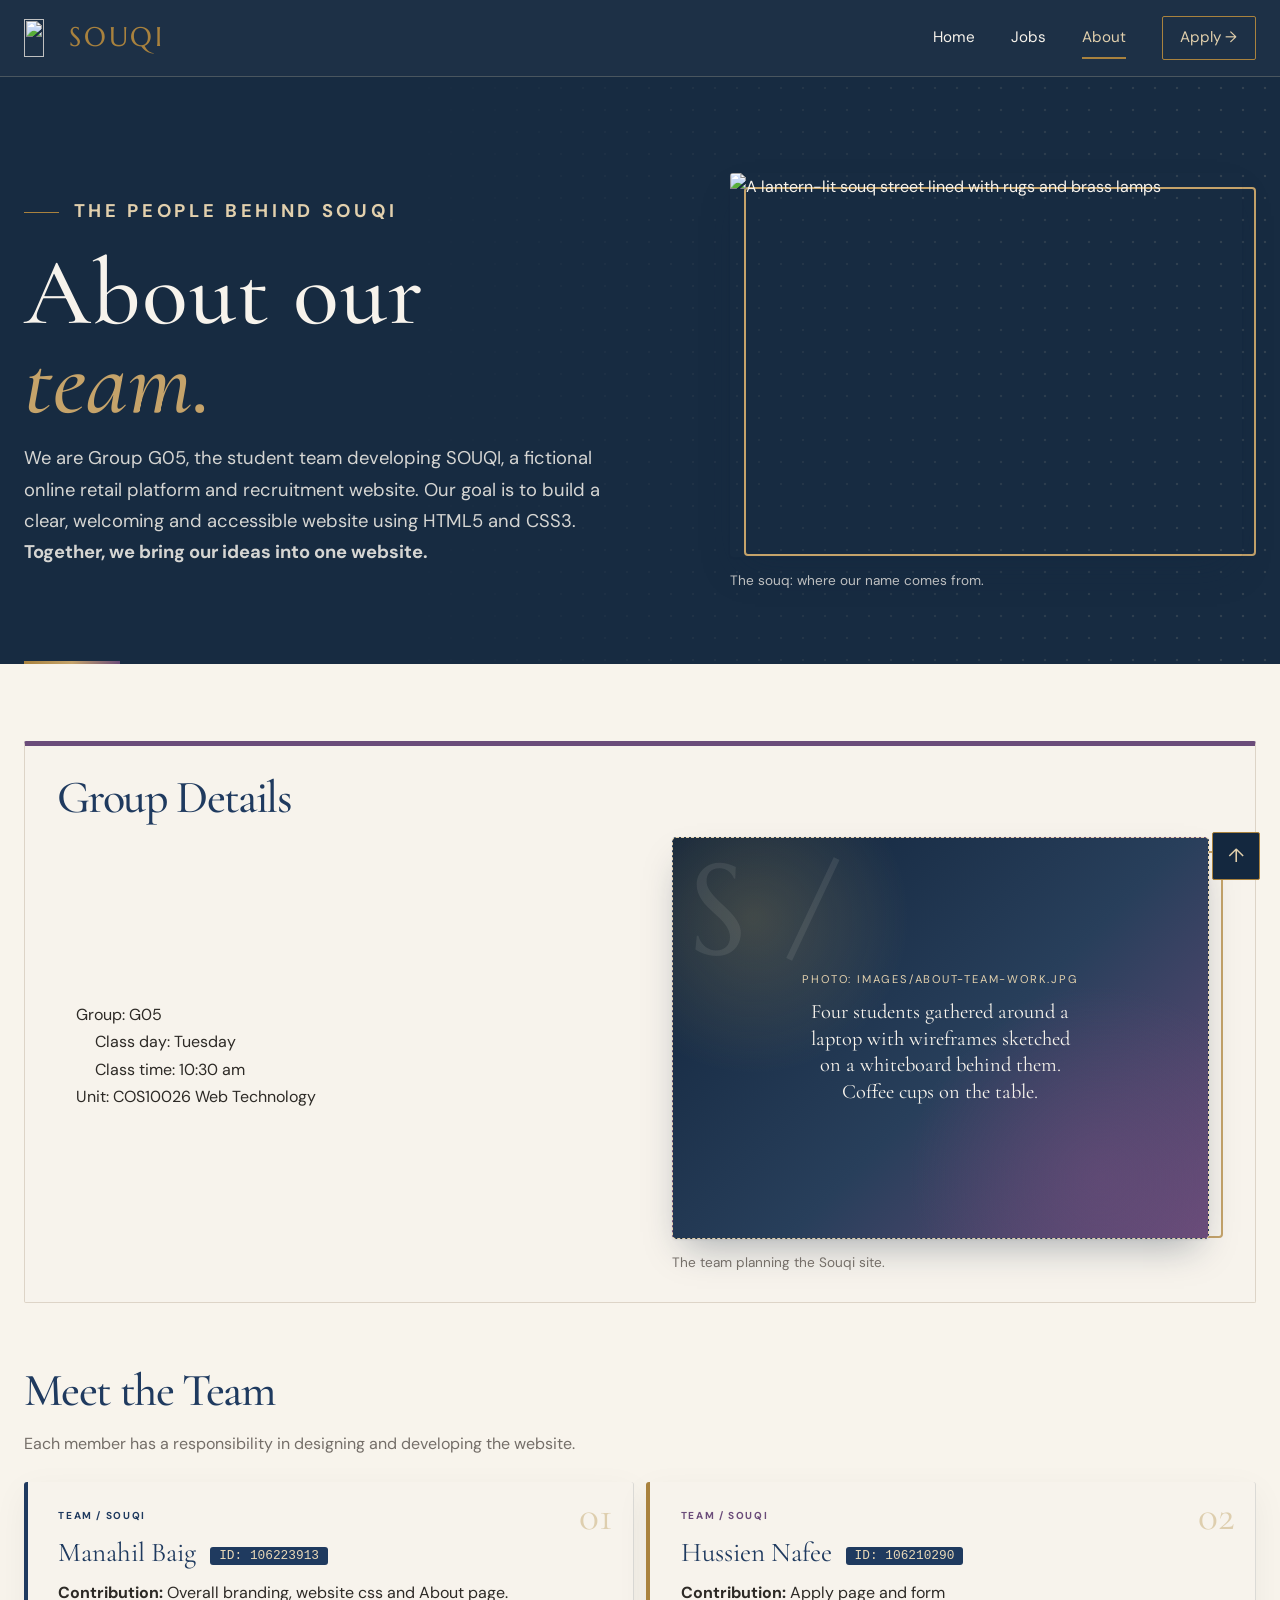
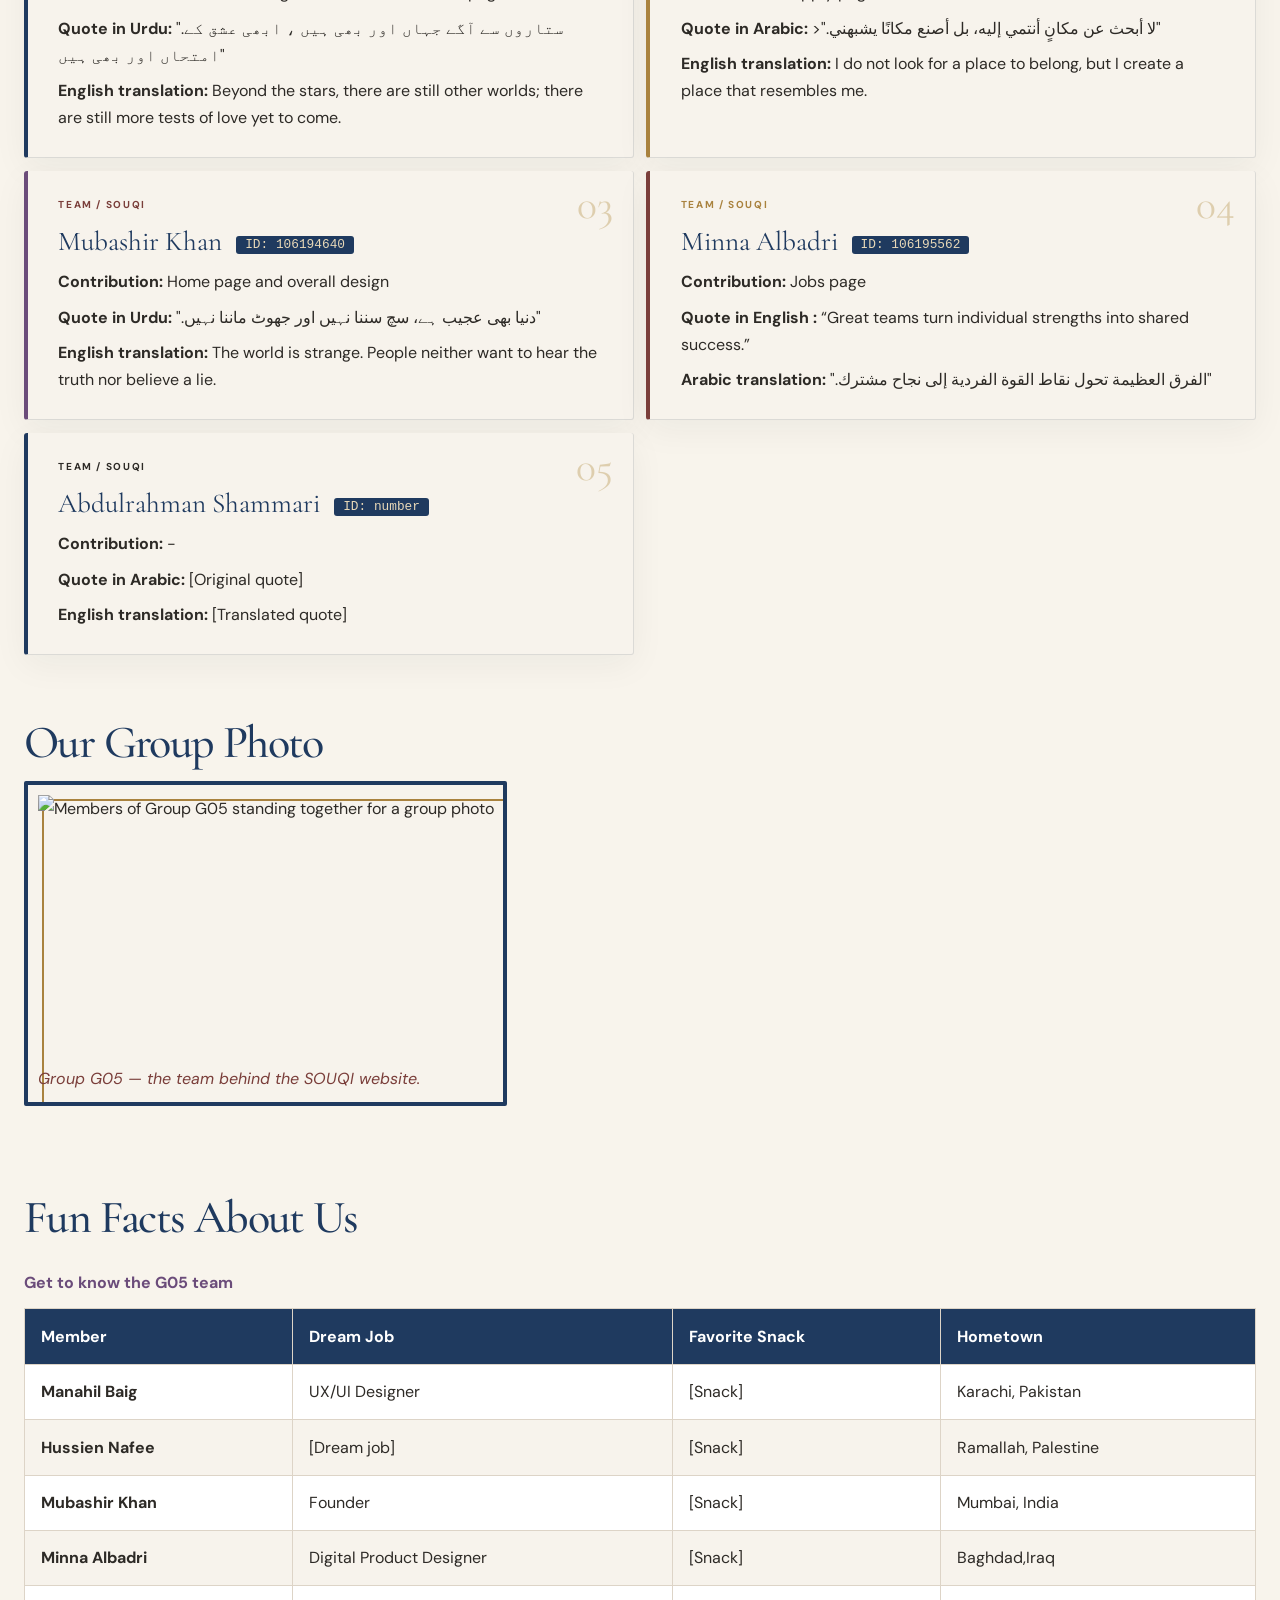
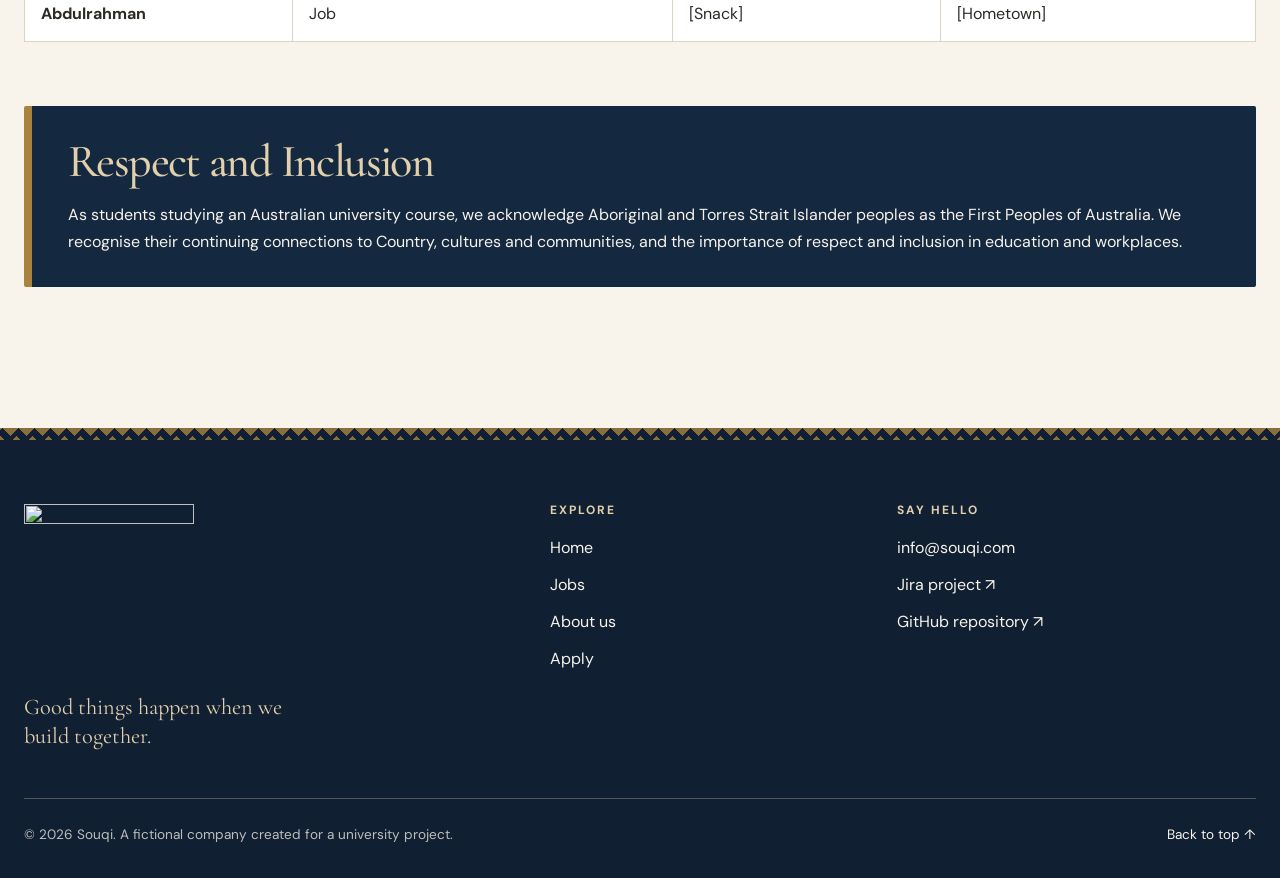
==== about.html @ c674ae0a "changes" ====
<!DOCTYPE html>
<html lang="en">
<head>
    <meta charset="utf-8">
    <meta name="viewport" content="width=device-width, initial-scale=1.0">
    <meta name="description" content="Meet the G05 student team behind the SOUQI recruitment website.">
    <meta name="author" content="G05">
    <title>About Us | SOUQI</title>
  <link rel="icon" type="image/png" href="images/favicon.png">
    <link rel="preconnect" href="https://fonts.googleapis.com">
  <link rel="preconnect" href="https://fonts.gstatic.com" crossorigin>
  <link href="https://fonts.googleapis.com/css2?family=Cormorant+Garamond:ital,wght@0,500;0,600;1,500&family=DM+Sans:wght@400;500;700&family=Marcellus&display=swap" rel="stylesheet">
  <link rel="stylesheet" href="styles.css">

    <!-- Embedded CSS example required by the assignment. -->
    <style>
        #about-heading {
            letter-spacing: 1px;
        }
    </style>
</head>
<body id="top">
      <a class="skip-link" href="#main">Skip to main content</a>

  <header class="site-header">
    <div class="progress" aria-hidden="true"><span class="progress__bar"></span></div>
    <div class="wrap header-inner">
      <a class="brand" href="index.html" aria-label="Souqi, home">
        <img class="brand-mark" src="images/logo-mark.png" width="34" height="38" alt="">
        <span class="brand-name">SOUQI</span>
      </a>
      <nav class="site-nav" aria-label="Main navigation">
        <a href="index.html">Home</a>
        <a href="jobs.html">Jobs</a>
        <a href="about.html" aria-current="page">About</a>
        <a class="nav-cta" href="apply.html">Apply <span aria-hidden="true">&rarr;</span></a>
      </nav>
    </div>
  </header>

    <main id="main">
    <section class="page-hero" aria-labelledby="about-heading">
      <div class="wrap page-hero__split">
        <div class="page-hero__text">
        <p class="kicker hero-in d1">The people behind Souqi</p>
        <h1 id="about-heading" class="hero-in d2">About our <em>team.</em></h1>
        <p class="jobs-intro hero-in d3">We are Group G05, the student team developing SOUQI, a fictional online retail platform and recruitment website. Our goal is to build a clear, welcoming and accessible website using HTML5 and CSS3.</p>
        <!-- Inline CSS example required by the assignment. -->
        <p class="jobs-intro hero-in d4" style="font-weight: bold;">Together, we bring our ideas into one website.</p>
        </div>
        <figure class="photo-slot photo-slot--landscape photo-slot--framed">
          <div class="photo-slot__media"><img src="images/souq-market-hero.png" alt="A lantern-lit souq street lined with rugs and brass lamps" width="692" height="401"></div>
          <figcaption>The souq: where our name comes from.</figcaption>
        </figure>
      </div>
    </section>
    <div class="about-body">
      <div class="wrap">
        <section class="about-sec group-details" data-reveal>
            <h2>Group Details</h2>
            <ul>
                <li>Group: G05
                    <ul>
                        <li>Class day: Tuesday </li>
                        <li>Class time: 10:30 am</li>
                    </ul>
                </li>
                <li>Unit: COS10026 Web Technology</li>
            </ul>
            <figure class="photo-slot photo-slot--landscape photo-slot--framed">
          <!-- PHOTO SLOT. To use a real photo, replace the placeholder div below with:
               <img src="images/about-team-work.jpg" alt="Four students working together on a website design" width="800" height="600"> -->
          <div class="photo-slot__media"><div class="photo-slot__frame"><span class="photo-slot__tag">Photo: images/about-team-work.jpg</span><p>Four students gathered around a laptop with wireframes sketched on a whiteboard behind them. Coffee cups on the table.</p></div></div>
          <figcaption>The team planning the Souqi site.</figcaption>
        </figure>
        </section>
        <section class="about-sec team-section">
            <h2>Meet the Team</h2>
            <p>Each member has a responsibility in designing and developing the website.</p>
            <dl class="team-list">
                <div class="member" data-reveal><dt>Manahil Baig <span class="student-id">ID: 106223913</span></dt>
                <dd><strong>Contribution:</strong> Overall branding, website css and About page.</dd>
                <dd><strong>Quote in Urdu:</strong> ".ستاروں سے آگے جہاں اور بھی ہیں ، ابھی عشق کے امتحاں اور بھی ہیں"</dd>
                <dd><strong>English translation:</strong> Beyond the stars, there are still other worlds; there are still more tests of love yet to come. </dd></div>
                <div class="member" data-reveal><dt>Hussien Nafee <span class="student-id">ID: 106210290</span></dt>
                <dd><strong>Contribution:</strong> Apply page and form</dd>
                <dd><strong>Quote in Arabic:</strong> >".لا أبحث عن مكانٍ أنتمي إليه، بل أصنع مكانًا يشبهني"</dd>
                <dd><strong>English translation:</strong> I do not look for a place to belong, but I create a place that resembles me.</dd></div>
                <div class="member" data-reveal><dt>Mubashir Khan <span class="student-id">ID: 106194640</span></dt>
                <dd><strong>Contribution:</strong> Home page and overall design</dd>
                <dd><strong>Quote in Urdu:</strong> ".دنیا بھی عجیب ہے، سچ سننا نہیں اور جھوٹ ماننا نہیں"</dd>
                <dd><strong>English translation:</strong> The world is strange. People neither want to hear the truth nor believe a lie.</dd></div>
                <div class="member" data-reveal><dt>Minna Albadri <span class="student-id">ID: 106195562</span></dt>
                <dd><strong>Contribution:</strong> Jobs page</dd>
                <dd><strong>Quote in English :</strong> “Great teams turn individual strengths into shared success.” </dd>
                <dd><strong>Arabic translation:</strong> ".الفرق العظيمة تحول نقاط القوة الفردية إلى نجاح مشترك"</dd></div>
                <div class="member" data-reveal><dt>Abdulrahman Shammari <span class="student-id">ID: number </span></dt>
                <dd><strong>Contribution:</strong> - </dd>
                <dd><strong>Quote in Arabic:</strong> [Original quote]</dd>
                <dd><strong>English translation:</strong> [Translated quote]</dd></div>
                </dl>
        </section>
        <section class="about-sec photo-section" data-reveal>
            <h2>Our Group Photo</h2>
            <figure class="photo-frame">
                <!-- Replace this path with your actual group photo, saved under 300 KB. -->
                <img src="images/group-photo.jpg" alt="Members of Group G05 standing together for a group photo" width="700" height="400">
                <figcaption>Group G05 — the team behind the SOUQI website.</figcaption>
            </figure>
        </section>
        <section class="about-sec facts-section" data-reveal>
            <h2>Fun Facts About Us</h2>
            <div class="table-wrap">
                <table>
                    <caption>Get to know the G05 team</caption>
                    <thead>
                        <tr>
                            <th scope="col">Member</th>
                            <th scope="col">Dream Job</th>
                            <th scope="col">Favorite Snack</th>
                            <th scope="col">Hometown</th>
                        </tr>
                    </thead>
                    <tbody>
                        <tr><th scope="row">Manahil Baig </th><td>UX/UI Designer</td><td>[Snack]</td><td>Karachi, Pakistan</td></tr>
                        <tr><th scope="row">Hussien Nafee</th><td>[Dream job]</td><td>[Snack]</td><td>Ramallah, Palestine</td></tr>
                        <tr><th scope="row">Mubashir Khan</th><td>Founder</td><td>[Snack]</td><td>Mumbai, India</td></tr>
                        <tr><th scope="row">Minna Albadri</th><td>Digital Product Designer</td><td>[Snack]</td><td>Baghdad,Iraq</td></tr>
                        <tr><th scope="row">Abdulrahman</th><td>Job</td><td>[Snack]</td><td>[Hometown]</td></tr>
                    </tbody>
                </table>
            </div>
        </section>
        <section class="about-sec acknowledgement" data-reveal>
            <h2>Respect and Inclusion</h2>
            <p>As students studying an Australian university course, we acknowledge Aboriginal and Torres Strait Islander peoples as the First Peoples of Australia. We recognise their continuing connections to Country, cultures and communities, and the importance of respect and inclusion in education and workplaces.</p>
        </section>
      </div>
    </div>
  </main>

      <footer class="site-footer">
    <div class="pattern-band" aria-hidden="true"></div>
    <div class="wrap footer-grid">
      <div class="footer-brand">
        <a class="brand brand--light" href="index.html" aria-label="Souqi, home"><img class="footer-logo" src="images/logo.png" width="170" height="168" alt=""></a>
        <p>Good things happen when we build together.</p>
      </div>
      <nav class="footer-col" aria-label="Footer navigation">
        <h2>Explore</h2>
        <a href="index.html">Home</a>
        <a href="jobs.html">Jobs</a>
        <a href="about.html">About us</a>
        <a href="apply.html">Apply</a>
      </nav>
      <div class="footer-col">
        <h2>Say hello</h2>
        <a href="mailto:info@souqi.com">info@souqi.com</a>
        <!-- Replace these two links with your team's own Jira project and GitHub repository. -->
        <a href="https://YOUR-SITE.atlassian.net/jira/software/projects/SOUQI/boards" target="_blank" rel="noopener noreferrer">Jira project <span aria-hidden="true">&nearr;</span><span class="visually-hidden"> (opens in a new tab)</span></a>
        <a href="https://github.com/mubashirkhan2007/Web-tech-project-Souqi-" target="_blank" rel="noopener noreferrer">GitHub repository <span aria-hidden="true">&nearr;</span><span class="visually-hidden"> (opens in a new tab)</span></a>
      </div>
    </div>
    <div class="wrap footer-bottom">
      <p>&copy; 2026 Souqi. A fictional company created for a university project.</p>
      <a href="#main">Back to top <span aria-hidden="true">&uarr;</span></a>
    </div>
  </footer>

  <a class="to-top" href="#top" aria-label="Back to top"><span aria-hidden="true">&uarr;</span></a></body>
</html>
---- styles.css ----
/* ==========================================================================
   SOUQI Careers: styles.css
   Palette: navy #1F3A5F, gold #B08A3C, plum #6B4C7A, maroon #7A3E3A, ivory #F7F3EC
   Type: Cormorant Garamond (headlines), DM Sans (interface and body), Marcellus (wordmark)
   ========================================================================== */

:root {
  --navy: #1F3A5F;
  --gold: #B08A3C;
  --plum: #6B4C7A;
  --maroon: #7A3E3A;
  --ivory: #F7F3EC;
  --text: #2D2A26;
  --muted: #746E68;
  --border: #DDD4C7;
  --white: #FFFFFF;
  --gold-soft: #E9D9B8;
  --ivory-deep: #EBDFCB;
  --sand: #EFE3CD;
  --navy-deep: #14283F;

  --serif: 'Cormorant Garamond', Georgia, 'Times New Roman', serif;
  --sans: 'DM Sans', 'Segoe UI', Arial, sans-serif;
  --brand: 'Marcellus', 'Cormorant Garamond', Georgia, serif;

  --radius: 2px;
  --wrap: 1200px;
}

*, *::before, *::after { box-sizing: border-box; }
html { scroll-behavior: smooth; scroll-padding-top: 72px; }
body {
  margin: 0;
  background: var(--sand);
  color: var(--text);
  font-family: var(--sans);
  font-size: 1rem;
  line-height: 1.7;
  -webkit-font-smoothing: antialiased;
}
img { display: block; max-width: 100%; height: auto; }
h1, h2, h3, p, ul, ol, dl, dd, figure { margin: 0; }
ul, ol { padding: 0; list-style: none; }
a { color: inherit; }

.wrap { width: min(var(--wrap), 100% - 3rem); margin-inline: auto; }
.visually-hidden {
  position: absolute; width: 1px; height: 1px; margin: -1px; padding: 0;
  overflow: hidden; clip: rect(0 0 0 0); white-space: nowrap; border: 0;
}

/* Keyboard focus: visible on every interactive element */
:focus-visible { outline: 3px solid var(--gold); outline-offset: 3px; }
.values :focus-visible, .site-footer :focus-visible { outline-color: var(--gold-soft); }

.skip-link {
  position: absolute; left: 1rem; top: -4rem; z-index: 100;
  background: var(--navy); color: var(--ivory); padding: .7rem 1rem; border-radius: var(--radius);
}
.skip-link:focus { top: 1rem; }

/* Shared type ---------------------------------------------------------- */
h1, h2, h3 { font-family: var(--serif); font-weight: 500; line-height: 1.02; letter-spacing: -.01em; color: var(--navy); }
h1 em, h2 em { font-style: italic; color: var(--plum); }
.kicker {
  font-size: .78rem; font-weight: 700; letter-spacing: .16em; text-transform: uppercase;
  color: var(--maroon); display: flex; align-items: center; gap: .9rem;
}
.kicker::before { content: ""; width: 2.2rem; height: 1px; background: var(--gold); }

.btn {
  display: inline-flex; align-items: center; gap: .7rem;
  background: var(--navy); color: var(--ivory); text-decoration: none;
  font-weight: 500; font-size: .95rem; padding: .95rem 1.5rem;
  border: 1px solid var(--navy); border-radius: var(--radius);
  transition: background-color .2s, border-color .2s, color .2s;
}
.btn span { transition: transform .2s; }
.btn:hover { background: var(--maroon); border-color: var(--maroon); }
.btn:hover span { transform: translateX(4px); }

.text-link {
  color: var(--navy); font-weight: 500; text-decoration: none;
  background: linear-gradient(var(--gold), var(--gold)) left bottom / 100% 1px no-repeat;
  padding-bottom: .2rem; transition: background-size .2s, color .2s;
}
.text-link:hover { background-size: 100% 3px; color: var(--maroon); }

/* Textile-inspired border band (sadu-style zig-zag), kept thin and quiet */
.pattern-band {
  height: 12px;
  background:
    linear-gradient(135deg, var(--gold) 25%, transparent 25%) -6px 0 / 12px 12px,
    linear-gradient(225deg, var(--gold) 25%, transparent 25%) -6px 0 / 12px 12px,
    linear-gradient(315deg, var(--gold) 25%, transparent 25%) 0 0 / 12px 12px,
    linear-gradient(45deg, var(--gold) 25%, transparent 25%) 0 0 / 12px 12px;
  opacity: .75;
}

/* Header --------------------------------------------------------------- */
.site-header { position: sticky; top: 0; z-index: 50; background: var(--navy-deep); border-bottom: 1px solid rgba(233, 217, 184, .22); }
.header-inner { display: flex; align-items: center; justify-content: space-between; gap: 2rem; min-height: 76px; }
.brand { display: inline-flex; align-items: center; gap: .7rem; text-decoration: none; color: var(--gold); }
.brand-arch { flex-shrink: 0; }
.brand-name { font-family: var(--brand); font-size: 1.7rem; line-height: 1; letter-spacing: .1em; }
.brand--light { color: var(--gold); }
.site-nav { display: flex; align-items: center; gap: 2.25rem; font-size: .95rem; }
.site-nav a { text-decoration: none; color: var(--ivory); padding: .35rem 0; border-bottom: 1px solid transparent; transition: border-color .2s, color .2s; }
.site-nav a:hover { color: var(--gold-soft); border-bottom-color: var(--gold); }
.site-nav a[aria-current="page"] { border-bottom-color: var(--gold); }
.site-nav .nav-cta { border: 1px solid var(--gold); padding: .5rem 1.1rem; border-radius: var(--radius); color: var(--gold-soft); }
.site-nav .nav-cta:hover { background: var(--gold); color: var(--navy-deep); border-bottom-color: var(--gold); }
.site-header :focus-visible { outline-color: var(--gold-soft); }

/* 1. Hero -------------------------------------------------------------- */
.hero { background: var(--navy-deep); color: var(--ivory); }
.hero-stage { position: relative; min-height: clamp(560px, 46vw, 680px); display: flex; align-items: center; overflow: hidden; }
.hero-photo-wrap {
  position: absolute; top: -10px; right: 0; width: 72%; height: calc(100% + 10px); overflow: hidden;
  -webkit-mask-image: linear-gradient(to right, transparent 0%, rgba(0,0,0,.55) 22%, #000 48%);
          mask-image: linear-gradient(to right, transparent 0%, rgba(0,0,0,.55) 22%, #000 48%);
}
.hero-photo { width: 100%; height: 100%; object-fit: cover; object-position: 55% 50%; transform: scale(1.06); }
.hero-stage::after { /* soft navy shade at the base so the location label reads */
  content: ""; position: absolute; inset: auto 0 0 0; height: 22%; pointer-events: none;
  background: linear-gradient(to top, rgba(20, 40, 63, .75), transparent);
}
.hero-lattice { position: absolute; left: 0; bottom: 3.5rem; width: 150px; height: 100px; opacity: .8; z-index: 1; }
.hero .wrap { position: relative; z-index: 2; width: min(var(--wrap), 100% - 3rem); }
.hero-copy { padding: 4rem 0; max-width: 40rem; }
.hero .kicker { color: var(--gold-soft); letter-spacing: .18em; }
.hero .kicker::before { display: none; }
.hero h1 { color: var(--ivory); font-size: clamp(3.4rem, 6.8vw, 6.4rem); line-height: .96; margin: 1.5rem 0 1.5rem; text-shadow: 0 2px 24px rgba(20, 40, 63, .55); }
.hero h1 em { color: var(--gold-soft); }
.hero-sub { font-family: var(--serif); font-size: clamp(1.4rem, 2.1vw, 1.8rem); line-height: 1.3; color: var(--ivory); margin-bottom: 2.25rem; text-shadow: 0 1px 14px rgba(20, 40, 63, .6); }
.hero-actions { display: flex; align-items: center; flex-wrap: wrap; gap: 1.25rem 2.25rem; }
.hero :focus-visible { outline-color: var(--gold-soft); }
.hero-place { position: absolute; left: max(1.5rem, calc((100% - var(--wrap)) / 2)); bottom: 1.5rem; z-index: 2; display: flex; align-items: center; gap: .6rem; font-size: .85rem; color: var(--ivory); }
.hero-place svg { color: var(--gold); }

.hero-facts-band { border-top: 1px solid rgba(233, 217, 184, .25); }
.hero-facts { display: grid; grid-template-columns: repeat(4, 1fr); }
.hero-facts div { padding: 1.4rem 1.5rem; border-left: 1px solid rgba(233, 217, 184, .25); }
.hero-facts div:first-child { border-left: 0; padding-left: 0; }
.hero-facts dt { font-size: .75rem; letter-spacing: .12em; text-transform: uppercase; color: var(--gold-soft); font-weight: 500; }
.hero-facts dd { font-family: var(--serif); font-size: 1.6rem; color: var(--ivory); line-height: 1.2; margin-top: .15rem; }

.btn--gold { background: var(--gold); border-color: var(--gold); color: var(--navy-deep); font-weight: 700; }
.btn--gold:hover { background: var(--gold-soft); border-color: var(--gold-soft); color: var(--navy-deep); }
.text-link--light { color: var(--ivory); }
.text-link--light:hover { color: var(--gold-soft); }

/* 2. About ------------------------------------------------------------- */
.about { padding: clamp(4.5rem, 10vw, 9rem) 0; background: var(--sand); }
.about-grid { display: grid; grid-template-columns: minmax(0, 4fr) minmax(0, 7fr); gap: clamp(2rem, 7vw, 7rem); align-items: start; }
.about-photo { margin-top: 4.5rem; }
.about-img { overflow: hidden; border-radius: var(--radius); }
.about-photo img { width: 100%; aspect-ratio: 3 / 4; object-fit: cover; object-position: 6% 50%; border-radius: var(--radius); }
.about-photo figcaption { font-size: .85rem; color: var(--muted); margin-top: .8rem; padding-left: 1rem; border-left: 2px solid var(--gold); line-height: 1.5; }
.about-copy .kicker { margin-bottom: 1.5rem; }
.about h2 { font-size: clamp(2.8rem, 5.4vw, 5rem); max-width: 14ch; margin-bottom: 2.25rem; }
.about .lead { font-family: var(--serif); font-size: clamp(1.5rem, 2.4vw, 2rem); line-height: 1.3; color: var(--navy); max-width: 30ch; margin-bottom: 2.25rem; }
.about-cols { columns: 2; column-gap: 3rem; color: var(--muted); max-width: 46rem; margin-bottom: 2rem; padding-top: 1.75rem; border-top: 1px solid var(--border); }
.about-cols p { break-inside: avoid; margin-bottom: 1rem; }

/* 3. Values ------------------------------------------------------------ */
.values { background: var(--maroon); color: var(--ivory); }
.values .wrap { padding: clamp(4rem, 8vw, 7rem) 0; }
.values-head { display: grid; grid-template-columns: minmax(0, 7fr) minmax(0, 4fr); gap: 3rem; align-items: end; margin-bottom: clamp(2.5rem, 5vw, 4rem); }
.values h2 { color: var(--ivory); font-size: clamp(2.8rem, 6vw, 5.4rem); }
.values h2 em { color: var(--gold-soft); }
.values-head p { color: rgba(247, 243, 236, .78); max-width: 30rem; }
.values-tabs { display: grid; grid-template-columns: minmax(0, 5fr) minmax(0, 6fr); gap: clamp(2rem, 6vw, 6rem); border-top: 1px solid rgba(233, 217, 184, .4); padding-top: 2rem; align-items: start; }
.vtab-list { display: flex; flex-direction: column; }
.vtab {
  display: grid; grid-template-columns: 3.5rem 1fr; align-items: baseline; text-align: left;
  background: none; border: 0; border-bottom: 1px solid rgba(233, 217, 184, .3); color: rgba(247, 243, 236, .6);
  padding: 1.25rem 0; font: inherit; cursor: pointer; position: relative; transition: color .25s, padding-left .25s;
}
.vtab::after { content: ""; position: absolute; left: 0; bottom: -1px; height: 2px; width: 100%; background: var(--gold-soft); transform: scaleX(0); transform-origin: left; transition: transform .45s cubic-bezier(.2,.7,.2,1); }
.vtab:hover { color: var(--ivory); }
.v-num { font-family: var(--serif); font-style: italic; font-size: 1.5rem; color: var(--gold-soft); }
.vtab-title { font-family: var(--serif); font-size: clamp(2rem, 3.6vw, 3.1rem); line-height: 1.05; }
.vpanels { position: relative; min-height: 14rem; }
.vpanel-statement { font-family: var(--serif); font-size: clamp(1.6rem, 2.6vw, 2.2rem); line-height: 1.25; color: var(--ivory); max-width: 26ch; }
.vpanel-example { margin-top: 1.75rem; padding-top: 1.25rem; border-top: 1px solid rgba(233, 217, 184, .4); color: rgba(247, 243, 236, .85); max-width: 32rem; }
.vpanel-example b { display: block; font-size: .75rem; letter-spacing: .14em; text-transform: uppercase; color: var(--gold-soft); margin-bottom: .35rem; }

/* 4. Teams ------------------------------------------------------------- */
.teams { background: var(--ivory); padding: clamp(4rem, 8vw, 7rem) 0 clamp(3rem, 6vw, 5rem); }
.teams-head { display: grid; grid-template-columns: minmax(0, 5fr) minmax(0, 4fr); gap: 3rem; align-items: end; margin-bottom: 3rem; }
.teams h2 { font-size: clamp(2.4rem, 4.6vw, 4.2rem); }
.teams-head p { color: var(--muted); }
.teams-row { display: grid; grid-template-columns: 1.35fr 1fr 1fr; }
.team { padding: 1.75rem 2rem 1.5rem 0; border-top: 5px solid var(--navy); position: relative; }
.team + .team { padding-left: 2rem; border-left: 1px solid var(--border); }
.team--navy { border-top-color: var(--navy); }
.team--plum { border-top-color: var(--plum); }
.team--maroon { border-top-color: var(--maroon); }
.team h3 { font-size: 2rem; margin-bottom: .75rem; }
.team p { color: var(--muted); max-width: 22rem; margin-bottom: 1.5rem; }
.team a { font-weight: 700; font-size: .9rem; text-decoration: none; color: var(--navy); border-bottom: 1px solid var(--gold); padding-bottom: .15rem; }
.team a:hover { color: var(--maroon); border-bottom-width: 3px; }

/* 5. Jobs -------------------------------------------------------------- */
.jobs { background: var(--sand); padding: clamp(3rem, 6vw, 5rem) 0 clamp(4rem, 8vw, 7rem); }
.jobs-grid { display: grid; grid-template-columns: minmax(0, 3.6fr) minmax(0, 8fr); gap: clamp(2rem, 6vw, 6rem); align-items: start; }
.jobs-side { position: sticky; top: 110px; }
.jobs-side .kicker { margin-bottom: 1.25rem; }
.jobs h2 { font-size: clamp(2.4rem, 4vw, 3.6rem); margin-bottom: 1.25rem; }
.jobs-side > p { color: var(--muted); }
.job-search { margin-top: 2rem; }
.job-search label { display: block; font-size: .82rem; font-weight: 700; margin-bottom: .4rem; color: var(--navy); }
.job-search input {
  width: 100%; font: inherit; padding: .8rem .9rem; background: var(--white); color: var(--text);
  border: 1px solid var(--border); border-radius: var(--radius);
}
.job-search input:hover { border-color: var(--gold); }
.job-search input:focus-visible { outline: 3px solid var(--gold); outline-offset: 2px; border-color: var(--navy); }
.filter-status { font-size: .85rem; color: var(--maroon); min-height: 1.5rem; margin-top: .6rem; }

.job-list { border-top: 2px solid var(--navy); }
.job {
  display: grid; grid-template-columns: 5.5rem minmax(0, 1fr) auto; gap: 1.5rem 2rem; align-items: start;
  padding: 2rem 1rem 2rem 1rem; border-bottom: 1px solid var(--border);
  position: relative; transition: background-color .2s, box-shadow .2s;
}
.job[hidden] { display: none; }
.job:hover, .job:focus-within { background: rgba(247, 243, 236, .7); box-shadow: inset 3px 0 0 var(--gold); }
.job-ref { font-size: .8rem; font-weight: 700; letter-spacing: .1em; color: var(--maroon); padding-top: .55rem; }
.job h3 { font-size: clamp(1.7rem, 2.6vw, 2.2rem); margin-bottom: .5rem; }
.job-main p { color: var(--muted); max-width: 36rem; }
.job-tags { display: flex; flex-wrap: wrap; gap: .4rem 1.1rem; margin-top: 1rem; font-size: .82rem; color: var(--text); }
.job-tags li { position: relative; }
.job-tags li + li::before { content: ""; position: absolute; left: -.65rem; top: .6em; width: 3px; height: 3px; border-radius: 50%; background: var(--gold); }
.job-side { text-align: right; display: flex; flex-direction: column; align-items: flex-end; gap: 1rem; min-width: 11rem; }
.job-pay { font-family: var(--serif); font-size: 1.35rem; color: var(--navy); line-height: 1.15; padding-top: .3rem; }
.job-pay small { display: block; font-family: var(--sans); font-size: .75rem; color: var(--muted); letter-spacing: .04em; }
.job-side a { font-size: .9rem; font-weight: 700; text-decoration: none; color: var(--navy); border-bottom: 1px solid var(--gold); padding-bottom: .1rem; }
.job-side a:hover { color: var(--maroon); border-bottom-width: 3px; }

/* 6. Snapshot table ---------------------------------------------------- */

/* 7. Acknowledgement --------------------------------------------------- */
.ack { background: var(--sand); padding: clamp(4rem, 8vw, 6.5rem) 0; }
.ack-grid { display: grid; grid-template-columns: minmax(0, 4fr) minmax(0, 7fr); gap: clamp(2rem, 6vw, 6rem); align-items: start; padding-top: 2.5rem; border-top: 1px solid var(--gold); }
.ack .kicker { margin-bottom: 1rem; }
.ack h2 { font-size: clamp(2rem, 3.2vw, 2.8rem); }
.ack-text p:first-child { font-family: var(--serif); font-size: clamp(1.3rem, 2vw, 1.6rem); line-height: 1.4; color: var(--navy); }
.ack-why { margin-top: 1.5rem; color: var(--muted); padding-left: 1rem; border-left: 2px solid var(--gold); }

/* Footer --------------------------------------------------------------- */
.site-footer { background: var(--navy-deep); color: var(--ivory); }
.footer-grid { display: grid; grid-template-columns: 1.6fr 1fr 1.2fr; gap: 3rem; padding: 4rem 0 3rem; }
.footer-brand .brand-name { font-size: 2.1rem; }
.footer-brand p { font-family: var(--serif); font-size: 1.4rem; line-height: 1.3; color: var(--gold-soft); margin-top: 1.25rem; max-width: 18rem; }
.footer-col { display: flex; flex-direction: column; gap: .55rem; align-items: flex-start; }
.footer-col h2 { font-family: var(--sans); font-size: .75rem; font-weight: 700; letter-spacing: .16em; text-transform: uppercase; color: var(--gold-soft); margin-bottom: .6rem; }
.footer-col a { color: var(--ivory); text-decoration: none; border-bottom: 1px solid transparent; transition: border-color .2s; }
.footer-col a:hover { border-bottom-color: var(--gold); }
.footer-bottom { display: flex; justify-content: space-between; gap: 1rem; flex-wrap: wrap; padding: 1.5rem 0 2rem; border-top: 1px solid rgba(233, 217, 184, .3); font-size: .85rem; color: rgba(247, 243, 236, .75); }
.footer-bottom a { color: var(--ivory); text-decoration: none; }
.footer-bottom a:hover { text-decoration: underline; text-decoration-color: var(--gold); text-underline-offset: 4px; }

/* Tablet --------------------------------------------------------------- */
@media (max-width: 1000px) {
  .hero-photo-wrap { width: 85%; }
  .hero-facts { grid-template-columns: repeat(2, 1fr); }
  .hero-facts div:nth-child(3) { border-left: 0; padding-left: 0; }
  .hero-facts div:nth-child(n+3) { border-top: 1px solid rgba(233, 217, 184, .25); }
  .about-grid, .jobs-grid, .ack-grid { grid-template-columns: 1fr; }
  .about-photo { margin-top: 0; max-width: 360px; order: 2; }
  .about-copy { order: 1; }
  .jobs-side { position: static; }
  .values-head, .teams-head { grid-template-columns: 1fr; gap: 1.25rem; }
  .values-tabs { grid-template-columns: 1fr; gap: 2rem; }
  .teams-row { grid-template-columns: 1fr; }
  .team, .team + .team { padding: 1.5rem 0 1.5rem; border-left: 0; }
  .team + .team { margin-top: 1rem; }
  .footer-grid { grid-template-columns: 1fr 1fr; }
  .footer-brand { grid-column: 1 / -1; }
}

/* Mobile --------------------------------------------------------------- */
@media (max-width: 640px) {
  .wrap { width: min(var(--wrap), 100% - 2rem); }
  .header-inner { flex-direction: column; align-items: flex-start; gap: .5rem; padding: .75rem 0; }
  .site-nav { gap: 1.1rem; font-size: .88rem; flex-wrap: wrap; }
  html { scroll-padding-top: 110px; }
  .hero-stage { display: block; min-height: 0; }
  .hero-photo-wrap { position: relative; top: 0; width: 100%; height: 280px; -webkit-mask-image: linear-gradient(to bottom, #000 55%, transparent); mask-image: linear-gradient(to bottom, #000 55%, transparent); }
  .hero-stage::after, .hero-place { display: none; }
  .hero-lattice { display: none; }
  .hero-copy { padding: 0 0 2.5rem; margin-top: -2.5rem; }
  .hero-lattice { display: none; }
  .hero-facts dd { font-size: 1.3rem; }
  .hero-facts div { padding: 1rem; }
  .about-cols { columns: 1; }
  .vtab { grid-template-columns: 2.6rem 1fr; }
  .job { grid-template-columns: 1fr; padding-right: 0; }
  .job-ref { padding-top: 0; }
  .job-side { text-align: left; align-items: flex-start; flex-direction: row; justify-content: space-between; align-items: baseline; flex-wrap: wrap; width: 100%; }
  .footer-grid { grid-template-columns: 1fr; gap: 2rem; }
}

@media (prefers-reduced-motion: reduce) {
  html { scroll-behavior: auto; }
  *, *::before, *::after { transition: none !important; }
}



/* ==========================================================================
   Motion and interaction: pure HTML and CSS, no JavaScript
   ========================================================================== */

/* Hero entrance (plays once on load) and a slow, endless "breathing" zoom on the photo */
@media (prefers-reduced-motion: no-preference) {
  .hero h1 .line > span { transform: translateY(110%); animation: line-up 1s cubic-bezier(.2,.75,.2,1) forwards; }
  .hero h1 .line:nth-child(1) > span { animation-delay: .25s; }
  .hero h1 .line:nth-child(2) > span { animation-delay: .4s; }
  .hero h1 .line:nth-child(3) > span { animation-delay: .55s; }
  .hero-in { opacity: 0; transform: translateY(18px); animation: fade-up .9s cubic-bezier(.2,.7,.2,1) forwards; animation-delay: var(--d, 0s); }
  .hero-photo-wrap { animation: photo-in 2.2s cubic-bezier(.2,.7,.2,1) both; }
  .hero-photo { animation: breathe 26s ease-in-out 2s infinite alternate; }
  .hero-facts-band { animation: fade-up .9s 1.1s cubic-bezier(.2,.7,.2,1) both; }
  .hero-place { animation: fade-up .9s 1.2s cubic-bezier(.2,.7,.2,1) both; }
}
.hero h1 .line { display: block; overflow: hidden; padding-bottom: .14em; margin-bottom: -.14em; }
.hero h1 .line > span { display: block; }
@keyframes line-up { to { transform: none; } }
@keyframes fade-up { from { opacity: 0; transform: translateY(18px); } to { opacity: 1; transform: none; } }
@keyframes photo-in { from { opacity: 0; transform: scale(1.1); } to { opacity: 1; transform: scale(1); } }
@keyframes breathe { from { transform: scale(1.06) translate3d(0, 0, 0); } to { transform: scale(1.16) translate3d(-2.5%, -1.5%, 0); } }

/* Count-up number: a registered CSS property animates from 0 to the real value */
@property --num { syntax: '<integer>'; initial-value: 0; inherits: false; }
.count { --num: var(--n, 0); counter-reset: num var(--num); }
.count::after { content: counter(num); content: counter(num) / ""; }
@media (prefers-reduced-motion: no-preference) {
  .count { animation: count-up 1.4s 1.1s cubic-bezier(.2,.7,.2,1) backwards; }
}
@keyframes count-up { from { --num: 0; } }

/* Ticker: endless scroll, pauses on hover or with the checkbox button */
.ticker { position: relative; background: var(--gold); color: var(--navy-deep); overflow: hidden; border-block: 1px solid rgba(20, 40, 63, .25); }
.ticker-track { display: flex; width: max-content; }
.ticker-list { display: flex; flex-shrink: 0; align-items: center; }
.ticker-list li { font-family: var(--serif); font-style: italic; font-weight: 600; font-size: clamp(1.3rem, 2vw, 1.7rem); padding: .85rem 0; white-space: nowrap; display: flex; align-items: center; }
.ticker-list li::after { content: ""; width: 7px; height: 7px; margin: 0 2rem; background: var(--navy-deep); transform: rotate(45deg); flex-shrink: 0; }
@media (prefers-reduced-motion: no-preference) {
  .ticker-track { animation: ticker 42s linear infinite; }
  .ticker:hover .ticker-track, .ticker:has(.ticker-check:checked) .ticker-track { animation-play-state: paused; }
}
@media (prefers-reduced-motion: reduce) {
  .ticker-track { width: auto; flex-wrap: wrap; justify-content: center; }
  .ticker-list[aria-hidden="true"], .ticker-toggle { display: none; }
}
@keyframes ticker { to { transform: translateX(-50%); } }
.ticker-check { position: absolute; opacity: 0; width: 1px; height: 1px; }
.ticker-toggle { position: absolute; right: .75rem; top: 50%; transform: translateY(-50%); width: 2.2rem; height: 2.2rem; display: grid; place-items: center; background: var(--navy-deep); border-radius: var(--radius); cursor: pointer; }
.ticker:has(.ticker-check:focus-visible) .ticker-toggle { outline: 3px solid var(--gold-soft); outline-offset: 2px; }
.ticker-toggle__icon { width: 10px; height: 12px; border-left: 3px solid var(--gold-soft); border-right: 3px solid var(--gold-soft); }
.ticker:has(.ticker-check:checked) .ticker-toggle__icon { width: 0; height: 0; border: 0; border-left: 10px solid var(--gold-soft); border-top: 6px solid transparent; border-bottom: 6px solid transparent; }

/* Scroll-driven effects (progressive: browsers without support simply show the finished state) */
.progress { position: absolute; left: 0; right: 0; bottom: -1px; height: 3px; pointer-events: none; }
.progress__bar { display: block; height: 100%; background: var(--gold); transform-origin: left; transform: scaleX(0); }
@supports (animation-timeline: scroll()) {
  @media (prefers-reduced-motion: no-preference) {
    .progress__bar { animation: grow linear both; animation-timeline: scroll(root); }
    .header-inner { animation: header-shrink linear both; animation-timeline: scroll(root); animation-range: 0 140px; }
    .site-header { animation: header-shadow linear both; animation-timeline: scroll(root); animation-range: 0 140px; }
    .to-top { animation: totop linear both; animation-timeline: scroll(root); animation-range: 500px 800px; }
    [data-reveal] { animation: reveal linear both; animation-timeline: view(); animation-range: entry 0% entry 38%; }
    [data-reveal="clip"] { animation-name: reveal-clip; }
    .about-img img { animation: drift linear both; animation-timeline: view(); animation-range: cover 0% cover 100%; }
  }
}
@keyframes grow { to { transform: scaleX(1); } }
@keyframes header-shrink { to { min-height: 62px; } }
@keyframes header-shadow { to { box-shadow: 0 10px 30px rgba(10, 22, 36, .35); } }
@keyframes totop { from { opacity: 0; visibility: hidden; transform: translateY(12px); } to { opacity: 1; visibility: visible; transform: none; } }
@keyframes reveal { from { opacity: 0; transform: translateY(30px); } to { opacity: 1; transform: none; } }
@keyframes reveal-clip { from { clip-path: inset(0 0 100% 0); } to { clip-path: inset(0 0 0 0); } }
@keyframes drift { from { transform: translateY(-5%) scale(1.12); } to { transform: translateY(5%) scale(1.12); } }
.about-img img { transform: scale(1.12); }

.to-top {
  position: fixed; right: 1.25rem; bottom: 1.25rem; z-index: 60; width: 3rem; height: 3rem; display: grid; place-items: center;
  background: var(--navy-deep); color: var(--gold-soft); border: 1px solid var(--gold); border-radius: var(--radius); text-decoration: none; font-size: 1.2rem;
  transition: background-color .2s, color .2s;
}
.to-top:hover { background: var(--gold); color: var(--navy-deep); }

/* Values: radio buttons switch the panel; arrow keys work natively */
.vgroup { border: 0; padding: 0; margin: 0; display: contents; min-inline-size: 0; }
.vradio { position: absolute; opacity: 0; width: 1px; height: 1px; }
.vpanel { display: none; }
.vgroup:has(#v1:checked) .vpanel:nth-child(1),
.vgroup:has(#v2:checked) .vpanel:nth-child(2),
.vgroup:has(#v3:checked) .vpanel:nth-child(3) { display: block; animation: panel-in .5s cubic-bezier(.2,.7,.2,1) both; }
.vgroup:has(#v1:checked) label[for="v1"],
.vgroup:has(#v2:checked) label[for="v2"],
.vgroup:has(#v3:checked) label[for="v3"] { color: var(--ivory); padding-left: .75rem; }
.vgroup:has(#v1:checked) label[for="v1"]::after,
.vgroup:has(#v2:checked) label[for="v2"]::after,
.vgroup:has(#v3:checked) label[for="v3"]::after { transform: scaleX(1); }
.vgroup:has(#v1:focus-visible) label[for="v1"],
.vgroup:has(#v2:focus-visible) label[for="v2"],
.vgroup:has(#v3:focus-visible) label[for="v3"] { outline: 3px solid var(--gold-soft); outline-offset: 2px; }
.vtab:hover { color: var(--ivory); }
@keyframes panel-in { from { opacity: 0; transform: translateY(14px); } to { opacity: 1; transform: none; } }
.values-tabs > .vgroup { display: contents; }

/* Teams: rule grows on hover */
.team::before { content: ""; position: absolute; left: 0; right: 0; top: -5px; height: 5px; background: var(--gold); transform: scaleX(0); transform-origin: left; transition: transform .4s cubic-bezier(.2,.7,.2,1); }
.team:hover::before, .team:focus-within::before { transform: scaleX(1); }
.team h3 { transition: color .25s; }
.team:hover h3 { color: var(--plum); }
.team a { display: inline-block; transition: transform .25s, color .2s; }
.team:hover a { transform: translateX(6px); }

/* Jobs: radio filter chips, expandable details, targeted highlight */
.jfilters { border: 0; padding: 0; margin: 0; position: absolute; width: 1px; height: 1px; overflow: hidden; clip: rect(0 0 0 0); }
.jradio { position: absolute; opacity: 0; }
.chips { display: flex; flex-wrap: wrap; gap: .5rem; margin-top: 1.5rem; }
.chip { font-size: .85rem; padding: .45rem .9rem; color: var(--navy); border: 1px solid var(--border); border-radius: var(--radius); cursor: pointer; transition: background-color .2s, color .2s, border-color .2s; }
.chip:hover { border-color: var(--gold); }
.jobs:has(#f-all:checked) label[for="f-all"],
.jobs:has(#f-engineering:checked) label[for="f-engineering"],
.jobs:has(#f-design:checked) label[for="f-design"],
.jobs:has(#f-product:checked) label[for="f-product"],
.jobs:has(#f-internship:checked) label[for="f-internship"] { background: var(--navy); border-color: var(--navy); color: var(--ivory); }
.jobs:has(#f-all:focus-visible) label[for="f-all"],
.jobs:has(#f-engineering:focus-visible) label[for="f-engineering"],
.jobs:has(#f-design:focus-visible) label[for="f-design"],
.jobs:has(#f-product:focus-visible) label[for="f-product"],
.jobs:has(#f-internship:focus-visible) label[for="f-internship"] { outline: 3px solid var(--gold); outline-offset: 2px; }
.jobs:has(#f-engineering:checked) .job:not(.t-engineering),
.jobs:has(#f-design:checked) .job:not(.t-design),
.jobs:has(#f-product:checked) .job:not(.t-product),
.jobs:has(#f-internship:checked) .job:not(.t-internship) { display: none; }
.job { animation: row-in .5s cubic-bezier(.2,.7,.2,1) both; }
@keyframes row-in { from { opacity: 0; transform: translateY(12px); } to { opacity: 1; transform: none; } }
.job:target { background: rgba(176, 138, 60, .16); box-shadow: inset 4px 0 0 var(--gold); }
.job-main h3 { margin-bottom: .5rem; }

.job-more { margin-top: 1.1rem; border-top: 1px solid var(--border); }
.job-more summary {
  display: flex; align-items: center; gap: .8rem; padding: .9rem 0 .2rem; cursor: pointer; list-style: none;
  font-size: .9rem; font-weight: 700; color: var(--navy);
}
.job-more summary::-webkit-details-marker { display: none; }
.job-more summary:hover { color: var(--maroon); }
.job-more summary:focus-visible { outline: 3px solid var(--gold); outline-offset: 3px; }
.job-plus { position: relative; width: 1.4rem; height: 1.4rem; flex-shrink: 0; border: 1px solid var(--gold); border-radius: 50%; transition: background-color .25s; }
.job-plus::before, .job-plus::after { content: ""; position: absolute; left: 50%; top: 50%; width: 9px; height: 1.5px; background: var(--navy); transform: translate(-50%, -50%); transition: transform .35s; }
.job-plus::after { transform: translate(-50%, -50%) rotate(90deg); }
.job-more[open] .job-plus { background: var(--gold-soft); }
.job-more[open] .job-plus::after { transform: translate(-50%, -50%) rotate(0deg); }
.job-more[open] .job-more-inner { animation: fade-up .5s cubic-bezier(.2,.7,.2,1) both; }
.job-more-cols { display: grid; grid-template-columns: 1fr 1fr; gap: 2rem; padding-top: 1rem; }
.job-more h4 { margin: 0 0 .6rem; font-family: var(--sans); font-size: .75rem; letter-spacing: .14em; text-transform: uppercase; color: var(--maroon); }
.job-more ul { display: grid; gap: .5rem; }
.job-more li { position: relative; padding-left: 1.1rem; font-size: .93rem; color: var(--text); }
.job-more li::before { content: ""; position: absolute; left: 0; top: .65em; width: 5px; height: 5px; background: var(--gold); transform: rotate(45deg); }
@supports (interpolate-size: allow-keywords) {
  :root { interpolate-size: allow-keywords; }
  .job-more::details-content { block-size: 0; overflow: hidden; transition: block-size .45s cubic-bezier(.2,.7,.2,1), content-visibility .45s allow-discrete; }
  .job-more[open]::details-content { block-size: auto; }
}

/* Apply form */
.apply { background: var(--navy-deep); color: var(--ivory); padding: clamp(4rem, 8vw, 6.5rem) 0; }
.apply-grid { display: grid; grid-template-columns: minmax(0, 4.5fr) minmax(0, 7fr); gap: clamp(2rem, 6vw, 6rem); align-items: start; }
.apply .kicker { color: var(--gold-soft); margin-bottom: 1.25rem; }
.apply h2 { color: var(--ivory); font-size: clamp(2.4rem, 4.4vw, 4rem); margin-bottom: 1.25rem; }
.apply h2 em { color: var(--gold-soft); }
.apply-intro p:last-child { color: rgba(247, 243, 236, .8); max-width: 26rem; }
.apply-form { background: var(--ivory); color: var(--text); padding: 2rem; border-top: 4px solid var(--gold); border-radius: var(--radius); }
.field { display: grid; gap: .35rem; margin-bottom: 1.1rem; }
.field-row { display: grid; grid-template-columns: 1fr 1fr; gap: 1rem; align-items: start; }
.field label { font-size: .85rem; font-weight: 700; color: var(--navy); }
.field .optional { font-weight: 400; color: var(--muted); }
.field input, .field select, .field textarea { font: inherit; width: 100%; padding: .7rem .8rem; background: var(--white); color: var(--text); border: 1px solid var(--border); border-radius: var(--radius); transition: border-color .2s, box-shadow .2s; }
.field input:hover, .field select:hover, .field textarea:hover { border-color: var(--gold); }
.field input:focus, .field select:focus, .field textarea:focus { border-color: var(--navy); box-shadow: 0 0 0 3px rgba(176, 138, 60, .35); outline: none; }
.field-error { display: none; font-size: .82rem; color: var(--maroon); }
.field input:user-invalid { border-color: var(--maroon); }
.field input:user-invalid ~ .field-error { display: block; }
.apply-form .btn:hover { transform: translateY(-2px); box-shadow: 0 8px 22px rgba(122, 62, 58, .3); }

.btn:active { transform: translateY(1px); }
.btn--gold:hover { box-shadow: 0 8px 24px rgba(176, 138, 60, .35); transform: translateY(-2px); }
.hero-photo-wrap:hover .hero-photo { animation-play-state: paused; }

@media (max-width: 1000px) { .apply-grid { grid-template-columns: 1fr; } }
@media (max-width: 640px) {
  .job-more-cols, .field-row { grid-template-columns: 1fr; gap: 1rem; }
  .to-top { right: .5rem; bottom: .5rem; width: 2.5rem; height: 2.5rem; opacity: .92; }
  .ticker-toggle { display: none; }
  .apply-form { padding: 1.5rem 1.25rem; }
}
@media (prefers-reduced-motion: reduce) {
  html { scroll-behavior: auto; }
  *, *::before, *::after { animation: none !important; transition: none !important; }
}


/* Home teasers: search box and short role list (home is now a short intro to the other pages) */
.home-search { margin-top: 2rem; }
.home-search label { display: block; font-weight: 500; margin-bottom: .4rem; }
.home-search-row { display: flex; gap: .5rem; }
.home-search-row input { flex: 1; min-width: 0; padding: .9rem 1rem; font: inherit; border: 1px solid var(--border); border-radius: var(--radius); background: var(--ivory); }
.home-search-row input:focus-visible { outline: 3px solid var(--navy); outline-offset: 2px; }
.home-roles { list-style: none; margin: 0 0 2rem; padding: 0; }
.home-roles li { padding: 1.25rem 0; border-top: 1px solid var(--border); }
.home-roles li:last-child { border-bottom: 1px solid var(--border); }
.home-roles h3 { font-size: 2rem; margin: 0 0 .25rem; }
.home-roles p { margin: 0; color: var(--muted); }
@media (max-width: 760px) { .home-search-row { flex-direction: column; } }

/* ==========================================================================
   JOBS PAGE (jobs.html). Content by Minna, styled to match the home page.
   ========================================================================== */

/* Page hero: navy band with a CSS-only dotted lattice that fades out to the left */
.page-hero { position: relative; overflow: hidden; background: var(--navy-deep); color: var(--ivory); padding: clamp(3.5rem, 8vw, 6rem) 0 clamp(2.5rem, 5vw, 4rem); }
.page-hero::before { content: ""; position: absolute; inset: 0; background-image: radial-gradient(circle, rgba(233, 217, 184, .3) 1.3px, transparent 1.6px); background-size: 15px 15px; -webkit-mask-image: linear-gradient(to left, #000, transparent 70%); mask-image: linear-gradient(to left, #000, transparent 70%); }
.page-hero .wrap { position: relative; }
.page-hero .kicker { color: var(--gold-soft); margin-bottom: 1.25rem; }
.page-hero h1 { color: var(--ivory); font-size: clamp(2.8rem, 6vw, 5rem); margin-bottom: 1.25rem; }
.page-hero h1 em { color: var(--gold-soft); }
.jobs-intro { max-width: 38rem; font-size: 1.15rem; color: rgba(247, 243, 236, .85); }

/* Pill links that jump to each role */
.role-pills { display: flex; flex-wrap: wrap; gap: .75rem; margin-top: 1.75rem; padding: 0; list-style: none; }
.role-pills a { display: inline-block; padding: .55rem 1.1rem; border: 1px solid var(--gold); border-radius: 999px; color: var(--ivory); text-decoration: none; font-weight: 500; transition: background-color .2s, color .2s, transform .2s; }
.role-pills a:hover, .role-pills a:focus-visible { background: var(--gold); color: var(--navy-deep); transform: translateY(-2px); }

/* Body: overflow hidden keeps the floated aside inside its wrapper */
.jobs-body { padding: clamp(3rem, 6vw, 5rem) 0; }
.jobs-body .wrap { overflow: hidden; }

/* Aside: floated right, 25% wide, with margin, padding and border (assessment requirement) */
.jobs-aside { float: right; width: 25%; margin: 0 0 2rem 2rem; padding: 1.5rem; border: 1px solid var(--border); border-top: 5px solid var(--gold); border-radius: var(--radius); background: var(--ivory); }
.jobs-aside h2 { font-size: 1.9rem; margin-bottom: .75rem; }
.jobs-aside h3 { font-size: 1.4rem; margin: 1.25rem 0 .5rem; padding-top: 1rem; border-top: 1px solid var(--border); }
.jobs-aside ul { padding-left: 1.1rem; }
.jobs-aside li { margin-bottom: .5rem; }

/* Role cards. "translate" is used for the hover lift so it does not fight the scroll reveal */
.role { overflow: hidden; margin-bottom: 2rem; padding: 2rem 2.25rem; background: var(--ivory); border: 1px solid var(--border); border-top: 5px solid var(--navy); border-radius: var(--radius); transition: translate .25s, box-shadow .25s; }
#job2 { border-top-color: var(--plum); }
.role:hover { translate: 0 -4px; box-shadow: 0 18px 40px rgba(20, 40, 63, .14); }
.role h2 { font-size: clamp(2rem, 3.4vw, 2.8rem); margin-bottom: 1rem; }
.role h3 { font-size: 1.6rem; margin: 1.5rem 0 .6rem; }
.role h4 { margin: 1rem 0 .4rem; font-family: var(--sans); font-size: .8rem; font-weight: 700; letter-spacing: .12em; text-transform: uppercase; color: var(--gold); }
.role-details { display: grid; grid-template-columns: repeat(2, minmax(0, 1fr)); gap: .9rem 1.5rem; margin-bottom: 1.25rem; padding: 1.25rem 1.5rem; background: var(--sand); border-left: 4px solid var(--gold); }
.role-details dt { font-size: .75rem; letter-spacing: .12em; text-transform: uppercase; color: var(--muted); }
.role-details dd { font-weight: 500; }
.role-reqs { display: grid; grid-template-columns: repeat(2, minmax(0, 1fr)); gap: 0 2rem; }
.role ul { padding: 0; list-style: none; }
.role li { position: relative; margin-bottom: .55rem; padding-left: 1.6rem; }
.role li::before { content: ""; position: absolute; left: 0; top: .8em; width: .7rem; height: 2px; background: var(--gold); transition: width .25s; }
.role li:hover::before { width: 1.1rem; }

/* Clicking a jump link briefly rings the role it lands on */
.role:target { animation: target-ring 1.6s ease; }
@keyframes target-ring { 0%, 100% { box-shadow: 0 0 0 0 rgba(176, 138, 60, 0); } 30% { box-shadow: 0 0 0 8px rgba(176, 138, 60, .35); } }

/* How to apply: numbered steps on navy */
.jobs-howto { clear: both; padding: clamp(3.5rem, 7vw, 5.5rem) 0; background: var(--navy-deep); color: var(--ivory); }
.jobs-howto .kicker { color: var(--gold-soft); margin-bottom: 1.25rem; }
.jobs-howto h2 { margin-bottom: 1.5rem; font-size: clamp(2.2rem, 4vw, 3.4rem); color: var(--ivory); }
.jobs-howto h2 em { color: var(--gold-soft); }
.jobs-howto ol { display: grid; grid-template-columns: repeat(auto-fit, minmax(200px, 1fr)); gap: 1.5rem; margin-bottom: 2rem; padding: 0; list-style: none; counter-reset: step; }
.jobs-howto li { position: relative; padding-top: 3.5rem; counter-increment: step; color: rgba(247, 243, 236, .85); }
.jobs-howto li::before { content: counter(step); position: absolute; top: 0; left: 0; display: grid; place-items: center; width: 2.6rem; height: 2.6rem; border-radius: 50%; background: var(--gold); color: var(--navy-deep); font-weight: 700; transition: transform .25s; }
.jobs-howto li:hover::before { transform: scale(1.15) rotate(-8deg); }
.jobs-howto a:not(.btn) { color: var(--gold-soft); }
.jobs-howto p[style] { margin-bottom: 1.5rem; }

@media (max-width: 900px) {
  /* 25% is too narrow on small screens, so the aside stops floating */
  .jobs-aside { float: none; width: auto; margin: 0 0 2rem; }
  .role-details, .role-reqs { grid-template-columns: 1fr; }
  .role { padding: 1.5rem; }
}

/* animation delays for page headers (classes instead of inline styles) */
.d1 { --d: .1s; }
.d2 { --d: .2s; }
.d3 { --d: .35s; }
.d4 { --d: .5s; }


/* ==========================================================================
   LOGO, HOME HERO UPDATE (photo blend, hotspots, path to Souqi)
   ========================================================================== */
.brand-mark { display: block; width: auto; height: 38px; }
.footer-logo { display: block; width: 170px; height: auto; }

/* Photo now fades into the navy on the left AND the bottom, so it merges with the page */
.hero-photo-wrap {
  width: 78%;
  -webkit-mask-image: linear-gradient(to right, transparent 0%, rgba(0,0,0,.5) 20%, #000 52%), linear-gradient(to top, transparent 0%, #000 30%);
          mask-image: linear-gradient(to right, transparent 0%, rgba(0,0,0,.5) 20%, #000 52%), linear-gradient(to top, transparent 0%, #000 30%);
  -webkit-mask-composite: source-in; mask-composite: intersect;
}
.hero-photo { filter: saturate(1.1) contrast(1.05); }

/* Interactive pins: hover or keyboard focus reveals a note */
.hotspots { position: absolute; inset: 0; z-index: 3; margin: 0; padding: 0; list-style: none; pointer-events: none; }
.hotspot { position: absolute; pointer-events: auto; }
.hs-1 { left: 66%; top: 20%; }
.hs-2 { left: 88%; top: 50%; }
.hs-3 { left: 71%; top: 66%; }
.hotspot-btn { position: relative; width: 2rem; height: 2rem; padding: 0; border: 2px solid var(--gold-soft); border-radius: 50%; background: rgba(20, 40, 63, .55); cursor: pointer; }
.hotspot-btn::before { content: ""; position: absolute; top: 50%; left: 50%; width: .6rem; height: .6rem; margin: -.3rem 0 0 -.3rem; border-radius: 50%; background: var(--gold-soft); }
.hotspot-btn::after { content: ""; position: absolute; inset: -2px; border: 2px solid var(--gold-soft); border-radius: 50%; opacity: 0; }
.hotspot-tip { position: absolute; bottom: calc(100% + .8rem); left: 50%; width: 13.5rem; padding: .8rem 1rem; translate: -50% 8px; background: rgba(20, 40, 63, .94); color: var(--ivory); border-left: 3px solid var(--gold); font-size: .9rem; line-height: 1.45; opacity: 0; visibility: hidden; transition: opacity .25s, translate .25s, visibility .25s; }
.hotspot-tip strong { display: block; font-family: var(--serif); font-size: 1.25rem; font-weight: 500; color: var(--gold-soft); }
.hs-2 .hotspot-tip { left: auto; right: 0; translate: 0 8px; }
.hotspot:hover .hotspot-tip, .hotspot:focus-within .hotspot-tip { opacity: 1; visibility: visible; translate: -50% 0; }
.hs-2:hover .hotspot-tip, .hs-2:focus-within .hotspot-tip { translate: 0 0; }
.hotspot-btn:hover, .hotspot-btn:focus-visible { background: var(--gold); }
.hotspot-btn:focus-visible { outline: 3px solid var(--ivory); outline-offset: 3px; }

/* "Your path to Souqi": four steps joined by a gold line that draws itself */

@media (prefers-reduced-motion: no-preference) {
  .hotspot-btn::after { animation: pin-pulse 2.4s ease-out infinite; }
}
@keyframes pin-pulse { 0% { opacity: .9; transform: scale(1); } 100% { opacity: 0; transform: scale(2.1); } }
@keyframes draw-line { from { transform: scaleX(0); } }
@keyframes step-pop { from { transform: scale(.3); opacity: 0; } }

/* ==========================================================================
   APPLY PAGE (apply.html), with CSS-only confetti when the form is complete
   ========================================================================== */
.page-hero p { max-width: 38rem; font-size: 1.15rem; color: rgba(247, 243, 236, .85); }
.page-hero p a { color: var(--gold-soft); }
.apply-body { padding: clamp(3rem, 6vw, 5rem) 0; }
.apply-card { position: relative; max-width: 54rem; margin-inline: auto; padding: clamp(1.5rem, 4vw, 2.75rem); overflow: hidden; background: var(--ivory); border: 1px solid var(--border); border-top: 5px solid var(--gold); border-radius: var(--radius); box-shadow: 0 24px 60px rgba(20, 40, 63, .12); }
.form-grid { display: grid; grid-template-columns: repeat(2, minmax(0, 1fr)); gap: 0 1.5rem; }
.application p { margin: 0 0 1rem; }
.application label { display: block; margin-bottom: .35rem; font-weight: 500; }
.application input[type="text"], .application input[type="email"], .application input[type="tel"], .application select, .application textarea { width: 100%; padding: .8rem .9rem; font: inherit; background: #fff; border: 1px solid var(--border); border-radius: var(--radius); transition: border-color .2s, box-shadow .2s; }
.application input:focus-visible, .application select:focus-visible, .application textarea:focus-visible { outline: 3px solid var(--navy); outline-offset: 2px; }
.application input:user-valid, .application select:user-valid { border-color: #2e7d4f; }
.application input:user-invalid, .application select:user-invalid { border-color: var(--maroon); box-shadow: 0 0 0 3px rgba(122, 62, 58, .15); }
.application fieldset { margin: 0 0 1.25rem; padding: 1rem 1.25rem; border: 1px solid var(--border); border-radius: var(--radius); }
.application fieldset label { display: inline-flex; align-items: center; gap: .4rem; margin: 0 1.25rem 0 0; font-weight: 400; }
.submit-row { display: flex; flex-wrap: wrap; align-items: center; gap: 1rem; }
.submit-row .btn { cursor: pointer; font: inherit; font-weight: 500; }
.ready-note { display: none; margin: 0; font-weight: 700; color: #2e7d4f; }
.application:valid .ready-note { display: block; }
.application:valid .btn { background: var(--gold); border-color: var(--gold); color: var(--navy-deep); font-weight: 700; }

/* Confetti pieces fall once every required field is valid */
.confetti { position: absolute; inset: 0; z-index: 5; overflow: hidden; pointer-events: none; }
.confetti span { position: absolute; top: -5%; width: 9px; height: 16px; border-radius: 2px; opacity: 0; }
@keyframes confetti-fall { 0% { top: -5%; opacity: 1; transform: translateX(0) rotate(0); } 85% { opacity: 1; } 100% { top: 105%; opacity: 0; transform: translateX(var(--dx)) rotate(var(--r)); } }
@media (prefers-reduced-motion: no-preference) {
  .apply-card:has(.application:valid) .confetti span { animation: confetti-fall 2.6s cubic-bezier(.25, .6, .4, 1) forwards; }
  .application:valid .btn { animation: ready-pulse 1.2s 3; }
  .application:valid .ready-note { animation: note-in .5s both; }
}
@keyframes ready-pulse { 50% { box-shadow: 0 0 0 10px rgba(176, 138, 60, .3); } }
@keyframes note-in { from { opacity: 0; translate: -8px 0; } }
.confetti span:nth-child(1) { left: 44%; --dx: -42px; --r: 764deg; background: var(--plum); animation-delay: 0.41s; width: 7px; }
.confetti span:nth-child(2) { left: 12%; --dx: 57px; --r: 456deg; background: var(--maroon); animation-delay: 0.23s; width: 11px; }
.confetti span:nth-child(3) { left: 10%; --dx: 49px; --r: 579deg; background: var(--navy); animation-delay: 0.02s; width: 7px; }
.confetti span:nth-child(4) { left: 58%; --dx: 27px; --r: 431deg; background: var(--gold-soft); animation-delay: 0.15s; width: 7px; }
.confetti span:nth-child(5) { left: 73%; --dx: 28px; --r: 420deg; background: var(--gold); animation-delay: 0.52s; width: 11px; }
.confetti span:nth-child(6) { left: 18%; --dx: -23px; --r: 1005deg; background: var(--plum); animation-delay: 0.40s; width: 11px; }
.confetti span:nth-child(7) { left: 10%; --dx: 67px; --r: 959deg; background: var(--maroon); animation-delay: 0.25s; width: 7px; }
.confetti span:nth-child(8) { left: 31%; --dx: -69px; --r: 930deg; background: var(--navy); animation-delay: 0.54s; width: 7px; }
.confetti span:nth-child(9) { left: 40%; --dx: 27px; --r: 507deg; background: var(--gold-soft); animation-delay: 0.34s; width: 7px; }
.confetti span:nth-child(10) { left: 76%; --dx: -2px; --r: 933deg; background: var(--gold); animation-delay: 0.52s; width: 11px; }
.confetti span:nth-child(11) { left: 26%; --dx: -54px; --r: 955deg; background: var(--plum); animation-delay: 0.36s; width: 11px; }
.confetti span:nth-child(12) { left: 27%; --dx: 15px; --r: 459deg; background: var(--maroon); animation-delay: 0.35s; width: 11px; }
.confetti span:nth-child(13) { left: 11%; --dx: 64px; --r: 421deg; background: var(--navy); animation-delay: 0.39s; width: 7px; }
.confetti span:nth-child(14) { left: 66%; --dx: 56px; --r: 797deg; background: var(--gold-soft); animation-delay: 0.49s; width: 9px; }
.confetti span:nth-child(15) { left: 62%; --dx: 69px; --r: 824deg; background: var(--gold); animation-delay: 0.23s; width: 9px; }
.confetti span:nth-child(16) { left: 34%; --dx: -34px; --r: 1075deg; background: var(--plum); animation-delay: 0.49s; width: 7px; }
.confetti span:nth-child(17) { left: 13%; --dx: 67px; --r: 667deg; background: var(--maroon); animation-delay: 0.33s; width: 9px; }
.confetti span:nth-child(18) { left: 46%; --dx: 34px; --r: 654deg; background: var(--navy); animation-delay: 0.38s; width: 7px; }
.confetti span:nth-child(19) { left: 18%; --dx: 51px; --r: 788deg; background: var(--gold-soft); animation-delay: 0.10s; width: 9px; }
.confetti span:nth-child(20) { left: 22%; --dx: 45px; --r: 791deg; background: var(--gold); animation-delay: 0.02s; width: 11px; }
.confetti span:nth-child(21) { left: 12%; --dx: 62px; --r: 946deg; background: var(--plum); animation-delay: 0.50s; width: 9px; }
.confetti span:nth-child(22) { left: 46%; --dx: 9px; --r: 968deg; background: var(--maroon); animation-delay: 0.31s; width: 11px; }
.confetti span:nth-child(23) { left: 61%; --dx: -63px; --r: 455deg; background: var(--navy); animation-delay: 0.60s; width: 9px; }
.confetti span:nth-child(24) { left: 63%; --dx: -64px; --r: 422deg; background: var(--gold-soft); animation-delay: 0.46s; width: 11px; }
.confetti span:nth-child(25) { left: 42%; --dx: 67px; --r: 1057deg; background: var(--gold); animation-delay: 0.52s; width: 9px; }
.confetti span:nth-child(26) { left: 39%; --dx: 18px; --r: 1044deg; background: var(--plum); animation-delay: 0.22s; width: 7px; }
.confetti span:nth-child(27) { left: 62%; --dx: 10px; --r: 532deg; background: var(--maroon); animation-delay: 0.39s; width: 7px; }
.confetti span:nth-child(28) { left: 66%; --dx: -65px; --r: 583deg; background: var(--navy); animation-delay: 0.49s; width: 9px; }
.confetti span:nth-child(29) { left: 19%; --dx: -17px; --r: 767deg; background: var(--gold-soft); animation-delay: 0.25s; width: 9px; }
.confetti span:nth-child(30) { left: 13%; --dx: -38px; --r: 819deg; background: var(--gold); animation-delay: 0.25s; width: 11px; }
.confetti span:nth-child(31) { left: 38%; --dx: -45px; --r: 800deg; background: var(--plum); animation-delay: 0.55s; width: 11px; }
.confetti span:nth-child(32) { left: 38%; --dx: 26px; --r: 727deg; background: var(--maroon); animation-delay: 0.43s; width: 9px; }

/* ==========================================================================
   ABOUT PAGE (about.html). Content by Manahil, styled to match the site.
   ========================================================================== */
.about-body { padding: clamp(3rem, 6vw, 5rem) 0; }
.about-sec { margin-bottom: clamp(2.5rem, 5vw, 4rem); }
.about-sec h2 { margin-bottom: 1rem; font-size: clamp(2rem, 3.6vw, 3rem); }
.about-sec ul { padding-left: 1.2rem; }
.group-details { padding: 1.75rem 2rem; background: var(--ivory); border: 1px solid var(--border); border-top: 5px solid var(--plum); border-radius: var(--radius); }
.team-section > p { margin-bottom: 1.5rem; color: var(--muted); }
.team-list { display: grid; grid-template-columns: repeat(2, minmax(0, 1fr)); gap: 1.5rem; }
.member { padding: 1.5rem 1.75rem; background: var(--ivory); border: 1px solid var(--border); border-top: 5px solid var(--navy); border-radius: var(--radius); transition: translate .25s, box-shadow .25s; }
.member:nth-child(2) { border-top-color: var(--plum); }
.member:nth-child(3) { border-top-color: var(--maroon); }
.member:nth-child(4) { border-top-color: var(--gold); }
.member:hover { translate: 0 -4px; box-shadow: 0 18px 40px rgba(20, 40, 63, .14); }
.member dt { margin-bottom: .6rem; font-family: var(--serif); font-size: 1.7rem; line-height: 1.2; color: var(--navy); }
.member dd { margin: 0 0 .5rem; }
.student-id { display: inline-block; margin-left: .5rem; padding: .1rem .55rem; font-family: "Courier New", monospace; font-size: .8rem; vertical-align: middle; background: #1F3A5F; color: #E9D9B8; border-radius: 3px; }
.photo-section figure { display: inline-block; max-width: 100%; padding: .6rem; background: var(--ivory); border: 4px solid #1F3A5F; border-radius: var(--radius); overflow: hidden; }
.photo-section img { display: block; max-width: 100%; height: auto; transition: transform .6s; }
.photo-section figure:hover img { transform: scale(1.04); }
.photo-section figcaption { margin-top: .6rem; font-style: italic; color: var(--maroon); }
.facts-section table { width: 100%; border-collapse: collapse; background: #FFFFFF; }
.facts-section caption { padding: .75rem 0; font-weight: 700; text-align: left; color: #6B4C7A; }
.facts-section th, .facts-section td { padding: .85rem 1rem; border: 1px solid #DDD4C7; text-align: left; }
.facts-section thead th { background: #1F3A5F; color: #FFFFFF; }
.facts-section tbody tr:nth-child(even) { background: #F7F3EC; }
.facts-section tbody tr { transition: background-color .2s; }
.facts-section tbody tr:hover { background: #F1E4D7; }
.acknowledgement { padding: 2rem 2.25rem; background: var(--navy-deep); color: var(--ivory); border-left: 8px solid var(--gold); border-radius: var(--radius); }
.acknowledgement h2 { color: var(--gold-soft); }
@media (max-width: 900px) { .form-grid, .team-list { grid-template-columns: 1fr; } }
@media (max-width: 760px) { .path { grid-template-columns: 1fr 1fr; } .path::before { display: none; } .hotspots { display: none; } }

/* animation delays for the home page (classes instead of inline styles) */
.dv01 { --d: 0.1s; }
.dv02 { --d: 0.2s; }
.dv03 { --d: 0.3s; }
.dv1 { --d: .1s; }
.dv15 { --d: .15s; }
.dv2 { --d: .2s; }
.dv3 { --d: .3s; }
.dv75 { --d: .75s; }
.dv9 { --d: .9s; }


/* ==========================================================================
   HOME HERO UPGRADE: photo blended into the hero, hotspots, glass dock
   ========================================================================== */

/* Photo: wider, fades into the navy on the left and bottom, and eases in on hover */
.hero-photo-wrap { width: 82%; -webkit-mask-image: linear-gradient(to right, transparent 4%, rgba(0,0,0,.55) 28%, #000 58%); mask-image: linear-gradient(to right, transparent 4%, rgba(0,0,0,.55) 28%, #000 58%); }
.hero-photo { transition: transform 1.6s cubic-bezier(.2,.7,.2,1), filter 1.2s; }
.hero-stage:hover .hero-photo { transform: scale(1.12); filter: saturate(1.15) brightness(1.06); }
.hero-stage::after { height: 38%; }
/* A slow gold light sweeps across the photo */
.hero-photo-wrap::after { content: ""; position: absolute; inset: 0; pointer-events: none; background: linear-gradient(105deg, transparent 40%, rgba(233,217,184,.22) 50%, transparent 60%); transform: translateX(-100%); }

/* Hint chip on the photo (top right) */
.hero-hint { position: absolute; top: 1.25rem; right: max(1.5rem, calc((100% - var(--wrap)) / 2)); z-index: 2; display: flex; align-items: center; gap: .6rem; margin: 0; padding: .45rem 1rem; font-size: .82rem; color: var(--ivory); background: rgba(20, 40, 63, .55); border: 1px solid rgba(233, 217, 184, .4); border-radius: 999px; -webkit-backdrop-filter: blur(8px); backdrop-filter: blur(8px); }
.hero-hint-dot { width: .6rem; height: .6rem; border-radius: 50%; background: var(--gold); }

/* Glass dock: search box on the left, animated numbers on the right */
.hero-dock-wrap { position: relative; z-index: 3; margin-top: -3.5rem; padding-bottom: 3rem; }
.hero-dock { display: grid; grid-template-columns: 1.5fr 1fr; gap: 2rem; align-items: center; padding: 1.75rem 2rem; color: var(--ivory); background: rgba(247, 243, 236, .09); border: 1px solid rgba(233, 217, 184, .35); border-radius: var(--radius); box-shadow: 0 24px 60px rgba(10, 22, 36, .45); -webkit-backdrop-filter: blur(16px); backdrop-filter: blur(16px); }
.dock-search label { display: block; margin-bottom: .6rem; font-family: var(--serif); font-size: 1.7rem; line-height: 1.1; }
.dock-search-row { display: flex; gap: .5rem; }
.dock-search-row input { flex: 1; min-width: 0; padding: .9rem 1rem; font: inherit; color: var(--navy); background: var(--ivory); border: 0; border-radius: var(--radius); }
.dock-search-row input:focus-visible { outline: 3px solid var(--gold-soft); outline-offset: 2px; }
.dock-chips { display: flex; flex-wrap: wrap; gap: .5rem; margin: .9rem 0 0; }
.dock-chips a { padding: .3rem .9rem; font-size: .85rem; color: var(--ivory); text-decoration: none; border: 1px solid rgba(233, 217, 184, .5); border-radius: 999px; transition: background-color .2s, color .2s, transform .2s; }
.dock-chips a:hover, .dock-chips a:focus-visible { color: var(--navy-deep); background: var(--gold-soft); transform: translateY(-2px); }
.dock-stats { display: grid; grid-template-columns: repeat(3, 1fr); gap: 1rem; margin: 0; text-align: center; }
.dock-stats > div { display: flex; flex-direction: column-reverse; padding: .5rem; border-left: 1px solid rgba(233, 217, 184, .3); }
.dock-stats > div:first-child { border-left: 0; }
.dock-stats dd { margin: 0; font-family: var(--serif); font-size: clamp(2.6rem, 4.5vw, 3.8rem); line-height: 1; color: var(--gold-soft); }
.dock-stats dt { font-size: .75rem; letter-spacing: .12em; text-transform: uppercase; color: rgba(247, 243, 236, .8); }

/* Numbers count up from 0 (CSS only, using a registered custom property) */
@property --dn { syntax: '<integer>'; initial-value: 0; inherits: false; }
.dock-num { counter-reset: dn var(--dn); }
.dock-num::after { content: counter(dn); }
.dn-2 { --dn: 2; } .dn-3 { --dn: 3; } .dn-10 { --dn: 10; }

@media (prefers-reduced-motion: no-preference) {
  .dock-num { animation: dn-up 1.6s .8s cubic-bezier(.2,.7,.2,1) backwards; }
  .hero-photo-wrap::after { animation: photo-sweep 7s 2s ease-in-out infinite; }
  .hotspot-btn::after { animation: hs-ping 2.4s ease-out infinite; }
  .hero-hint-dot { animation: hs-ping-dot 1.6s ease-in-out infinite; }
}
@keyframes dn-up { from { --dn: 0; } }
@keyframes photo-sweep { 0% { transform: translateX(-100%); } 45%, 100% { transform: translateX(100%); } }
@keyframes hs-ping { 0% { transform: scale(.8); opacity: .9; } 100% { transform: scale(2); opacity: 0; } }
@keyframes hs-ping-dot { 50% { transform: scale(1.5); opacity: .6; } }

@media (max-width: 760px) {
  .hero-dock { grid-template-columns: 1fr; padding: 1.4rem; }
  .hero-dock-wrap { margin-top: -2rem; }
  .hero-hint { display: none; }
  .dock-search-row { flex-direction: column; }
}

/* ==========================================================================
   VISUAL ENHANCEMENTS (jobs, apply, about)
   Shared refinements: background, hero line, nav underline, elevated cards.
   These come last so they refine the rules above without needing !important.
   ========================================================================== */

/* Soft ivory-to-cream page background */
body { background: linear-gradient(180deg, var(--ivory) 0%, var(--sand) 55%, var(--ivory-deep) 100%); }

/* Layered card shadows (reused by every card-like surface) */
.role, .jobs-aside, .apply-card, .member {
  border-radius: calc(var(--radius) + 2px);
  box-shadow: 0 1px 2px rgba(20, 40, 63, .06), 0 10px 24px -8px rgba(20, 40, 63, .14);
  transition: translate .3s cubic-bezier(.2, .7, .2, 1), box-shadow .3s ease;
}
.role:hover, .member:hover {
  translate: 0 -4px;   /* "translate" lifts the card without clashing with the scroll-reveal transform */
  box-shadow: 0 2px 4px rgba(20, 40, 63, .08), 0 20px 38px -10px rgba(20, 40, 63, .22);
}

/* Page hero: a short gold line beneath the hero that draws itself in */
.page-hero::after {
  content: ""; position: absolute; bottom: 0; left: max(1.5rem, calc((100% - var(--wrap)) / 2));
  width: 96px; height: 3px; background: linear-gradient(90deg, var(--gold), var(--gold-soft));
}
.page-hero { padding-bottom: clamp(3rem, 6vw, 4.5rem); }
.page-hero h1 { margin-bottom: 1.1rem; }

/* Navigation: gold underline grows from the left on hover and keyboard focus */
.site-nav a:not(.nav-cta) { position: relative; border-bottom-color: transparent; }
.site-nav a:not(.nav-cta):hover { border-bottom-color: transparent; }
.site-nav a:not(.nav-cta)::after {
  content: ""; position: absolute; left: 0; right: 0; bottom: -3px; height: 2px; background: var(--gold);
  transform: scaleX(0); transform-origin: left center; transition: transform .35s cubic-bezier(.2, .7, .2, 1);
}
.site-nav a:not(.nav-cta):hover::after, .site-nav a:not(.nav-cta):focus-visible::after { transform: scaleX(1); }
/* Active page: underline stays drawn and the text turns gold */
.site-nav a[aria-current="page"]:not(.nav-cta) { color: var(--gold-soft); border-bottom-color: transparent; }
.site-nav a[aria-current="page"]:not(.nav-cta)::after { transform: scaleX(1); }

/* ---------- JOBS ---------- */
/* Role pills: gold underline draws under the label on hover and focus */
.role-pills a { position: relative; max-width: 100%; white-space: normal; transition: background-color .25s, color .25s, border-color .25s; }
.role-pills a::after {
  content: ""; position: absolute; left: 1.1rem; right: 1.1rem; bottom: .35rem; height: 2px; background: var(--gold-soft);
  transform: scaleX(0); transform-origin: left center; transition: transform .3s cubic-bezier(.2, .7, .2, 1);
}
.role-pills a:hover, .role-pills a:focus-visible { background: rgba(176, 138, 60, .2); color: #fff; border-color: var(--gold-soft); transform: none; }
.role-pills a:hover::after, .role-pills a:focus-visible::after { transform: scaleX(1); }

/* Role cards: clearer title, tidy gold rule, long text wraps cleanly */
.role h2 { overflow-wrap: anywhere; }
.role h2::after { content: ""; display: block; width: 48px; height: 2px; margin-top: .6rem; background: var(--gold); }
.role-details dd { overflow-wrap: anywhere; }
.role + .role { margin-top: 2.25rem; }

/* Reference badge: navy chip with a gold edge, readable and restrained */
.role .ref-number {
  display: inline-block; padding: .2rem .7rem; border: 0; border-left: 3px solid var(--gold); border-radius: 2px;
  background: var(--navy); color: var(--ivory); letter-spacing: .14em; font-size: .9rem;
}

/* Apply link at the end of each role */
.role-apply { margin: 1.5rem 0 0; }
.role-apply .text-link { font-weight: 700; }
.role-apply .text-link span { display: inline-block; transition: transform .25s; }
.role-apply .text-link:hover span, .role-apply .text-link:focus-visible span { transform: translateX(5px); }

/* "Working at Souqi" aside: warmer panel, gold accent and a clearer heading */
.jobs-aside { background: linear-gradient(180deg, var(--ivory) 0%, var(--ivory-deep) 100%); }
.jobs-aside h2::before { content: ""; display: block; width: 36px; height: 3px; margin-bottom: .75rem; background: var(--gold); }

/* ---------- APPLY ---------- */
.apply-card { border-top: 4px solid var(--gold); }
.application label { letter-spacing: .01em; }
.application input, .application select, .application textarea { transition: border-color .2s, background-color .2s, box-shadow .2s; }
.application input:hover, .application select:hover, .application textarea:hover { border-color: var(--gold); }
/* Focus: gold border and soft ring, plus the navy outline for keyboard users */
.application input:focus, .application select:focus, .application textarea:focus {
  border-color: var(--gold); background-color: #fff; box-shadow: 0 0 0 4px rgba(176, 138, 60, .22);
}
.application input:focus-visible, .application select:focus-visible, .application textarea:focus-visible { outline: 3px solid var(--navy); outline-offset: 2px; }
.application input:user-invalid, .application select:user-invalid, .application textarea:user-invalid { background-color: #fbf3f1; }
/* Checkboxes and radios share the navy brand colour */
.application input[type="checkbox"], .application input[type="radio"] { accent-color: var(--navy); width: 1.05rem; height: 1.05rem; }
.application fieldset { transition: border-color .2s; }
.application fieldset:hover, .application fieldset:focus-within { border-color: var(--gold); }
.application legend { padding: 0 .5rem; font-family: var(--serif); font-size: 1.25rem; color: var(--navy); }
/* Submit button: navy with a gold base line; lifts on hover, presses on active */
.submit-row .btn {
  padding: .95rem 2rem; box-shadow: inset 0 -3px 0 var(--gold), 0 2px 6px rgba(20, 40, 63, .18);
  transition: translate .2s, box-shadow .2s, background-color .2s, color .2s;
}
.submit-row .btn:hover { translate: 0 -2px; box-shadow: inset 0 -3px 0 var(--gold), 0 10px 22px rgba(20, 40, 63, .25); }
.submit-row .btn:active { translate: 0 0; box-shadow: inset 0 -2px 0 var(--gold), 0 2px 6px rgba(20, 40, 63, .2); }
.submit-row .btn:focus-visible { outline: 3px solid var(--gold); outline-offset: 3px; }
/* Once every field is valid, the gold button keeps a navy base line (contrast stays high) */
.application:valid .submit-row .btn { box-shadow: inset 0 -3px 0 var(--navy), 0 6px 16px rgba(176, 138, 60, .35); }

/* ---------- ABOUT ---------- */
/* Team cards: coloured left accent instead of a top bar, cycling through the palette */
.member { border: 1px solid var(--border); border-left: 4px solid var(--navy); padding: 1.6rem 1.9rem; }
.member:nth-child(2) { border-left-color: var(--gold); }
.member:nth-child(3) { border-left-color: var(--plum); }
.member:nth-child(4) { border-left-color: var(--maroon); }
.member dd { margin: 0 0 .5rem; overflow-wrap: anywhere; }
.member dd:last-child { margin-bottom: 0; }
.member .student-id { display: inline-block; margin-left: .5rem; vertical-align: middle; }

/* ---------- SMALL SCREENS ---------- */
@media (max-width: 640px) {
  .form-grid { grid-template-columns: 1fr; }
  .team-list { grid-template-columns: 1fr; }
  .role { padding: 1.5rem 1.25rem; }
  .submit-row .btn { width: 100%; }
}

/* ---------- MOTION ---------- */
@media (prefers-reduced-motion: no-preference) {
  .page-hero::after { animation: hero-line-in .9s .5s cubic-bezier(.2, .7, .2, 1) backwards; transform-origin: left center; }
}
@keyframes hero-line-in { from { transform: scaleX(0); } }
/* Reduced motion: no lifts, no sliding arrows, no drawing lines */
@media (prefers-reduced-motion: reduce) {
  .role:hover, .member:hover, .submit-row .btn:hover { translate: none; }
  .role-apply .text-link:hover span { transform: none; }
  .site-nav a:not(.nav-cta)::after, .role-pills a::after { transition: none; }
}


/* ==========================================================================
   IMAGE SLOTS + INTERACTIVE TOUCHES (jobs, apply, about)
   Everything here is CSS only. Photo slots show a placeholder until a real
   <img> replaces the .photo-slot__frame div (see the comment in each slot).
   ========================================================================== */

/* ---------- Photo slots ---------- */
.photo-slot { position: relative; isolation: isolate; margin: 0; --ratio: 4 / 3; }
.photo-slot--wide { --ratio: 16 / 10; }
.photo-slot--portrait { --ratio: 4 / 5; }
.photo-slot__media { overflow: hidden; border-radius: calc(var(--radius) + 2px); box-shadow: 0 1px 2px rgba(20, 40, 63, .08), 0 18px 36px -12px rgba(20, 40, 63, .35); }
.photo-slot__media > img, .photo-slot__frame { display: block; width: 100%; aspect-ratio: var(--ratio); object-fit: cover; transition: transform .9s cubic-bezier(.2, .7, .2, 1), filter .6s; }
.photo-slot:hover .photo-slot__media > * { transform: scale(1.05); }
/* Placeholder look: navy-to-plum with a dotted pattern and a dashed gold edge */
.photo-slot__frame { display: grid; place-content: center; gap: .6rem; padding: 1.5rem; text-align: center; color: var(--ivory); border: 1px dashed var(--gold-soft); border-radius: calc(var(--radius) + 2px);
  background: radial-gradient(circle at 1px 1px, rgba(233, 217, 184, .25) 1.5px, transparent 0) 0 0 / 16px 16px, linear-gradient(135deg, var(--navy) 0%, var(--plum) 100%); }
.photo-slot__tag { font-size: .7rem; letter-spacing: .16em; text-transform: uppercase; color: var(--gold-soft); overflow-wrap: anywhere; }
.photo-slot__frame p { margin: 0; font-family: var(--serif); font-size: clamp(1.05rem, 1.6vw, 1.3rem); line-height: 1.3; }
.photo-slot figcaption { margin-top: .75rem; font-size: .85rem; color: var(--muted); }
.page-hero .photo-slot figcaption { color: rgba(247, 243, 236, .75); }
/* Gold offset outline behind the photo that tightens on hover */
.photo-slot--framed::before { content: ""; position: absolute; inset: 14px -14px 36px 14px; z-index: -1; border: 2px solid var(--gold); border-radius: calc(var(--radius) + 2px); transition: inset .4s cubic-bezier(.2, .7, .2, 1); }
.photo-slot--framed:hover::before { inset: 8px -8px 36px 8px; }
.jobs-aside .photo-slot { margin-bottom: 1.25rem; }

/* Split page heroes: text on the left, photo on the right */
.page-hero__split { display: grid; grid-template-columns: minmax(0, 1.1fr) minmax(0, .9fr); gap: clamp(2rem, 5vw, 4.5rem); align-items: center; }
.page-hero__split .photo-slot { margin-right: 14px; }

/* ---------- Jobs: focus mode and small delights ---------- */
.role { transition: translate .3s cubic-bezier(.2, .7, .2, 1), box-shadow .3s ease, opacity .3s ease; }
.jobs-body .wrap:has(.role:hover) .role:not(:hover) { opacity: .7; }   /* the card you read stays bright */
.role-details > div { transition: translate .25s; }
.role-details > div:hover { translate: 4px 0; }
.role .ref-number { position: relative; overflow: hidden; }
.role:hover .ref-number { box-shadow: 0 0 0 3px rgba(176, 138, 60, .3); }

/* ---------- Apply: layout, progress meter, live label colour ---------- */
.apply-layout { display: grid; grid-template-columns: minmax(0, 4fr) minmax(0, 8fr); gap: clamp(2rem, 5vw, 4rem); align-items: start; max-width: var(--wrap); margin-inline: auto; }
.apply-layout .apply-card { max-width: none; margin: 0; }
.apply-side { position: sticky; top: 6rem; }
.apply-side__note { margin: 1.5rem 0 0; padding-left: 1rem; border-left: 3px solid var(--gold); font-family: var(--serif); font-size: 1.3rem; line-height: 1.3; color: var(--navy); }
.meter { display: flex; align-items: center; gap: .35rem; margin-bottom: 1.75rem; }
.meter__label { margin-right: .75rem; font-size: .72rem; letter-spacing: .14em; text-transform: uppercase; color: var(--muted); white-space: nowrap; }
.meter__seg { flex: 1; height: 6px; border-radius: 3px; background: var(--border); transition: background-color .4s, translate .4s; }
.apply-card:has(#ref:valid) .meter__seg:nth-of-type(1) { background: var(--gold); }
.apply-card:has(#dob:valid) .meter__seg:nth-of-type(2) { background: var(--gold); }
.apply-card:has(#firstname:valid) .meter__seg:nth-of-type(3) { background: var(--gold); }
.apply-card:has(#lastname:valid) .meter__seg:nth-of-type(4) { background: var(--gold); }
.apply-card:has(input[name="gender"]:checked) .meter__seg:nth-of-type(5) { background: var(--gold); }
.apply-card:has(#street:valid) .meter__seg:nth-of-type(6) { background: var(--gold); }
.apply-card:has(#suburb:valid) .meter__seg:nth-of-type(7) { background: var(--gold); }
.apply-card:has(#state:valid) .meter__seg:nth-of-type(8) { background: var(--gold); }
.apply-card:has(#postcode:valid) .meter__seg:nth-of-type(9) { background: var(--gold); }
.apply-card:has(#email:valid) .meter__seg:nth-of-type(10) { background: var(--gold); }
.apply-card:has(#phone:valid) .meter__seg:nth-of-type(11) { background: var(--gold); }
.apply-card:has(input[name="skills"]:checked) .meter__seg:nth-of-type(12) { background: var(--gold); }
.apply-card:has(.application:valid) .meter__seg { background: #2e7d4f; }   /* all twelve steps done */
.application p:has(:focus) label { color: var(--maroon); }
.application p:has(:focus) { translate: 4px 0; }
.application p { transition: translate .25s; }

/* ---------- About: numbered team cards, framed group photo ---------- */
.team-list { counter-reset: member; }
.member { counter-increment: member; position: relative; }
.member::after { content: "0" counter(member); position: absolute; top: .9rem; right: 1.25rem; font-family: var(--serif); font-size: 2.6rem; line-height: 1; color: rgba(176, 138, 60, .35); transition: color .3s, translate .3s; }
.member:hover::after { color: var(--gold); translate: 0 -3px; }
.group-details { display: grid; grid-template-columns: minmax(0, 1fr) minmax(0, 1fr); gap: 0 clamp(2rem, 5vw, 4rem); align-items: center; }
.group-details h2 { grid-column: 1 / -1; }
.group-details .photo-slot { margin-right: 14px; }
.photo-frame { position: relative; isolation: isolate; max-width: 46rem; margin: 0 auto 1rem; padding: 0; }
.photo-frame::before { content: ""; position: absolute; inset: 14px -14px -14px 14px; z-index: -1; border: 2px solid var(--gold); transition: inset .4s cubic-bezier(.2, .7, .2, 1); }
.photo-frame:hover::before { inset: 8px -8px -8px 8px; }
.photo-frame img { display: block; width: 100%; height: auto; }

@media (max-width: 860px) {
  .page-hero__split, .apply-layout, .group-details { grid-template-columns: 1fr; }
  .apply-side { position: static; }
  .apply-side .photo-slot { --ratio: 16 / 10; }
  .group-details h2 { grid-column: auto; }
  .group-details .photo-slot { margin-top: 1.5rem; }
}
@media (max-width: 640px) { .meter__label { display: none; } }
@media (prefers-reduced-motion: reduce) {
  .photo-slot:hover .photo-slot__media > * { transform: none; }
  .role-details > div:hover, .application p:has(:focus), .member:hover::after { translate: none; }
}

/* ==========================================================================
   SOUQI EXPERIENCE LAYER — editorial layouts, scroll motion and real states
   CSS-only enhancement layer. Core content stays visible without animation.
   ========================================================================== */
:root {
  --ink-night: #101F31;
  --paper: #FBF8F2;
  --citrus: #E8BD5A;
  --line-strong: rgba(20,40,63,.2);
}
html { scroll-behavior: smooth; }
body { background: var(--paper); }
::selection { background: var(--gold-soft); color: var(--navy-deep); }
.site-header { backdrop-filter: blur(16px); background: rgba(20,40,63,.96); }
.site-nav a { position: relative; }
.site-nav a:not(.nav-cta)::after { height: 2px; transform-origin: left; }
.site-nav a:not(.nav-cta):hover::after,
.site-nav a[aria-current="page"]::after { transform: scaleX(1); }
.page-hero { background: var(--ink-night); }
.page-hero::before { opacity: .45; background-size: 22px 22px; }
.page-hero::after { height: 3px; background: linear-gradient(90deg,var(--gold),var(--citrus),var(--plum)); }
.page-hero h1 { max-width: 12ch; font-size: clamp(3.25rem, 7.4vw, 6.8rem); line-height: .94; letter-spacing: -.045em; }
.page-hero h1 em { color: var(--citrus); }
.kicker { letter-spacing: .2em; }
.btn, .nav-cta { transition: transform .25s ease, background-color .25s ease, box-shadow .25s ease; }
.btn:hover, .nav-cta:hover { transform: translateY(-3px); box-shadow: 0 12px 26px rgba(16,31,49,.18); }
.photo-slot__media { border-radius: 3px; }
.photo-slot__frame { min-height: 230px; background: radial-gradient(circle at 15% 20%,rgba(232,189,90,.2),transparent 28%), radial-gradient(circle at 80% 85%,rgba(107,76,122,.55),transparent 35%), linear-gradient(135deg,#10233A,#283F5B 55%,#6B4C7A); }
.photo-slot__frame::before { content: "S /"; position: absolute; top: .5rem; left: 1rem; font-family: var(--brand); font-size: clamp(4rem,10vw,8rem); line-height: 1; color: rgba(247,243,236,.09); }
.photo-slot__frame { position: relative; }
.photo-slot__frame p { max-width: 27ch; margin-inline: auto; }
.photo-slot--framed::before { border-color: var(--citrus); }
[data-reveal] { animation-fill-mode: both; }
@supports (animation-timeline: view()) {
  @media (prefers-reduced-motion: no-preference) {
    [data-reveal] { animation: souqi-enter .85s cubic-bezier(.16,1,.3,1) both; animation-timeline: view(); animation-range: entry 0% entry 32%; }
    .photo-slot__media { animation: souqi-image-reveal 1s cubic-bezier(.16,1,.3,1) both; animation-timeline: view(); animation-range: entry 0% entry 42%; }
  }
}
@keyframes souqi-enter { from { opacity: .15; translate: 0 42px; } to { opacity: 1; translate: 0 0; } }
@keyframes souqi-image-reveal { from { clip-path: inset(10% 0 0 0 round 3px); scale: .98; } to { clip-path: inset(0 0 0 0 round 3px); scale: 1; } }

/* Jobs page: high-contrast editorial opening and animated ticker */
.jobs-page .page-hero { padding-block: clamp(4.5rem,9vw,8rem) clamp(3.5rem,7vw,6rem); }
.jobs-page .page-hero__split { grid-template-columns: minmax(0,1.05fr) minmax(320px,.95fr); gap: clamp(2.5rem,7vw,7rem); }
.jobs-page .page-hero__text { position: relative; z-index: 1; }
.jobs-page .jobs-intro { max-width: 39rem; font-size: clamp(1.05rem,1.4vw,1.25rem); }
.jobs-hero-meta { display: flex; flex-wrap: wrap; gap: .65rem 1.2rem; margin: 1.7rem 0 1.5rem; color: rgba(247,243,236,.72); font-size: .76rem; letter-spacing: .07em; text-transform: uppercase; }
.jobs-hero-meta span { display: inline-flex; align-items: center; gap: .45rem; }
.jobs-hero-meta span + span::before { content: ""; width: 4px; height: 4px; border-radius: 50%; background: var(--citrus); margin-right: .3rem; }
.jobs-hero-meta strong { font-family: var(--serif); font-size: 2rem; line-height: .8; color: var(--citrus); font-weight: 600; letter-spacing: -.03em; }
.role-pills { gap: .6rem; }
.role-pills a { border-color: rgba(233,217,184,.32); background: rgba(255,255,255,.035); backdrop-filter: blur(8px); }
.role-pills a:hover { background: var(--gold-soft); color: var(--navy-deep); }
.jobs-page .photo-slot--wide { transform: rotate(1.2deg); }
.jobs-page .photo-slot--framed::before { inset: 18px -18px 34px 18px; }
.jobs-page .photo-slot__frame { min-height: 370px; }
.jobs-page .photo-slot__frame p { font-size: clamp(1.25rem,2vw,1.8rem); }
.jobs-marquee { overflow: hidden; background: var(--citrus); color: var(--ink-night); border-block: 1px solid rgba(16,31,49,.15); padding: .85rem 0; }
.jobs-marquee__track { display: flex; align-items: center; justify-content: space-around; gap: 2.5rem; width: max-content; min-width: 200%; animation: souqi-marquee 30s linear infinite; }
.jobs-marquee__track span { font-size: .78rem; font-weight: 700; letter-spacing: .19em; white-space: nowrap; }
.jobs-marquee__track b { font-size: 1.3rem; font-weight: 400; }
@keyframes souqi-marquee { to { transform: translateX(-50%); } }
.jobs-body { padding: clamp(3.5rem,7vw,6rem) 0; background: var(--paper); }
.jobs-body .wrap { overflow: visible; display: grid; grid-template-columns: minmax(0,1fr) minmax(260px,.37fr); align-items: start; gap: 1.5rem clamp(1.5rem,3vw,3rem); }
.jobs-aside { float: none; grid-column: 2; grid-row: 1 / span 3; position: sticky; top: 6.5rem; width: auto; margin: 0; padding: 1.4rem; border: 1px solid var(--line-strong); border-top: 0; border-radius: 3px; background: #F0E7D8; box-shadow: 0 20px 55px rgba(16,31,49,.08); }
.jobs-aside::before { content: "THE SOUQI DIFFERENCE"; display: block; margin-bottom: 1rem; color: var(--maroon); font-size: .66rem; font-weight: 700; letter-spacing: .17em; }
.jobs-aside h2 { font-size: clamp(1.8rem,2.6vw,2.5rem); letter-spacing: -.035em; }
.jobs-aside h2::before { display: none; }
.jobs-aside .photo-slot__frame { min-height: 150px; }
.jobs-aside ul { margin-block: 1rem 1.5rem; }
.jobs-aside li { position: relative; padding: .55rem 0 .55rem 1.15rem; border-bottom: 1px solid rgba(20,40,63,.12); font-size: .9rem; }
.jobs-aside li::before { content: "+"; position: absolute; left: 0; color: var(--maroon); font-weight: 700; }
.jobs-aside p { font-size: .9rem; }
.role { grid-column: 1; position: relative; overflow: hidden; margin: 0 0 1.4rem; padding: clamp(1.5rem,3.3vw,3rem); background: #fffdfa; border: 1px solid rgba(20,40,63,.13); border-top: 0; border-radius: 3px; box-shadow: 0 8px 25px rgba(16,31,49,.035); transition: transform .35s cubic-bezier(.16,1,.3,1), box-shadow .35s, border-color .35s; }
.role::before { content: ""; position: absolute; inset: 0 auto 0 0; width: 5px; background: var(--role-accent,var(--gold)); transform: scaleY(.12); transform-origin: top; transition: transform .5s cubic-bezier(.16,1,.3,1); }
.role--engineering { --role-accent: var(--maroon); }
.role--design { --role-accent: var(--plum); }
.role:hover, .role:focus-within { transform: translateY(-5px); box-shadow: 0 24px 50px rgba(16,31,49,.1); border-color: rgba(20,40,63,.24); }
.role:hover::before, .role:focus-within::before { transform: scaleY(1); }
.role-eyebrow { display: flex; align-items: center; justify-content: space-between; gap: 1rem; margin-bottom: 1.2rem; color: var(--role-accent); font-size: .69rem; font-weight: 700; letter-spacing: .16em; }
.role-status { display: inline-flex; align-items: center; gap: .45rem; color: var(--muted); font-size: .6rem; letter-spacing: .1em; }
.role-status i { width: 6px; height: 6px; border-radius: 50%; background: #4F8A61; box-shadow: 0 0 0 4px rgba(79,138,97,.12); }
.role h2 { max-width: 13ch; margin-bottom: .8rem; font-size: clamp(2.2rem,4.3vw,4rem); line-height: .97; letter-spacing: -.04em; }
.role h2 em { color: var(--role-accent); }
.role-deck { max-width: 42rem; margin-bottom: 1.6rem; color: #5E5A54; font-size: clamp(1rem,1.5vw,1.18rem); }
.role-details { gap: 1rem; padding: 1.3rem; background: #F3EEE5; border-left: 3px solid var(--role-accent); }
.role-details > div { padding: .15rem 0; }
.role-details dt { font-size: .64rem; letter-spacing: .15em; }
.role-details dd { margin-top: .2rem; font-size: .9rem; line-height: 1.5; }
.ref-number { display: inline-block; background: var(--navy-deep); color: var(--gold-soft); border: 0; border-radius: 2px; padding: .28rem .55rem; letter-spacing: .08em; }
.role h3 { margin-top: 1.7rem; margin-bottom: .75rem; font-family: var(--sans); font-size: .77rem; font-weight: 700; letter-spacing: .13em; text-transform: uppercase; }
.role ul:not(.role-details) { padding-left: 1.15rem; list-style: none; }
.role > ul li, .role-reqs li { position: relative; margin-bottom: .6rem; padding-left: .15rem; }
.role > ul li::marker { color: var(--role-accent); }
.role-reqs { gap: 1rem; }
.role-reqs > div { padding: 1.1rem 1.2rem; background: #F8F4ED; border: 1px solid rgba(20,40,63,.09); }
.role-reqs h4 { color: var(--role-accent); text-transform: uppercase; letter-spacing: .13em; font-size: .68rem; margin-bottom: .8rem; }
.role-apply { display: flex; justify-content: space-between; align-items: center; margin-top: 1.7rem; padding-top: 1.2rem; border-top: 1px solid var(--border); }
.role-apply .text-link { display: inline-flex; align-items: center; gap: .6rem; font-weight: 700; }
.role-apply .text-link span { display: inline-block; transition: transform .3s cubic-bezier(.16,1,.3,1); }
.role-apply .text-link:hover span { transform: translate(5px,-2px); }
.jobs-howto { position: relative; overflow: hidden; background: var(--ink-night); }
.jobs-howto::before { content: "NEXT"; position: absolute; right: -1rem; bottom: -5rem; font-size: clamp(8rem,25vw,24rem); font-family: var(--serif); font-weight: 600; line-height: .8; color: rgba(247,243,236,.035); pointer-events: none; }
.jobs-howto .wrap { position: relative; z-index: 1; }
.jobs-howto ol { gap: 1rem; }
.jobs-howto li { padding: 4rem 1.2rem 1.2rem; border-top: 1px solid rgba(233,217,184,.28); }
.jobs-howto li::before { top: .9rem; left: 1rem; border-radius: 2px; background: var(--citrus); }
.jobs-howto li:hover::before { transform: translateY(-3px) rotate(-4deg); }
.jobs-howto .btn--gold { background: var(--citrus); border-color: var(--citrus); color: var(--ink-night); }
.jobs-howto .btn--gold:hover { background: var(--gold-soft); border-color: var(--gold-soft); }

/* Give other pages the same art direction without flattening their structure. */
.site-footer { background: #101F31; }
.site-footer .pattern-band { opacity: .8; }
.apply-card, .member { border-radius: 3px; box-shadow: 0 10px 35px rgba(16,31,49,.05); }
.apply-card:focus-within { box-shadow: 0 18px 48px rgba(16,31,49,.1); }
.member { transition: transform .35s cubic-bezier(.16,1,.3,1), box-shadow .35s; }
.member:hover { transform: translateY(-6px); box-shadow: 0 20px 45px rgba(16,31,49,.11); }

@media (max-width: 900px) {
  .jobs-page .page-hero__split { grid-template-columns: 1fr; }
  .jobs-page .page-hero__text { max-width: 48rem; }
  .jobs-page .photo-slot--wide { max-width: 42rem; margin: 1rem 1rem 0 0; }
  .jobs-page .photo-slot__frame { min-height: 280px; }
  .jobs-body .wrap { grid-template-columns: 1fr; }
  .jobs-aside { grid-column: 1; grid-row: auto; position: relative; top: auto; order: 3; }
  .role { grid-column: 1; }
}
@media (max-width: 600px) {
  .wrap { width: min(var(--wrap), 100% - 2rem); }
  .jobs-page .page-hero { padding-top: 3.2rem; }
  .jobs-page .page-hero h1 { font-size: clamp(3rem,15vw,4.6rem); }
  .jobs-hero-meta { gap: .6rem .85rem; font-size: .65rem; }
  .jobs-page .photo-slot__frame { min-height: 230px; }
  .role { padding: 1.4rem 1.2rem 1.5rem 1.45rem; }
  .role-eyebrow { align-items: flex-start; flex-direction: column; gap: .4rem; }
  .role h2 { font-size: clamp(2.2rem,11vw,3.2rem); }
  .role-details { grid-template-columns: 1fr; }
  .role-reqs { grid-template-columns: 1fr; }
  .jobs-aside { padding: 1.2rem; }
  .jobs-marquee__track { animation-duration: 38s; }
}
@media (prefers-reduced-motion: reduce) {
  html { scroll-behavior: auto; }
  *, *::before, *::after { animation-duration: .01ms !important; animation-iteration-count: 1 !important; transition-duration: .01ms !important; scroll-behavior: auto !important; }
  .jobs-marquee__track { animation: none; }
  [data-reveal] { opacity: 1; translate: none; }
}

/* Homepage and About refinements */
.hero-stage { min-height: clamp(600px,68vw,790px); }
.hero-copy { max-width: 46rem; }
.hero h1 { font-size: clamp(3.7rem,8vw,7.6rem); letter-spacing: -.055em; }
.hero h1 em { color: var(--citrus); }
.hero-facts-band { background: rgba(16,31,49,.5); }
.hero-photo-wrap { filter: saturate(1.08); }
.about { background: var(--paper); }
.about-photo { position: relative; }
.about-photo::before { content: "SOUQI / EST. 2026"; position: absolute; z-index: 2; left: -1rem; top: 1.5rem; padding: .55rem .8rem; background: var(--citrus); color: var(--ink-night); font-size: .65rem; font-weight: 700; letter-spacing: .12em; }
.about-img { border-radius: 3px; box-shadow: 0 22px 50px rgba(16,31,49,.12); }
.values { background: var(--maroon); }
.values-tabs { border-top-color: rgba(247,243,236,.32); }
.teams { background: #F0E7D8; }
.teams-row { gap: .8rem; }
.team { border-radius: 3px; min-height: 250px; transition: transform .35s cubic-bezier(.16,1,.3,1), box-shadow .35s; }
.team:hover { transform: translateY(-6px); box-shadow: 0 20px 42px rgba(16,31,49,.14); }
.jobs { background: var(--paper); }
.home-roles li { position: relative; padding: 1.5rem 3rem 1.5rem 0; transition: padding .3s ease, background-color .3s ease; }
.home-roles li::after { content: "↗"; position: absolute; right: .5rem; top: 1.45rem; font-size: 1.4rem; color: var(--maroon); transition: transform .3s; }
.home-roles li:hover { padding-left: .8rem; background: rgba(232,189,90,.12); }
.home-roles li:hover::after { transform: translate(3px,-3px); }
.apply { background: var(--ink-night); }
.about-body { background: var(--paper); }
.about-sec { position: relative; }
.about-sec h2 { letter-spacing: -.035em; }
.team-list { gap: .8rem; }
.member { border: 1px solid rgba(20,40,63,.12); border-top: 0; border-left: 4px solid var(--member-accent,var(--navy)); }
.member:nth-child(1) { --member-accent: var(--navy); }
.member:nth-child(2) { --member-accent: var(--plum); }
.member:nth-child(3) { --member-accent: var(--maroon); }
.member:nth-child(4) { --member-accent: var(--gold); }
.member::before { content: "TEAM / SOUQI"; display: block; margin-bottom: .8rem; color: var(--member-accent); font-size: .63rem; font-weight: 700; letter-spacing: .16em; }
@media (max-width: 700px) {
  .hero-stage { min-height: 640px; }
  .hero h1 { font-size: clamp(3.2rem,15vw,5rem); }
  .about-photo { margin-top: 0; }
  .about-photo::before { left: -.25rem; }
  .teams-row { gap: .65rem; }
}


/* ======================================================================
   SOUQI HOMEPAGE MOTION PASS — warm editorial movement, no neon/glow
   This final layer refines the homepage while keeping HTML/CSS only.
   ====================================================================== */
:root {
  --citrus: #C5A36A;
  --gold: #A9823E;
  --gold-soft: #E2D0AD;
  --paper: #F8F4EC;
  --ink-night: #172B41;
}

/* Replace artificial glow with soft, grounded depth. */
.hero-dock {
  color: var(--navy-deep);
  background: var(--ivory);
  border: 1px solid rgba(31,58,95,.12);
  box-shadow: 0 18px 36px rgba(20,40,63,.12);
  -webkit-backdrop-filter: none;
  backdrop-filter: none;
}
.dock-search label { color: var(--navy); }
.dock-search-row input { border: 1px solid var(--border); }
.dock-stats > div { border-left-color: var(--border); }
.dock-stats dd { color: var(--maroon); }
.dock-stats dt { color: var(--muted); }
.dock-chips a { color: var(--navy); border-color: var(--border); }
.dock-chips a:hover, .dock-chips a:focus-visible { color: var(--navy); background: var(--ivory-deep); }
.hero-photo { filter: saturate(.92) contrast(1.02); }
.hero-stage:hover .hero-photo { filter: saturate(1) brightness(1.015); }
.hero-photo-wrap::after { display: none; }
.hero-hint { color: var(--ivory); background: rgba(20,40,63,.72); border-color: rgba(233,217,184,.28); backdrop-filter: none; -webkit-backdrop-filter: none; }
.hero-hint-dot { background: var(--gold-soft); }
.hotspot-btn { border-color: var(--gold-soft); background: rgba(20,40,63,.62); }
.hotspot-btn::after { animation: none !important; }
.hero-stage::after { background: linear-gradient(to top, rgba(20,40,63,.3), transparent); }
.btn--gold { background: var(--gold-soft); border-color: var(--gold-soft); color: var(--navy-deep); }
.btn--gold:hover { background: #D4BD91; border-color: #D4BD91; box-shadow: none; }
.btn--gold:hover, .apply-form .btn:hover { box-shadow: none; }

/* Give the page a rhythm: motion begins on scroll, not only on hover. */
.about-photo::before { background: var(--gold-soft); color: var(--navy-deep); box-shadow: 4px 4px 0 rgba(31,58,95,.12); }
.about-img { overflow: hidden; }
.about-img img { transform-origin: center; }
.about-photo figcaption { max-width: 28rem; }
@media (prefers-reduced-motion: no-preference) {
  .about-photo::before { animation: stamp-settle .9s .3s cubic-bezier(.2,.8,.2,1) both; }
  .pattern-band { background-size: 16px 16px; animation: textile-drift 24s linear infinite; }
  .values .pattern-band { opacity: .4; }
  .team:nth-child(1) { animation-delay: .06s; }
  .team:nth-child(2) { animation-delay: .18s; }
  .team:nth-child(3) { animation-delay: .3s; }
  .home-roles li:first-child { animation-delay: .08s; }
  .home-roles li:last-child { animation-delay: .22s; }
  .apply-intro h2 em { display: inline-block; animation: word-settle 1.2s .2s cubic-bezier(.2,.8,.2,1) both; }
}
@keyframes stamp-settle { from { opacity: 0; transform: translateY(12px) rotate(-7deg); } to { opacity: 1; transform: translateY(0) rotate(-3deg); } }
@keyframes textile-drift { to { background-position: 48px 0, 48px 0, 48px 0, 48px 0; } }
@keyframes row-soft-in { from { opacity: .55; translate: 0 16px; } to { opacity: 1; translate: 0 0; } }
@keyframes word-settle { from { opacity: .45; transform: translateY(12px) rotate(-2deg); } to { opacity: 1; transform: translateY(0) rotate(0); } }

/* New editorial journey: small illustrated shapes move gently as each step arrives. */
.idea-journey { position: relative; overflow: hidden; padding: clamp(4.5rem, 9vw, 8rem) 0; background: var(--paper); }
.idea-journey::before { content: "SOUQI"; position: absolute; right: -2vw; top: 1.5rem; font-family: var(--brand); font-size: clamp(7rem, 18vw, 16rem); line-height: .8; letter-spacing: -.06em; color: rgba(31,58,95,.035); pointer-events: none; }
.journey-heading { position: relative; display: grid; grid-template-columns: 1.1fr .9fr; gap: 1rem 4rem; align-items: end; max-width: 100%; margin-bottom: clamp(2.5rem, 5vw, 4.5rem); }
.journey-heading .kicker { grid-column: 1 / -1; }
.journey-heading h2 { font-size: clamp(2.8rem, 6.4vw, 5.8rem); max-width: 15ch; }
.journey-heading h2 em { color: var(--maroon); }
.journey-heading > p:last-child { max-width: 29rem; color: var(--muted); padding-bottom: .5rem; }
.journey-steps { position: relative; display: grid; grid-template-columns: repeat(3,minmax(0,1fr)); border-top: 1px solid var(--border); border-bottom: 1px solid var(--border); }
.journey-step { position: relative; min-height: 315px; padding: 1.5rem clamp(1.2rem,2.4vw,2.25rem) 1.6rem 0; overflow: hidden; }
.journey-step + .journey-step { border-left: 1px solid var(--border); padding-left: clamp(1.2rem,2.4vw,2.25rem); }
.journey-number { display: block; color: var(--maroon); font-size: .78rem; font-weight: 700; letter-spacing: .14em; }
.journey-symbol { position: relative; display: flex; align-items: center; justify-content: center; gap: .38rem; width: 7rem; height: 7rem; margin: 1.6rem 0 1.2rem; border-radius: 50%; background: #EEE3D1; transition: border-radius .5s ease, background-color .5s ease; }
.journey-symbol span { display: block; width: .65rem; height: 2.2rem; background: var(--navy); transform-origin: center; transition: transform .5s cubic-bezier(.2,.7,.2,1), background-color .5s; }
.journey-symbol span:nth-child(2) { height: 3.5rem; background: var(--maroon); }
.journey-symbol span:nth-child(3) { height: 1.4rem; background: var(--gold); }
.journey-symbol--listen span { border-radius: 50% 50% 2px 2px; }
.journey-symbol--make { border-radius: 30% 70% 55% 45%; }
.journey-symbol--make span { transform: rotate(45deg); }
.journey-symbol--learn { border-radius: 50% 50% 50% 8%; }
.journey-symbol--learn span { transform: rotate(-25deg); }
.journey-step h3 { font-size: clamp(2rem,3vw,2.7rem); margin-bottom: .7rem; }
.journey-step p { max-width: 28rem; color: var(--muted); }
.journey-caption { display: block; margin-top: 1.6rem; color: var(--maroon); font-size: .68rem; font-weight: 700; letter-spacing: .15em; }
.journey-step::after { content: "↗"; position: absolute; right: 1rem; top: 1.35rem; color: var(--gold); font-size: 1.4rem; opacity: .7; transition: transform .35s ease, opacity .35s ease; }
.journey-step:hover .journey-symbol { border-radius: 50%; background: #E4D4BA; }
.journey-step:hover .journey-symbol span:nth-child(1) { transform: translateY(-5px) rotate(-10deg); }
.journey-step:hover .journey-symbol span:nth-child(2) { transform: translateY(4px) rotate(8deg); }
.journey-step:hover .journey-symbol span:nth-child(3) { transform: translateY(-2px) rotate(16deg); }
.journey-step:hover::after { transform: translate(4px,-4px); opacity: 1; }

/* The journey uses scroll-linked entrance motion where supported. */
@supports (animation-timeline: view()) {
  @media (prefers-reduced-motion: no-preference) {
    .journey-step { animation: journey-enter linear both; animation-timeline: view(); animation-range: entry 0% entry 42%; }
    .journey-step:nth-child(2) { animation-range: entry 5% entry 48%; }
    .journey-step:nth-child(3) { animation-range: entry 10% entry 54%; }
    .team, .home-roles li { animation: journey-enter linear both; animation-timeline: view(); animation-range: entry 0% entry 40%; }
    .about-photo .about-img { animation: photo-settle linear both; animation-timeline: view(); animation-range: entry 0% cover 55%; }
    .values-head h2 { animation: heading-settle linear both; animation-timeline: view(); animation-range: entry 0% entry 50%; }
    .apply-intro { animation: apply-arrive linear both; animation-timeline: view(); animation-range: entry 0% entry 45%; }
  }
}
@keyframes journey-enter { from { opacity: .35; translate: 0 32px; } to { opacity: 1; translate: 0 0; } }
@keyframes photo-settle { from { clip-path: inset(8% 0 8% 0); } to { clip-path: inset(0 0 0 0); } }
@keyframes heading-settle { from { translate: 0 22px; } to { translate: 0 0; } }
@keyframes apply-arrive { from { opacity: .6; translate: 0 24px; } to { opacity: 1; translate: 0 0; } }

/* A warm editorial CTA with moving typography, not a neon glow. */
.apply { position: relative; overflow: hidden; background: var(--navy-deep); }
.apply::before { content: "GOOD THINGS HAPPEN WHEN WE BUILD TOGETHER  ·  "; position: absolute; left: 0; right: 0; top: 50%; width: max-content; white-space: nowrap; transform: translateY(-50%); font-family: var(--serif); font-size: clamp(4rem,11vw,10rem); line-height: 1; font-style: italic; color: rgba(247,243,236,.045); pointer-events: none; }
.apply-intro { position: relative; z-index: 1; }
.apply-intro h2 { max-width: 13ch; font-size: clamp(3rem,6vw,5.5rem); }
.apply-intro > p:nth-of-type(2) { max-width: 35rem; }
.apply-intro .btn--gold { background: var(--gold-soft); border-color: var(--gold-soft); }
.apply-intro .btn--gold:hover { background: #D4BD91; border-color: #D4BD91; transform: translateY(-2px); }

@media (max-width: 760px) {
  .journey-heading { grid-template-columns: 1fr; gap: 1rem; }
  .journey-heading .kicker { grid-column: auto; }
  .journey-steps { grid-template-columns: 1fr; }
  .journey-step { min-height: 0; padding: 1.4rem 0 1.8rem; }
  .journey-step + .journey-step { padding-left: 0; border-left: 0; border-top: 1px solid var(--border); }
  .journey-symbol { width: 5.5rem; height: 5.5rem; margin: 1rem 0; }
  .journey-symbol span { height: 1.7rem; }
  .journey-symbol span:nth-child(2) { height: 2.7rem; }
  .journey-symbol span:nth-child(3) { height: 1.1rem; }
  .hero-dock { background: var(--ivory); }
  .dock-stats { gap: .2rem; }
  .dock-stats dd { font-size: 2.2rem; }
}
@media (prefers-reduced-motion: reduce) {
  .pattern-band, .journey-step, .team, .home-roles li, .about-photo::before, .about-img, .values-head h2, .apply-intro, .apply-intro h2 em { animation: none !important; }
  .journey-symbol span, .journey-step::after { transition: none !important; }
}


/* Every section heading slides gently into view while scrolling. */
@supports (animation-timeline: view()) {
  @media (prefers-reduced-motion: no-preference) {
    main section h2 {
      animation: section-title-slide linear both;
      animation-timeline: view();
      animation-range: entry 0% entry 42%;
    }
  }
}
@keyframes section-title-slide {
  from { opacity: .2; translate: -34px 14px; }
  to { opacity: 1; translate: 0 0; }
}

/* ==========================================================================
   JOBS PAGE REDESIGN (CSS only)
   Light/dark rhythm: dark hero > light index and Engineering > dark Design
   > light "Working at Souqi" > dark "How to apply".
   Features and the browser support they need:
   - Page-load sequence (keyframes): all browsers
   - Scroll-driven reveals and progress (animation-timeline): Chrome and Edge 115+,
     Safari 26+. Elsewhere the content simply shows with no animation.
   - details/summary open and close: all browsers (smooth height needs Chrome 131+)
   - :has() highlight: Chrome, Edge, Safari 15.4+, Firefox 121+
   - Cross-page fade (@view-transition): Chrome and Edge 126+, Safari 18.2+
   ========================================================================== */

:root { --header-h: 63px; }   /* header height once the page is scrolled */
@media (max-width: 759px) { :root { --header-h: 113px; } }   /* the header stacks on phones */
html { scroll-padding-top: calc(var(--header-h) + 64px); }

/* ---------- Cross-document view transition: pages fade, the header stays put ---------- */
@view-transition { navigation: auto; }
.site-header { view-transition-name: site-header; }
::view-transition-old(root) { animation: vt-out .22s ease both; }
::view-transition-new(root) { animation: vt-in .4s ease both; }
@keyframes vt-out { to { opacity: 0; } }
@keyframes vt-in { from { opacity: 0; } }
@media (prefers-reduced-motion: reduce) { @view-transition { navigation: none; } }

/* ---------- Hero (dark) ---------- */
.jobs-hero { position: relative; overflow: hidden; color: var(--ivory); padding: clamp(3.5rem, 8vw, 6.5rem) 0 clamp(5rem, 9vw, 7.5rem);
  background: radial-gradient(ellipse at 85% 10%, rgba(107, 76, 122, .55), transparent 55%), radial-gradient(ellipse at 0% 100%, rgba(176, 138, 60, .18), transparent 50%), var(--navy-deep); }
.jobs-hero__bg { position: absolute; inset: 0; pointer-events: none; }
.jobs-hero .arch { position: absolute; right: 8%; top: -6%; width: min(38vw, 30rem); aspect-ratio: 4 / 5; border: 1px solid rgba(233, 217, 184, .28); border-radius: 999px 999px 0 0; }
.jobs-hero .hline { position: absolute; left: 0; right: 0; bottom: 2.75rem; height: 1px; background: linear-gradient(90deg, transparent, rgba(233, 217, 184, .45), transparent); transform-origin: left; }
.jobs-hero__grid { position: relative; display: grid; grid-template-columns: minmax(0, 1.25fr) minmax(0, .75fr); gap: clamp(2rem, 6vw, 5rem); align-items: center; }
.jobs-hero .kicker { color: var(--gold-soft); margin-bottom: 1.5rem; }
.jobs-hero h1 { color: var(--ivory); font-size: clamp(3.4rem, 9vw, 7.5rem); line-height: .95; margin-bottom: 1.75rem; }
.jobs-hero h1 em { color: var(--gold-soft); }
.jobs-hero .ln { display: block; overflow: hidden; padding-bottom: .08em; }
.jobs-hero .ln > span { display: block; }
.jobs-intro { max-width: 36rem; color: rgba(247, 243, 236, .86); font-size: 1.15rem; }
.jobs-hero__meta { display: flex; flex-wrap: wrap; align-items: center; gap: 1.5rem 2.5rem; margin-top: 2rem; padding-top: 1.75rem; border-top: 1px solid rgba(233, 217, 184, .3); }
.jobs-count { display: flex; align-items: baseline; gap: .75rem; margin: 0; }
.jobs-count .dock-num { font-family: var(--serif); font-size: clamp(3.5rem, 7vw, 5.5rem); line-height: .9; color: var(--gold-soft); }
.jobs-count__label { font-size: .8rem; letter-spacing: .16em; text-transform: uppercase; color: rgba(247, 243, 236, .8); }
.role-chips { display: flex; flex-wrap: wrap; gap: .6rem; margin: 1.75rem 0 0; padding: 0; list-style: none; }
.role-chips li { padding: .3rem .95rem; font-size: .8rem; letter-spacing: .1em; text-transform: uppercase; border: 1px solid rgba(233, 217, 184, .4); border-radius: 999px; }
/* Hero photo is cut into an arch, echoing the souq archways */
.jobs-hero__photo .photo-slot__media { border-radius: 999px 999px 6px 6px; }
.jobs-hero__photo .photo-slot__frame { border-radius: 999px 999px 6px 6px; padding-top: 30%; }
.jobs-hero__photo figcaption { text-align: center; color: rgba(247, 243, 236, .75); }
.scroll-cue { position: absolute; left: 50%; bottom: 1rem; display: flex; flex-direction: column; align-items: center; gap: .4rem; translate: -50% 0; font-size: .7rem; letter-spacing: .2em; text-transform: uppercase; color: var(--gold-soft); text-decoration: none; }
.scroll-cue i { width: 1px; height: 1.6rem; background: var(--gold-soft); transform-origin: top; }
.scroll-cue:hover, .scroll-cue:focus-visible { color: #fff; }

/* ---------- Sticky role index ---------- */
.role-index { position: sticky; top: var(--header-h); z-index: 40; background: rgba(247, 243, 236, .92); -webkit-backdrop-filter: blur(12px); backdrop-filter: blur(12px); border-bottom: 1px solid var(--border); }
.role-index__inner { display: flex; gap: clamp(1rem, 3vw, 2.5rem); overflow-x: auto; scroll-snap-type: x proximity; scrollbar-width: thin; }
.role-index a { position: relative; flex: none; scroll-snap-align: start; padding: 1rem 0; font-size: .92rem; font-weight: 500; color: var(--navy); text-decoration: none; white-space: nowrap; }
.role-index a b { margin-right: .35rem; font-family: var(--serif); font-size: 1.25rem; color: var(--gold); }
.role-index a::after { content: ""; position: absolute; left: 0; right: 0; bottom: 0; height: 2px; background: var(--gold); transform: scaleX(0); transform-origin: left; transition: transform .35s cubic-bezier(.2, .7, .2, 1); }
.role-index a:hover::after, .role-index a:focus-visible::after,
.jobs-page:has(#job1:target) .role-index a[href="#job1"]::after, .jobs-page:has(#job2:target) .role-index a[href="#job2"]::after,
.jobs-page:has(#working:target) .role-index a[href="#working"]::after, .jobs-page:has(#howto:target) .role-index a[href="#howto"]::after { transform: scaleX(1); }
.role-index__progress { position: absolute; left: 0; right: 0; bottom: -1px; height: 3px; background: linear-gradient(90deg, var(--gold), var(--plum)); transform-origin: left; transform: scaleX(0); }

/* ---------- Role features ---------- */
.feature { position: relative; padding: clamp(4rem, 9vw, 7rem) 0; }
.feature__grid { display: grid; grid-template-columns: minmax(0, 3fr) minmax(0, 9fr); gap: clamp(1.5rem, 4vw, 4rem); }
.feature__side { position: sticky; top: calc(var(--header-h) + 5rem); align-self: start; }
.feature__num { display: block; font-family: var(--serif); font-size: clamp(6rem, 14vw, 12rem); line-height: .8; color: transparent; -webkit-text-stroke: 1.5px var(--gold); }
.feature__cat { margin: 1.25rem 0 0; font-size: .8rem; font-weight: 700; letter-spacing: .18em; text-transform: uppercase; color: var(--gold); }
.feature__rule { display: block; width: 100%; height: 1px; margin-bottom: 1.75rem; background: linear-gradient(90deg, var(--gold), transparent); transform-origin: left; }
.feature h2 { font-size: clamp(2.6rem, 6vw, 5rem); line-height: .98; margin-bottom: 1.25rem; overflow-wrap: anywhere; }
.feature__lead { max-width: 40rem; font-size: 1.2rem; }
.feature__facts { display: grid; grid-template-columns: repeat(2, minmax(0, 1fr)); margin: 2.25rem 0; border-top: 1px solid var(--border); }
.feature__facts > div { padding: 1.1rem 1.25rem 1.1rem 0; border-bottom: 1px solid var(--border); transition: translate .25s; }
.feature__facts > div:nth-child(even) { padding-left: 1.25rem; border-left: 1px solid var(--border); }
.feature__facts > div:hover { translate: 4px 0; }
.feature__facts dt { font-size: .72rem; letter-spacing: .14em; text-transform: uppercase; color: var(--muted); }
.feature__facts dd { margin: .2rem 0 0; font-size: 1.1rem; font-weight: 500; overflow-wrap: anywhere; }
.feature .ref-number { display: inline-block; padding: .2rem .7rem; border: 0; border-left: 3px solid var(--gold); border-radius: 2px; background: var(--navy); color: var(--ivory); letter-spacing: .14em; }
.feature__photo { margin: 0 0 2.5rem; }
.feature__photo .photo-slot { --ratio: 16 / 9; }
/* Engineering: light, gold accent */
.feature--eng { background: radial-gradient(ellipse at 100% 0%, rgba(176, 138, 60, .14), transparent 50%), var(--ivory); }
/* Design: dark, plum accent, so the page alternates light and dark */
.feature--design { color: var(--ivory); background: radial-gradient(ellipse at 0% 0%, rgba(107, 76, 122, .6), transparent 55%), var(--navy-deep); }
.feature--design h2, .feature--design h3 { color: var(--ivory); }
.feature--design .feature__num { -webkit-text-stroke-color: var(--gold-soft); }
.feature--design .feature__cat { color: var(--gold-soft); }
.feature--design .feature__rule { background: linear-gradient(90deg, var(--gold-soft), transparent); }
.feature--design .feature__facts, .feature--design .feature__facts > div, .feature--design .feature__more { border-color: rgba(233, 217, 184, .3); }
.feature--design .feature__facts dt { color: rgba(247, 243, 236, .7); }
.feature--design .ref-number { background: var(--plum); }

/* Expandable details */
.feature__more { margin-bottom: 2.25rem; border-top: 1px solid var(--border); border-bottom: 1px solid var(--border); transition: background-color .3s; }
.feature__more summary { display: flex; align-items: center; gap: 1rem; padding: 1.25rem 0; cursor: pointer; list-style: none; font-family: var(--serif); font-size: clamp(1.5rem, 3vw, 2rem); }
.feature__more summary::-webkit-details-marker { display: none; }
.feature__more summary small { margin-left: auto; font-family: var(--sans); font-size: .72rem; letter-spacing: .14em; text-transform: uppercase; opacity: .75; }
.feature__more summary small::before { content: "Show"; }
.feature__more[open] summary small::before { content: "Hide"; }
.feature__more summary i { position: relative; flex: none; width: 2.4rem; height: 2.4rem; border: 1px solid var(--gold); border-radius: 50%; transition: transform .35s cubic-bezier(.2, .7, .2, 1), background-color .3s; }
.feature__more summary i::before, .feature__more summary i::after { content: ""; position: absolute; inset: 50% 28%; height: 1.5px; margin-top: -.75px; background: currentColor; }
.feature__more summary i::after { transform: rotate(90deg); }
.feature__more summary:hover i { background: rgba(176, 138, 60, .25); }
.feature__more[open] summary i { transform: rotate(135deg); background: var(--gold); color: var(--navy-deep); }
.feature__more:not([open]) { background: rgba(176, 138, 60, .06); }
.feature__more:focus-within summary { outline-offset: 4px; }
.feature__more[open] .feature__body { animation: jh-fade .55s cubic-bezier(.2, .7, .2, 1) both; }
.feature__body { display: grid; grid-template-columns: repeat(2, minmax(0, 1fr)); gap: 2rem 3rem; padding: .5rem 0 2rem; }
.feature h3 { font-size: 1.7rem; margin-bottom: 1rem; }
.feature h4 { margin: 1.25rem 0 .5rem; font-family: var(--sans); font-size: .75rem; font-weight: 700; letter-spacing: .14em; text-transform: uppercase; color: var(--gold); }
.feature--design h4 { color: var(--gold-soft); }
.feature__body ul { margin: 0; padding: 0; list-style: none; }
.feature__body li { position: relative; margin-bottom: .7rem; padding-left: 1.6rem; overflow-wrap: anywhere; }
.feature__body li::before { content: ""; position: absolute; left: 0; top: .8em; width: .7rem; height: 2px; background: var(--gold); transition: width .25s; }
.feature__body li:hover::before { width: 1.1rem; }
/* Responsibilities get large, expressive numbers instead of ticks */
.feature__col:first-child ul { counter-reset: resp; }
.feature__col:first-child li { counter-increment: resp; padding-left: 2.8rem; }
.feature__col:first-child li::before { content: counter(resp, decimal-leading-zero); top: 0; width: auto; height: auto; background: none; font-family: var(--serif); font-size: 1.5rem; line-height: 1.1; color: var(--gold); }
.feature__apply { margin: 0; }
.feature__apply .btn { padding: 1rem 2rem; }

/* ---------- Working at Souqi (light) with the floated aside ---------- */
.working { padding: clamp(4rem, 8vw, 6.5rem) 0; background: linear-gradient(180deg, var(--sand), var(--ivory-deep)); }
.working .wrap { display: flow-root; }   /* contains the float without clipping it */
.working__main { display: flow-root; }   /* sits beside the floated aside instead of under it */
.working h2 { font-size: clamp(2.6rem, 6vw, 4.8rem); margin-bottom: 1.75rem; }
.working .photo-slot { --ratio: 16 / 10; }
.working .jobs-aside { background: var(--navy-deep); color: var(--ivory); border-color: rgba(233, 217, 184, .3); border-top: 5px solid var(--gold); box-shadow: 0 24px 50px -16px rgba(20, 40, 63, .55); }
.working .jobs-aside h2, .working .jobs-aside h3 { color: var(--ivory); }
.working .jobs-aside h3 { border-top-color: rgba(233, 217, 184, .3); }
.working .jobs-aside h2 { font-size: 1.9rem; margin-bottom: .75rem; }

/* ---------- Page-load sequence (keyframes; elements are visible if animation is off) ---------- */
@media (prefers-reduced-motion: no-preference) {
  .jobs-hero .jh-1 { animation: jh-fade .7s .1s cubic-bezier(.2, .7, .2, 1) backwards; }
  .jobs-hero .jh-2 { animation: jh-line .9s .35s cubic-bezier(.2, .7, .2, 1) backwards; }
  .jobs-hero .jh-3 { animation: jh-line .9s .55s cubic-bezier(.2, .7, .2, 1) backwards; }
  .jobs-hero .jh-4 { animation: jh-fade .8s .85s cubic-bezier(.2, .7, .2, 1) backwards; }
  .jobs-hero .jh-5 { animation: jh-fade .8s 1s cubic-bezier(.2, .7, .2, 1) backwards; }
  .jobs-hero .jh-6 { animation: jh-fade .8s 1.15s cubic-bezier(.2, .7, .2, 1) backwards; }
  .jobs-hero__photo .photo-slot__media { animation: jh-clip 1.3s .45s cubic-bezier(.7, 0, .2, 1) backwards; }
  .jobs-hero .hline { animation: jh-grow 1.4s .6s cubic-bezier(.2, .7, .2, 1) backwards; }
  .jobs-hero .arch { animation: jh-arch 1.4s .3s cubic-bezier(.2, .7, .2, 1) backwards, jh-float 14s 1.8s ease-in-out infinite alternate; }
  .scroll-cue i { animation: jh-cue 2.4s 2s ease-in-out infinite; }
}
@keyframes jh-fade { from { opacity: 0; translate: 0 18px; } }
@keyframes jh-line { from { translate: 0 105%; } }
@keyframes jh-clip { from { clip-path: inset(100% 0 0 0); } }
@keyframes jh-grow { from { transform: scaleX(0); } }
@keyframes jh-arch { from { opacity: 0; translate: 0 40px; } }
@keyframes jh-float { to { translate: 0 14px; } }
@keyframes jh-cue { 0% { transform: scaleY(0); } 50% { transform: scaleY(1); } 100% { transform: scaleY(1); opacity: 0; } }

/* ---------- Scroll-driven animation (progressive enhancement) ---------- */
@supports (animation-timeline: view()) {
  @media (prefers-reduced-motion: no-preference) {
    .role-index__progress { animation: sd-progress linear both; animation-timeline: scroll(root); }
    .feature .photo-slot__media { animation: sd-clip linear both; animation-timeline: view(); animation-range: entry 5% cover 38%; }
    .feature__num { animation: sd-drift linear both; animation-timeline: view(); }
    .feature__rule { animation: sd-grow linear both; animation-timeline: view(); animation-range: entry 0% entry 70%; }
    .feature__lead, .feature__facts { animation: sd-rise linear both; animation-timeline: view(); animation-range: entry 0% entry 55%; }
    .working .photo-slot__media { animation: sd-clip linear both; animation-timeline: view(); animation-range: entry 5% cover 38%; }
  }
}
@keyframes sd-progress { to { transform: scaleX(1); } }
@keyframes sd-clip { from { clip-path: inset(0 0 100% 0); } to { clip-path: inset(0); } }
@keyframes sd-drift { from { translate: 0 60px; } to { translate: 0 -60px; } }
@keyframes sd-grow { from { transform: scaleX(0); } }
@keyframes sd-rise { from { opacity: 0; translate: 0 28px; } }

/* ---------- Smooth open/close for details where the browser supports it ---------- */
@supports (interpolate-size: allow-keywords) {
  :root { interpolate-size: allow-keywords; }
  .feature__more::details-content { block-size: 0; overflow: clip; transition: block-size .45s cubic-bezier(.2, .7, .2, 1), content-visibility .45s allow-discrete; }
  .feature__more[open]::details-content { block-size: auto; }
}

/* ---------- Tablet and mobile ---------- */
@media (max-width: 900px) {
  .jobs-hero__grid, .feature__grid { grid-template-columns: 1fr; }
  .jobs-hero .arch { display: none; }
  .jobs-hero__photo { max-width: 22rem; }
  .feature__side { position: static; display: flex; align-items: baseline; gap: 1rem; }
  .feature__num { font-size: 5rem; }
  .feature__cat { margin: 0; }
  .feature__body, .feature__facts { grid-template-columns: 1fr; }
  .feature__facts > div:nth-child(even) { padding-left: 0; border-left: 0; }
  .scroll-cue { display: none; }
}
@media (max-width: 640px) {
  .jobs-hero h1 { font-size: clamp(3rem, 15vw, 4.5rem); }
  .feature__apply .btn { width: 100%; justify-content: center; }
}
@media (prefers-reduced-motion: reduce) {
  .feature__facts > div:hover { translate: none; }
}

/* Accent words inside role titles */
.feature h2 em { color: var(--gold); }
.feature--design h2 em { color: var(--gold-soft); }

/* Scrolling text strip now sits between the hero and the role index, so it clips its own track */
.jobs-marquee { overflow: hidden; max-width: 100%; }
@media (prefers-reduced-motion: reduce) { .jobs-marquee__track { animation: none; } }

/* Phone fixes: let grid tracks shrink below their content, and keep decorative offsets inside the screen */
@media (max-width: 900px) {
  .jobs-hero__grid, .feature__grid { grid-template-columns: minmax(0, 1fr); }
  .feature__side, .feature__main { min-width: 0; }
  .feature h2 { font-size: clamp(2.2rem, 9vw, 3.4rem); }
}
@media (max-width: 860px) {
  .apply-layout, .page-hero__split, .group-details { grid-template-columns: minmax(0, 1fr); }
  .photo-slot--framed::before { inset: 10px 0 36px 10px; }
  .photo-frame::before { inset: 10px 0 -10px 10px; }
  .page-hero__split .photo-slot, .group-details .photo-slot { margin-right: 0; }
}
main { overflow-x: clip; }   /* safety net: decorative shapes never create sideways scrolling (clip keeps sticky working) */

/* Jobs headline: slightly smaller so "Your next move" stays on one line at desktop width */
.jobs-hero h1 { font-size: clamp(3rem, 6.4vw, 5.8rem); }
@media (max-width: 860px) { .jobs-page .photo-slot--framed::before { inset: 10px 0 36px 10px; } }
.feature__num { margin-bottom: .5rem; }

/* ==========================================================================
   JOBS PAGE: AVAILABLE POSITIONS, SIDEBAR, DETAILS, TEAM BAND
   Everything below the hero. The hero and its CSS are not touched.
   The sidebar is still the page's <aside>: floated right, 25% wide, with
   margin, padding and border (assessment requirement).
   ========================================================================== */

/* ---------- Available positions (warm ivory) ---------- */
.positions { padding: clamp(3rem, 6vw, 5rem) 0; background: radial-gradient(ellipse at 0% 0%, rgba(233, 217, 184, .5), transparent 55%), var(--ivory); }
.positions .wrap { display: flow-root; }                  /* contains the floated aside */
.positions__main { display: flow-root; }                  /* sits beside the aside, never under it */
.positions__label { margin: 0 0 .5rem; font-size: .74rem; font-weight: 500; letter-spacing: .2em; text-transform: uppercase; color: var(--muted); }
.positions__head { display: flex; flex-wrap: wrap; align-items: center; gap: 1rem 2rem; margin-bottom: 2.25rem; }
.positions__head h2 { margin: 0; font-size: clamp(2.5rem, 4.6vw, 3.8rem); }
.positions__desc { display: flex; flex-direction: column; gap: .2rem; max-width: 22rem; margin: 0; padding-left: 1.75rem; border-left: 1px solid var(--border); color: var(--muted); }
.positions__desc strong { color: var(--navy); font-weight: 500; }

/* Job cards: wide editorial panels */
.card-role { position: relative; isolation: isolate; display: grid; grid-template-columns: auto minmax(0, 1fr) auto; gap: 0 1.75rem; margin-bottom: 1.4rem; padding: 1.9rem 2rem 1.9rem 1.75rem; overflow: hidden;
  background: linear-gradient(135deg, #fffdf9 0%, #f6ede0 100%); border: 1px solid var(--border); border-left: 6px solid var(--navy); border-radius: 4px;
  box-shadow: 0 1px 2px rgba(20, 40, 63, .06), 0 16px 30px -16px rgba(20, 40, 63, .28); transition: translate .3s cubic-bezier(.2, .7, .2, 1), box-shadow .3s ease; }
.card-role--design { border-left-color: var(--maroon); }
.card-role:hover, .card-role:has(a:focus-visible) { translate: 0 -5px; box-shadow: 0 2px 4px rgba(20, 40, 63, .08), 0 26px 44px -16px rgba(20, 40, 63, .38); }
/* Small geometric shapes in the bottom corners */
.card-role::before, .card-role::after { content: ""; position: absolute; z-index: -1; pointer-events: none; background: rgba(176, 138, 60, .13); }
.card-role::before { left: -2.2rem; bottom: -3rem; width: 7.5rem; height: 7.5rem; border-radius: 50%; }
.card-role::after { right: 2rem; bottom: 0; width: 6.5rem; height: 3.25rem; border-radius: 6.5rem 6.5rem 0 0; }
.card-role--design::before, .card-role--design::after { background: rgba(122, 62, 58, .1); }
.card-role__num { font-family: var(--serif); font-size: clamp(3.2rem, 5vw, 4.6rem); line-height: .85; color: var(--gold); }
.card-role--design .card-role__num { color: var(--maroon); }
.card-role__dept { display: flex; align-items: center; gap: .8rem; margin: 0 0 .4rem; font-size: .72rem; letter-spacing: .2em; text-transform: uppercase; color: var(--muted); }
.card-role__dept::after { content: ""; width: 2.4rem; height: 1px; background: var(--gold); transition: width .4s; }
.card-role:hover .card-role__dept::after { width: 4rem; }
.card-role h3 { margin: 0 0 .4rem; font-size: clamp(1.7rem, 2.8vw, 2.3rem); line-height: 1.1; }
/* Title link: gold underline draws in on hover/focus; the link stretches over the whole card */
.card-role h3 a { color: var(--navy); text-decoration: none; background: linear-gradient(var(--gold), var(--gold)) 0 100% / 0 2px no-repeat; transition: background-size .45s cubic-bezier(.2, .7, .2, 1); }
.card-role h3 a::after { content: ""; position: absolute; inset: 0; }
.card-role:hover h3 a, .card-role h3 a:focus-visible { background-size: 100% 2px; }
.card-role h3 a:focus-visible { outline: 3px solid var(--navy); outline-offset: 4px; }
.card-role h3 em { font-style: italic; }
.card-role__desc { max-width: 38rem; margin: 0 0 1.1rem; color: var(--muted); }
.card-role__meta { display: flex; flex-wrap: wrap; gap: .5rem 1.75rem; margin: 0; padding: 0; list-style: none; font-size: .86rem; color: var(--navy); }
.card-role__meta li { display: flex; align-items: center; gap: .5rem; }
.card-role svg, .benefits svg { flex: none; width: 1.15rem; height: 1.15rem; fill: none; stroke: var(--gold); stroke-width: 1.5; stroke-linecap: round; stroke-linejoin: round; }
.card-role__end { display: flex; flex-direction: column; align-items: flex-end; justify-content: space-between; gap: 1rem; }
/* Reference badge (overrides the page's small embedded .ref-number style) */
.card-role .ref-number { display: inline-block; padding: .35rem .9rem; border: 0; border-radius: 999px; background: var(--gold); color: var(--navy-deep); font-size: .72rem; letter-spacing: .12em; }
.card-role--design .ref-number { background: var(--maroon); color: var(--ivory); }
.card-role__arrow { align-self: flex-end; font-size: 1.5rem; line-height: 1; color: var(--navy); transition: translate .3s cubic-bezier(.2, .7, .2, 1), color .3s; }
.card-role:hover .card-role__arrow { translate: 8px 0; color: var(--gold); }

/* ---------- Working at Souqi: tall dark navy sidebar ---------- */
.positions .jobs-aside { position: relative; overflow: hidden; float: right; width: 25%; margin: 0 0 2rem 2.5rem; padding: 2.25rem 1.9rem 2rem; color: var(--ivory);
  background: radial-gradient(circle at 100% 100%, rgba(176, 138, 60, .28), transparent 55%), linear-gradient(165deg, var(--navy) 0%, var(--navy-deep) 100%);
  border: 1px solid rgba(233, 217, 184, .35); border-top: 5px solid var(--gold); border-radius: 6px; box-shadow: 0 26px 50px -18px rgba(20, 40, 63, .6); }
.positions .jobs-aside::before { content: ""; position: absolute; right: -3.5rem; bottom: -3.5rem; width: 13rem; aspect-ratio: 1; border: 1px solid rgba(233, 217, 184, .22); border-radius: 50% 50% 0 50%; pointer-events: none; }
.positions .jobs-aside::after { content: ""; position: absolute; right: -1.5rem; bottom: -1.5rem; width: 8rem; aspect-ratio: 1; border: 1px solid rgba(233, 217, 184, .16); border-radius: 50% 50% 0 50%; pointer-events: none; }
.positions .jobs-aside h2 { margin: 0 0 .6rem; color: var(--ivory); font-size: clamp(1.9rem, 2.6vw, 2.4rem); }
.jobs-aside__tag { position: relative; margin: 0 0 1.75rem; padding-bottom: 1rem; font-size: .9rem; color: rgba(247, 243, 236, .85); }
.jobs-aside__tag::after { content: ""; position: absolute; left: 0; bottom: 0; width: 2.8rem; height: 2px; background: var(--gold); }
.benefits { position: relative; z-index: 1; margin: 0 0 2rem; padding: 0; list-style: none; }
.benefits li { display: flex; align-items: center; gap: 1rem; padding: 1.15rem 0; border-top: 1px solid rgba(233, 217, 184, .16); }
.benefits li:first-child { border-top: 0; }
.benefits svg { width: 1.9rem; height: 1.9rem; stroke-width: 1.3; transition: translate .3s; }
.benefits li:hover svg { translate: 3px 0; }
/* Gold underline grows under the link on hover and keyboard focus */
.aside-link { position: relative; z-index: 1; display: inline-block; padding-bottom: .3rem; color: var(--gold-soft); font-size: .92rem; font-weight: 500; text-decoration: none; background: linear-gradient(var(--gold), var(--gold)) 0 100% / 100% 1px no-repeat; transition: background-size .4s, color .3s; }
.aside-link:hover, .aside-link:focus-visible { color: #fff; background-size: 100% 2px; }
.aside-link span { display: inline-block; transition: translate .3s; }
.aside-link:hover span, .aside-link:focus-visible span { translate: 5px 0; }
.aside-link:focus-visible { outline: 3px solid var(--gold-soft); outline-offset: 4px; }

/* ---------- Position details (the full descriptions, still on the page) ---------- */
.details-intro { padding: clamp(3rem, 6vw, 4.5rem) 0 0; }
.details-intro h2 { margin: 0; font-size: clamp(2.2rem, 4vw, 3.2rem); }
.details-zone { background: var(--ivory); }
.details-zone .feature--eng { background: transparent; padding-top: clamp(2rem, 4vw, 3rem); }

/* ---------- Package and inclusive employment ---------- */
.package { padding: clamp(3rem, 6vw, 5rem) 0; background: linear-gradient(180deg, var(--sand), var(--ivory-deep)); }
.package__grid { display: grid; grid-template-columns: minmax(0, 1fr) minmax(0, 1fr); gap: 2rem clamp(2rem, 6vw, 5rem); }
.package h2 { margin: 0 0 1.25rem; font-size: clamp(2.2rem, 4vw, 3.2rem); }
.package h3 { margin: 0 0 1rem; font-size: 1.9rem; }
.package ul { margin: 0; padding: 0; list-style: none; }
.package li { position: relative; margin-bottom: .75rem; padding-left: 1.6rem; }
.package li::before { content: ""; position: absolute; left: 0; top: .8em; width: .7rem; height: 2px; background: var(--gold); }

/* ---------- Team band (dark) ---------- */
.team-band { position: relative; overflow: hidden; padding: clamp(3rem, 7vw, 5.5rem) 0; color: var(--ivory); background: radial-gradient(ellipse at 100% 50%, rgba(107, 76, 122, .35), transparent 60%), var(--navy-deep); }
.team-band__grid { display: grid; grid-template-columns: minmax(0, 1fr) minmax(0, 1.1fr); gap: 2rem clamp(2rem, 5vw, 4rem); align-items: center; }
.team-band .positions__label { color: var(--gold-soft); }
.team-band h2 { margin: 0 0 1.25rem; color: var(--ivory); font-size: clamp(2.2rem, 4.4vw, 3.5rem); }
.team-band h2 em { color: var(--gold-soft); }
.team-band p { max-width: 28rem; color: rgba(247, 243, 236, .85); }
.btn--outline-light { display: inline-flex; align-items: center; gap: .6rem; margin-top: .75rem; padding: .85rem 1.6rem; color: var(--ivory); text-decoration: none; border: 1px solid var(--gold-soft); border-radius: 999px; transition: background-color .3s, color .3s; }
.btn--outline-light:hover, .btn--outline-light:focus-visible { background: var(--gold-soft); color: var(--navy-deep); }
.btn--outline-light span { transition: translate .3s; }
.btn--outline-light:hover span { translate: 5px 0; }
.team-band__photo .photo-slot { --ratio: 16 / 10; }
.team-band__photo .photo-slot--framed::before { display: none; }
.team-band__photo .photo-slot__media, .team-band__photo .photo-slot__frame { border-radius: 0; clip-path: polygon(7% 0, 100% 0, 100% 100%, 0 100%); }
.team-band__photo figcaption { color: rgba(247, 243, 236, .7); }

/* ---------- Scroll-driven rise for the cards (progressive enhancement) ---------- */
@supports (animation-timeline: view()) {
  @media (prefers-reduced-motion: no-preference) {
    .card-role { animation: sd-rise linear both; animation-timeline: view(); animation-range: entry 0% entry 45%; }
  }
}

/* ---------- Tablet and mobile ---------- */
@media (max-width: 900px) {
  .positions .wrap { display: flex; flex-direction: column; }
  .positions .jobs-aside { order: 2; float: none; width: auto; margin: 1rem 0 0; }
  .package__grid, .team-band__grid { grid-template-columns: minmax(0, 1fr); }
}
@media (max-width: 640px) {
  .card-role { grid-template-columns: minmax(0, 1fr); gap: .75rem 0; padding: 1.5rem 1.25rem; }
  .card-role__end { flex-direction: row; align-items: center; justify-content: space-between; order: -1; }
  .card-role__num { display: none; }
  .positions__desc { padding-left: 1rem; }
}
@media (prefers-reduced-motion: reduce) {
  .card-role:hover, .card-role:has(a:focus-visible), .card-role:hover .card-role__arrow, .benefits li:hover svg { translate: none; }
}

/* Sidebar fixes: no leftover sticky offset or list markers from the earlier aside styles */
.positions .jobs-aside { top: auto; }
.positions .benefits li { padding-left: 0; margin-bottom: 0; }
.positions .benefits li::before { content: none; }
.positions .jobs-aside .benefits { padding-left: 0; }


/* ==========================================================================
   Fix pack: role details open from the role cards, wider and better-aligned
   layout. Pure CSS, no JavaScript.
   ========================================================================== */

/* 1. Layout fills the screen: wider content area on large displays */
:root { --wrap: 1320px; }
@media (min-width: 1700px) { :root { --wrap: 1560px; } }

/* 2. Role details open only when a role is chosen (":target" from the role cards / pickers) */
.details-zone .feature { display: none; }
.details-zone .feature:target { display: block; animation: role-open .6s cubic-bezier(.2, .7, .2, 1) both; }
@keyframes role-open { from { opacity: 0; transform: translateY(24px); } to { opacity: 1; transform: none; } }
.details-zone:has(.feature:target) .details-intro { display: none; }
.details-zone:not(:has(.feature:target)) { padding: clamp(3rem, 7vw, 5.5rem) 0; background: var(--ivory); border-top: 1px solid var(--border); }
.details-intro h2 { margin: .25rem 0 1rem; }
.details-hint { max-width: 38rem; color: var(--muted); }
.details-pick { display: grid; grid-template-columns: repeat(2, minmax(0, 1fr)); gap: 1.25rem; margin: 1.75rem 0 0; padding: 0; list-style: none; }
.details-pick a {
  display: flex; align-items: center; gap: 1.25rem; padding: 1.25rem 1.5rem; text-decoration: none; color: var(--navy);
  background: var(--white); border: 1px solid var(--border); border-left: 4px solid var(--gold); border-radius: 3px;
  font-family: var(--serif); font-size: clamp(1.3rem, 2vw, 1.8rem); line-height: 1.15;
  transition: transform .25s, box-shadow .25s, border-color .25s;
}
.details-pick li:nth-child(2) a { border-left-color: var(--maroon); }
.details-pick a:hover, .details-pick a:focus-visible { transform: translateY(-3px); box-shadow: 0 14px 30px -14px rgba(20, 40, 63, .35); }
.details-pick__num { font-size: 2.6rem; color: var(--gold); line-height: 1; }
.details-pick li:nth-child(2) .details-pick__num { color: var(--maroon); }
.details-pick small { display: block; margin-top: .25rem; font-family: var(--sans); font-size: .78rem; letter-spacing: .1em; text-transform: uppercase; color: var(--muted); }

/* whole role card is clickable (the title link stretches over the card) and shows which role is open */
.card-role { position: relative; cursor: pointer; }
.card-role h3 a::after { content: ""; position: absolute; inset: 0; z-index: 2; }
.card-role h3 a:focus-visible { outline: none; }
.card-role:has(h3 a:focus-visible) { outline: 3px solid var(--gold); outline-offset: 4px; }
.card-role__arrow { transition: transform .3s; }
.card-role:hover .card-role__arrow { transform: translateY(4px); }
body:has(#job1:target) .card-role--eng,
body:has(#job2:target) .card-role--design { box-shadow: 0 0 0 2px var(--gold), 0 22px 40px -18px rgba(20, 40, 63, .45); }
body:has(#job1:target) .card-role--eng .card-role__arrow,
body:has(#job2:target) .card-role--design .card-role__arrow { transform: rotate(90deg); }

.feature__apply { display: flex; flex-wrap: wrap; align-items: center; gap: 1rem 1.75rem; }
.feature__switch, .feature__close { font-weight: 500; text-decoration: none; color: inherit; border-bottom: 1px solid var(--gold); padding-bottom: .15rem; transition: color .2s, border-color .2s; }
.feature__switch:hover, .feature__close:hover { color: var(--gold); border-bottom-width: 3px; }
.feature__close { margin-left: auto; opacity: .85; }
@media (max-width: 700px) { .details-pick { grid-template-columns: 1fr; } .feature__close { margin-left: 0; } }

/* 3. Homepage hero: photo fades softly into the navy instead of ending on a hard edge */
.hero-photo-wrap {
  -webkit-mask-image: linear-gradient(to right, transparent 4%, rgba(0,0,0,.55) 28%, #000 58%), linear-gradient(to bottom, #000 72%, transparent);
  -webkit-mask-composite: source-in;
          mask-image: linear-gradient(to right, transparent 4%, rgba(0,0,0,.55) 28%, #000 58%), linear-gradient(to bottom, #000 72%, transparent);
          mask-composite: intersect;
}


/* 5. Tablet and phone: hero photo spans the full screen width; back-to-top only where it can auto-hide */
@media (max-width: 1000px) {
  .hero-photo-wrap { width: 100%; -webkit-mask-image: linear-gradient(to bottom, #000 60%, transparent); mask-image: linear-gradient(to bottom, #000 60%, transparent); -webkit-mask-composite: source-over; mask-composite: add; }
}
@media (prefers-reduced-motion: reduce) { .to-top { display: none; } }
@media (min-width: 641px) and (max-width: 1000px) {
  .hero-stage::before { content: ""; position: absolute; inset: 0; z-index: 1; pointer-events: none; background: linear-gradient(90deg, rgba(20, 40, 63, .78), rgba(20, 40, 63, .25) 75%); }
}


/* ==========================================================================
   POLISH PACK: extra CSS-only effects for the homepage (no JavaScript)
   Every moving effect sits inside prefers-reduced-motion: no-preference,
   and scroll-driven ones also sit inside @supports (animation-timeline: view()).
   Browsers without support simply show the finished, static design.
   ========================================================================== */

/* ---------- Depth and colour (static, always visible) ---------- */
.values {
  background-image:
    radial-gradient(ellipse 60% 70% at 88% 0%, rgba(233, 217, 184, .16), transparent 60%),
    radial-gradient(ellipse 50% 60% at 0% 100%, rgba(20, 40, 63, .45), transparent 65%);
}
.teams { background-image: linear-gradient(180deg, var(--ivory) 0%, #F3EADA 100%); }
.about { background-image: radial-gradient(ellipse 50% 60% at 100% 0%, rgba(176, 138, 60, .12), transparent 60%); }
.ack { background-image: radial-gradient(ellipse 45% 70% at 0% 100%, rgba(107, 76, 122, .09), transparent 60%); }
.hero-dock { position: relative; }

/* ---------- Hero: drifting gold dust over the photograph ---------- */
.hero-dust {
  position: absolute; inset: 0; z-index: 1; pointer-events: none; opacity: .7;
  background-image:
    radial-gradient(circle, rgba(233, 217, 184, .9) 1px, transparent 1.6px),
    radial-gradient(circle, rgba(233, 217, 184, .6) 1.2px, transparent 2px),
    radial-gradient(circle, rgba(255, 246, 220, .8) .8px, transparent 1.4px);
  background-size: 190px 230px, 310px 270px, 130px 170px;
  background-position: 20px 30px, 140px 90px, 70px 150px;
  -webkit-mask-image: linear-gradient(to right, transparent 25%, #000 60%);
          mask-image: linear-gradient(to right, transparent 25%, #000 60%);
}

/* ---------- Gold button: light sweep across on hover/focus ---------- */
.btn--gold { position: relative; overflow: hidden; isolation: isolate; }
.btn--gold::after {
  content: ""; position: absolute; top: 0; bottom: 0; left: -60%; width: 40%; z-index: -1;
  background: linear-gradient(100deg, transparent, rgba(255, 255, 255, .55), transparent);
  transform: skewX(-20deg) translateX(0);
}
.btn--gold:hover::after, .btn--gold:focus-visible::after { transition: transform .8s cubic-bezier(.2, .7, .2, 1); transform: skewX(-20deg) translateX(520%); }

/* ---------- Hero dock: search field glow, chips lift ---------- */
.dock-search-row input { transition: border-color .25s, box-shadow .25s; }
.dock-search-row input:focus { border-color: var(--gold); box-shadow: 0 0 0 4px rgba(176, 138, 60, .28); outline: none; }
.dock-chips a { transition: transform .25s, background-color .25s, color .25s, border-color .25s; }
.dock-chips a:hover, .dock-chips a:focus-visible { transform: translateY(-3px); background: var(--navy); color: var(--ivory); border-color: var(--navy); }
.dock-stats > div { transition: transform .3s; }
.dock-stats > div:hover { transform: translateY(-4px); }

/* ---------- Ticker: soft gold fade at both edges ---------- */
.ticker::before, .ticker::after { content: ""; position: absolute; top: 0; bottom: 0; width: clamp(40px, 8vw, 120px); z-index: 2; pointer-events: none; }
.ticker::before { left: 0; background: linear-gradient(90deg, var(--gold), transparent); }
.ticker::after { right: 0; background: linear-gradient(270deg, var(--gold), transparent); }
.ticker-toggle { z-index: 3; }

/* ---------- About: headline underline that draws itself; lead paragraph accent ---------- */
.about h2 em {
  background: linear-gradient(var(--gold), var(--gold)) left 92% / 100% 3px no-repeat;
  padding-bottom: .08em;
}
.about-copy { position: relative; }
.about-copy::before {
  content: ""; position: absolute; left: calc(-1 * clamp(1rem, 3.5vw, 3.5rem)); top: .5rem; bottom: .5rem; width: 1px;
  background: linear-gradient(to bottom, transparent, var(--gold) 12%, var(--gold) 88%, transparent); transform-origin: top;
}

/* ---------- Values: giant faint numeral behind the open panel, arrow on the active tab ---------- */
.vpanels { position: relative; }
.vpanels::before {
  position: absolute; right: -.5rem; bottom: -3rem; z-index: -1; font-family: var(--serif); font-style: italic;
  font-size: clamp(10rem, 22vw, 18rem); line-height: 1; color: rgba(233, 217, 184, .09); pointer-events: none;
}
.vgroup:has(#v1:checked) .vpanels::before { content: "i"; }
.vgroup:has(#v2:checked) .vpanels::before { content: "ii"; }
.vgroup:has(#v3:checked) .vpanels::before { content: "iii"; }
.values .wrap { position: relative; isolation: isolate; }
.vtab::before {
  content: "\2192"; position: absolute; right: 0; top: 50%; translate: -12px -50%; opacity: 0; color: var(--gold-soft); font-size: 1.4rem;
  transition: opacity .3s, translate .3s;
}
.vtab:hover::before, .vgroup:has(#v1:checked) label[for="v1"]::before, .vgroup:has(#v2:checked) label[for="v2"]::before, .vgroup:has(#v3:checked) label[for="v3"]::before { opacity: 1; translate: 0 -50%; }

/* ---------- Teams: tilt on hover, big faint number, coloured wash ---------- */
.team { overflow: hidden; transition: transform .45s cubic-bezier(.2, .7, .2, 1), box-shadow .45s, background-color .45s; }
.team:hover, .team:focus-within { transform: perspective(900px) rotateX(2.5deg) translateY(-8px); box-shadow: 0 26px 44px -22px rgba(20, 40, 63, .45); background-color: rgba(255, 255, 255, .55); }
.team::after {
  position: absolute; right: .75rem; bottom: -.9rem; font-family: var(--serif); font-size: 8rem; line-height: 1; color: transparent;
  -webkit-text-stroke: 1px rgba(31, 58, 95, .16); pointer-events: none; transition: -webkit-text-stroke-color .4s, translate .5s cubic-bezier(.2, .7, .2, 1);
}
.team--navy::after { content: "01"; }
.team--plum::after { content: "02"; -webkit-text-stroke-color: rgba(107, 76, 122, .22); }
.team--maroon::after { content: "03"; -webkit-text-stroke-color: rgba(122, 62, 58, .22); }
.team:hover::after { translate: 0 -10px; -webkit-text-stroke-color: rgba(176, 138, 60, .6); }

/* ---------- Roles list: gold wash sweeps across the row ---------- */
.home-roles li { isolation: isolate; }
.home-roles li::before {
  content: ""; position: absolute; inset: 0; z-index: -1; transform-origin: left; transform: scaleX(0);
  background: linear-gradient(90deg, rgba(176, 138, 60, .2), rgba(176, 138, 60, 0)); transition: transform .55s cubic-bezier(.2, .7, .2, 1);
}
.home-roles li:hover::before { transform: scaleX(1); }
.home-roles li h3 { transition: color .3s, letter-spacing .4s; }
.home-roles li:hover h3 { color: var(--plum); letter-spacing: .01em; }

/* ---------- Apply call-to-action: slow light drift, gentle pulse on the button ---------- */
.apply {
  background-image:
    radial-gradient(ellipse 45% 55% at 20% 30%, rgba(107, 76, 122, .35), transparent 70%),
    radial-gradient(ellipse 40% 50% at 85% 80%, rgba(176, 138, 60, .22), transparent 70%);
  background-size: 140% 140%; background-position: 0% 0%; background-repeat: no-repeat;
}

/* ---------- Acknowledgement: the gold rule draws in ---------- */
.ack-grid { position: relative; border-top-color: transparent; }
.ack-grid::before { content: ""; position: absolute; left: 0; right: 0; top: -1px; height: 1px; background: var(--gold); transform-origin: left; }

/* ---------- Footer: logo tilts on hover, links slide ---------- */
.footer-logo { transition: transform .6s cubic-bezier(.2, .7, .2, 1); }
.brand--light:hover .footer-logo, .brand--light:focus-visible .footer-logo { transform: rotate(-4deg) scale(1.06); }
.footer-col a { transition: translate .25s, border-color .2s; }
.footer-col a:hover { translate: 4px 0; }

/* ======================= MOVING EFFECTS (motion allowed) ======================= */
@media (prefers-reduced-motion: no-preference) {
  /* dust drifts upward at three different speeds */
  .hero-dust { animation: dust-rise 34s linear infinite; }
  @keyframes dust-rise {
    from { background-position: 20px 30px, 140px 90px, 70px 150px; }
    to   { background-position: 20px -200px, 140px -180px, 70px -190px; }
  }

  /* "brilliant people." gets one soft shimmer after the headline lands; hover replays it */
  @supports ((-webkit-background-clip: text) or (background-clip: text)) {
    .hero h1 em {
      background: linear-gradient(100deg, var(--citrus) 0%, var(--citrus) 38%, #FFF1CC 50%, var(--citrus) 62%, var(--citrus) 100%) 100% 0 / 250% 100% no-repeat;
      -webkit-background-clip: text; background-clip: text; -webkit-text-fill-color: transparent; color: transparent; text-shadow: none; filter: drop-shadow(0 2px 12px rgba(20, 40, 63, .5));
      animation: em-shimmer 2.2s 1.6s ease-in-out 1 both;
    }
    .hero h1:hover em { animation: em-shimmer 1.6s ease-in-out 1 both; }
  }
  @keyframes em-shimmer { from { background-position: 100% 0; } to { background-position: 0% 0; } }

  /* the dock's border catches the light once on load, and again whenever you use it */
  @property --ring { syntax: '<angle>'; initial-value: 0deg; inherits: false; }
  .hero-dock::before {
    content: ""; position: absolute; inset: -1px; border-radius: inherit; padding: 2px; pointer-events: none;
    background: conic-gradient(from var(--ring), transparent 0 72%, var(--gold) 88%, transparent 100%);
    -webkit-mask: linear-gradient(#000 0 0) content-box, linear-gradient(#000 0 0); -webkit-mask-composite: xor;
            mask: linear-gradient(#000 0 0) content-box exclude, linear-gradient(#000 0 0);
    opacity: 0;
  }
  .hero-dock::before { animation: ring-spin 2.6s 1.5s ease-in-out 1 both; }
  .hero-dock:hover::before, .hero-dock:focus-within::before { animation: ring-spin-loop 4s linear infinite; opacity: 1; }
  @keyframes ring-spin { 0% { --ring: 0deg; opacity: 1; } 85% { opacity: 1; } 100% { --ring: 360deg; opacity: 0; } }
  @keyframes ring-spin-loop { from { --ring: 0deg; } to { --ring: 360deg; } }

  /* the apply panel's coloured light drifts very slowly */
  .apply { animation: light-drift 22s ease-in-out infinite alternate; }
  @keyframes light-drift { to { background-position: 100% 100%; } }

  /* one soft pulse on the main call-to-action every few seconds */
  .apply-intro .btn--gold { animation: cta-pulse 4.5s 2s ease-out infinite; }
  .apply-intro .btn--gold:hover, .apply-intro .btn--gold:focus-visible { animation: none; }
  @keyframes cta-pulse {
    0%   { box-shadow: 0 0 0 0 rgba(233, 217, 184, .5); }
    22%  { box-shadow: 0 0 0 18px rgba(233, 217, 184, 0); }
    100% { box-shadow: 0 0 0 18px rgba(233, 217, 184, 0); }
  }

  /* ---------- Scroll-driven effects (Chrome, Edge, Safari 26+) ---------- */
  @supports (animation-timeline: view()) {
    .about h2 em { animation: underline-draw linear both; animation-timeline: view(); animation-range: entry 20% entry 80%; }
    .about-copy::before { animation: line-grow linear both; animation-timeline: view(); animation-range: entry 10% cover 55%; }
    .ack-grid::before { animation: rule-draw linear both; animation-timeline: view(); animation-range: entry 0% entry 90%; }
    .apply::before { animation: marquee-scroll linear both; animation-timeline: view(); animation-range: cover 0% cover 100%; }
    .kicker:not(.hero .kicker)::before { transform-origin: left; animation: rule-draw linear both; animation-timeline: view(); animation-range: entry 0% entry 70%; }
    .vpanels::before { animation: numeral-float linear both; animation-timeline: view(); animation-range: cover 0% cover 100%; }
  }
  @keyframes underline-draw { from { background-size: 0% 3px; } to { background-size: 100% 3px; } }
  @keyframes line-grow { from { transform: scaleY(0); } to { transform: scaleY(1); } }
  @keyframes rule-draw { from { transform: scaleX(0); } to { transform: scaleX(1); } }
  @keyframes marquee-scroll { from { translate: 12% 0; } to { translate: -38% 0; } }
  @keyframes numeral-float { from { translate: 0 40px; } to { translate: 0 -40px; } }
}

/* Touch and small screens: no hover tilt, calmer decoration */
@media (hover: none), (max-width: 700px) {
  .team:hover, .team:focus-within { transform: none; }
  .team::after { font-size: 6rem; }
  .about-copy::before { display: none; }
  .vpanels::before { font-size: 9rem; }
}
@media (prefers-reduced-motion: reduce) {
  .hero-dust, .hero-dock::before, .apply, .apply-intro .btn--gold { animation: none !important; }
  .hero-dock::before { opacity: 0; }
}
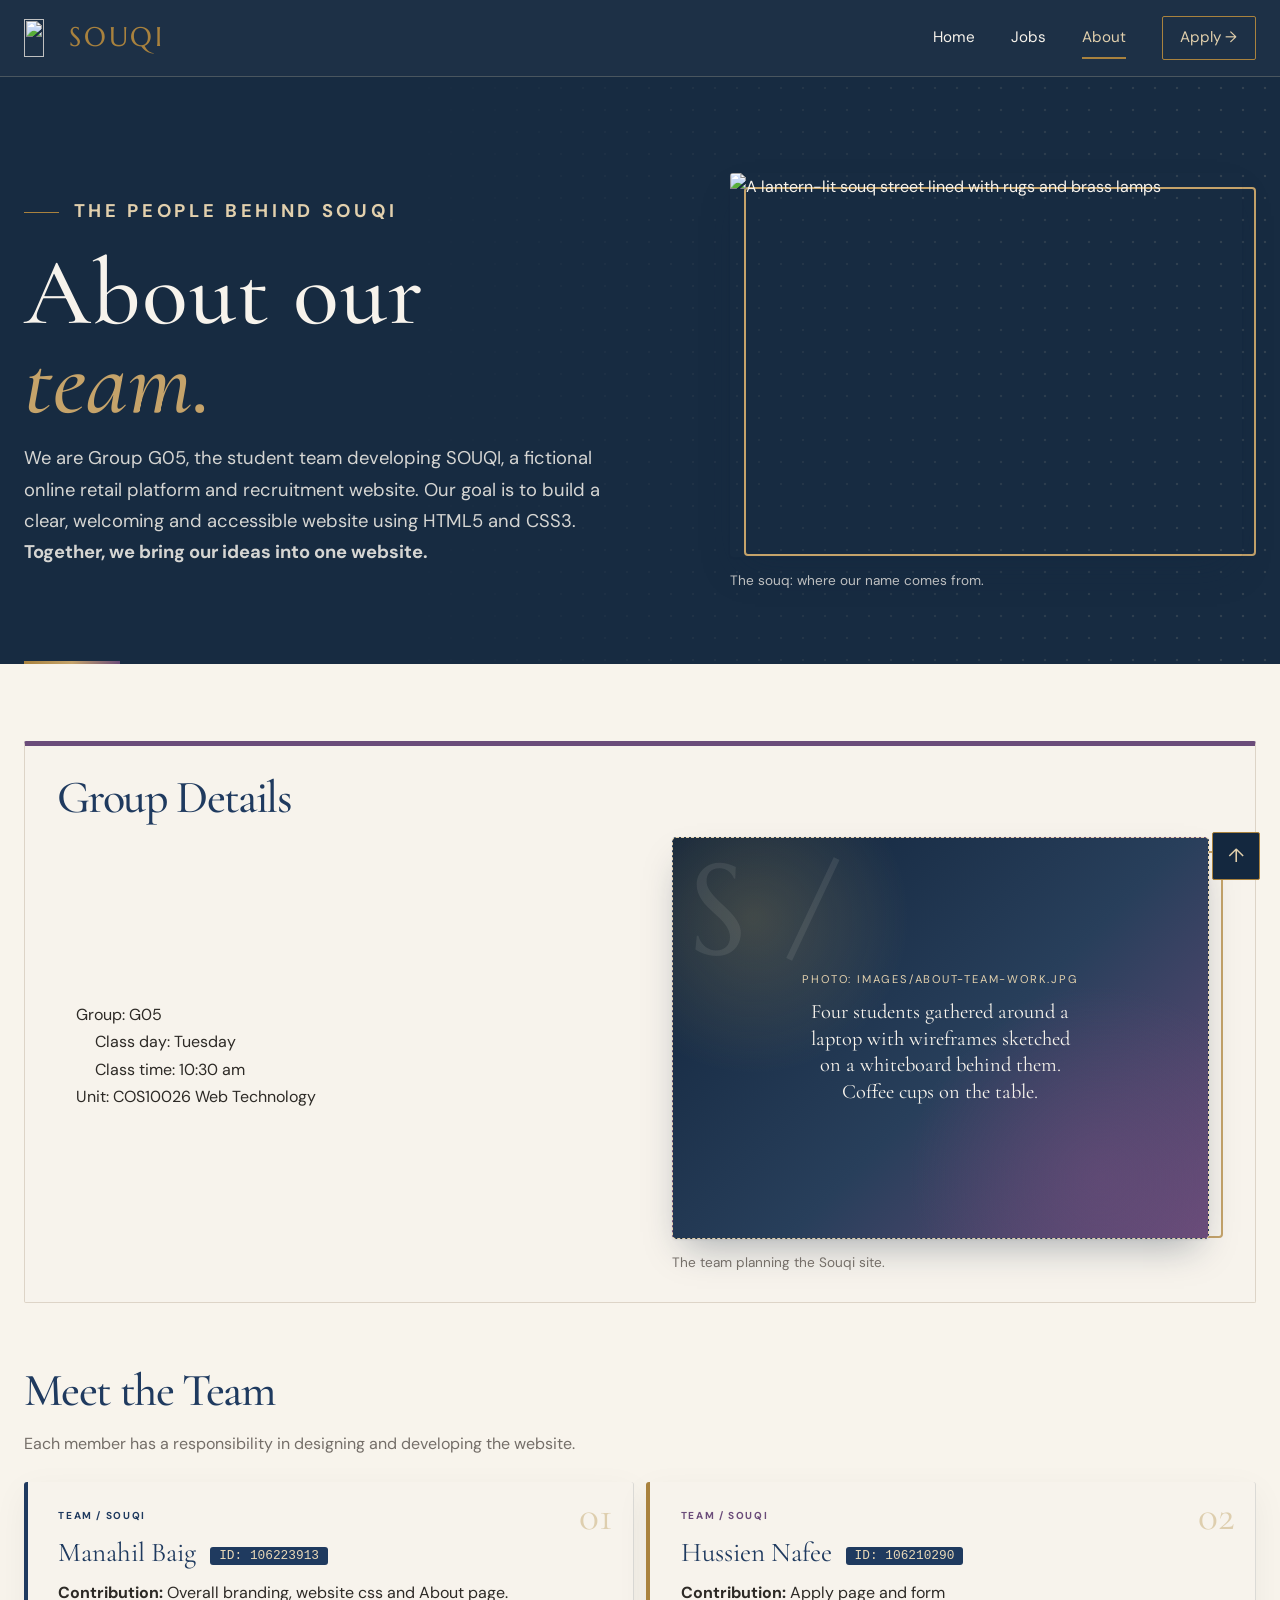
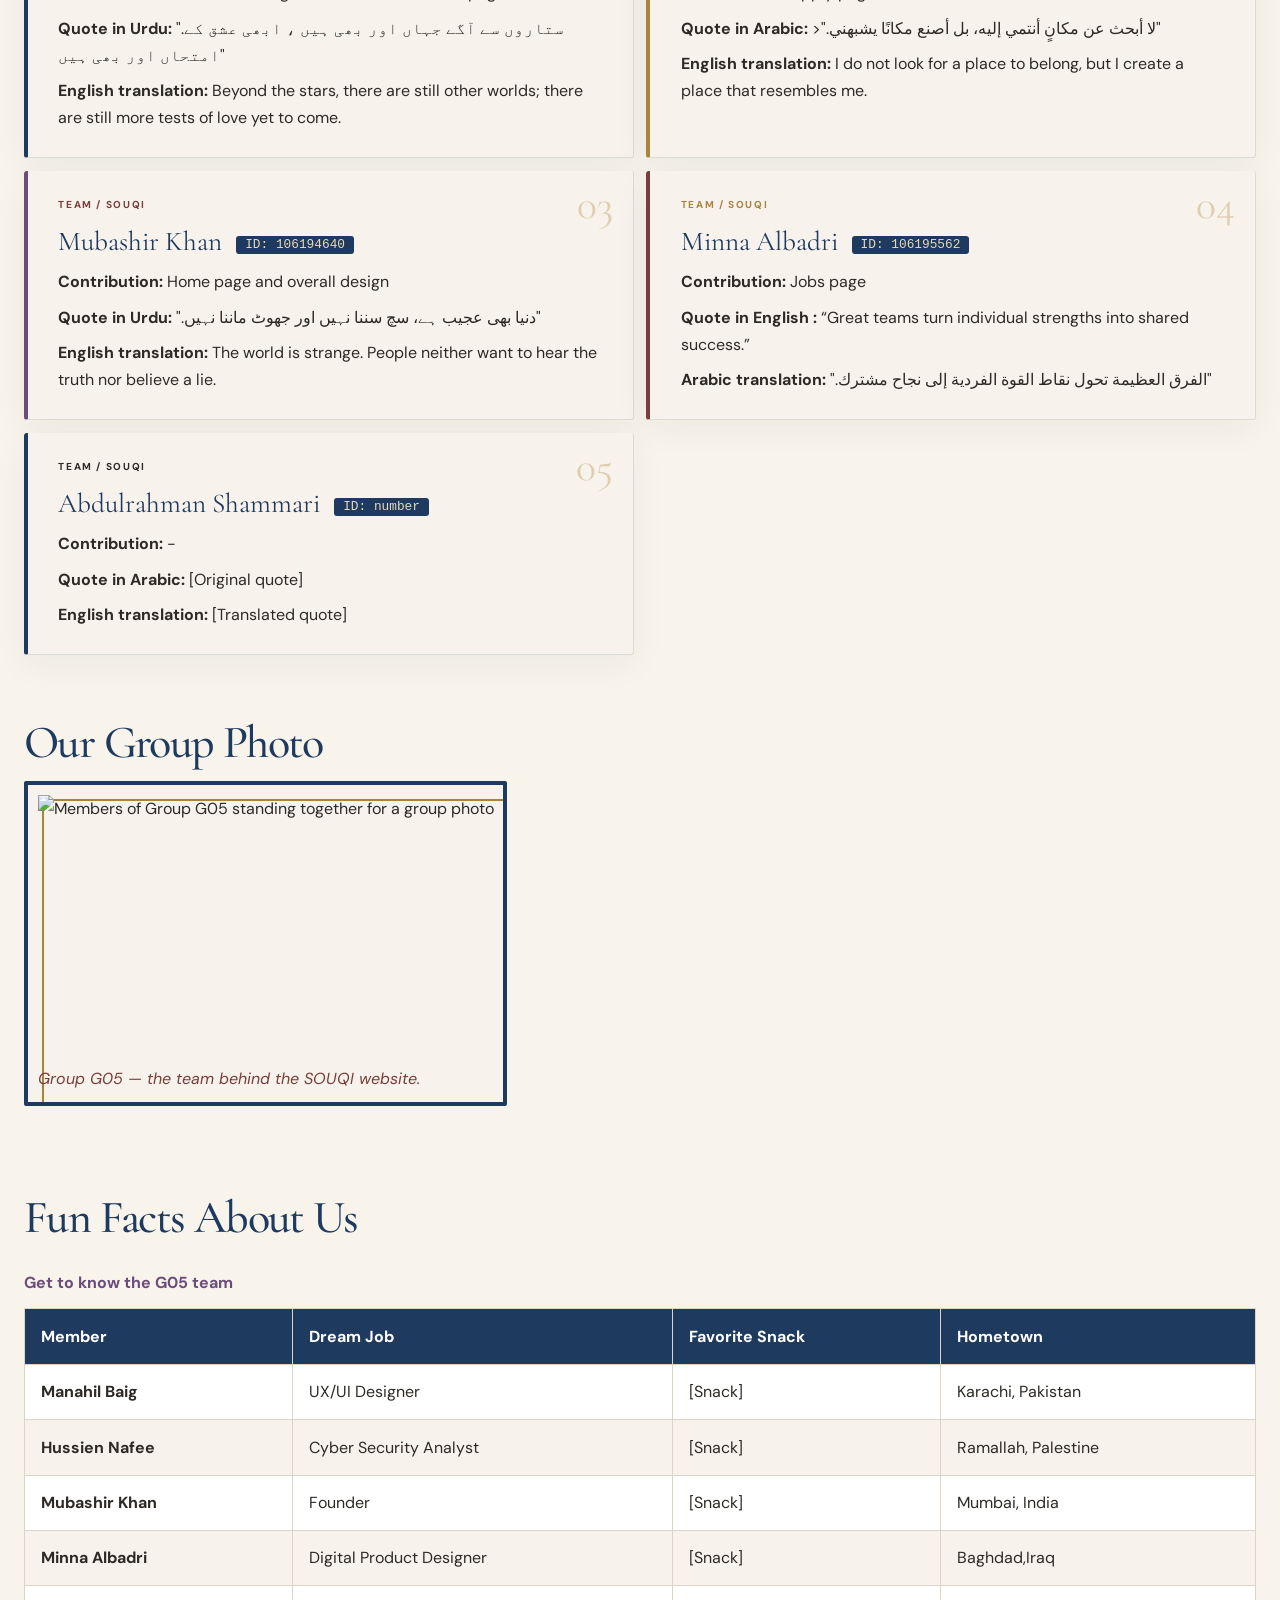
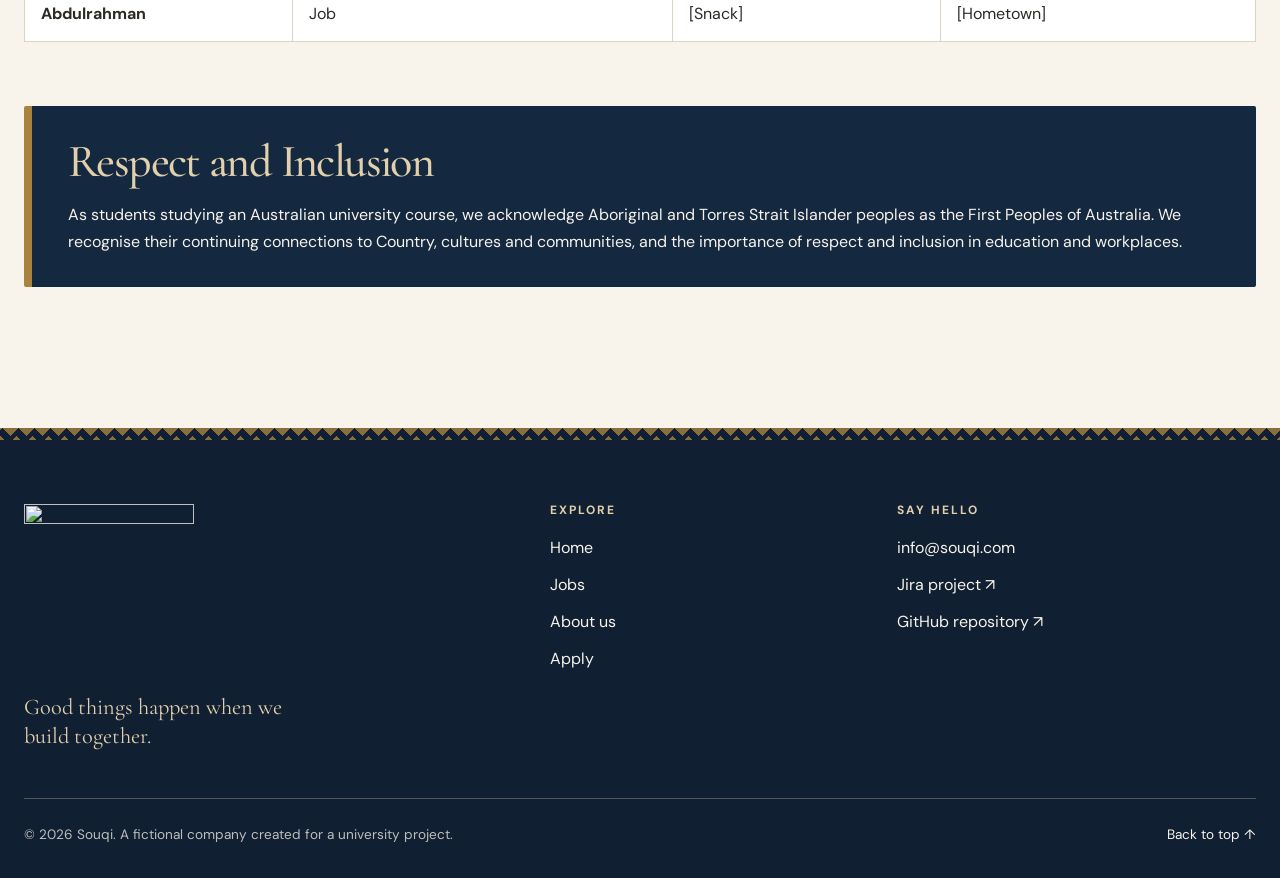
==== commit 2e2cfba5: "about changes" ====
--- a/about.html
+++ b/about.html
@@ -123,7 +123,7 @@
                     </thead>
                     <tbody>
                         <tr><th scope="row">Manahil Baig </th><td>UX/UI Designer</td><td>[Snack]</td><td>Karachi, Pakistan</td></tr>
-                        <tr><th scope="row">Hussien Nafee</th><td>[Dream job]</td><td>[Snack]</td><td>Ramallah, Palestine</td></tr>
+                        <tr><th scope="row">Hussien Nafee</th><td>Cyber Security Analyst</td><td>[Snack]</td><td>Ramallah, Palestine</td></tr>
                         <tr><th scope="row">Mubashir Khan</th><td>Founder</td><td>[Snack]</td><td>Mumbai, India</td></tr>
                         <tr><th scope="row">Minna Albadri</th><td>Digital Product Designer</td><td>[Snack]</td><td>Baghdad,Iraq</td></tr>
                         <tr><th scope="row">Abdulrahman</th><td>Job</td><td>[Snack]</td><td>[Hometown]</td></tr>
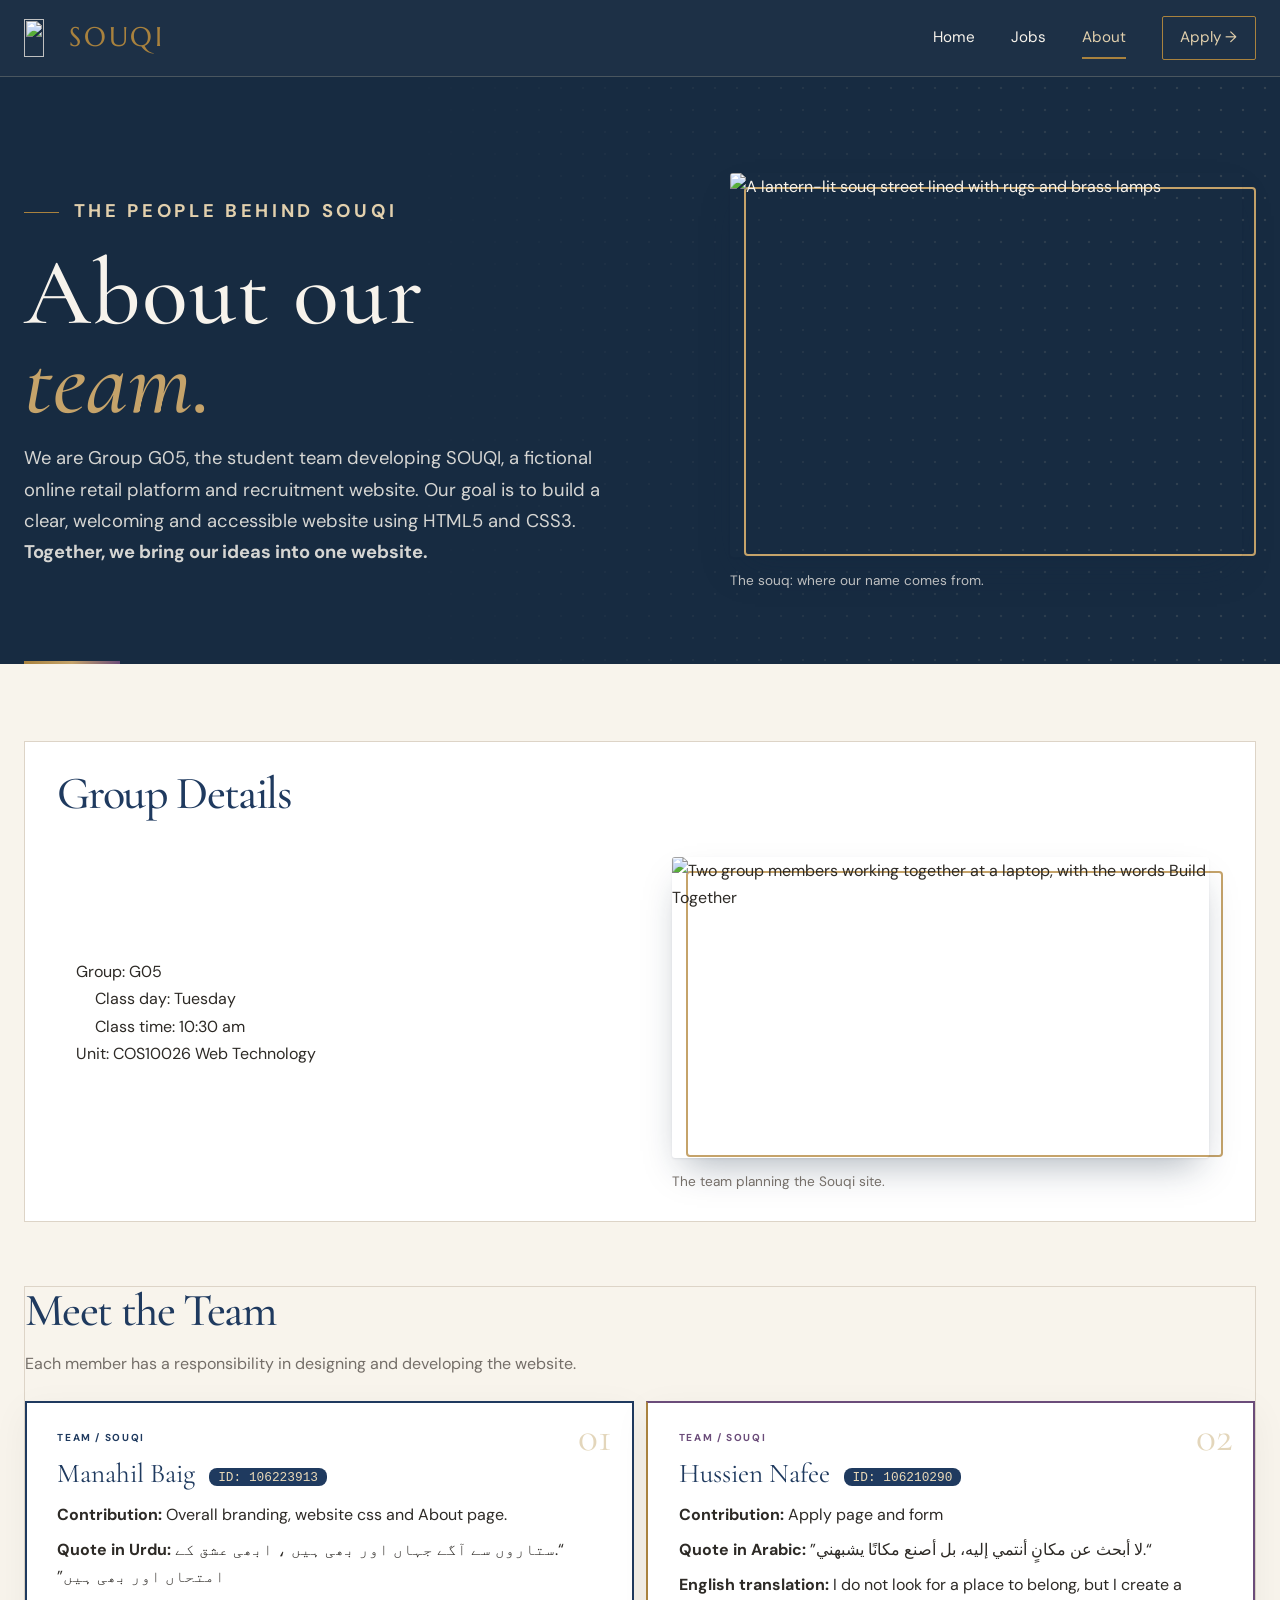
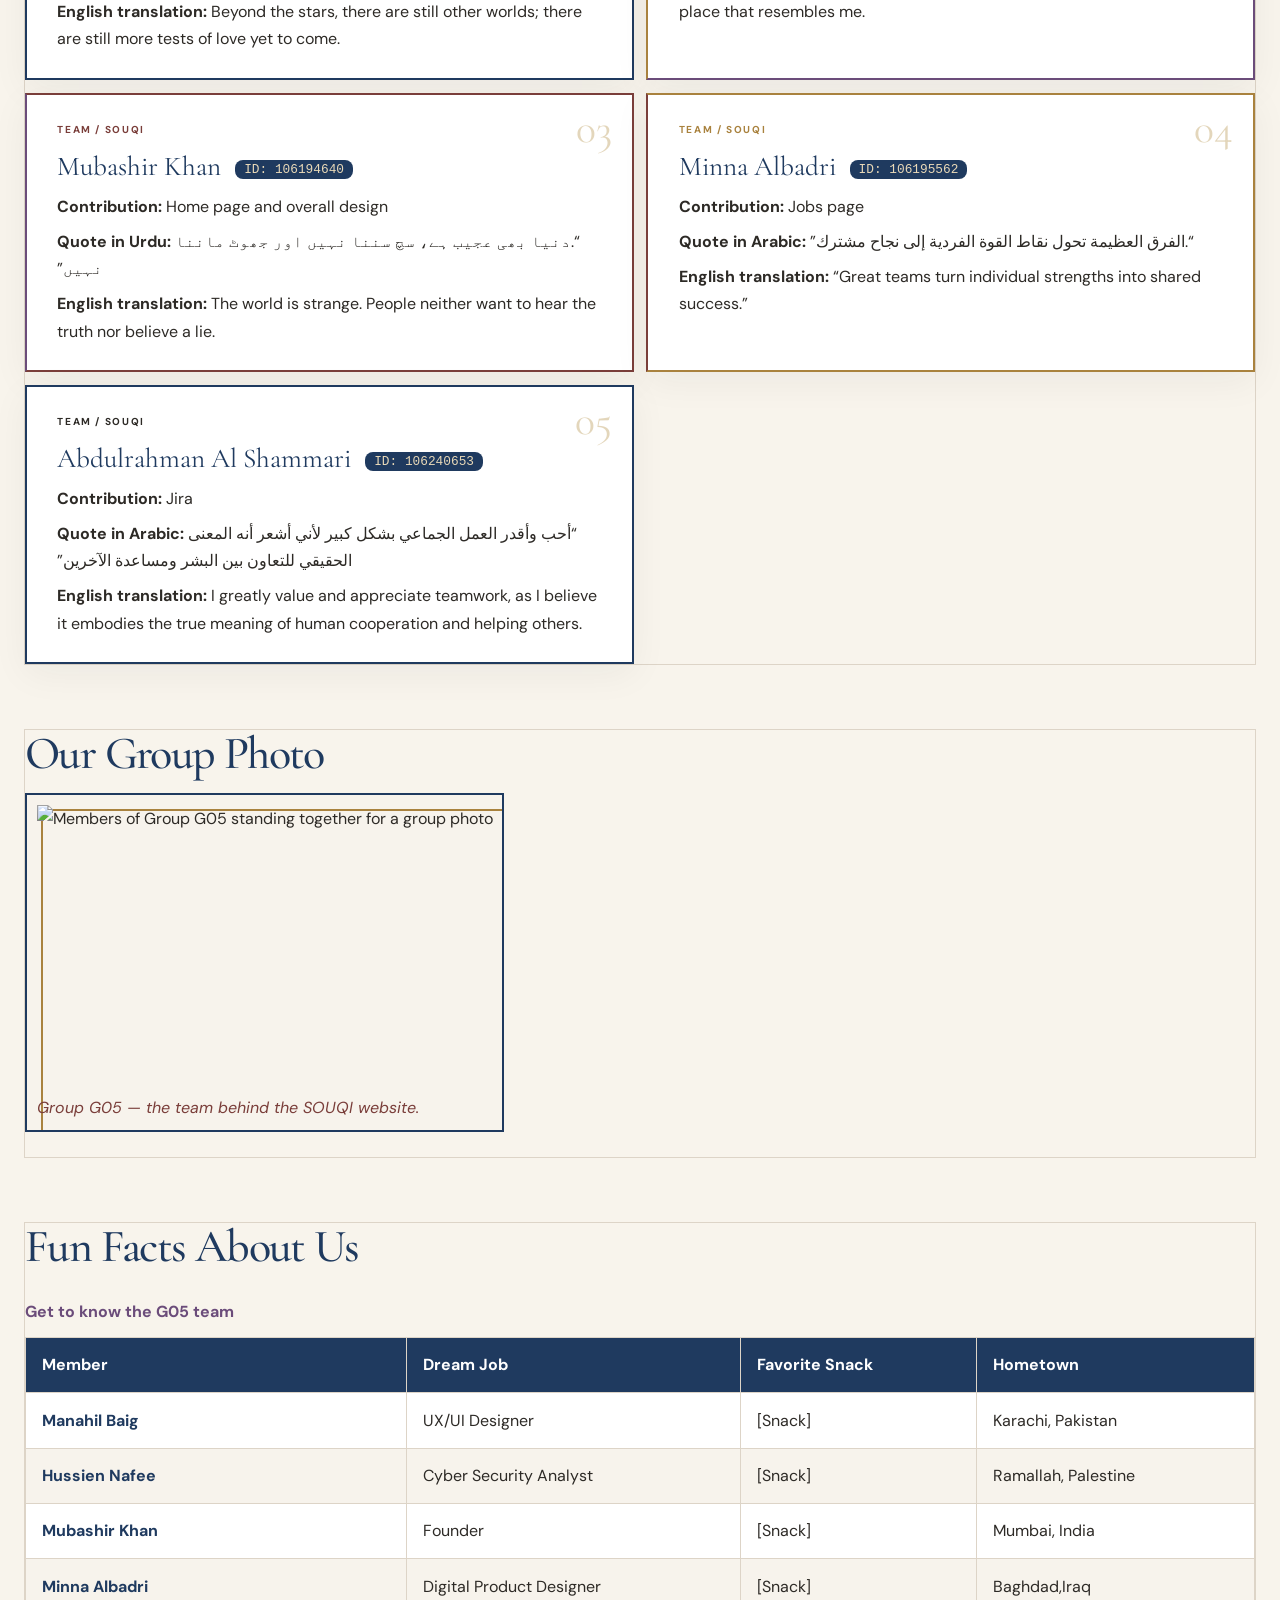
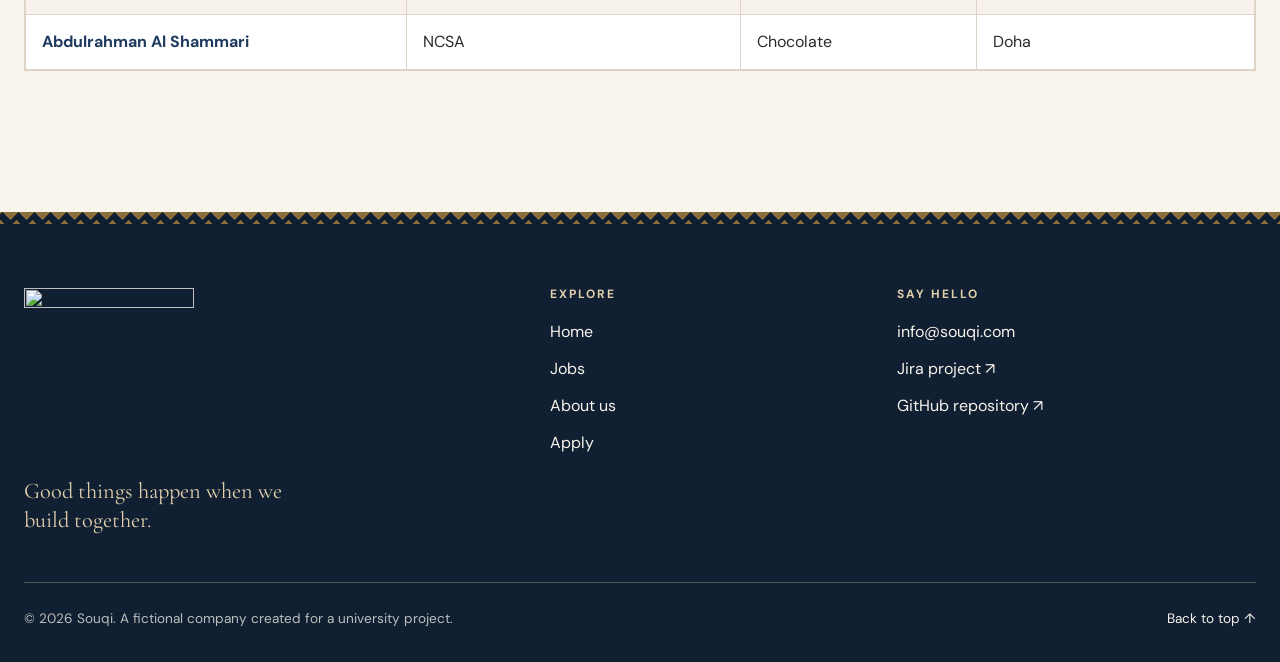
==== commit 5e9e75d4: "Add files via upload" ====
--- a/about.html
+++ b/about.html
@@ -5,12 +5,13 @@
     <meta name="viewport" content="width=device-width, initial-scale=1.0">
     <meta name="description" content="Meet the G05 student team behind the SOUQI recruitment website.">
     <meta name="author" content="G05">
-    <title>About Us | SOUQI</title>
+    <title>About Us | Souqi</title>
   <link rel="icon" type="image/png" href="images/favicon.png">
     <link rel="preconnect" href="https://fonts.googleapis.com">
   <link rel="preconnect" href="https://fonts.gstatic.com" crossorigin>
   <link href="https://fonts.googleapis.com/css2?family=Cormorant+Garamond:ital,wght@0,500;0,600;1,500&family=DM+Sans:wght@400;500;700&family=Marcellus&display=swap" rel="stylesheet">
   <link rel="stylesheet" href="styles.css">
+  <link rel="stylesheet" href="about.css">
 
     <!-- Embedded CSS example required by the assignment. -->
     <style>
@@ -23,7 +24,6 @@
       <a class="skip-link" href="#main">Skip to main content</a>
 
   <header class="site-header">
-    <div class="progress" aria-hidden="true"><span class="progress__bar"></span></div>
     <div class="wrap header-inner">
       <a class="brand" href="index.html" aria-label="Souqi, home">
         <img class="brand-mark" src="images/logo-mark.png" width="34" height="38" alt="">
@@ -56,7 +56,7 @@
     </section>
     <div class="about-body">
       <div class="wrap">
-        <section class="about-sec group-details" data-reveal>
+        <section class="about-sec group-details">
             <h2>Group Details</h2>
             <ul>
                 <li>Group: G05
@@ -68,9 +68,7 @@
                 <li>Unit: COS10026 Web Technology</li>
             </ul>
             <figure class="photo-slot photo-slot--landscape photo-slot--framed">
-          <!-- PHOTO SLOT. To use a real photo, replace the placeholder div below with:
-               <img src="images/about-team-work.jpg" alt="Four students working together on a website design" width="800" height="600"> -->
-          <div class="photo-slot__media"><div class="photo-slot__frame"><span class="photo-slot__tag">Photo: images/about-team-work.jpg</span><p>Four students gathered around a laptop with wireframes sketched on a whiteboard behind them. Coffee cups on the table.</p></div></div>
+          <div class="photo-slot__media"><img src="images/team-work.jpg" alt="Two group members working together at a laptop, with the words Build Together" width="610" height="342"></div>
           <figcaption>The team planning the Souqi site.</figcaption>
         </figure>
         </section>
@@ -78,37 +76,36 @@
             <h2>Meet the Team</h2>
             <p>Each member has a responsibility in designing and developing the website.</p>
             <dl class="team-list">
-                <div class="member" data-reveal><dt>Manahil Baig <span class="student-id">ID: 106223913</span></dt>
+                <div class="member"><dt>Manahil Baig <span class="student-id">ID: 106223913</span></dt>
                 <dd><strong>Contribution:</strong> Overall branding, website css and About page.</dd>
-                <dd><strong>Quote in Urdu:</strong> ".ستاروں سے آگے جہاں اور بھی ہیں ، ابھی عشق کے امتحاں اور بھی ہیں"</dd>
+                <dd><strong>Quote in Urdu:</strong> <q lang="ur" dir="rtl">.ستاروں سے آگے جہاں اور بھی ہیں ، ابھی عشق کے امتحاں اور بھی ہیں</q></dd>
                 <dd><strong>English translation:</strong> Beyond the stars, there are still other worlds; there are still more tests of love yet to come. </dd></div>
-                <div class="member" data-reveal><dt>Hussien Nafee <span class="student-id">ID: 106210290</span></dt>
+                <div class="member"><dt>Hussien Nafee <span class="student-id">ID: 106210290</span></dt>
                 <dd><strong>Contribution:</strong> Apply page and form</dd>
-                <dd><strong>Quote in Arabic:</strong> >".لا أبحث عن مكانٍ أنتمي إليه، بل أصنع مكانًا يشبهني"</dd>
+                <dd><strong>Quote in Arabic:</strong> <q lang="ar" dir="rtl">.لا أبحث عن مكانٍ أنتمي إليه، بل أصنع مكانًا يشبهني</q></dd>
                 <dd><strong>English translation:</strong> I do not look for a place to belong, but I create a place that resembles me.</dd></div>
-                <div class="member" data-reveal><dt>Mubashir Khan <span class="student-id">ID: 106194640</span></dt>
+                <div class="member"><dt>Mubashir Khan <span class="student-id">ID: 106194640</span></dt>
                 <dd><strong>Contribution:</strong> Home page and overall design</dd>
-                <dd><strong>Quote in Urdu:</strong> ".دنیا بھی عجیب ہے، سچ سننا نہیں اور جھوٹ ماننا نہیں"</dd>
+                <dd><strong>Quote in Urdu:</strong> <q lang="ur" dir="rtl">.دنیا بھی عجیب ہے، سچ سننا نہیں اور جھوٹ ماننا نہیں</q></dd>
                 <dd><strong>English translation:</strong> The world is strange. People neither want to hear the truth nor believe a lie.</dd></div>
-                <div class="member" data-reveal><dt>Minna Albadri <span class="student-id">ID: 106195562</span></dt>
+                <div class="member"><dt>Minna Albadri <span class="student-id">ID: 106195562</span></dt>
                 <dd><strong>Contribution:</strong> Jobs page</dd>
-                <dd><strong>Quote in English :</strong> “Great teams turn individual strengths into shared success.” </dd>
-                <dd><strong>Arabic translation:</strong> ".الفرق العظيمة تحول نقاط القوة الفردية إلى نجاح مشترك"</dd></div>
-                <div class="member" data-reveal><dt>Abdulrahman Shammari <span class="student-id">ID: number </span></dt>
-                <dd><strong>Contribution:</strong> - </dd>
-                <dd><strong>Quote in Arabic:</strong> [Original quote]</dd>
-                <dd><strong>English translation:</strong> [Translated quote]</dd></div>
+                <dd><strong>Quote in Arabic:</strong> <q lang="ar" dir="rtl">.الفرق العظيمة تحول نقاط القوة الفردية إلى نجاح مشترك</q></dd>
+                <dd><strong>English translation:</strong> “Great teams turn individual strengths into shared success.”</dd></div>
+                <div class="member"><dt>Abdulrahman Al Shammari <span class="student-id">ID: 106240653</span></dt>
+                <dd><strong>Contribution:</strong> Jira</dd>
+                <dd><strong>Quote in Arabic:</strong> <q lang="ar" dir="rtl">أحب وأقدر العمل الجماعي بشكل كبير لأني أشعر أنه المعنى الحقيقي للتعاون بين البشر ومساعدة الآخرين</q></dd>
+                <dd><strong>English translation:</strong> I greatly value and appreciate teamwork, as I believe it embodies the true meaning of human cooperation and helping others.</dd></div>
                 </dl>
         </section>
-        <section class="about-sec photo-section" data-reveal>
+        <section class="about-sec photo-section">
             <h2>Our Group Photo</h2>
             <figure class="photo-frame">
-                <!-- Replace this path with your actual group photo, saved under 300 KB. -->
-                <img src="images/group-photo.jpg" alt="Members of Group G05 standing together for a group photo" width="700" height="400">
+                <img src="images/group-photo.jpg" alt="Members of Group G05 standing together for a group photo" width="1000" height="612">
                 <figcaption>Group G05 — the team behind the SOUQI website.</figcaption>
             </figure>
         </section>
-        <section class="about-sec facts-section" data-reveal>
+        <section class="about-sec facts-section">
             <h2>Fun Facts About Us</h2>
             <div class="table-wrap">
                 <table>
@@ -126,14 +123,10 @@
                         <tr><th scope="row">Hussien Nafee</th><td>Cyber Security Analyst</td><td>[Snack]</td><td>Ramallah, Palestine</td></tr>
                         <tr><th scope="row">Mubashir Khan</th><td>Founder</td><td>[Snack]</td><td>Mumbai, India</td></tr>
                         <tr><th scope="row">Minna Albadri</th><td>Digital Product Designer</td><td>[Snack]</td><td>Baghdad,Iraq</td></tr>
-                        <tr><th scope="row">Abdulrahman</th><td>Job</td><td>[Snack]</td><td>[Hometown]</td></tr>
+                        <tr><th scope="row">Abdulrahman Al Shammari</th><td>NCSA</td><td>Chocolate</td><td>Doha</td></tr>
                     </tbody>
                 </table>
             </div>
-        </section>
-        <section class="about-sec acknowledgement" data-reveal>
-            <h2>Respect and Inclusion</h2>
-            <p>As students studying an Australian university course, we acknowledge Aboriginal and Torres Strait Islander peoples as the First Peoples of Australia. We recognise their continuing connections to Country, cultures and communities, and the importance of respect and inclusion in education and workplaces.</p>
         </section>
       </div>
     </div>
@@ -157,7 +150,7 @@
         <h2>Say hello</h2>
         <a href="mailto:info@souqi.com">info@souqi.com</a>
         <!-- Replace these two links with your team's own Jira project and GitHub repository. -->
-        <a href="https://YOUR-SITE.atlassian.net/jira/software/projects/SOUQI/boards" target="_blank" rel="noopener noreferrer">Jira project <span aria-hidden="true">&nearr;</span><span class="visually-hidden"> (opens in a new tab)</span></a>
+        <a href="https://souqi.atlassian.net/jira/software/projects/GS/summary" target="_blank" rel="noopener noreferrer">Jira project <span aria-hidden="true">&nearr;</span><span class="visually-hidden"> (opens in a new tab)</span></a>
         <a href="https://github.com/mubashirkhan2007/Web-tech-project-Souqi-" target="_blank" rel="noopener noreferrer">GitHub repository <span aria-hidden="true">&nearr;</span><span class="visually-hidden"> (opens in a new tab)</span></a>
       </div>
     </div>
@@ -165,7 +158,5 @@
       <p>&copy; 2026 Souqi. A fictional company created for a university project.</p>
       <a href="#main">Back to top <span aria-hidden="true">&uarr;</span></a>
     </div>
-  </footer>
-
-  <a class="to-top" href="#top" aria-label="Back to top"><span aria-hidden="true">&uarr;</span></a></body>
+  </footer></body>
 </html>
--- a/about.css
+++ b/about.css
@@ -0,0 +1,345 @@
+/* SOUQI - about.css */
+.d4 {
+  --d: .5s;
+}
+.about-body {
+  padding: clamp(3rem, 6vw, 5rem) 0;
+}
+.about-sec {
+  margin-bottom: clamp(2.5rem, 5vw, 4rem);
+}
+.about-sec h2 {
+  margin-bottom: 1rem;
+  font-size: clamp(2rem, 3.6vw, 3rem);
+}
+.about-sec ul {
+  padding-left: 1.2rem;
+}
+.group-details {
+  padding: 1.75rem 2rem;
+  background: var(--ivory);
+  border: 1px solid var(--border);
+  border-top: 5px solid var(--plum);
+  border-radius: var(--radius);
+}
+.team-section > p {
+  margin-bottom: 1.5rem;
+  color: var(--muted);
+}
+.team-list {
+  display: grid;
+  grid-template-columns: repeat(2, minmax(0, 1fr));
+  gap: 1.5rem;
+}
+.member {
+  padding: 1.5rem 1.75rem;
+  background: var(--ivory);
+  border: 1px solid var(--border);
+  border-top: 5px solid var(--navy);
+  border-radius: var(--radius);
+}
+.member:nth-child(2) {
+  border-top-color: var(--plum);
+}
+.member:nth-child(3) {
+  border-top-color: var(--maroon);
+}
+.member:nth-child(4) {
+  border-top-color: var(--gold);
+}
+.member:hover {
+  translate: 0 -4px;
+}
+.member dt {
+  margin-bottom: .6rem;
+  font-family: var(--serif);
+  font-size: 1.7rem;
+  line-height: 1.2;
+  color: var(--navy);
+}
+.member dd {
+  margin: 0 0 .5rem;
+}
+.student-id {
+  display: inline-block;
+  margin-left: .5rem;
+  padding: .1rem .55rem;
+  font-family: "Courier New", monospace;
+  font-size: .8rem;
+  vertical-align: middle;
+  background: #1F3A5F;
+  color: #E9D9B8;
+  border-radius: 3px;
+}
+.photo-section figure {
+  display: inline-block;
+  max-width: 100%;
+  padding: .6rem;
+  background: var(--ivory);
+  border: 4px solid #1F3A5F;
+  border-radius: var(--radius);
+  overflow: hidden;
+}
+.photo-section img {
+  display: block;
+  max-width: 100%;
+  height: auto;
+}
+.photo-section figure:hover img {
+  transform: scale(1.04);
+}
+.photo-section figcaption {
+  margin-top: .6rem;
+  font-style: italic;
+  color: var(--maroon);
+}
+.facts-section table {
+  width: 100%;
+  border-collapse: collapse;
+  background: #FFFFFF;
+}
+.facts-section caption {
+  padding: .75rem 0;
+  font-weight: 700;
+  text-align: left;
+  color: #6B4C7A;
+}
+.facts-section th, .facts-section td {
+  padding: .85rem 1rem;
+  border: 1px solid #DDD4C7;
+  text-align: left;
+}
+.facts-section thead th {
+  background: #1F3A5F;
+  color: #FFFFFF;
+}
+.facts-section tbody tr:nth-child(even) {
+  background: #F7F3EC;
+}
+.facts-section tbody tr:hover {
+  background: #F1E4D7;
+}
+@media (max-width: 900px) {
+  .team-list {
+    grid-template-columns: 1fr;
+  }
+}
+.member {
+  border-radius: calc(var(--radius) + 2px);
+}
+.member:hover {
+  translate: 0 -4px;
+}
+.member {
+  border: 1px solid var(--border);
+  border-left: 4px solid var(--navy);
+  padding: 1.6rem 1.9rem;
+}
+.member:nth-child(2) {
+  border-left-color: var(--gold);
+}
+.member:nth-child(3) {
+  border-left-color: var(--plum);
+}
+.member:nth-child(4) {
+  border-left-color: var(--maroon);
+}
+.member dd {
+  margin: 0 0 .5rem;
+  overflow-wrap: anywhere;
+}
+.member dd:last-child {
+  margin-bottom: 0;
+}
+.member .student-id {
+  display: inline-block;
+  margin-left: .5rem;
+  vertical-align: middle;
+}
+@media (max-width: 640px) {
+  .team-list {
+    grid-template-columns: 1fr;
+  }
+}
+.page-hero__split {
+  display: grid;
+  grid-template-columns: minmax(0, 1.1fr) minmax(0, .9fr);
+  gap: clamp(2rem, 5vw, 4.5rem);
+  align-items: center;
+}
+.page-hero__split .photo-slot {
+  margin-right: 14px;
+}
+.team-list {
+  counter-reset: member;
+}
+.member {
+  counter-increment: member;
+  position: relative;
+}
+.member::after {
+  content: "0" counter(member);
+  position: absolute;
+  top: .9rem;
+  right: 1.25rem;
+  font-family: var(--serif);
+  font-size: 2.6rem;
+  line-height: 1;
+  color: rgba(176, 138, 60, .35);
+}
+.member:hover::after {
+  color: var(--gold);
+  translate: 0 -3px;
+}
+.group-details {
+  display: grid;
+  grid-template-columns: minmax(0, 1fr) minmax(0, 1fr);
+  gap: 0 clamp(2rem, 5vw, 4rem);
+  align-items: center;
+}
+.group-details h2 {
+  grid-column: 1 / -1;
+}
+.group-details .photo-slot {
+  margin-right: 14px;
+}
+.photo-frame {
+  position: relative;
+  isolation: isolate;
+  max-width: 46rem;
+  margin: 0 auto 1rem;
+  padding: 0;
+}
+.photo-frame::before {
+  content: "";
+  position: absolute;
+  inset: 14px -14px -14px 14px;
+  z-index: -1;
+  border: 2px solid var(--gold);
+}
+.photo-frame:hover::before {
+  inset: 8px -8px -8px 8px;
+}
+.photo-frame img {
+  display: block;
+  width: 100%;
+  height: auto;
+}
+@media (max-width: 860px) {
+  .page-hero__split, .group-details {
+    grid-template-columns: 1fr;
+  }
+  .group-details h2 {
+    grid-column: auto;
+  }
+  .group-details .photo-slot {
+    margin-top: 1.5rem;
+  }
+}
+.member {
+  border-radius: 3px;
+}
+.member:hover {
+  transform: translateY(-6px);
+}
+.about-body {
+  background: var(--paper);
+}
+.about-sec {
+  position: relative;
+}
+.about-sec h2 {
+  letter-spacing: -.035em;
+}
+.team-list {
+  gap: .8rem;
+}
+.member {
+  border: 1px solid rgba(20,40,63,.12);
+  border-top: 0;
+  border-left: 4px solid var(--member-accent,var(--navy));
+}
+.member:nth-child(1) {
+  --member-accent: var(--navy);
+}
+.member:nth-child(2) {
+  --member-accent: var(--plum);
+}
+.member:nth-child(3) {
+  --member-accent: var(--maroon);
+}
+.member:nth-child(4) {
+  --member-accent: var(--gold);
+}
+.member::before {
+  content: "TEAM / SOUQI";
+  display: block;
+  margin-bottom: .8rem;
+  color: var(--member-accent);
+  font-size: .63rem;
+  font-weight: 700;
+  letter-spacing: .16em;
+}
+@media (max-width: 860px) {
+  .page-hero__split, .group-details {
+    grid-template-columns: minmax(0, 1fr);
+  }
+  .photo-frame::before {
+    inset: 10px 0 -10px 10px;
+  }
+  .page-hero__split .photo-slot, .group-details .photo-slot {
+    margin-right: 0;
+  }
+}
+.group-details .photo-slot {
+  margin-top: 1.5rem;
+  max-width: 34rem;
+}
+.group-details .photo-slot {
+  --ratio: 610 / 342;
+}
+.member q:not([dir]) {
+  quotes: "“" "”";
+}
+.facts-section th[scope="row"] {
+  text-align: left;
+  color: var(--navy);
+}
+.about-sec {
+  border-radius: var(--radius-lg);
+  background: #fff;
+}
+.member {
+  background: #fff;
+  border-radius: var(--radius-lg);
+  overflow: hidden;
+}
+.student-id {
+  border-radius: 8px;
+}
+.photo-frame, .photo-section figure {
+  border-radius: var(--radius-lg);
+}
+.photo-section img {
+  border-radius: var(--radius-lg);
+}
+.team-section {
+  background: transparent;
+  border-radius: 0;
+}
+.photo-section, .facts-section {
+  background: transparent;
+  border-radius: 0;
+}
+.photo-frame, .photo-section figure {
+  overflow: hidden;
+}
+.about-sec {
+  border: 1px solid var(--border);
+}
+.member {
+  border: 2px solid var(--member-accent, var(--navy));
+}
+.photo-frame, .photo-section figure {
+  border: 2px solid var(--navy);
+}
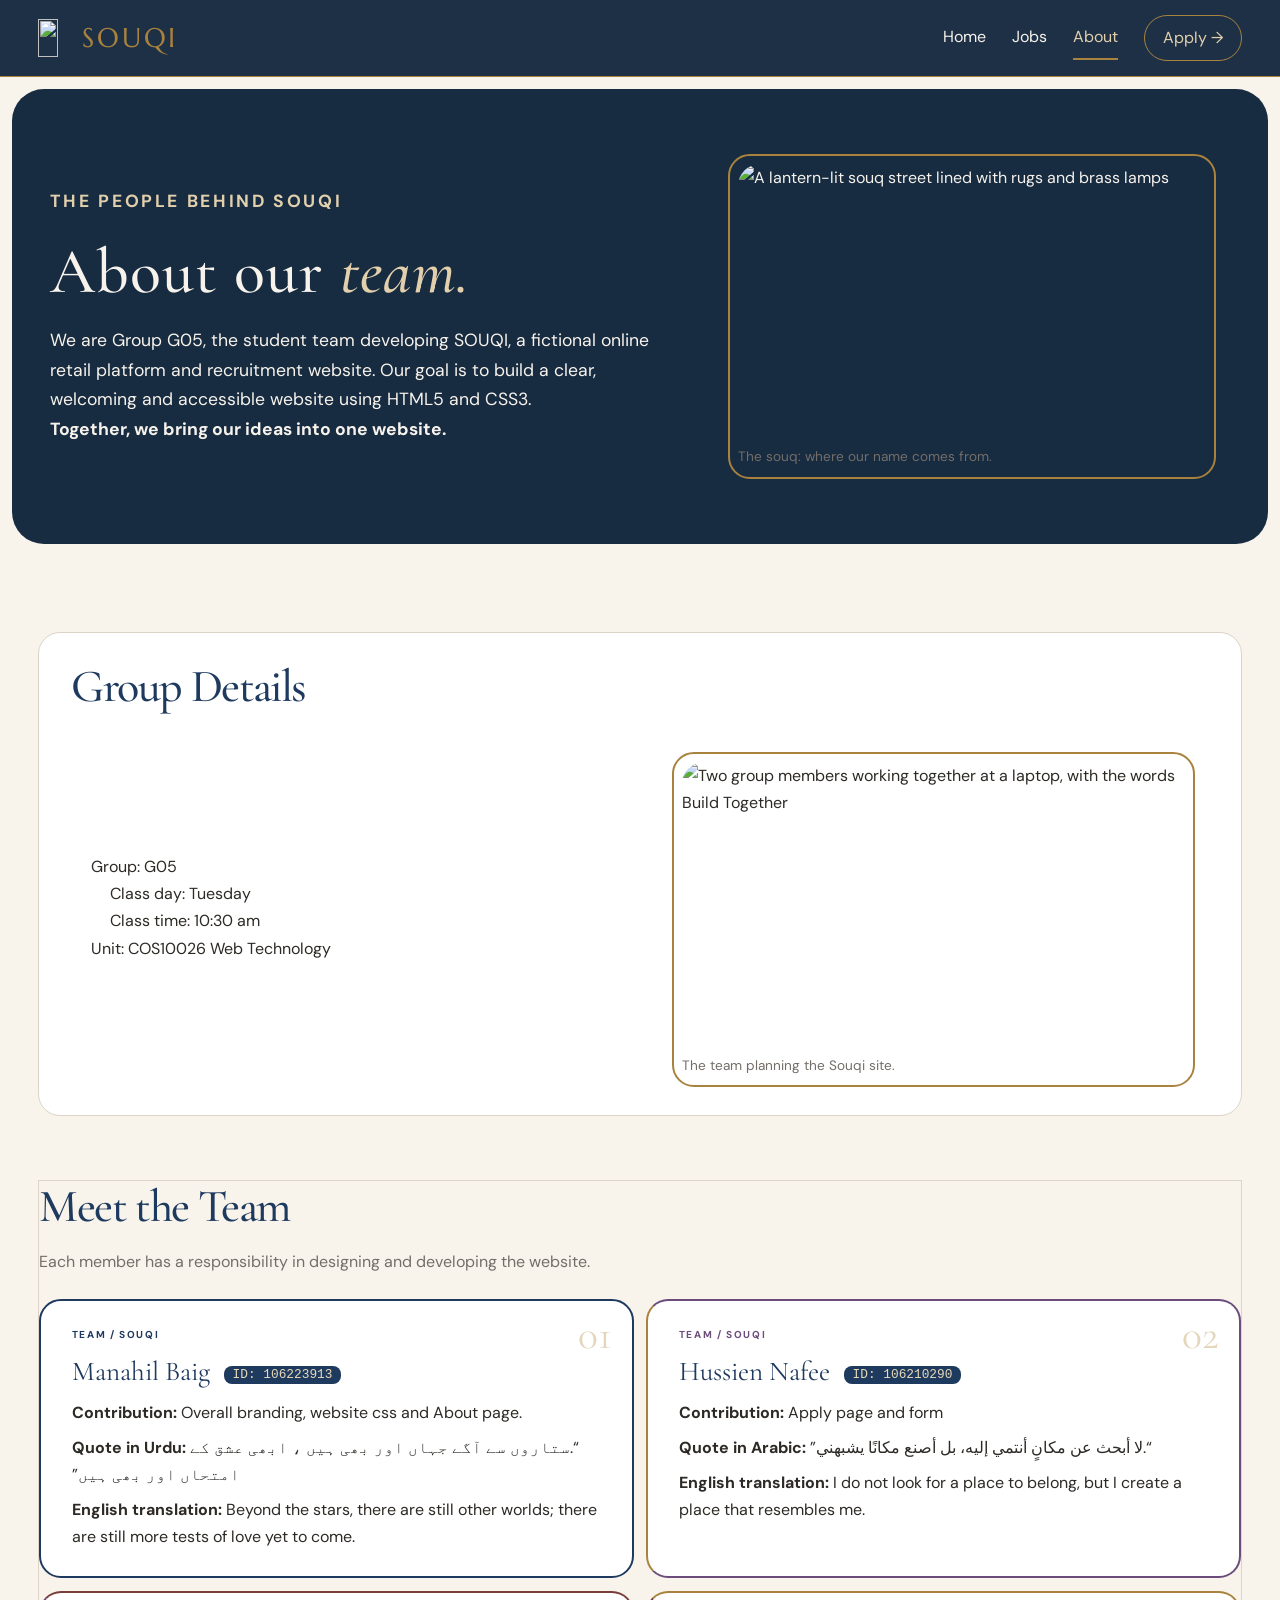
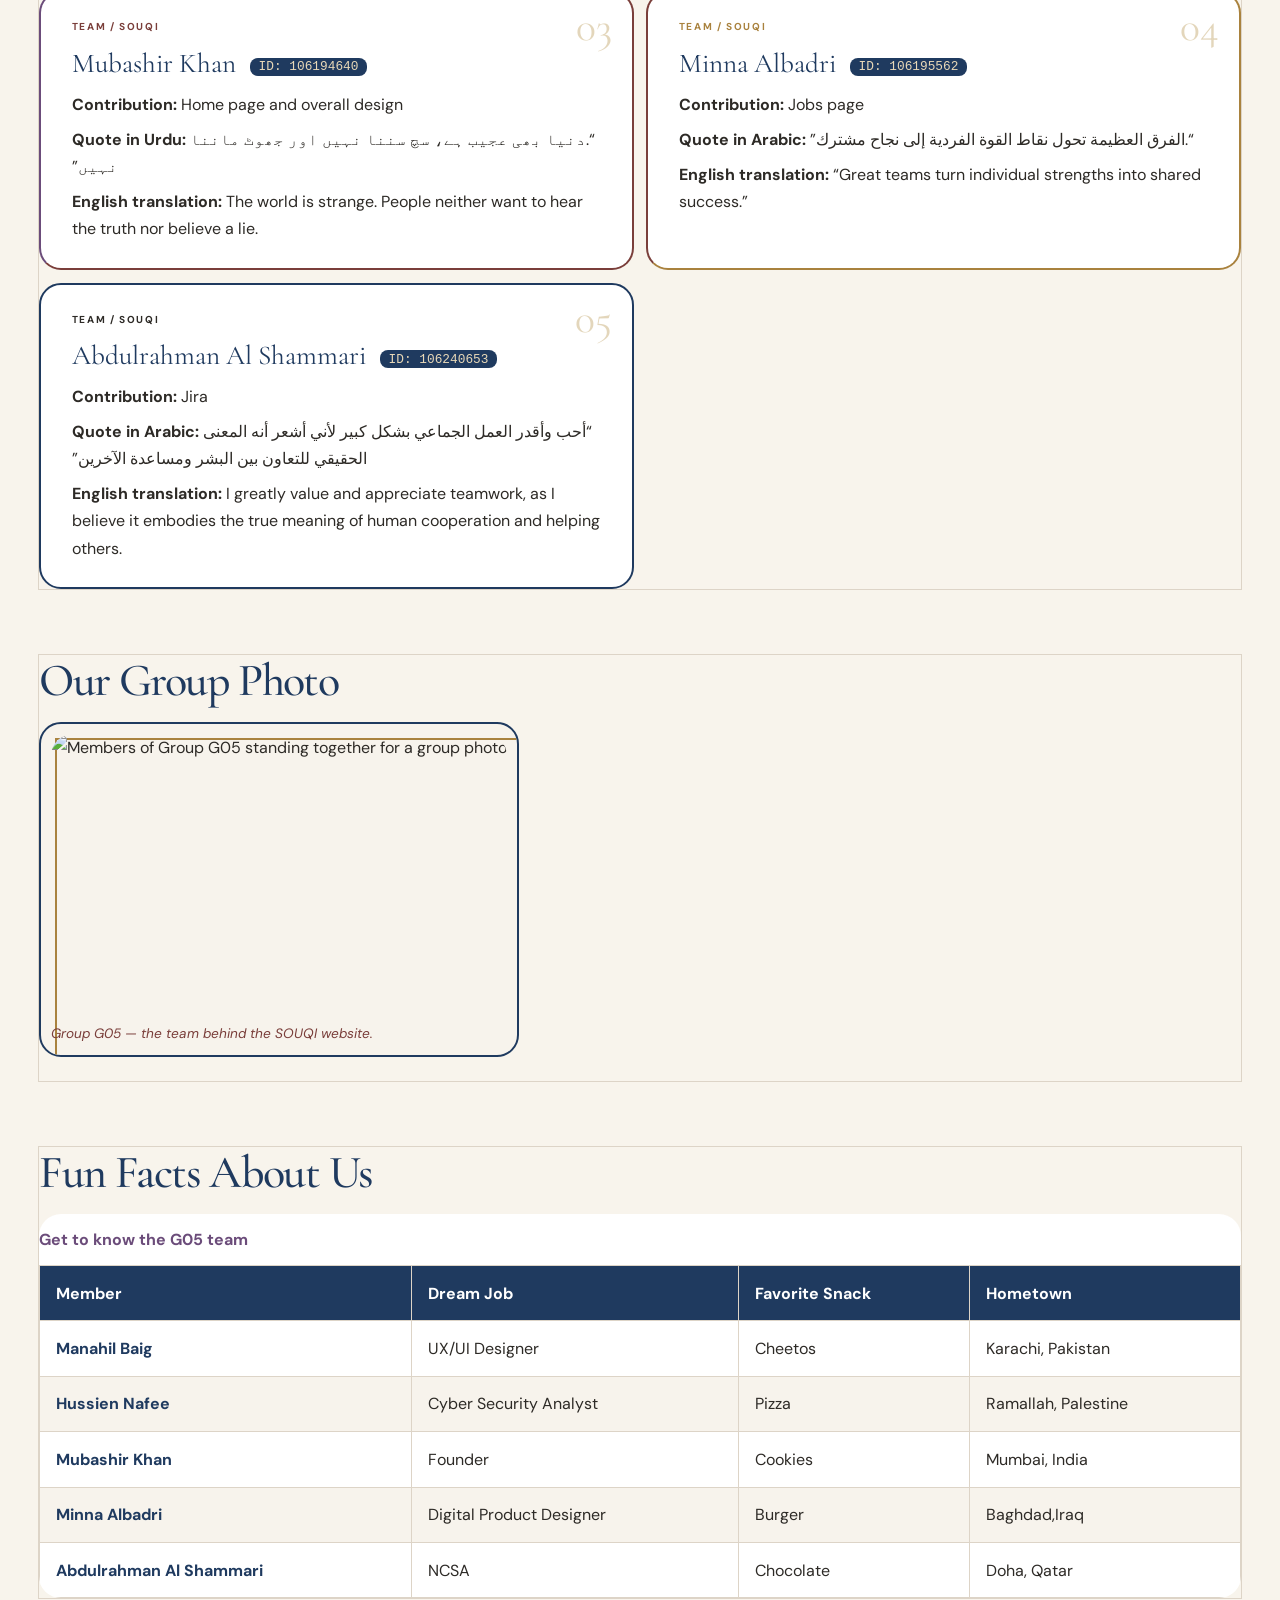
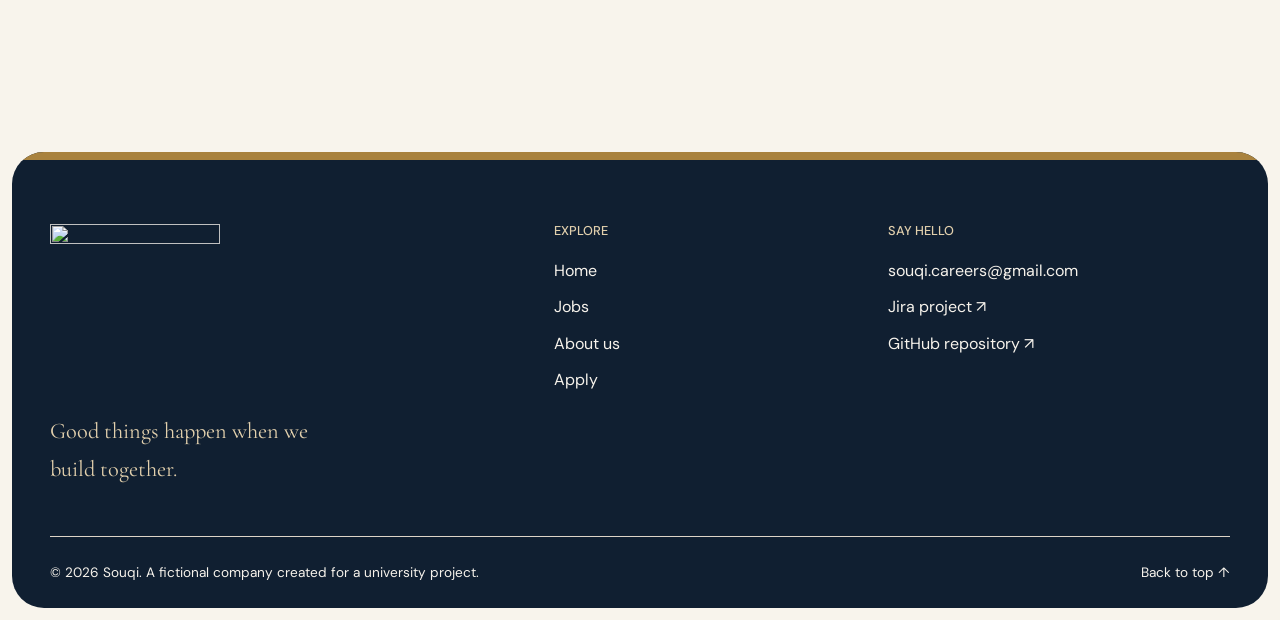
==== commit 92b367bd: "Update team members' favorite snacks and contact email" ====
--- a/about.html
+++ b/about.html
@@ -119,11 +119,11 @@
                         </tr>
                     </thead>
                     <tbody>
-                        <tr><th scope="row">Manahil Baig </th><td>UX/UI Designer</td><td>[Snack]</td><td>Karachi, Pakistan</td></tr>
-                        <tr><th scope="row">Hussien Nafee</th><td>Cyber Security Analyst</td><td>[Snack]</td><td>Ramallah, Palestine</td></tr>
-                        <tr><th scope="row">Mubashir Khan</th><td>Founder</td><td>[Snack]</td><td>Mumbai, India</td></tr>
-                        <tr><th scope="row">Minna Albadri</th><td>Digital Product Designer</td><td>[Snack]</td><td>Baghdad,Iraq</td></tr>
-                        <tr><th scope="row">Abdulrahman Al Shammari</th><td>NCSA</td><td>Chocolate</td><td>Doha</td></tr>
+                        <tr><th scope="row">Manahil Baig </th><td>UX/UI Designer</td><td>Cheetos</td><td>Karachi, Pakistan</td></tr>
+                        <tr><th scope="row">Hussien Nafee</th><td>Cyber Security Analyst</td><td>Pizza</td><td>Ramallah, Palestine</td></tr>
+                        <tr><th scope="row">Mubashir Khan</th><td>Founder</td><td>Cookies</td><td>Mumbai, India</td></tr>
+                        <tr><th scope="row">Minna Albadri</th><td>Digital Product Designer</td><td>Burger</td><td>Baghdad,Iraq</td></tr>
+                        <tr><th scope="row">Abdulrahman Al Shammari</th><td>NCSA</td><td>Chocolate</td><td>Doha, Qatar</td></tr>
                     </tbody>
                 </table>
             </div>
@@ -148,7 +148,7 @@
       </nav>
       <div class="footer-col">
         <h2>Say hello</h2>
-        <a href="mailto:info@souqi.com">info@souqi.com</a>
+        <a href="mailto:souqi.careers@gmail.com">souqi.careers@gmail.com</a>
         <!-- Replace these two links with your team's own Jira project and GitHub repository. -->
         <a href="https://souqi.atlassian.net/jira/software/projects/GS/summary" target="_blank" rel="noopener noreferrer">Jira project <span aria-hidden="true">&nearr;</span><span class="visually-hidden"> (opens in a new tab)</span></a>
         <a href="https://github.com/mubashirkhan2007/Web-tech-project-Souqi-" target="_blank" rel="noopener noreferrer">GitHub repository <span aria-hidden="true">&nearr;</span><span class="visually-hidden"> (opens in a new tab)</span></a>
--- a/styles.css
+++ b/styles.css
@@ -1,1992 +1,451 @@
-/* ==========================================================================
-   SOUQI Careers: styles.css
-   Palette: navy #1F3A5F, gold #B08A3C, plum #6B4C7A, maroon #7A3E3A, ivory #F7F3EC
-   Type: Cormorant Garamond (headlines), DM Sans (interface and body), Marcellus (wordmark)
-   ========================================================================== */
-
+/* SOUQI - Shared website styles */
+/* Colours and fonts */
 :root {
   --navy: #1F3A5F;
-  --gold: #B08A3C;
+  --navy-deep: #14283F;
+  --gold: #A9823E;
+  --gold-soft: #E2D0AD;
   --plum: #6B4C7A;
   --maroon: #7A3E3A;
   --ivory: #F7F3EC;
+  --ivory-deep: #EBDFCB;
+  --sand: #EFE3CD;
+  --paper: #F8F4EC;
   --text: #2D2A26;
   --muted: #746E68;
   --border: #DDD4C7;
   --white: #FFFFFF;
-  --gold-soft: #E9D9B8;
-  --ivory-deep: #EBDFCB;
-  --sand: #EFE3CD;
-  --navy-deep: #14283F;
-
-  --serif: 'Cormorant Garamond', Georgia, 'Times New Roman', serif;
-  --sans: 'DM Sans', 'Segoe UI', Arial, sans-serif;
-  --brand: 'Marcellus', 'Cormorant Garamond', Georgia, serif;
-
-  --radius: 2px;
-  --wrap: 1200px;
-}
-
-*, *::before, *::after { box-sizing: border-box; }
-html { scroll-behavior: smooth; scroll-padding-top: 72px; }
+  --serif: "Cormorant Garamond", Georgia, serif;
+  --sans: "DM Sans", Arial, sans-serif;
+  --brand: "Marcellus", Georgia, serif;
+  --radius: 14px;
+  --radius-lg: 22px;
+  --radius-xl: 32px;
+  --wrap: 1320px;
+}
+
+/* Basic page settings */
+* {
+  box-sizing: border-box;
+}
+
+html {
+  scroll-padding-top: 130px;
+}
+
 body {
   margin: 0;
-  background: var(--sand);
+  background: var(--paper);
   color: var(--text);
   font-family: var(--sans);
   font-size: 1rem;
   line-height: 1.7;
-  -webkit-font-smoothing: antialiased;
-}
-img { display: block; max-width: 100%; height: auto; }
-h1, h2, h3, p, ul, ol, dl, dd, figure { margin: 0; }
-ul, ol { padding: 0; list-style: none; }
-a { color: inherit; }
-
-.wrap { width: min(var(--wrap), 100% - 3rem); margin-inline: auto; }
+}
+
+img {
+  display: block;
+  max-width: 100%;
+  height: auto;
+}
+
+h1, h2, h3, p, ul, ol, dl, dd, figure {
+  margin: 0;
+}
+
+ul, ol {
+  padding: 0;
+  list-style: none;
+}
+
+a {
+  color: inherit;
+}
+
+.wrap {
+  width: 94%;
+  max-width: var(--wrap);
+  margin: auto;
+}
+
+main {
+  overflow-x: hidden;
+}
+
+/* Accessibility */
 .visually-hidden {
-  position: absolute; width: 1px; height: 1px; margin: -1px; padding: 0;
-  overflow: hidden; clip: rect(0 0 0 0); white-space: nowrap; border: 0;
-}
-
-/* Keyboard focus: visible on every interactive element */
-:focus-visible { outline: 3px solid var(--gold); outline-offset: 3px; }
-.values :focus-visible, .site-footer :focus-visible { outline-color: var(--gold-soft); }
+  position: absolute;
+  width: 1px;
+  height: 1px;
+  overflow: hidden;
+  clip: rect(0, 0, 0, 0);
+}
+
+:focus-visible {
+  outline: 3px solid var(--gold);
+  outline-offset: 3px;
+}
 
 .skip-link {
-  position: absolute; left: 1rem; top: -4rem; z-index: 100;
-  background: var(--navy); color: var(--ivory); padding: .7rem 1rem; border-radius: var(--radius);
-}
-.skip-link:focus { top: 1rem; }
-
-/* Shared type ---------------------------------------------------------- */
-h1, h2, h3 { font-family: var(--serif); font-weight: 500; line-height: 1.02; letter-spacing: -.01em; color: var(--navy); }
-h1 em, h2 em { font-style: italic; color: var(--plum); }
+  position: absolute;
+  top: -60px;
+  left: 15px;
+  padding: 10px;
+  background: var(--navy);
+  color: var(--white);
+  z-index: 100;
+}
+
+.skip-link:focus {
+  top: 10px;
+}
+
+/* Fonts and headings */
+h1, h2, h3 {
+  font-family: var(--serif);
+  font-weight: 500;
+  line-height: 1.1;
+  color: var(--navy);
+}
+
+h1 em, h2 em {
+  color: var(--plum);
+}
+
 .kicker {
-  font-size: .78rem; font-weight: 700; letter-spacing: .16em; text-transform: uppercase;
-  color: var(--maroon); display: flex; align-items: center; gap: .9rem;
-}
-.kicker::before { content: ""; width: 2.2rem; height: 1px; background: var(--gold); }
-
+  color: var(--maroon);
+  font-size: 0.8rem;
+  font-weight: bold;
+  letter-spacing: 0.15em;
+  text-transform: uppercase;
+}
+
+/* Buttons */
 .btn {
-  display: inline-flex; align-items: center; gap: .7rem;
-  background: var(--navy); color: var(--ivory); text-decoration: none;
-  font-weight: 500; font-size: .95rem; padding: .95rem 1.5rem;
-  border: 1px solid var(--navy); border-radius: var(--radius);
-  transition: background-color .2s, border-color .2s, color .2s;
-}
-.btn span { transition: transform .2s; }
-.btn:hover { background: var(--maroon); border-color: var(--maroon); }
-.btn:hover span { transform: translateX(4px); }
-
-.text-link {
-  color: var(--navy); font-weight: 500; text-decoration: none;
-  background: linear-gradient(var(--gold), var(--gold)) left bottom / 100% 1px no-repeat;
-  padding-bottom: .2rem; transition: background-size .2s, color .2s;
-}
-.text-link:hover { background-size: 100% 3px; color: var(--maroon); }
-
-/* Textile-inspired border band (sadu-style zig-zag), kept thin and quiet */
+  display: inline-flex;
+  align-items: center;
+  gap: 10px;
+  padding: 14px 24px;
+  background: var(--navy);
+  color: var(--ivory);
+  border: 1px solid var(--navy);
+  border-radius: 30px;
+  font-size: 1rem;
+  text-decoration: none;
+  cursor: pointer;
+}
+
+.btn:hover {
+  background: var(--maroon);
+  border-color: var(--maroon);
+}
+
+.btn--gold {
+  background: var(--gold-soft);
+  border-color: var(--gold-soft);
+  color: var(--navy-deep);
+  font-weight: bold;
+}
+
+.btn--gold:hover {
+  background: #D4BD91;
+  border-color: #D4BD91;
+  color: var(--navy-deep);
+}
+
+/* Header and navigation */
+.site-header {
+  position: sticky;
+  top: 0;
+  z-index: 50;
+  background: #14283FF5;
+  border-bottom: 1px solid var(--gold);
+}
+
+.header-inner {
+  display: flex;
+  justify-content: space-between;
+  align-items: center;
+  gap: 30px;
+  min-height: 76px;
+}
+
+.brand {
+  display: inline-flex;
+  align-items: center;
+  gap: 10px;
+  color: var(--gold);
+  text-decoration: none;
+}
+
+.brand-name {
+  font-family: var(--brand);
+  font-size: 1.7rem;
+  letter-spacing: 0.1em;
+}
+
+.brand--light {
+  color: var(--gold);
+}
+
+.brand-mark {
+  width: auto;
+  height: 38px;
+}
+
+.site-nav {
+  display: flex;
+  align-items: center;
+  flex-wrap: wrap;
+  gap: 26px;
+}
+
+.site-nav a {
+  padding: 7px 0;
+  color: var(--ivory);
+  text-decoration: none;
+  border-bottom: 2px solid transparent;
+}
+
+.site-nav a:hover,
+.site-nav a[aria-current="page"] {
+  color: var(--gold-soft);
+  border-bottom-color: var(--gold);
+}
+
+.site-nav .nav-cta {
+  padding: 8px 18px;
+  border: 1px solid var(--gold);
+  border-radius: 30px;
+  color: var(--gold-soft);
+}
+
+.site-nav .nav-cta:hover {
+  background: var(--gold);
+  color: var(--navy-deep);
+}
+
+.site-header :focus-visible,
+.site-footer :focus-visible {
+  outline-color: var(--gold-soft);
+}
+
+/* Decorative gold band */
 .pattern-band {
-  height: 12px;
-  background:
-    linear-gradient(135deg, var(--gold) 25%, transparent 25%) -6px 0 / 12px 12px,
-    linear-gradient(225deg, var(--gold) 25%, transparent 25%) -6px 0 / 12px 12px,
-    linear-gradient(315deg, var(--gold) 25%, transparent 25%) 0 0 / 12px 12px,
-    linear-gradient(45deg, var(--gold) 25%, transparent 25%) 0 0 / 12px 12px;
-  opacity: .75;
-}
-
-/* Header --------------------------------------------------------------- */
-.site-header { position: sticky; top: 0; z-index: 50; background: var(--navy-deep); border-bottom: 1px solid rgba(233, 217, 184, .22); }
-.header-inner { display: flex; align-items: center; justify-content: space-between; gap: 2rem; min-height: 76px; }
-.brand { display: inline-flex; align-items: center; gap: .7rem; text-decoration: none; color: var(--gold); }
-.brand-arch { flex-shrink: 0; }
-.brand-name { font-family: var(--brand); font-size: 1.7rem; line-height: 1; letter-spacing: .1em; }
-.brand--light { color: var(--gold); }
-.site-nav { display: flex; align-items: center; gap: 2.25rem; font-size: .95rem; }
-.site-nav a { text-decoration: none; color: var(--ivory); padding: .35rem 0; border-bottom: 1px solid transparent; transition: border-color .2s, color .2s; }
-.site-nav a:hover { color: var(--gold-soft); border-bottom-color: var(--gold); }
-.site-nav a[aria-current="page"] { border-bottom-color: var(--gold); }
-.site-nav .nav-cta { border: 1px solid var(--gold); padding: .5rem 1.1rem; border-radius: var(--radius); color: var(--gold-soft); }
-.site-nav .nav-cta:hover { background: var(--gold); color: var(--navy-deep); border-bottom-color: var(--gold); }
-.site-header :focus-visible { outline-color: var(--gold-soft); }
-
-/* 1. Hero -------------------------------------------------------------- */
-.hero { background: var(--navy-deep); color: var(--ivory); }
-.hero-stage { position: relative; min-height: clamp(560px, 46vw, 680px); display: flex; align-items: center; overflow: hidden; }
-.hero-photo-wrap {
-  position: absolute; top: -10px; right: 0; width: 72%; height: calc(100% + 10px); overflow: hidden;
-  -webkit-mask-image: linear-gradient(to right, transparent 0%, rgba(0,0,0,.55) 22%, #000 48%);
-          mask-image: linear-gradient(to right, transparent 0%, rgba(0,0,0,.55) 22%, #000 48%);
-}
-.hero-photo { width: 100%; height: 100%; object-fit: cover; object-position: 55% 50%; transform: scale(1.06); }
-.hero-stage::after { /* soft navy shade at the base so the location label reads */
-  content: ""; position: absolute; inset: auto 0 0 0; height: 22%; pointer-events: none;
-  background: linear-gradient(to top, rgba(20, 40, 63, .75), transparent);
-}
-.hero-lattice { position: absolute; left: 0; bottom: 3.5rem; width: 150px; height: 100px; opacity: .8; z-index: 1; }
-.hero .wrap { position: relative; z-index: 2; width: min(var(--wrap), 100% - 3rem); }
-.hero-copy { padding: 4rem 0; max-width: 40rem; }
-.hero .kicker { color: var(--gold-soft); letter-spacing: .18em; }
-.hero .kicker::before { display: none; }
-.hero h1 { color: var(--ivory); font-size: clamp(3.4rem, 6.8vw, 6.4rem); line-height: .96; margin: 1.5rem 0 1.5rem; text-shadow: 0 2px 24px rgba(20, 40, 63, .55); }
-.hero h1 em { color: var(--gold-soft); }
-.hero-sub { font-family: var(--serif); font-size: clamp(1.4rem, 2.1vw, 1.8rem); line-height: 1.3; color: var(--ivory); margin-bottom: 2.25rem; text-shadow: 0 1px 14px rgba(20, 40, 63, .6); }
-.hero-actions { display: flex; align-items: center; flex-wrap: wrap; gap: 1.25rem 2.25rem; }
-.hero :focus-visible { outline-color: var(--gold-soft); }
-.hero-place { position: absolute; left: max(1.5rem, calc((100% - var(--wrap)) / 2)); bottom: 1.5rem; z-index: 2; display: flex; align-items: center; gap: .6rem; font-size: .85rem; color: var(--ivory); }
-.hero-place svg { color: var(--gold); }
-
-.hero-facts-band { border-top: 1px solid rgba(233, 217, 184, .25); }
-.hero-facts { display: grid; grid-template-columns: repeat(4, 1fr); }
-.hero-facts div { padding: 1.4rem 1.5rem; border-left: 1px solid rgba(233, 217, 184, .25); }
-.hero-facts div:first-child { border-left: 0; padding-left: 0; }
-.hero-facts dt { font-size: .75rem; letter-spacing: .12em; text-transform: uppercase; color: var(--gold-soft); font-weight: 500; }
-.hero-facts dd { font-family: var(--serif); font-size: 1.6rem; color: var(--ivory); line-height: 1.2; margin-top: .15rem; }
-
-.btn--gold { background: var(--gold); border-color: var(--gold); color: var(--navy-deep); font-weight: 700; }
-.btn--gold:hover { background: var(--gold-soft); border-color: var(--gold-soft); color: var(--navy-deep); }
-.text-link--light { color: var(--ivory); }
-.text-link--light:hover { color: var(--gold-soft); }
-
-/* 2. About ------------------------------------------------------------- */
-.about { padding: clamp(4.5rem, 10vw, 9rem) 0; background: var(--sand); }
-.about-grid { display: grid; grid-template-columns: minmax(0, 4fr) minmax(0, 7fr); gap: clamp(2rem, 7vw, 7rem); align-items: start; }
-.about-photo { margin-top: 4.5rem; }
-.about-img { overflow: hidden; border-radius: var(--radius); }
-.about-photo img { width: 100%; aspect-ratio: 3 / 4; object-fit: cover; object-position: 6% 50%; border-radius: var(--radius); }
-.about-photo figcaption { font-size: .85rem; color: var(--muted); margin-top: .8rem; padding-left: 1rem; border-left: 2px solid var(--gold); line-height: 1.5; }
-.about-copy .kicker { margin-bottom: 1.5rem; }
-.about h2 { font-size: clamp(2.8rem, 5.4vw, 5rem); max-width: 14ch; margin-bottom: 2.25rem; }
-.about .lead { font-family: var(--serif); font-size: clamp(1.5rem, 2.4vw, 2rem); line-height: 1.3; color: var(--navy); max-width: 30ch; margin-bottom: 2.25rem; }
-.about-cols { columns: 2; column-gap: 3rem; color: var(--muted); max-width: 46rem; margin-bottom: 2rem; padding-top: 1.75rem; border-top: 1px solid var(--border); }
-.about-cols p { break-inside: avoid; margin-bottom: 1rem; }
-
-/* 3. Values ------------------------------------------------------------ */
-.values { background: var(--maroon); color: var(--ivory); }
-.values .wrap { padding: clamp(4rem, 8vw, 7rem) 0; }
-.values-head { display: grid; grid-template-columns: minmax(0, 7fr) minmax(0, 4fr); gap: 3rem; align-items: end; margin-bottom: clamp(2.5rem, 5vw, 4rem); }
-.values h2 { color: var(--ivory); font-size: clamp(2.8rem, 6vw, 5.4rem); }
-.values h2 em { color: var(--gold-soft); }
-.values-head p { color: rgba(247, 243, 236, .78); max-width: 30rem; }
-.values-tabs { display: grid; grid-template-columns: minmax(0, 5fr) minmax(0, 6fr); gap: clamp(2rem, 6vw, 6rem); border-top: 1px solid rgba(233, 217, 184, .4); padding-top: 2rem; align-items: start; }
-.vtab-list { display: flex; flex-direction: column; }
-.vtab {
-  display: grid; grid-template-columns: 3.5rem 1fr; align-items: baseline; text-align: left;
-  background: none; border: 0; border-bottom: 1px solid rgba(233, 217, 184, .3); color: rgba(247, 243, 236, .6);
-  padding: 1.25rem 0; font: inherit; cursor: pointer; position: relative; transition: color .25s, padding-left .25s;
-}
-.vtab::after { content: ""; position: absolute; left: 0; bottom: -1px; height: 2px; width: 100%; background: var(--gold-soft); transform: scaleX(0); transform-origin: left; transition: transform .45s cubic-bezier(.2,.7,.2,1); }
-.vtab:hover { color: var(--ivory); }
-.v-num { font-family: var(--serif); font-style: italic; font-size: 1.5rem; color: var(--gold-soft); }
-.vtab-title { font-family: var(--serif); font-size: clamp(2rem, 3.6vw, 3.1rem); line-height: 1.05; }
-.vpanels { position: relative; min-height: 14rem; }
-.vpanel-statement { font-family: var(--serif); font-size: clamp(1.6rem, 2.6vw, 2.2rem); line-height: 1.25; color: var(--ivory); max-width: 26ch; }
-.vpanel-example { margin-top: 1.75rem; padding-top: 1.25rem; border-top: 1px solid rgba(233, 217, 184, .4); color: rgba(247, 243, 236, .85); max-width: 32rem; }
-.vpanel-example b { display: block; font-size: .75rem; letter-spacing: .14em; text-transform: uppercase; color: var(--gold-soft); margin-bottom: .35rem; }
-
-/* 4. Teams ------------------------------------------------------------- */
-.teams { background: var(--ivory); padding: clamp(4rem, 8vw, 7rem) 0 clamp(3rem, 6vw, 5rem); }
-.teams-head { display: grid; grid-template-columns: minmax(0, 5fr) minmax(0, 4fr); gap: 3rem; align-items: end; margin-bottom: 3rem; }
-.teams h2 { font-size: clamp(2.4rem, 4.6vw, 4.2rem); }
-.teams-head p { color: var(--muted); }
-.teams-row { display: grid; grid-template-columns: 1.35fr 1fr 1fr; }
-.team { padding: 1.75rem 2rem 1.5rem 0; border-top: 5px solid var(--navy); position: relative; }
-.team + .team { padding-left: 2rem; border-left: 1px solid var(--border); }
-.team--navy { border-top-color: var(--navy); }
-.team--plum { border-top-color: var(--plum); }
-.team--maroon { border-top-color: var(--maroon); }
-.team h3 { font-size: 2rem; margin-bottom: .75rem; }
-.team p { color: var(--muted); max-width: 22rem; margin-bottom: 1.5rem; }
-.team a { font-weight: 700; font-size: .9rem; text-decoration: none; color: var(--navy); border-bottom: 1px solid var(--gold); padding-bottom: .15rem; }
-.team a:hover { color: var(--maroon); border-bottom-width: 3px; }
-
-/* 5. Jobs -------------------------------------------------------------- */
-.jobs { background: var(--sand); padding: clamp(3rem, 6vw, 5rem) 0 clamp(4rem, 8vw, 7rem); }
-.jobs-grid { display: grid; grid-template-columns: minmax(0, 3.6fr) minmax(0, 8fr); gap: clamp(2rem, 6vw, 6rem); align-items: start; }
-.jobs-side { position: sticky; top: 110px; }
-.jobs-side .kicker { margin-bottom: 1.25rem; }
-.jobs h2 { font-size: clamp(2.4rem, 4vw, 3.6rem); margin-bottom: 1.25rem; }
-.jobs-side > p { color: var(--muted); }
-.job-search { margin-top: 2rem; }
-.job-search label { display: block; font-size: .82rem; font-weight: 700; margin-bottom: .4rem; color: var(--navy); }
-.job-search input {
-  width: 100%; font: inherit; padding: .8rem .9rem; background: var(--white); color: var(--text);
-  border: 1px solid var(--border); border-radius: var(--radius);
-}
-.job-search input:hover { border-color: var(--gold); }
-.job-search input:focus-visible { outline: 3px solid var(--gold); outline-offset: 2px; border-color: var(--navy); }
-.filter-status { font-size: .85rem; color: var(--maroon); min-height: 1.5rem; margin-top: .6rem; }
-
-.job-list { border-top: 2px solid var(--navy); }
-.job {
-  display: grid; grid-template-columns: 5.5rem minmax(0, 1fr) auto; gap: 1.5rem 2rem; align-items: start;
-  padding: 2rem 1rem 2rem 1rem; border-bottom: 1px solid var(--border);
-  position: relative; transition: background-color .2s, box-shadow .2s;
-}
-.job[hidden] { display: none; }
-.job:hover, .job:focus-within { background: rgba(247, 243, 236, .7); box-shadow: inset 3px 0 0 var(--gold); }
-.job-ref { font-size: .8rem; font-weight: 700; letter-spacing: .1em; color: var(--maroon); padding-top: .55rem; }
-.job h3 { font-size: clamp(1.7rem, 2.6vw, 2.2rem); margin-bottom: .5rem; }
-.job-main p { color: var(--muted); max-width: 36rem; }
-.job-tags { display: flex; flex-wrap: wrap; gap: .4rem 1.1rem; margin-top: 1rem; font-size: .82rem; color: var(--text); }
-.job-tags li { position: relative; }
-.job-tags li + li::before { content: ""; position: absolute; left: -.65rem; top: .6em; width: 3px; height: 3px; border-radius: 50%; background: var(--gold); }
-.job-side { text-align: right; display: flex; flex-direction: column; align-items: flex-end; gap: 1rem; min-width: 11rem; }
-.job-pay { font-family: var(--serif); font-size: 1.35rem; color: var(--navy); line-height: 1.15; padding-top: .3rem; }
-.job-pay small { display: block; font-family: var(--sans); font-size: .75rem; color: var(--muted); letter-spacing: .04em; }
-.job-side a { font-size: .9rem; font-weight: 700; text-decoration: none; color: var(--navy); border-bottom: 1px solid var(--gold); padding-bottom: .1rem; }
-.job-side a:hover { color: var(--maroon); border-bottom-width: 3px; }
-
-/* 6. Snapshot table ---------------------------------------------------- */
-
-/* 7. Acknowledgement --------------------------------------------------- */
-.ack { background: var(--sand); padding: clamp(4rem, 8vw, 6.5rem) 0; }
-.ack-grid { display: grid; grid-template-columns: minmax(0, 4fr) minmax(0, 7fr); gap: clamp(2rem, 6vw, 6rem); align-items: start; padding-top: 2.5rem; border-top: 1px solid var(--gold); }
-.ack .kicker { margin-bottom: 1rem; }
-.ack h2 { font-size: clamp(2rem, 3.2vw, 2.8rem); }
-.ack-text p:first-child { font-family: var(--serif); font-size: clamp(1.3rem, 2vw, 1.6rem); line-height: 1.4; color: var(--navy); }
-.ack-why { margin-top: 1.5rem; color: var(--muted); padding-left: 1rem; border-left: 2px solid var(--gold); }
-
-/* Footer --------------------------------------------------------------- */
-.site-footer { background: var(--navy-deep); color: var(--ivory); }
-.footer-grid { display: grid; grid-template-columns: 1.6fr 1fr 1.2fr; gap: 3rem; padding: 4rem 0 3rem; }
-.footer-brand .brand-name { font-size: 2.1rem; }
-.footer-brand p { font-family: var(--serif); font-size: 1.4rem; line-height: 1.3; color: var(--gold-soft); margin-top: 1.25rem; max-width: 18rem; }
-.footer-col { display: flex; flex-direction: column; gap: .55rem; align-items: flex-start; }
-.footer-col h2 { font-family: var(--sans); font-size: .75rem; font-weight: 700; letter-spacing: .16em; text-transform: uppercase; color: var(--gold-soft); margin-bottom: .6rem; }
-.footer-col a { color: var(--ivory); text-decoration: none; border-bottom: 1px solid transparent; transition: border-color .2s; }
-.footer-col a:hover { border-bottom-color: var(--gold); }
-.footer-bottom { display: flex; justify-content: space-between; gap: 1rem; flex-wrap: wrap; padding: 1.5rem 0 2rem; border-top: 1px solid rgba(233, 217, 184, .3); font-size: .85rem; color: rgba(247, 243, 236, .75); }
-.footer-bottom a { color: var(--ivory); text-decoration: none; }
-.footer-bottom a:hover { text-decoration: underline; text-decoration-color: var(--gold); text-underline-offset: 4px; }
-
-/* Tablet --------------------------------------------------------------- */
+  height: 8px;
+  background: var(--gold);
+}
+
+/* Shared page headings */
+.page-hero {
+  position: relative;
+  padding: 65px 0;
+  margin: 12px;
+  background: #172B41;
+  color: var(--ivory);
+  border-radius: var(--radius-xl);
+}
+
+.page-hero h1 {
+  max-width: 850px;
+  margin-bottom: 18px;
+  color: var(--ivory);
+  font-size: 4rem;
+}
+
+.page-hero h1 em {
+  color: var(--gold-soft);
+}
+
+.page-hero .kicker {
+  margin-bottom: 20px;
+  color: var(--gold-soft);
+}
+
+.page-hero p,
+.jobs-intro {
+  max-width: 600px;
+  color: var(--ivory);
+  font-size: 1.1rem;
+}
+
+.page-hero p a {
+  color: var(--gold-soft);
+}
+
+/* Shared photos and captions */
+.photo-slot {
+  position: relative;
+  margin: 0;
+}
+
+.photo-slot__media {
+  overflow: hidden;
+  border-radius: var(--radius-lg);
+}
+
+.photo-slot__media img {
+  width: 100%;
+  height: auto;
+  object-fit: cover;
+}
+
+.photo-slot figcaption,
+figcaption {
+  margin-top: 10px;
+  font-size: 0.85rem;
+  color: var(--muted);
+}
+
+.photo-slot--framed {
+  border: 2px solid var(--gold);
+  border-radius: var(--radius-lg);
+  padding: 8px;
+}
+
+/* Reusable tables and form elements */
+.table-wrap,
+.table-scroll {
+  max-width: 100%;
+  overflow-x: auto;
+  background: var(--white);
+  border-radius: var(--radius-lg);
+}
+
+.table-wrap table,
+.table-scroll table {
+  width: 100%;
+  margin: 0;
+}
+
+.application input[type="text"],
+.application input[type="email"],
+.application input[type="tel"],
+.application select,
+.application textarea,
+.field input,
+.field select,
+.field textarea {
+  border: 1px solid var(--border);
+  border-radius: 12px;
+  background: var(--white);
+}
+
+.application fieldset {
+  border: 1px solid var(--border);
+  border-radius: var(--radius-lg);
+}
+
+q[dir="rtl"] {
+  direction: rtl;
+  unicode-bidi: isolate;
+}
+
+/* Footer */
+.site-footer {
+  margin: 12px;
+  overflow: hidden;
+  background: #101F31;
+  color: var(--ivory);
+  border-radius: var(--radius-xl);
+}
+
+.footer-grid {
+  display: grid;
+  grid-template-columns: 1.6fr 1fr 1.2fr;
+  gap: 3rem;
+  padding: 4rem 0 3rem;
+}
+
+.footer-brand .brand-name {
+  font-size: 2.1rem;
+}
+
+.footer-brand p {
+  margin-top: 20px;
+  max-width: 300px;
+  font-family: var(--serif);
+  font-size: 1.4rem;
+  color: var(--gold-soft);
+}
+
+.footer-logo {
+  width: 170px;
+  height: auto;
+}
+
+.footer-col {
+  display: flex;
+  flex-direction: column;
+  align-items: flex-start;
+  gap: 9px;
+}
+
+.footer-col h2 {
+  margin-bottom: 10px;
+  font-family: var(--sans);
+  font-size: 0.8rem;
+  color: var(--gold-soft);
+  text-transform: uppercase;
+}
+
+.footer-col a {
+  color: var(--ivory);
+  text-decoration: none;
+}
+
+.footer-col a:hover,
+.footer-bottom a:hover {
+  text-decoration: underline;
+}
+
+.footer-bottom {
+  display: flex;
+  justify-content: space-between;
+  flex-wrap: wrap;
+  gap: 15px;
+  padding: 24px 0;
+  border-top: 1px solid var(--border);
+  font-size: 0.85rem;
+}
+
+.footer-bottom a {
+  text-decoration: none;
+}
+
+/* Tablet and mobile */
 @media (max-width: 1000px) {
-  .hero-photo-wrap { width: 85%; }
-  .hero-facts { grid-template-columns: repeat(2, 1fr); }
-  .hero-facts div:nth-child(3) { border-left: 0; padding-left: 0; }
-  .hero-facts div:nth-child(n+3) { border-top: 1px solid rgba(233, 217, 184, .25); }
-  .about-grid, .jobs-grid, .ack-grid { grid-template-columns: 1fr; }
-  .about-photo { margin-top: 0; max-width: 360px; order: 2; }
-  .about-copy { order: 1; }
-  .jobs-side { position: static; }
-  .values-head, .teams-head { grid-template-columns: 1fr; gap: 1.25rem; }
-  .values-tabs { grid-template-columns: 1fr; gap: 2rem; }
-  .teams-row { grid-template-columns: 1fr; }
-  .team, .team + .team { padding: 1.5rem 0 1.5rem; border-left: 0; }
-  .team + .team { margin-top: 1rem; }
-  .footer-grid { grid-template-columns: 1fr 1fr; }
-  .footer-brand { grid-column: 1 / -1; }
-}
-
-/* Mobile --------------------------------------------------------------- */
+  .footer-grid {
+    grid-template-columns: 1fr 1fr;
+  }
+
+  .footer-brand {
+    grid-column: 1 / -1;
+  }
+}
+
 @media (max-width: 640px) {
-  .wrap { width: min(var(--wrap), 100% - 2rem); }
-  .header-inner { flex-direction: column; align-items: flex-start; gap: .5rem; padding: .75rem 0; }
-  .site-nav { gap: 1.1rem; font-size: .88rem; flex-wrap: wrap; }
-  html { scroll-padding-top: 110px; }
-  .hero-stage { display: block; min-height: 0; }
-  .hero-photo-wrap { position: relative; top: 0; width: 100%; height: 280px; -webkit-mask-image: linear-gradient(to bottom, #000 55%, transparent); mask-image: linear-gradient(to bottom, #000 55%, transparent); }
-  .hero-stage::after, .hero-place { display: none; }
-  .hero-lattice { display: none; }
-  .hero-copy { padding: 0 0 2.5rem; margin-top: -2.5rem; }
-  .hero-lattice { display: none; }
-  .hero-facts dd { font-size: 1.3rem; }
-  .hero-facts div { padding: 1rem; }
-  .about-cols { columns: 1; }
-  .vtab { grid-template-columns: 2.6rem 1fr; }
-  .job { grid-template-columns: 1fr; padding-right: 0; }
-  .job-ref { padding-top: 0; }
-  .job-side { text-align: left; align-items: flex-start; flex-direction: row; justify-content: space-between; align-items: baseline; flex-wrap: wrap; width: 100%; }
-  .footer-grid { grid-template-columns: 1fr; gap: 2rem; }
-}
-
-@media (prefers-reduced-motion: reduce) {
-  html { scroll-behavior: auto; }
-  *, *::before, *::after { transition: none !important; }
-}
-
-
-
-/* ==========================================================================
-   Motion and interaction: pure HTML and CSS, no JavaScript
-   ========================================================================== */
-
-/* Hero entrance (plays once on load) and a slow, endless "breathing" zoom on the photo */
-@media (prefers-reduced-motion: no-preference) {
-  .hero h1 .line > span { transform: translateY(110%); animation: line-up 1s cubic-bezier(.2,.75,.2,1) forwards; }
-  .hero h1 .line:nth-child(1) > span { animation-delay: .25s; }
-  .hero h1 .line:nth-child(2) > span { animation-delay: .4s; }
-  .hero h1 .line:nth-child(3) > span { animation-delay: .55s; }
-  .hero-in { opacity: 0; transform: translateY(18px); animation: fade-up .9s cubic-bezier(.2,.7,.2,1) forwards; animation-delay: var(--d, 0s); }
-  .hero-photo-wrap { animation: photo-in 2.2s cubic-bezier(.2,.7,.2,1) both; }
-  .hero-photo { animation: breathe 26s ease-in-out 2s infinite alternate; }
-  .hero-facts-band { animation: fade-up .9s 1.1s cubic-bezier(.2,.7,.2,1) both; }
-  .hero-place { animation: fade-up .9s 1.2s cubic-bezier(.2,.7,.2,1) both; }
-}
-.hero h1 .line { display: block; overflow: hidden; padding-bottom: .14em; margin-bottom: -.14em; }
-.hero h1 .line > span { display: block; }
-@keyframes line-up { to { transform: none; } }
-@keyframes fade-up { from { opacity: 0; transform: translateY(18px); } to { opacity: 1; transform: none; } }
-@keyframes photo-in { from { opacity: 0; transform: scale(1.1); } to { opacity: 1; transform: scale(1); } }
-@keyframes breathe { from { transform: scale(1.06) translate3d(0, 0, 0); } to { transform: scale(1.16) translate3d(-2.5%, -1.5%, 0); } }
-
-/* Count-up number: a registered CSS property animates from 0 to the real value */
-@property --num { syntax: '<integer>'; initial-value: 0; inherits: false; }
-.count { --num: var(--n, 0); counter-reset: num var(--num); }
-.count::after { content: counter(num); content: counter(num) / ""; }
-@media (prefers-reduced-motion: no-preference) {
-  .count { animation: count-up 1.4s 1.1s cubic-bezier(.2,.7,.2,1) backwards; }
-}
-@keyframes count-up { from { --num: 0; } }
-
-/* Ticker: endless scroll, pauses on hover or with the checkbox button */
-.ticker { position: relative; background: var(--gold); color: var(--navy-deep); overflow: hidden; border-block: 1px solid rgba(20, 40, 63, .25); }
-.ticker-track { display: flex; width: max-content; }
-.ticker-list { display: flex; flex-shrink: 0; align-items: center; }
-.ticker-list li { font-family: var(--serif); font-style: italic; font-weight: 600; font-size: clamp(1.3rem, 2vw, 1.7rem); padding: .85rem 0; white-space: nowrap; display: flex; align-items: center; }
-.ticker-list li::after { content: ""; width: 7px; height: 7px; margin: 0 2rem; background: var(--navy-deep); transform: rotate(45deg); flex-shrink: 0; }
-@media (prefers-reduced-motion: no-preference) {
-  .ticker-track { animation: ticker 42s linear infinite; }
-  .ticker:hover .ticker-track, .ticker:has(.ticker-check:checked) .ticker-track { animation-play-state: paused; }
-}
-@media (prefers-reduced-motion: reduce) {
-  .ticker-track { width: auto; flex-wrap: wrap; justify-content: center; }
-  .ticker-list[aria-hidden="true"], .ticker-toggle { display: none; }
-}
-@keyframes ticker { to { transform: translateX(-50%); } }
-.ticker-check { position: absolute; opacity: 0; width: 1px; height: 1px; }
-.ticker-toggle { position: absolute; right: .75rem; top: 50%; transform: translateY(-50%); width: 2.2rem; height: 2.2rem; display: grid; place-items: center; background: var(--navy-deep); border-radius: var(--radius); cursor: pointer; }
-.ticker:has(.ticker-check:focus-visible) .ticker-toggle { outline: 3px solid var(--gold-soft); outline-offset: 2px; }
-.ticker-toggle__icon { width: 10px; height: 12px; border-left: 3px solid var(--gold-soft); border-right: 3px solid var(--gold-soft); }
-.ticker:has(.ticker-check:checked) .ticker-toggle__icon { width: 0; height: 0; border: 0; border-left: 10px solid var(--gold-soft); border-top: 6px solid transparent; border-bottom: 6px solid transparent; }
-
-/* Scroll-driven effects (progressive: browsers without support simply show the finished state) */
-.progress { position: absolute; left: 0; right: 0; bottom: -1px; height: 3px; pointer-events: none; }
-.progress__bar { display: block; height: 100%; background: var(--gold); transform-origin: left; transform: scaleX(0); }
-@supports (animation-timeline: scroll()) {
-  @media (prefers-reduced-motion: no-preference) {
-    .progress__bar { animation: grow linear both; animation-timeline: scroll(root); }
-    .header-inner { animation: header-shrink linear both; animation-timeline: scroll(root); animation-range: 0 140px; }
-    .site-header { animation: header-shadow linear both; animation-timeline: scroll(root); animation-range: 0 140px; }
-    .to-top { animation: totop linear both; animation-timeline: scroll(root); animation-range: 500px 800px; }
-    [data-reveal] { animation: reveal linear both; animation-timeline: view(); animation-range: entry 0% entry 38%; }
-    [data-reveal="clip"] { animation-name: reveal-clip; }
-    .about-img img { animation: drift linear both; animation-timeline: view(); animation-range: cover 0% cover 100%; }
-  }
-}
-@keyframes grow { to { transform: scaleX(1); } }
-@keyframes header-shrink { to { min-height: 62px; } }
-@keyframes header-shadow { to { box-shadow: 0 10px 30px rgba(10, 22, 36, .35); } }
-@keyframes totop { from { opacity: 0; visibility: hidden; transform: translateY(12px); } to { opacity: 1; visibility: visible; transform: none; } }
-@keyframes reveal { from { opacity: 0; transform: translateY(30px); } to { opacity: 1; transform: none; } }
-@keyframes reveal-clip { from { clip-path: inset(0 0 100% 0); } to { clip-path: inset(0 0 0 0); } }
-@keyframes drift { from { transform: translateY(-5%) scale(1.12); } to { transform: translateY(5%) scale(1.12); } }
-.about-img img { transform: scale(1.12); }
-
-.to-top {
-  position: fixed; right: 1.25rem; bottom: 1.25rem; z-index: 60; width: 3rem; height: 3rem; display: grid; place-items: center;
-  background: var(--navy-deep); color: var(--gold-soft); border: 1px solid var(--gold); border-radius: var(--radius); text-decoration: none; font-size: 1.2rem;
-  transition: background-color .2s, color .2s;
-}
-.to-top:hover { background: var(--gold); color: var(--navy-deep); }
-
-/* Values: radio buttons switch the panel; arrow keys work natively */
-.vgroup { border: 0; padding: 0; margin: 0; display: contents; min-inline-size: 0; }
-.vradio { position: absolute; opacity: 0; width: 1px; height: 1px; }
-.vpanel { display: none; }
-.vgroup:has(#v1:checked) .vpanel:nth-child(1),
-.vgroup:has(#v2:checked) .vpanel:nth-child(2),
-.vgroup:has(#v3:checked) .vpanel:nth-child(3) { display: block; animation: panel-in .5s cubic-bezier(.2,.7,.2,1) both; }
-.vgroup:has(#v1:checked) label[for="v1"],
-.vgroup:has(#v2:checked) label[for="v2"],
-.vgroup:has(#v3:checked) label[for="v3"] { color: var(--ivory); padding-left: .75rem; }
-.vgroup:has(#v1:checked) label[for="v1"]::after,
-.vgroup:has(#v2:checked) label[for="v2"]::after,
-.vgroup:has(#v3:checked) label[for="v3"]::after { transform: scaleX(1); }
-.vgroup:has(#v1:focus-visible) label[for="v1"],
-.vgroup:has(#v2:focus-visible) label[for="v2"],
-.vgroup:has(#v3:focus-visible) label[for="v3"] { outline: 3px solid var(--gold-soft); outline-offset: 2px; }
-.vtab:hover { color: var(--ivory); }
-@keyframes panel-in { from { opacity: 0; transform: translateY(14px); } to { opacity: 1; transform: none; } }
-.values-tabs > .vgroup { display: contents; }
-
-/* Teams: rule grows on hover */
-.team::before { content: ""; position: absolute; left: 0; right: 0; top: -5px; height: 5px; background: var(--gold); transform: scaleX(0); transform-origin: left; transition: transform .4s cubic-bezier(.2,.7,.2,1); }
-.team:hover::before, .team:focus-within::before { transform: scaleX(1); }
-.team h3 { transition: color .25s; }
-.team:hover h3 { color: var(--plum); }
-.team a { display: inline-block; transition: transform .25s, color .2s; }
-.team:hover a { transform: translateX(6px); }
-
-/* Jobs: radio filter chips, expandable details, targeted highlight */
-.jfilters { border: 0; padding: 0; margin: 0; position: absolute; width: 1px; height: 1px; overflow: hidden; clip: rect(0 0 0 0); }
-.jradio { position: absolute; opacity: 0; }
-.chips { display: flex; flex-wrap: wrap; gap: .5rem; margin-top: 1.5rem; }
-.chip { font-size: .85rem; padding: .45rem .9rem; color: var(--navy); border: 1px solid var(--border); border-radius: var(--radius); cursor: pointer; transition: background-color .2s, color .2s, border-color .2s; }
-.chip:hover { border-color: var(--gold); }
-.jobs:has(#f-all:checked) label[for="f-all"],
-.jobs:has(#f-engineering:checked) label[for="f-engineering"],
-.jobs:has(#f-design:checked) label[for="f-design"],
-.jobs:has(#f-product:checked) label[for="f-product"],
-.jobs:has(#f-internship:checked) label[for="f-internship"] { background: var(--navy); border-color: var(--navy); color: var(--ivory); }
-.jobs:has(#f-all:focus-visible) label[for="f-all"],
-.jobs:has(#f-engineering:focus-visible) label[for="f-engineering"],
-.jobs:has(#f-design:focus-visible) label[for="f-design"],
-.jobs:has(#f-product:focus-visible) label[for="f-product"],
-.jobs:has(#f-internship:focus-visible) label[for="f-internship"] { outline: 3px solid var(--gold); outline-offset: 2px; }
-.jobs:has(#f-engineering:checked) .job:not(.t-engineering),
-.jobs:has(#f-design:checked) .job:not(.t-design),
-.jobs:has(#f-product:checked) .job:not(.t-product),
-.jobs:has(#f-internship:checked) .job:not(.t-internship) { display: none; }
-.job { animation: row-in .5s cubic-bezier(.2,.7,.2,1) both; }
-@keyframes row-in { from { opacity: 0; transform: translateY(12px); } to { opacity: 1; transform: none; } }
-.job:target { background: rgba(176, 138, 60, .16); box-shadow: inset 4px 0 0 var(--gold); }
-.job-main h3 { margin-bottom: .5rem; }
-
-.job-more { margin-top: 1.1rem; border-top: 1px solid var(--border); }
-.job-more summary {
-  display: flex; align-items: center; gap: .8rem; padding: .9rem 0 .2rem; cursor: pointer; list-style: none;
-  font-size: .9rem; font-weight: 700; color: var(--navy);
-}
-.job-more summary::-webkit-details-marker { display: none; }
-.job-more summary:hover { color: var(--maroon); }
-.job-more summary:focus-visible { outline: 3px solid var(--gold); outline-offset: 3px; }
-.job-plus { position: relative; width: 1.4rem; height: 1.4rem; flex-shrink: 0; border: 1px solid var(--gold); border-radius: 50%; transition: background-color .25s; }
-.job-plus::before, .job-plus::after { content: ""; position: absolute; left: 50%; top: 50%; width: 9px; height: 1.5px; background: var(--navy); transform: translate(-50%, -50%); transition: transform .35s; }
-.job-plus::after { transform: translate(-50%, -50%) rotate(90deg); }
-.job-more[open] .job-plus { background: var(--gold-soft); }
-.job-more[open] .job-plus::after { transform: translate(-50%, -50%) rotate(0deg); }
-.job-more[open] .job-more-inner { animation: fade-up .5s cubic-bezier(.2,.7,.2,1) both; }
-.job-more-cols { display: grid; grid-template-columns: 1fr 1fr; gap: 2rem; padding-top: 1rem; }
-.job-more h4 { margin: 0 0 .6rem; font-family: var(--sans); font-size: .75rem; letter-spacing: .14em; text-transform: uppercase; color: var(--maroon); }
-.job-more ul { display: grid; gap: .5rem; }
-.job-more li { position: relative; padding-left: 1.1rem; font-size: .93rem; color: var(--text); }
-.job-more li::before { content: ""; position: absolute; left: 0; top: .65em; width: 5px; height: 5px; background: var(--gold); transform: rotate(45deg); }
-@supports (interpolate-size: allow-keywords) {
-  :root { interpolate-size: allow-keywords; }
-  .job-more::details-content { block-size: 0; overflow: hidden; transition: block-size .45s cubic-bezier(.2,.7,.2,1), content-visibility .45s allow-discrete; }
-  .job-more[open]::details-content { block-size: auto; }
-}
-
-/* Apply form */
-.apply { background: var(--navy-deep); color: var(--ivory); padding: clamp(4rem, 8vw, 6.5rem) 0; }
-.apply-grid { display: grid; grid-template-columns: minmax(0, 4.5fr) minmax(0, 7fr); gap: clamp(2rem, 6vw, 6rem); align-items: start; }
-.apply .kicker { color: var(--gold-soft); margin-bottom: 1.25rem; }
-.apply h2 { color: var(--ivory); font-size: clamp(2.4rem, 4.4vw, 4rem); margin-bottom: 1.25rem; }
-.apply h2 em { color: var(--gold-soft); }
-.apply-intro p:last-child { color: rgba(247, 243, 236, .8); max-width: 26rem; }
-.apply-form { background: var(--ivory); color: var(--text); padding: 2rem; border-top: 4px solid var(--gold); border-radius: var(--radius); }
-.field { display: grid; gap: .35rem; margin-bottom: 1.1rem; }
-.field-row { display: grid; grid-template-columns: 1fr 1fr; gap: 1rem; align-items: start; }
-.field label { font-size: .85rem; font-weight: 700; color: var(--navy); }
-.field .optional { font-weight: 400; color: var(--muted); }
-.field input, .field select, .field textarea { font: inherit; width: 100%; padding: .7rem .8rem; background: var(--white); color: var(--text); border: 1px solid var(--border); border-radius: var(--radius); transition: border-color .2s, box-shadow .2s; }
-.field input:hover, .field select:hover, .field textarea:hover { border-color: var(--gold); }
-.field input:focus, .field select:focus, .field textarea:focus { border-color: var(--navy); box-shadow: 0 0 0 3px rgba(176, 138, 60, .35); outline: none; }
-.field-error { display: none; font-size: .82rem; color: var(--maroon); }
-.field input:user-invalid { border-color: var(--maroon); }
-.field input:user-invalid ~ .field-error { display: block; }
-.apply-form .btn:hover { transform: translateY(-2px); box-shadow: 0 8px 22px rgba(122, 62, 58, .3); }
-
-.btn:active { transform: translateY(1px); }
-.btn--gold:hover { box-shadow: 0 8px 24px rgba(176, 138, 60, .35); transform: translateY(-2px); }
-.hero-photo-wrap:hover .hero-photo { animation-play-state: paused; }
-
-@media (max-width: 1000px) { .apply-grid { grid-template-columns: 1fr; } }
-@media (max-width: 640px) {
-  .job-more-cols, .field-row { grid-template-columns: 1fr; gap: 1rem; }
-  .to-top { right: .5rem; bottom: .5rem; width: 2.5rem; height: 2.5rem; opacity: .92; }
-  .ticker-toggle { display: none; }
-  .apply-form { padding: 1.5rem 1.25rem; }
-}
-@media (prefers-reduced-motion: reduce) {
-  html { scroll-behavior: auto; }
-  *, *::before, *::after { animation: none !important; transition: none !important; }
-}
-
-
-/* Home teasers: search box and short role list (home is now a short intro to the other pages) */
-.home-search { margin-top: 2rem; }
-.home-search label { display: block; font-weight: 500; margin-bottom: .4rem; }
-.home-search-row { display: flex; gap: .5rem; }
-.home-search-row input { flex: 1; min-width: 0; padding: .9rem 1rem; font: inherit; border: 1px solid var(--border); border-radius: var(--radius); background: var(--ivory); }
-.home-search-row input:focus-visible { outline: 3px solid var(--navy); outline-offset: 2px; }
-.home-roles { list-style: none; margin: 0 0 2rem; padding: 0; }
-.home-roles li { padding: 1.25rem 0; border-top: 1px solid var(--border); }
-.home-roles li:last-child { border-bottom: 1px solid var(--border); }
-.home-roles h3 { font-size: 2rem; margin: 0 0 .25rem; }
-.home-roles p { margin: 0; color: var(--muted); }
-@media (max-width: 760px) { .home-search-row { flex-direction: column; } }
-
-/* ==========================================================================
-   JOBS PAGE (jobs.html). Content by Minna, styled to match the home page.
-   ========================================================================== */
-
-/* Page hero: navy band with a CSS-only dotted lattice that fades out to the left */
-.page-hero { position: relative; overflow: hidden; background: var(--navy-deep); color: var(--ivory); padding: clamp(3.5rem, 8vw, 6rem) 0 clamp(2.5rem, 5vw, 4rem); }
-.page-hero::before { content: ""; position: absolute; inset: 0; background-image: radial-gradient(circle, rgba(233, 217, 184, .3) 1.3px, transparent 1.6px); background-size: 15px 15px; -webkit-mask-image: linear-gradient(to left, #000, transparent 70%); mask-image: linear-gradient(to left, #000, transparent 70%); }
-.page-hero .wrap { position: relative; }
-.page-hero .kicker { color: var(--gold-soft); margin-bottom: 1.25rem; }
-.page-hero h1 { color: var(--ivory); font-size: clamp(2.8rem, 6vw, 5rem); margin-bottom: 1.25rem; }
-.page-hero h1 em { color: var(--gold-soft); }
-.jobs-intro { max-width: 38rem; font-size: 1.15rem; color: rgba(247, 243, 236, .85); }
-
-/* Pill links that jump to each role */
-.role-pills { display: flex; flex-wrap: wrap; gap: .75rem; margin-top: 1.75rem; padding: 0; list-style: none; }
-.role-pills a { display: inline-block; padding: .55rem 1.1rem; border: 1px solid var(--gold); border-radius: 999px; color: var(--ivory); text-decoration: none; font-weight: 500; transition: background-color .2s, color .2s, transform .2s; }
-.role-pills a:hover, .role-pills a:focus-visible { background: var(--gold); color: var(--navy-deep); transform: translateY(-2px); }
-
-/* Body: overflow hidden keeps the floated aside inside its wrapper */
-.jobs-body { padding: clamp(3rem, 6vw, 5rem) 0; }
-.jobs-body .wrap { overflow: hidden; }
-
-/* Aside: floated right, 25% wide, with margin, padding and border (assessment requirement) */
-.jobs-aside { float: right; width: 25%; margin: 0 0 2rem 2rem; padding: 1.5rem; border: 1px solid var(--border); border-top: 5px solid var(--gold); border-radius: var(--radius); background: var(--ivory); }
-.jobs-aside h2 { font-size: 1.9rem; margin-bottom: .75rem; }
-.jobs-aside h3 { font-size: 1.4rem; margin: 1.25rem 0 .5rem; padding-top: 1rem; border-top: 1px solid var(--border); }
-.jobs-aside ul { padding-left: 1.1rem; }
-.jobs-aside li { margin-bottom: .5rem; }
-
-/* Role cards. "translate" is used for the hover lift so it does not fight the scroll reveal */
-.role { overflow: hidden; margin-bottom: 2rem; padding: 2rem 2.25rem; background: var(--ivory); border: 1px solid var(--border); border-top: 5px solid var(--navy); border-radius: var(--radius); transition: translate .25s, box-shadow .25s; }
-#job2 { border-top-color: var(--plum); }
-.role:hover { translate: 0 -4px; box-shadow: 0 18px 40px rgba(20, 40, 63, .14); }
-.role h2 { font-size: clamp(2rem, 3.4vw, 2.8rem); margin-bottom: 1rem; }
-.role h3 { font-size: 1.6rem; margin: 1.5rem 0 .6rem; }
-.role h4 { margin: 1rem 0 .4rem; font-family: var(--sans); font-size: .8rem; font-weight: 700; letter-spacing: .12em; text-transform: uppercase; color: var(--gold); }
-.role-details { display: grid; grid-template-columns: repeat(2, minmax(0, 1fr)); gap: .9rem 1.5rem; margin-bottom: 1.25rem; padding: 1.25rem 1.5rem; background: var(--sand); border-left: 4px solid var(--gold); }
-.role-details dt { font-size: .75rem; letter-spacing: .12em; text-transform: uppercase; color: var(--muted); }
-.role-details dd { font-weight: 500; }
-.role-reqs { display: grid; grid-template-columns: repeat(2, minmax(0, 1fr)); gap: 0 2rem; }
-.role ul { padding: 0; list-style: none; }
-.role li { position: relative; margin-bottom: .55rem; padding-left: 1.6rem; }
-.role li::before { content: ""; position: absolute; left: 0; top: .8em; width: .7rem; height: 2px; background: var(--gold); transition: width .25s; }
-.role li:hover::before { width: 1.1rem; }
-
-/* Clicking a jump link briefly rings the role it lands on */
-.role:target { animation: target-ring 1.6s ease; }
-@keyframes target-ring { 0%, 100% { box-shadow: 0 0 0 0 rgba(176, 138, 60, 0); } 30% { box-shadow: 0 0 0 8px rgba(176, 138, 60, .35); } }
-
-/* How to apply: numbered steps on navy */
-.jobs-howto { clear: both; padding: clamp(3.5rem, 7vw, 5.5rem) 0; background: var(--navy-deep); color: var(--ivory); }
-.jobs-howto .kicker { color: var(--gold-soft); margin-bottom: 1.25rem; }
-.jobs-howto h2 { margin-bottom: 1.5rem; font-size: clamp(2.2rem, 4vw, 3.4rem); color: var(--ivory); }
-.jobs-howto h2 em { color: var(--gold-soft); }
-.jobs-howto ol { display: grid; grid-template-columns: repeat(auto-fit, minmax(200px, 1fr)); gap: 1.5rem; margin-bottom: 2rem; padding: 0; list-style: none; counter-reset: step; }
-.jobs-howto li { position: relative; padding-top: 3.5rem; counter-increment: step; color: rgba(247, 243, 236, .85); }
-.jobs-howto li::before { content: counter(step); position: absolute; top: 0; left: 0; display: grid; place-items: center; width: 2.6rem; height: 2.6rem; border-radius: 50%; background: var(--gold); color: var(--navy-deep); font-weight: 700; transition: transform .25s; }
-.jobs-howto li:hover::before { transform: scale(1.15) rotate(-8deg); }
-.jobs-howto a:not(.btn) { color: var(--gold-soft); }
-.jobs-howto p[style] { margin-bottom: 1.5rem; }
-
-@media (max-width: 900px) {
-  /* 25% is too narrow on small screens, so the aside stops floating */
-  .jobs-aside { float: none; width: auto; margin: 0 0 2rem; }
-  .role-details, .role-reqs { grid-template-columns: 1fr; }
-  .role { padding: 1.5rem; }
-}
-
-/* animation delays for page headers (classes instead of inline styles) */
-.d1 { --d: .1s; }
-.d2 { --d: .2s; }
-.d3 { --d: .35s; }
-.d4 { --d: .5s; }
-
-
-/* ==========================================================================
-   LOGO, HOME HERO UPDATE (photo blend, hotspots, path to Souqi)
-   ========================================================================== */
-.brand-mark { display: block; width: auto; height: 38px; }
-.footer-logo { display: block; width: 170px; height: auto; }
-
-/* Photo now fades into the navy on the left AND the bottom, so it merges with the page */
-.hero-photo-wrap {
-  width: 78%;
-  -webkit-mask-image: linear-gradient(to right, transparent 0%, rgba(0,0,0,.5) 20%, #000 52%), linear-gradient(to top, transparent 0%, #000 30%);
-          mask-image: linear-gradient(to right, transparent 0%, rgba(0,0,0,.5) 20%, #000 52%), linear-gradient(to top, transparent 0%, #000 30%);
-  -webkit-mask-composite: source-in; mask-composite: intersect;
-}
-.hero-photo { filter: saturate(1.1) contrast(1.05); }
-
-/* Interactive pins: hover or keyboard focus reveals a note */
-.hotspots { position: absolute; inset: 0; z-index: 3; margin: 0; padding: 0; list-style: none; pointer-events: none; }
-.hotspot { position: absolute; pointer-events: auto; }
-.hs-1 { left: 66%; top: 20%; }
-.hs-2 { left: 88%; top: 50%; }
-.hs-3 { left: 71%; top: 66%; }
-.hotspot-btn { position: relative; width: 2rem; height: 2rem; padding: 0; border: 2px solid var(--gold-soft); border-radius: 50%; background: rgba(20, 40, 63, .55); cursor: pointer; }
-.hotspot-btn::before { content: ""; position: absolute; top: 50%; left: 50%; width: .6rem; height: .6rem; margin: -.3rem 0 0 -.3rem; border-radius: 50%; background: var(--gold-soft); }
-.hotspot-btn::after { content: ""; position: absolute; inset: -2px; border: 2px solid var(--gold-soft); border-radius: 50%; opacity: 0; }
-.hotspot-tip { position: absolute; bottom: calc(100% + .8rem); left: 50%; width: 13.5rem; padding: .8rem 1rem; translate: -50% 8px; background: rgba(20, 40, 63, .94); color: var(--ivory); border-left: 3px solid var(--gold); font-size: .9rem; line-height: 1.45; opacity: 0; visibility: hidden; transition: opacity .25s, translate .25s, visibility .25s; }
-.hotspot-tip strong { display: block; font-family: var(--serif); font-size: 1.25rem; font-weight: 500; color: var(--gold-soft); }
-.hs-2 .hotspot-tip { left: auto; right: 0; translate: 0 8px; }
-.hotspot:hover .hotspot-tip, .hotspot:focus-within .hotspot-tip { opacity: 1; visibility: visible; translate: -50% 0; }
-.hs-2:hover .hotspot-tip, .hs-2:focus-within .hotspot-tip { translate: 0 0; }
-.hotspot-btn:hover, .hotspot-btn:focus-visible { background: var(--gold); }
-.hotspot-btn:focus-visible { outline: 3px solid var(--ivory); outline-offset: 3px; }
-
-/* "Your path to Souqi": four steps joined by a gold line that draws itself */
-
-@media (prefers-reduced-motion: no-preference) {
-  .hotspot-btn::after { animation: pin-pulse 2.4s ease-out infinite; }
-}
-@keyframes pin-pulse { 0% { opacity: .9; transform: scale(1); } 100% { opacity: 0; transform: scale(2.1); } }
-@keyframes draw-line { from { transform: scaleX(0); } }
-@keyframes step-pop { from { transform: scale(.3); opacity: 0; } }
-
-/* ==========================================================================
-   APPLY PAGE (apply.html), with CSS-only confetti when the form is complete
-   ========================================================================== */
-.page-hero p { max-width: 38rem; font-size: 1.15rem; color: rgba(247, 243, 236, .85); }
-.page-hero p a { color: var(--gold-soft); }
-.apply-body { padding: clamp(3rem, 6vw, 5rem) 0; }
-.apply-card { position: relative; max-width: 54rem; margin-inline: auto; padding: clamp(1.5rem, 4vw, 2.75rem); overflow: hidden; background: var(--ivory); border: 1px solid var(--border); border-top: 5px solid var(--gold); border-radius: var(--radius); box-shadow: 0 24px 60px rgba(20, 40, 63, .12); }
-.form-grid { display: grid; grid-template-columns: repeat(2, minmax(0, 1fr)); gap: 0 1.5rem; }
-.application p { margin: 0 0 1rem; }
-.application label { display: block; margin-bottom: .35rem; font-weight: 500; }
-.application input[type="text"], .application input[type="email"], .application input[type="tel"], .application select, .application textarea { width: 100%; padding: .8rem .9rem; font: inherit; background: #fff; border: 1px solid var(--border); border-radius: var(--radius); transition: border-color .2s, box-shadow .2s; }
-.application input:focus-visible, .application select:focus-visible, .application textarea:focus-visible { outline: 3px solid var(--navy); outline-offset: 2px; }
-.application input:user-valid, .application select:user-valid { border-color: #2e7d4f; }
-.application input:user-invalid, .application select:user-invalid { border-color: var(--maroon); box-shadow: 0 0 0 3px rgba(122, 62, 58, .15); }
-.application fieldset { margin: 0 0 1.25rem; padding: 1rem 1.25rem; border: 1px solid var(--border); border-radius: var(--radius); }
-.application fieldset label { display: inline-flex; align-items: center; gap: .4rem; margin: 0 1.25rem 0 0; font-weight: 400; }
-.submit-row { display: flex; flex-wrap: wrap; align-items: center; gap: 1rem; }
-.submit-row .btn { cursor: pointer; font: inherit; font-weight: 500; }
-.ready-note { display: none; margin: 0; font-weight: 700; color: #2e7d4f; }
-.application:valid .ready-note { display: block; }
-.application:valid .btn { background: var(--gold); border-color: var(--gold); color: var(--navy-deep); font-weight: 700; }
-
-/* Confetti pieces fall once every required field is valid */
-.confetti { position: absolute; inset: 0; z-index: 5; overflow: hidden; pointer-events: none; }
-.confetti span { position: absolute; top: -5%; width: 9px; height: 16px; border-radius: 2px; opacity: 0; }
-@keyframes confetti-fall { 0% { top: -5%; opacity: 1; transform: translateX(0) rotate(0); } 85% { opacity: 1; } 100% { top: 105%; opacity: 0; transform: translateX(var(--dx)) rotate(var(--r)); } }
-@media (prefers-reduced-motion: no-preference) {
-  .apply-card:has(.application:valid) .confetti span { animation: confetti-fall 2.6s cubic-bezier(.25, .6, .4, 1) forwards; }
-  .application:valid .btn { animation: ready-pulse 1.2s 3; }
-  .application:valid .ready-note { animation: note-in .5s both; }
-}
-@keyframes ready-pulse { 50% { box-shadow: 0 0 0 10px rgba(176, 138, 60, .3); } }
-@keyframes note-in { from { opacity: 0; translate: -8px 0; } }
-.confetti span:nth-child(1) { left: 44%; --dx: -42px; --r: 764deg; background: var(--plum); animation-delay: 0.41s; width: 7px; }
-.confetti span:nth-child(2) { left: 12%; --dx: 57px; --r: 456deg; background: var(--maroon); animation-delay: 0.23s; width: 11px; }
-.confetti span:nth-child(3) { left: 10%; --dx: 49px; --r: 579deg; background: var(--navy); animation-delay: 0.02s; width: 7px; }
-.confetti span:nth-child(4) { left: 58%; --dx: 27px; --r: 431deg; background: var(--gold-soft); animation-delay: 0.15s; width: 7px; }
-.confetti span:nth-child(5) { left: 73%; --dx: 28px; --r: 420deg; background: var(--gold); animation-delay: 0.52s; width: 11px; }
-.confetti span:nth-child(6) { left: 18%; --dx: -23px; --r: 1005deg; background: var(--plum); animation-delay: 0.40s; width: 11px; }
-.confetti span:nth-child(7) { left: 10%; --dx: 67px; --r: 959deg; background: var(--maroon); animation-delay: 0.25s; width: 7px; }
-.confetti span:nth-child(8) { left: 31%; --dx: -69px; --r: 930deg; background: var(--navy); animation-delay: 0.54s; width: 7px; }
-.confetti span:nth-child(9) { left: 40%; --dx: 27px; --r: 507deg; background: var(--gold-soft); animation-delay: 0.34s; width: 7px; }
-.confetti span:nth-child(10) { left: 76%; --dx: -2px; --r: 933deg; background: var(--gold); animation-delay: 0.52s; width: 11px; }
-.confetti span:nth-child(11) { left: 26%; --dx: -54px; --r: 955deg; background: var(--plum); animation-delay: 0.36s; width: 11px; }
-.confetti span:nth-child(12) { left: 27%; --dx: 15px; --r: 459deg; background: var(--maroon); animation-delay: 0.35s; width: 11px; }
-.confetti span:nth-child(13) { left: 11%; --dx: 64px; --r: 421deg; background: var(--navy); animation-delay: 0.39s; width: 7px; }
-.confetti span:nth-child(14) { left: 66%; --dx: 56px; --r: 797deg; background: var(--gold-soft); animation-delay: 0.49s; width: 9px; }
-.confetti span:nth-child(15) { left: 62%; --dx: 69px; --r: 824deg; background: var(--gold); animation-delay: 0.23s; width: 9px; }
-.confetti span:nth-child(16) { left: 34%; --dx: -34px; --r: 1075deg; background: var(--plum); animation-delay: 0.49s; width: 7px; }
-.confetti span:nth-child(17) { left: 13%; --dx: 67px; --r: 667deg; background: var(--maroon); animation-delay: 0.33s; width: 9px; }
-.confetti span:nth-child(18) { left: 46%; --dx: 34px; --r: 654deg; background: var(--navy); animation-delay: 0.38s; width: 7px; }
-.confetti span:nth-child(19) { left: 18%; --dx: 51px; --r: 788deg; background: var(--gold-soft); animation-delay: 0.10s; width: 9px; }
-.confetti span:nth-child(20) { left: 22%; --dx: 45px; --r: 791deg; background: var(--gold); animation-delay: 0.02s; width: 11px; }
-.confetti span:nth-child(21) { left: 12%; --dx: 62px; --r: 946deg; background: var(--plum); animation-delay: 0.50s; width: 9px; }
-.confetti span:nth-child(22) { left: 46%; --dx: 9px; --r: 968deg; background: var(--maroon); animation-delay: 0.31s; width: 11px; }
-.confetti span:nth-child(23) { left: 61%; --dx: -63px; --r: 455deg; background: var(--navy); animation-delay: 0.60s; width: 9px; }
-.confetti span:nth-child(24) { left: 63%; --dx: -64px; --r: 422deg; background: var(--gold-soft); animation-delay: 0.46s; width: 11px; }
-.confetti span:nth-child(25) { left: 42%; --dx: 67px; --r: 1057deg; background: var(--gold); animation-delay: 0.52s; width: 9px; }
-.confetti span:nth-child(26) { left: 39%; --dx: 18px; --r: 1044deg; background: var(--plum); animation-delay: 0.22s; width: 7px; }
-.confetti span:nth-child(27) { left: 62%; --dx: 10px; --r: 532deg; background: var(--maroon); animation-delay: 0.39s; width: 7px; }
-.confetti span:nth-child(28) { left: 66%; --dx: -65px; --r: 583deg; background: var(--navy); animation-delay: 0.49s; width: 9px; }
-.confetti span:nth-child(29) { left: 19%; --dx: -17px; --r: 767deg; background: var(--gold-soft); animation-delay: 0.25s; width: 9px; }
-.confetti span:nth-child(30) { left: 13%; --dx: -38px; --r: 819deg; background: var(--gold); animation-delay: 0.25s; width: 11px; }
-.confetti span:nth-child(31) { left: 38%; --dx: -45px; --r: 800deg; background: var(--plum); animation-delay: 0.55s; width: 11px; }
-.confetti span:nth-child(32) { left: 38%; --dx: 26px; --r: 727deg; background: var(--maroon); animation-delay: 0.43s; width: 9px; }
-
-/* ==========================================================================
-   ABOUT PAGE (about.html). Content by Manahil, styled to match the site.
-   ========================================================================== */
-.about-body { padding: clamp(3rem, 6vw, 5rem) 0; }
-.about-sec { margin-bottom: clamp(2.5rem, 5vw, 4rem); }
-.about-sec h2 { margin-bottom: 1rem; font-size: clamp(2rem, 3.6vw, 3rem); }
-.about-sec ul { padding-left: 1.2rem; }
-.group-details { padding: 1.75rem 2rem; background: var(--ivory); border: 1px solid var(--border); border-top: 5px solid var(--plum); border-radius: var(--radius); }
-.team-section > p { margin-bottom: 1.5rem; color: var(--muted); }
-.team-list { display: grid; grid-template-columns: repeat(2, minmax(0, 1fr)); gap: 1.5rem; }
-.member { padding: 1.5rem 1.75rem; background: var(--ivory); border: 1px solid var(--border); border-top: 5px solid var(--navy); border-radius: var(--radius); transition: translate .25s, box-shadow .25s; }
-.member:nth-child(2) { border-top-color: var(--plum); }
-.member:nth-child(3) { border-top-color: var(--maroon); }
-.member:nth-child(4) { border-top-color: var(--gold); }
-.member:hover { translate: 0 -4px; box-shadow: 0 18px 40px rgba(20, 40, 63, .14); }
-.member dt { margin-bottom: .6rem; font-family: var(--serif); font-size: 1.7rem; line-height: 1.2; color: var(--navy); }
-.member dd { margin: 0 0 .5rem; }
-.student-id { display: inline-block; margin-left: .5rem; padding: .1rem .55rem; font-family: "Courier New", monospace; font-size: .8rem; vertical-align: middle; background: #1F3A5F; color: #E9D9B8; border-radius: 3px; }
-.photo-section figure { display: inline-block; max-width: 100%; padding: .6rem; background: var(--ivory); border: 4px solid #1F3A5F; border-radius: var(--radius); overflow: hidden; }
-.photo-section img { display: block; max-width: 100%; height: auto; transition: transform .6s; }
-.photo-section figure:hover img { transform: scale(1.04); }
-.photo-section figcaption { margin-top: .6rem; font-style: italic; color: var(--maroon); }
-.facts-section table { width: 100%; border-collapse: collapse; background: #FFFFFF; }
-.facts-section caption { padding: .75rem 0; font-weight: 700; text-align: left; color: #6B4C7A; }
-.facts-section th, .facts-section td { padding: .85rem 1rem; border: 1px solid #DDD4C7; text-align: left; }
-.facts-section thead th { background: #1F3A5F; color: #FFFFFF; }
-.facts-section tbody tr:nth-child(even) { background: #F7F3EC; }
-.facts-section tbody tr { transition: background-color .2s; }
-.facts-section tbody tr:hover { background: #F1E4D7; }
-.acknowledgement { padding: 2rem 2.25rem; background: var(--navy-deep); color: var(--ivory); border-left: 8px solid var(--gold); border-radius: var(--radius); }
-.acknowledgement h2 { color: var(--gold-soft); }
-@media (max-width: 900px) { .form-grid, .team-list { grid-template-columns: 1fr; } }
-@media (max-width: 760px) { .path { grid-template-columns: 1fr 1fr; } .path::before { display: none; } .hotspots { display: none; } }
-
-/* animation delays for the home page (classes instead of inline styles) */
-.dv01 { --d: 0.1s; }
-.dv02 { --d: 0.2s; }
-.dv03 { --d: 0.3s; }
-.dv1 { --d: .1s; }
-.dv15 { --d: .15s; }
-.dv2 { --d: .2s; }
-.dv3 { --d: .3s; }
-.dv75 { --d: .75s; }
-.dv9 { --d: .9s; }
-
-
-/* ==========================================================================
-   HOME HERO UPGRADE: photo blended into the hero, hotspots, glass dock
-   ========================================================================== */
-
-/* Photo: wider, fades into the navy on the left and bottom, and eases in on hover */
-.hero-photo-wrap { width: 82%; -webkit-mask-image: linear-gradient(to right, transparent 4%, rgba(0,0,0,.55) 28%, #000 58%); mask-image: linear-gradient(to right, transparent 4%, rgba(0,0,0,.55) 28%, #000 58%); }
-.hero-photo { transition: transform 1.6s cubic-bezier(.2,.7,.2,1), filter 1.2s; }
-.hero-stage:hover .hero-photo { transform: scale(1.12); filter: saturate(1.15) brightness(1.06); }
-.hero-stage::after { height: 38%; }
-/* A slow gold light sweeps across the photo */
-.hero-photo-wrap::after { content: ""; position: absolute; inset: 0; pointer-events: none; background: linear-gradient(105deg, transparent 40%, rgba(233,217,184,.22) 50%, transparent 60%); transform: translateX(-100%); }
-
-/* Hint chip on the photo (top right) */
-.hero-hint { position: absolute; top: 1.25rem; right: max(1.5rem, calc((100% - var(--wrap)) / 2)); z-index: 2; display: flex; align-items: center; gap: .6rem; margin: 0; padding: .45rem 1rem; font-size: .82rem; color: var(--ivory); background: rgba(20, 40, 63, .55); border: 1px solid rgba(233, 217, 184, .4); border-radius: 999px; -webkit-backdrop-filter: blur(8px); backdrop-filter: blur(8px); }
-.hero-hint-dot { width: .6rem; height: .6rem; border-radius: 50%; background: var(--gold); }
-
-/* Glass dock: search box on the left, animated numbers on the right */
-.hero-dock-wrap { position: relative; z-index: 3; margin-top: -3.5rem; padding-bottom: 3rem; }
-.hero-dock { display: grid; grid-template-columns: 1.5fr 1fr; gap: 2rem; align-items: center; padding: 1.75rem 2rem; color: var(--ivory); background: rgba(247, 243, 236, .09); border: 1px solid rgba(233, 217, 184, .35); border-radius: var(--radius); box-shadow: 0 24px 60px rgba(10, 22, 36, .45); -webkit-backdrop-filter: blur(16px); backdrop-filter: blur(16px); }
-.dock-search label { display: block; margin-bottom: .6rem; font-family: var(--serif); font-size: 1.7rem; line-height: 1.1; }
-.dock-search-row { display: flex; gap: .5rem; }
-.dock-search-row input { flex: 1; min-width: 0; padding: .9rem 1rem; font: inherit; color: var(--navy); background: var(--ivory); border: 0; border-radius: var(--radius); }
-.dock-search-row input:focus-visible { outline: 3px solid var(--gold-soft); outline-offset: 2px; }
-.dock-chips { display: flex; flex-wrap: wrap; gap: .5rem; margin: .9rem 0 0; }
-.dock-chips a { padding: .3rem .9rem; font-size: .85rem; color: var(--ivory); text-decoration: none; border: 1px solid rgba(233, 217, 184, .5); border-radius: 999px; transition: background-color .2s, color .2s, transform .2s; }
-.dock-chips a:hover, .dock-chips a:focus-visible { color: var(--navy-deep); background: var(--gold-soft); transform: translateY(-2px); }
-.dock-stats { display: grid; grid-template-columns: repeat(3, 1fr); gap: 1rem; margin: 0; text-align: center; }
-.dock-stats > div { display: flex; flex-direction: column-reverse; padding: .5rem; border-left: 1px solid rgba(233, 217, 184, .3); }
-.dock-stats > div:first-child { border-left: 0; }
-.dock-stats dd { margin: 0; font-family: var(--serif); font-size: clamp(2.6rem, 4.5vw, 3.8rem); line-height: 1; color: var(--gold-soft); }
-.dock-stats dt { font-size: .75rem; letter-spacing: .12em; text-transform: uppercase; color: rgba(247, 243, 236, .8); }
-
-/* Numbers count up from 0 (CSS only, using a registered custom property) */
-@property --dn { syntax: '<integer>'; initial-value: 0; inherits: false; }
-.dock-num { counter-reset: dn var(--dn); }
-.dock-num::after { content: counter(dn); }
-.dn-2 { --dn: 2; } .dn-3 { --dn: 3; } .dn-10 { --dn: 10; }
-
-@media (prefers-reduced-motion: no-preference) {
-  .dock-num { animation: dn-up 1.6s .8s cubic-bezier(.2,.7,.2,1) backwards; }
-  .hero-photo-wrap::after { animation: photo-sweep 7s 2s ease-in-out infinite; }
-  .hotspot-btn::after { animation: hs-ping 2.4s ease-out infinite; }
-  .hero-hint-dot { animation: hs-ping-dot 1.6s ease-in-out infinite; }
-}
-@keyframes dn-up { from { --dn: 0; } }
-@keyframes photo-sweep { 0% { transform: translateX(-100%); } 45%, 100% { transform: translateX(100%); } }
-@keyframes hs-ping { 0% { transform: scale(.8); opacity: .9; } 100% { transform: scale(2); opacity: 0; } }
-@keyframes hs-ping-dot { 50% { transform: scale(1.5); opacity: .6; } }
-
-@media (max-width: 760px) {
-  .hero-dock { grid-template-columns: 1fr; padding: 1.4rem; }
-  .hero-dock-wrap { margin-top: -2rem; }
-  .hero-hint { display: none; }
-  .dock-search-row { flex-direction: column; }
-}
-
-/* ==========================================================================
-   VISUAL ENHANCEMENTS (jobs, apply, about)
-   Shared refinements: background, hero line, nav underline, elevated cards.
-   These come last so they refine the rules above without needing !important.
-   ========================================================================== */
-
-/* Soft ivory-to-cream page background */
-body { background: linear-gradient(180deg, var(--ivory) 0%, var(--sand) 55%, var(--ivory-deep) 100%); }
-
-/* Layered card shadows (reused by every card-like surface) */
-.role, .jobs-aside, .apply-card, .member {
-  border-radius: calc(var(--radius) + 2px);
-  box-shadow: 0 1px 2px rgba(20, 40, 63, .06), 0 10px 24px -8px rgba(20, 40, 63, .14);
-  transition: translate .3s cubic-bezier(.2, .7, .2, 1), box-shadow .3s ease;
-}
-.role:hover, .member:hover {
-  translate: 0 -4px;   /* "translate" lifts the card without clashing with the scroll-reveal transform */
-  box-shadow: 0 2px 4px rgba(20, 40, 63, .08), 0 20px 38px -10px rgba(20, 40, 63, .22);
-}
-
-/* Page hero: a short gold line beneath the hero that draws itself in */
-.page-hero::after {
-  content: ""; position: absolute; bottom: 0; left: max(1.5rem, calc((100% - var(--wrap)) / 2));
-  width: 96px; height: 3px; background: linear-gradient(90deg, var(--gold), var(--gold-soft));
-}
-.page-hero { padding-bottom: clamp(3rem, 6vw, 4.5rem); }
-.page-hero h1 { margin-bottom: 1.1rem; }
-
-/* Navigation: gold underline grows from the left on hover and keyboard focus */
-.site-nav a:not(.nav-cta) { position: relative; border-bottom-color: transparent; }
-.site-nav a:not(.nav-cta):hover { border-bottom-color: transparent; }
-.site-nav a:not(.nav-cta)::after {
-  content: ""; position: absolute; left: 0; right: 0; bottom: -3px; height: 2px; background: var(--gold);
-  transform: scaleX(0); transform-origin: left center; transition: transform .35s cubic-bezier(.2, .7, .2, 1);
-}
-.site-nav a:not(.nav-cta):hover::after, .site-nav a:not(.nav-cta):focus-visible::after { transform: scaleX(1); }
-/* Active page: underline stays drawn and the text turns gold */
-.site-nav a[aria-current="page"]:not(.nav-cta) { color: var(--gold-soft); border-bottom-color: transparent; }
-.site-nav a[aria-current="page"]:not(.nav-cta)::after { transform: scaleX(1); }
-
-/* ---------- JOBS ---------- */
-/* Role pills: gold underline draws under the label on hover and focus */
-.role-pills a { position: relative; max-width: 100%; white-space: normal; transition: background-color .25s, color .25s, border-color .25s; }
-.role-pills a::after {
-  content: ""; position: absolute; left: 1.1rem; right: 1.1rem; bottom: .35rem; height: 2px; background: var(--gold-soft);
-  transform: scaleX(0); transform-origin: left center; transition: transform .3s cubic-bezier(.2, .7, .2, 1);
-}
-.role-pills a:hover, .role-pills a:focus-visible { background: rgba(176, 138, 60, .2); color: #fff; border-color: var(--gold-soft); transform: none; }
-.role-pills a:hover::after, .role-pills a:focus-visible::after { transform: scaleX(1); }
-
-/* Role cards: clearer title, tidy gold rule, long text wraps cleanly */
-.role h2 { overflow-wrap: anywhere; }
-.role h2::after { content: ""; display: block; width: 48px; height: 2px; margin-top: .6rem; background: var(--gold); }
-.role-details dd { overflow-wrap: anywhere; }
-.role + .role { margin-top: 2.25rem; }
-
-/* Reference badge: navy chip with a gold edge, readable and restrained */
-.role .ref-number {
-  display: inline-block; padding: .2rem .7rem; border: 0; border-left: 3px solid var(--gold); border-radius: 2px;
-  background: var(--navy); color: var(--ivory); letter-spacing: .14em; font-size: .9rem;
-}
-
-/* Apply link at the end of each role */
-.role-apply { margin: 1.5rem 0 0; }
-.role-apply .text-link { font-weight: 700; }
-.role-apply .text-link span { display: inline-block; transition: transform .25s; }
-.role-apply .text-link:hover span, .role-apply .text-link:focus-visible span { transform: translateX(5px); }
-
-/* "Working at Souqi" aside: warmer panel, gold accent and a clearer heading */
-.jobs-aside { background: linear-gradient(180deg, var(--ivory) 0%, var(--ivory-deep) 100%); }
-.jobs-aside h2::before { content: ""; display: block; width: 36px; height: 3px; margin-bottom: .75rem; background: var(--gold); }
-
-/* ---------- APPLY ---------- */
-.apply-card { border-top: 4px solid var(--gold); }
-.application label { letter-spacing: .01em; }
-.application input, .application select, .application textarea { transition: border-color .2s, background-color .2s, box-shadow .2s; }
-.application input:hover, .application select:hover, .application textarea:hover { border-color: var(--gold); }
-/* Focus: gold border and soft ring, plus the navy outline for keyboard users */
-.application input:focus, .application select:focus, .application textarea:focus {
-  border-color: var(--gold); background-color: #fff; box-shadow: 0 0 0 4px rgba(176, 138, 60, .22);
-}
-.application input:focus-visible, .application select:focus-visible, .application textarea:focus-visible { outline: 3px solid var(--navy); outline-offset: 2px; }
-.application input:user-invalid, .application select:user-invalid, .application textarea:user-invalid { background-color: #fbf3f1; }
-/* Checkboxes and radios share the navy brand colour */
-.application input[type="checkbox"], .application input[type="radio"] { accent-color: var(--navy); width: 1.05rem; height: 1.05rem; }
-.application fieldset { transition: border-color .2s; }
-.application fieldset:hover, .application fieldset:focus-within { border-color: var(--gold); }
-.application legend { padding: 0 .5rem; font-family: var(--serif); font-size: 1.25rem; color: var(--navy); }
-/* Submit button: navy with a gold base line; lifts on hover, presses on active */
-.submit-row .btn {
-  padding: .95rem 2rem; box-shadow: inset 0 -3px 0 var(--gold), 0 2px 6px rgba(20, 40, 63, .18);
-  transition: translate .2s, box-shadow .2s, background-color .2s, color .2s;
-}
-.submit-row .btn:hover { translate: 0 -2px; box-shadow: inset 0 -3px 0 var(--gold), 0 10px 22px rgba(20, 40, 63, .25); }
-.submit-row .btn:active { translate: 0 0; box-shadow: inset 0 -2px 0 var(--gold), 0 2px 6px rgba(20, 40, 63, .2); }
-.submit-row .btn:focus-visible { outline: 3px solid var(--gold); outline-offset: 3px; }
-/* Once every field is valid, the gold button keeps a navy base line (contrast stays high) */
-.application:valid .submit-row .btn { box-shadow: inset 0 -3px 0 var(--navy), 0 6px 16px rgba(176, 138, 60, .35); }
-
-/* ---------- ABOUT ---------- */
-/* Team cards: coloured left accent instead of a top bar, cycling through the palette */
-.member { border: 1px solid var(--border); border-left: 4px solid var(--navy); padding: 1.6rem 1.9rem; }
-.member:nth-child(2) { border-left-color: var(--gold); }
-.member:nth-child(3) { border-left-color: var(--plum); }
-.member:nth-child(4) { border-left-color: var(--maroon); }
-.member dd { margin: 0 0 .5rem; overflow-wrap: anywhere; }
-.member dd:last-child { margin-bottom: 0; }
-.member .student-id { display: inline-block; margin-left: .5rem; vertical-align: middle; }
-
-/* ---------- SMALL SCREENS ---------- */
-@media (max-width: 640px) {
-  .form-grid { grid-template-columns: 1fr; }
-  .team-list { grid-template-columns: 1fr; }
-  .role { padding: 1.5rem 1.25rem; }
-  .submit-row .btn { width: 100%; }
-}
-
-/* ---------- MOTION ---------- */
-@media (prefers-reduced-motion: no-preference) {
-  .page-hero::after { animation: hero-line-in .9s .5s cubic-bezier(.2, .7, .2, 1) backwards; transform-origin: left center; }
-}
-@keyframes hero-line-in { from { transform: scaleX(0); } }
-/* Reduced motion: no lifts, no sliding arrows, no drawing lines */
-@media (prefers-reduced-motion: reduce) {
-  .role:hover, .member:hover, .submit-row .btn:hover { translate: none; }
-  .role-apply .text-link:hover span { transform: none; }
-  .site-nav a:not(.nav-cta)::after, .role-pills a::after { transition: none; }
-}
-
-
-/* ==========================================================================
-   IMAGE SLOTS + INTERACTIVE TOUCHES (jobs, apply, about)
-   Everything here is CSS only. Photo slots show a placeholder until a real
-   <img> replaces the .photo-slot__frame div (see the comment in each slot).
-   ========================================================================== */
-
-/* ---------- Photo slots ---------- */
-.photo-slot { position: relative; isolation: isolate; margin: 0; --ratio: 4 / 3; }
-.photo-slot--wide { --ratio: 16 / 10; }
-.photo-slot--portrait { --ratio: 4 / 5; }
-.photo-slot__media { overflow: hidden; border-radius: calc(var(--radius) + 2px); box-shadow: 0 1px 2px rgba(20, 40, 63, .08), 0 18px 36px -12px rgba(20, 40, 63, .35); }
-.photo-slot__media > img, .photo-slot__frame { display: block; width: 100%; aspect-ratio: var(--ratio); object-fit: cover; transition: transform .9s cubic-bezier(.2, .7, .2, 1), filter .6s; }
-.photo-slot:hover .photo-slot__media > * { transform: scale(1.05); }
-/* Placeholder look: navy-to-plum with a dotted pattern and a dashed gold edge */
-.photo-slot__frame { display: grid; place-content: center; gap: .6rem; padding: 1.5rem; text-align: center; color: var(--ivory); border: 1px dashed var(--gold-soft); border-radius: calc(var(--radius) + 2px);
-  background: radial-gradient(circle at 1px 1px, rgba(233, 217, 184, .25) 1.5px, transparent 0) 0 0 / 16px 16px, linear-gradient(135deg, var(--navy) 0%, var(--plum) 100%); }
-.photo-slot__tag { font-size: .7rem; letter-spacing: .16em; text-transform: uppercase; color: var(--gold-soft); overflow-wrap: anywhere; }
-.photo-slot__frame p { margin: 0; font-family: var(--serif); font-size: clamp(1.05rem, 1.6vw, 1.3rem); line-height: 1.3; }
-.photo-slot figcaption { margin-top: .75rem; font-size: .85rem; color: var(--muted); }
-.page-hero .photo-slot figcaption { color: rgba(247, 243, 236, .75); }
-/* Gold offset outline behind the photo that tightens on hover */
-.photo-slot--framed::before { content: ""; position: absolute; inset: 14px -14px 36px 14px; z-index: -1; border: 2px solid var(--gold); border-radius: calc(var(--radius) + 2px); transition: inset .4s cubic-bezier(.2, .7, .2, 1); }
-.photo-slot--framed:hover::before { inset: 8px -8px 36px 8px; }
-.jobs-aside .photo-slot { margin-bottom: 1.25rem; }
-
-/* Split page heroes: text on the left, photo on the right */
-.page-hero__split { display: grid; grid-template-columns: minmax(0, 1.1fr) minmax(0, .9fr); gap: clamp(2rem, 5vw, 4.5rem); align-items: center; }
-.page-hero__split .photo-slot { margin-right: 14px; }
-
-/* ---------- Jobs: focus mode and small delights ---------- */
-.role { transition: translate .3s cubic-bezier(.2, .7, .2, 1), box-shadow .3s ease, opacity .3s ease; }
-.jobs-body .wrap:has(.role:hover) .role:not(:hover) { opacity: .7; }   /* the card you read stays bright */
-.role-details > div { transition: translate .25s; }
-.role-details > div:hover { translate: 4px 0; }
-.role .ref-number { position: relative; overflow: hidden; }
-.role:hover .ref-number { box-shadow: 0 0 0 3px rgba(176, 138, 60, .3); }
-
-/* ---------- Apply: layout, progress meter, live label colour ---------- */
-.apply-layout { display: grid; grid-template-columns: minmax(0, 4fr) minmax(0, 8fr); gap: clamp(2rem, 5vw, 4rem); align-items: start; max-width: var(--wrap); margin-inline: auto; }
-.apply-layout .apply-card { max-width: none; margin: 0; }
-.apply-side { position: sticky; top: 6rem; }
-.apply-side__note { margin: 1.5rem 0 0; padding-left: 1rem; border-left: 3px solid var(--gold); font-family: var(--serif); font-size: 1.3rem; line-height: 1.3; color: var(--navy); }
-.meter { display: flex; align-items: center; gap: .35rem; margin-bottom: 1.75rem; }
-.meter__label { margin-right: .75rem; font-size: .72rem; letter-spacing: .14em; text-transform: uppercase; color: var(--muted); white-space: nowrap; }
-.meter__seg { flex: 1; height: 6px; border-radius: 3px; background: var(--border); transition: background-color .4s, translate .4s; }
-.apply-card:has(#ref:valid) .meter__seg:nth-of-type(1) { background: var(--gold); }
-.apply-card:has(#dob:valid) .meter__seg:nth-of-type(2) { background: var(--gold); }
-.apply-card:has(#firstname:valid) .meter__seg:nth-of-type(3) { background: var(--gold); }
-.apply-card:has(#lastname:valid) .meter__seg:nth-of-type(4) { background: var(--gold); }
-.apply-card:has(input[name="gender"]:checked) .meter__seg:nth-of-type(5) { background: var(--gold); }
-.apply-card:has(#street:valid) .meter__seg:nth-of-type(6) { background: var(--gold); }
-.apply-card:has(#suburb:valid) .meter__seg:nth-of-type(7) { background: var(--gold); }
-.apply-card:has(#state:valid) .meter__seg:nth-of-type(8) { background: var(--gold); }
-.apply-card:has(#postcode:valid) .meter__seg:nth-of-type(9) { background: var(--gold); }
-.apply-card:has(#email:valid) .meter__seg:nth-of-type(10) { background: var(--gold); }
-.apply-card:has(#phone:valid) .meter__seg:nth-of-type(11) { background: var(--gold); }
-.apply-card:has(input[name="skills"]:checked) .meter__seg:nth-of-type(12) { background: var(--gold); }
-.apply-card:has(.application:valid) .meter__seg { background: #2e7d4f; }   /* all twelve steps done */
-.application p:has(:focus) label { color: var(--maroon); }
-.application p:has(:focus) { translate: 4px 0; }
-.application p { transition: translate .25s; }
-
-/* ---------- About: numbered team cards, framed group photo ---------- */
-.team-list { counter-reset: member; }
-.member { counter-increment: member; position: relative; }
-.member::after { content: "0" counter(member); position: absolute; top: .9rem; right: 1.25rem; font-family: var(--serif); font-size: 2.6rem; line-height: 1; color: rgba(176, 138, 60, .35); transition: color .3s, translate .3s; }
-.member:hover::after { color: var(--gold); translate: 0 -3px; }
-.group-details { display: grid; grid-template-columns: minmax(0, 1fr) minmax(0, 1fr); gap: 0 clamp(2rem, 5vw, 4rem); align-items: center; }
-.group-details h2 { grid-column: 1 / -1; }
-.group-details .photo-slot { margin-right: 14px; }
-.photo-frame { position: relative; isolation: isolate; max-width: 46rem; margin: 0 auto 1rem; padding: 0; }
-.photo-frame::before { content: ""; position: absolute; inset: 14px -14px -14px 14px; z-index: -1; border: 2px solid var(--gold); transition: inset .4s cubic-bezier(.2, .7, .2, 1); }
-.photo-frame:hover::before { inset: 8px -8px -8px 8px; }
-.photo-frame img { display: block; width: 100%; height: auto; }
-
-@media (max-width: 860px) {
-  .page-hero__split, .apply-layout, .group-details { grid-template-columns: 1fr; }
-  .apply-side { position: static; }
-  .apply-side .photo-slot { --ratio: 16 / 10; }
-  .group-details h2 { grid-column: auto; }
-  .group-details .photo-slot { margin-top: 1.5rem; }
-}
-@media (max-width: 640px) { .meter__label { display: none; } }
-@media (prefers-reduced-motion: reduce) {
-  .photo-slot:hover .photo-slot__media > * { transform: none; }
-  .role-details > div:hover, .application p:has(:focus), .member:hover::after { translate: none; }
-}
-
-/* ==========================================================================
-   SOUQI EXPERIENCE LAYER — editorial layouts, scroll motion and real states
-   CSS-only enhancement layer. Core content stays visible without animation.
-   ========================================================================== */
-:root {
-  --ink-night: #101F31;
-  --paper: #FBF8F2;
-  --citrus: #E8BD5A;
-  --line-strong: rgba(20,40,63,.2);
-}
-html { scroll-behavior: smooth; }
-body { background: var(--paper); }
-::selection { background: var(--gold-soft); color: var(--navy-deep); }
-.site-header { backdrop-filter: blur(16px); background: rgba(20,40,63,.96); }
-.site-nav a { position: relative; }
-.site-nav a:not(.nav-cta)::after { height: 2px; transform-origin: left; }
-.site-nav a:not(.nav-cta):hover::after,
-.site-nav a[aria-current="page"]::after { transform: scaleX(1); }
-.page-hero { background: var(--ink-night); }
-.page-hero::before { opacity: .45; background-size: 22px 22px; }
-.page-hero::after { height: 3px; background: linear-gradient(90deg,var(--gold),var(--citrus),var(--plum)); }
-.page-hero h1 { max-width: 12ch; font-size: clamp(3.25rem, 7.4vw, 6.8rem); line-height: .94; letter-spacing: -.045em; }
-.page-hero h1 em { color: var(--citrus); }
-.kicker { letter-spacing: .2em; }
-.btn, .nav-cta { transition: transform .25s ease, background-color .25s ease, box-shadow .25s ease; }
-.btn:hover, .nav-cta:hover { transform: translateY(-3px); box-shadow: 0 12px 26px rgba(16,31,49,.18); }
-.photo-slot__media { border-radius: 3px; }
-.photo-slot__frame { min-height: 230px; background: radial-gradient(circle at 15% 20%,rgba(232,189,90,.2),transparent 28%), radial-gradient(circle at 80% 85%,rgba(107,76,122,.55),transparent 35%), linear-gradient(135deg,#10233A,#283F5B 55%,#6B4C7A); }
-.photo-slot__frame::before { content: "S /"; position: absolute; top: .5rem; left: 1rem; font-family: var(--brand); font-size: clamp(4rem,10vw,8rem); line-height: 1; color: rgba(247,243,236,.09); }
-.photo-slot__frame { position: relative; }
-.photo-slot__frame p { max-width: 27ch; margin-inline: auto; }
-.photo-slot--framed::before { border-color: var(--citrus); }
-[data-reveal] { animation-fill-mode: both; }
-@supports (animation-timeline: view()) {
-  @media (prefers-reduced-motion: no-preference) {
-    [data-reveal] { animation: souqi-enter .85s cubic-bezier(.16,1,.3,1) both; animation-timeline: view(); animation-range: entry 0% entry 32%; }
-    .photo-slot__media { animation: souqi-image-reveal 1s cubic-bezier(.16,1,.3,1) both; animation-timeline: view(); animation-range: entry 0% entry 42%; }
-  }
-}
-@keyframes souqi-enter { from { opacity: .15; translate: 0 42px; } to { opacity: 1; translate: 0 0; } }
-@keyframes souqi-image-reveal { from { clip-path: inset(10% 0 0 0 round 3px); scale: .98; } to { clip-path: inset(0 0 0 0 round 3px); scale: 1; } }
-
-/* Jobs page: high-contrast editorial opening and animated ticker */
-.jobs-page .page-hero { padding-block: clamp(4.5rem,9vw,8rem) clamp(3.5rem,7vw,6rem); }
-.jobs-page .page-hero__split { grid-template-columns: minmax(0,1.05fr) minmax(320px,.95fr); gap: clamp(2.5rem,7vw,7rem); }
-.jobs-page .page-hero__text { position: relative; z-index: 1; }
-.jobs-page .jobs-intro { max-width: 39rem; font-size: clamp(1.05rem,1.4vw,1.25rem); }
-.jobs-hero-meta { display: flex; flex-wrap: wrap; gap: .65rem 1.2rem; margin: 1.7rem 0 1.5rem; color: rgba(247,243,236,.72); font-size: .76rem; letter-spacing: .07em; text-transform: uppercase; }
-.jobs-hero-meta span { display: inline-flex; align-items: center; gap: .45rem; }
-.jobs-hero-meta span + span::before { content: ""; width: 4px; height: 4px; border-radius: 50%; background: var(--citrus); margin-right: .3rem; }
-.jobs-hero-meta strong { font-family: var(--serif); font-size: 2rem; line-height: .8; color: var(--citrus); font-weight: 600; letter-spacing: -.03em; }
-.role-pills { gap: .6rem; }
-.role-pills a { border-color: rgba(233,217,184,.32); background: rgba(255,255,255,.035); backdrop-filter: blur(8px); }
-.role-pills a:hover { background: var(--gold-soft); color: var(--navy-deep); }
-.jobs-page .photo-slot--wide { transform: rotate(1.2deg); }
-.jobs-page .photo-slot--framed::before { inset: 18px -18px 34px 18px; }
-.jobs-page .photo-slot__frame { min-height: 370px; }
-.jobs-page .photo-slot__frame p { font-size: clamp(1.25rem,2vw,1.8rem); }
-.jobs-marquee { overflow: hidden; background: var(--citrus); color: var(--ink-night); border-block: 1px solid rgba(16,31,49,.15); padding: .85rem 0; }
-.jobs-marquee__track { display: flex; align-items: center; justify-content: space-around; gap: 2.5rem; width: max-content; min-width: 200%; animation: souqi-marquee 30s linear infinite; }
-.jobs-marquee__track span { font-size: .78rem; font-weight: 700; letter-spacing: .19em; white-space: nowrap; }
-.jobs-marquee__track b { font-size: 1.3rem; font-weight: 400; }
-@keyframes souqi-marquee { to { transform: translateX(-50%); } }
-.jobs-body { padding: clamp(3.5rem,7vw,6rem) 0; background: var(--paper); }
-.jobs-body .wrap { overflow: visible; display: grid; grid-template-columns: minmax(0,1fr) minmax(260px,.37fr); align-items: start; gap: 1.5rem clamp(1.5rem,3vw,3rem); }
-.jobs-aside { float: none; grid-column: 2; grid-row: 1 / span 3; position: sticky; top: 6.5rem; width: auto; margin: 0; padding: 1.4rem; border: 1px solid var(--line-strong); border-top: 0; border-radius: 3px; background: #F0E7D8; box-shadow: 0 20px 55px rgba(16,31,49,.08); }
-.jobs-aside::before { content: "THE SOUQI DIFFERENCE"; display: block; margin-bottom: 1rem; color: var(--maroon); font-size: .66rem; font-weight: 700; letter-spacing: .17em; }
-.jobs-aside h2 { font-size: clamp(1.8rem,2.6vw,2.5rem); letter-spacing: -.035em; }
-.jobs-aside h2::before { display: none; }
-.jobs-aside .photo-slot__frame { min-height: 150px; }
-.jobs-aside ul { margin-block: 1rem 1.5rem; }
-.jobs-aside li { position: relative; padding: .55rem 0 .55rem 1.15rem; border-bottom: 1px solid rgba(20,40,63,.12); font-size: .9rem; }
-.jobs-aside li::before { content: "+"; position: absolute; left: 0; color: var(--maroon); font-weight: 700; }
-.jobs-aside p { font-size: .9rem; }
-.role { grid-column: 1; position: relative; overflow: hidden; margin: 0 0 1.4rem; padding: clamp(1.5rem,3.3vw,3rem); background: #fffdfa; border: 1px solid rgba(20,40,63,.13); border-top: 0; border-radius: 3px; box-shadow: 0 8px 25px rgba(16,31,49,.035); transition: transform .35s cubic-bezier(.16,1,.3,1), box-shadow .35s, border-color .35s; }
-.role::before { content: ""; position: absolute; inset: 0 auto 0 0; width: 5px; background: var(--role-accent,var(--gold)); transform: scaleY(.12); transform-origin: top; transition: transform .5s cubic-bezier(.16,1,.3,1); }
-.role--engineering { --role-accent: var(--maroon); }
-.role--design { --role-accent: var(--plum); }
-.role:hover, .role:focus-within { transform: translateY(-5px); box-shadow: 0 24px 50px rgba(16,31,49,.1); border-color: rgba(20,40,63,.24); }
-.role:hover::before, .role:focus-within::before { transform: scaleY(1); }
-.role-eyebrow { display: flex; align-items: center; justify-content: space-between; gap: 1rem; margin-bottom: 1.2rem; color: var(--role-accent); font-size: .69rem; font-weight: 700; letter-spacing: .16em; }
-.role-status { display: inline-flex; align-items: center; gap: .45rem; color: var(--muted); font-size: .6rem; letter-spacing: .1em; }
-.role-status i { width: 6px; height: 6px; border-radius: 50%; background: #4F8A61; box-shadow: 0 0 0 4px rgba(79,138,97,.12); }
-.role h2 { max-width: 13ch; margin-bottom: .8rem; font-size: clamp(2.2rem,4.3vw,4rem); line-height: .97; letter-spacing: -.04em; }
-.role h2 em { color: var(--role-accent); }
-.role-deck { max-width: 42rem; margin-bottom: 1.6rem; color: #5E5A54; font-size: clamp(1rem,1.5vw,1.18rem); }
-.role-details { gap: 1rem; padding: 1.3rem; background: #F3EEE5; border-left: 3px solid var(--role-accent); }
-.role-details > div { padding: .15rem 0; }
-.role-details dt { font-size: .64rem; letter-spacing: .15em; }
-.role-details dd { margin-top: .2rem; font-size: .9rem; line-height: 1.5; }
-.ref-number { display: inline-block; background: var(--navy-deep); color: var(--gold-soft); border: 0; border-radius: 2px; padding: .28rem .55rem; letter-spacing: .08em; }
-.role h3 { margin-top: 1.7rem; margin-bottom: .75rem; font-family: var(--sans); font-size: .77rem; font-weight: 700; letter-spacing: .13em; text-transform: uppercase; }
-.role ul:not(.role-details) { padding-left: 1.15rem; list-style: none; }
-.role > ul li, .role-reqs li { position: relative; margin-bottom: .6rem; padding-left: .15rem; }
-.role > ul li::marker { color: var(--role-accent); }
-.role-reqs { gap: 1rem; }
-.role-reqs > div { padding: 1.1rem 1.2rem; background: #F8F4ED; border: 1px solid rgba(20,40,63,.09); }
-.role-reqs h4 { color: var(--role-accent); text-transform: uppercase; letter-spacing: .13em; font-size: .68rem; margin-bottom: .8rem; }
-.role-apply { display: flex; justify-content: space-between; align-items: center; margin-top: 1.7rem; padding-top: 1.2rem; border-top: 1px solid var(--border); }
-.role-apply .text-link { display: inline-flex; align-items: center; gap: .6rem; font-weight: 700; }
-.role-apply .text-link span { display: inline-block; transition: transform .3s cubic-bezier(.16,1,.3,1); }
-.role-apply .text-link:hover span { transform: translate(5px,-2px); }
-.jobs-howto { position: relative; overflow: hidden; background: var(--ink-night); }
-.jobs-howto::before { content: "NEXT"; position: absolute; right: -1rem; bottom: -5rem; font-size: clamp(8rem,25vw,24rem); font-family: var(--serif); font-weight: 600; line-height: .8; color: rgba(247,243,236,.035); pointer-events: none; }
-.jobs-howto .wrap { position: relative; z-index: 1; }
-.jobs-howto ol { gap: 1rem; }
-.jobs-howto li { padding: 4rem 1.2rem 1.2rem; border-top: 1px solid rgba(233,217,184,.28); }
-.jobs-howto li::before { top: .9rem; left: 1rem; border-radius: 2px; background: var(--citrus); }
-.jobs-howto li:hover::before { transform: translateY(-3px) rotate(-4deg); }
-.jobs-howto .btn--gold { background: var(--citrus); border-color: var(--citrus); color: var(--ink-night); }
-.jobs-howto .btn--gold:hover { background: var(--gold-soft); border-color: var(--gold-soft); }
-
-/* Give other pages the same art direction without flattening their structure. */
-.site-footer { background: #101F31; }
-.site-footer .pattern-band { opacity: .8; }
-.apply-card, .member { border-radius: 3px; box-shadow: 0 10px 35px rgba(16,31,49,.05); }
-.apply-card:focus-within { box-shadow: 0 18px 48px rgba(16,31,49,.1); }
-.member { transition: transform .35s cubic-bezier(.16,1,.3,1), box-shadow .35s; }
-.member:hover { transform: translateY(-6px); box-shadow: 0 20px 45px rgba(16,31,49,.11); }
-
-@media (max-width: 900px) {
-  .jobs-page .page-hero__split { grid-template-columns: 1fr; }
-  .jobs-page .page-hero__text { max-width: 48rem; }
-  .jobs-page .photo-slot--wide { max-width: 42rem; margin: 1rem 1rem 0 0; }
-  .jobs-page .photo-slot__frame { min-height: 280px; }
-  .jobs-body .wrap { grid-template-columns: 1fr; }
-  .jobs-aside { grid-column: 1; grid-row: auto; position: relative; top: auto; order: 3; }
-  .role { grid-column: 1; }
-}
-@media (max-width: 600px) {
-  .wrap { width: min(var(--wrap), 100% - 2rem); }
-  .jobs-page .page-hero { padding-top: 3.2rem; }
-  .jobs-page .page-hero h1 { font-size: clamp(3rem,15vw,4.6rem); }
-  .jobs-hero-meta { gap: .6rem .85rem; font-size: .65rem; }
-  .jobs-page .photo-slot__frame { min-height: 230px; }
-  .role { padding: 1.4rem 1.2rem 1.5rem 1.45rem; }
-  .role-eyebrow { align-items: flex-start; flex-direction: column; gap: .4rem; }
-  .role h2 { font-size: clamp(2.2rem,11vw,3.2rem); }
-  .role-details { grid-template-columns: 1fr; }
-  .role-reqs { grid-template-columns: 1fr; }
-  .jobs-aside { padding: 1.2rem; }
-  .jobs-marquee__track { animation-duration: 38s; }
-}
-@media (prefers-reduced-motion: reduce) {
-  html { scroll-behavior: auto; }
-  *, *::before, *::after { animation-duration: .01ms !important; animation-iteration-count: 1 !important; transition-duration: .01ms !important; scroll-behavior: auto !important; }
-  .jobs-marquee__track { animation: none; }
-  [data-reveal] { opacity: 1; translate: none; }
-}
-
-/* Homepage and About refinements */
-.hero-stage { min-height: clamp(600px,68vw,790px); }
-.hero-copy { max-width: 46rem; }
-.hero h1 { font-size: clamp(3.7rem,8vw,7.6rem); letter-spacing: -.055em; }
-.hero h1 em { color: var(--citrus); }
-.hero-facts-band { background: rgba(16,31,49,.5); }
-.hero-photo-wrap { filter: saturate(1.08); }
-.about { background: var(--paper); }
-.about-photo { position: relative; }
-.about-photo::before { content: "SOUQI / EST. 2026"; position: absolute; z-index: 2; left: -1rem; top: 1.5rem; padding: .55rem .8rem; background: var(--citrus); color: var(--ink-night); font-size: .65rem; font-weight: 700; letter-spacing: .12em; }
-.about-img { border-radius: 3px; box-shadow: 0 22px 50px rgba(16,31,49,.12); }
-.values { background: var(--maroon); }
-.values-tabs { border-top-color: rgba(247,243,236,.32); }
-.teams { background: #F0E7D8; }
-.teams-row { gap: .8rem; }
-.team { border-radius: 3px; min-height: 250px; transition: transform .35s cubic-bezier(.16,1,.3,1), box-shadow .35s; }
-.team:hover { transform: translateY(-6px); box-shadow: 0 20px 42px rgba(16,31,49,.14); }
-.jobs { background: var(--paper); }
-.home-roles li { position: relative; padding: 1.5rem 3rem 1.5rem 0; transition: padding .3s ease, background-color .3s ease; }
-.home-roles li::after { content: "↗"; position: absolute; right: .5rem; top: 1.45rem; font-size: 1.4rem; color: var(--maroon); transition: transform .3s; }
-.home-roles li:hover { padding-left: .8rem; background: rgba(232,189,90,.12); }
-.home-roles li:hover::after { transform: translate(3px,-3px); }
-.apply { background: var(--ink-night); }
-.about-body { background: var(--paper); }
-.about-sec { position: relative; }
-.about-sec h2 { letter-spacing: -.035em; }
-.team-list { gap: .8rem; }
-.member { border: 1px solid rgba(20,40,63,.12); border-top: 0; border-left: 4px solid var(--member-accent,var(--navy)); }
-.member:nth-child(1) { --member-accent: var(--navy); }
-.member:nth-child(2) { --member-accent: var(--plum); }
-.member:nth-child(3) { --member-accent: var(--maroon); }
-.member:nth-child(4) { --member-accent: var(--gold); }
-.member::before { content: "TEAM / SOUQI"; display: block; margin-bottom: .8rem; color: var(--member-accent); font-size: .63rem; font-weight: 700; letter-spacing: .16em; }
-@media (max-width: 700px) {
-  .hero-stage { min-height: 640px; }
-  .hero h1 { font-size: clamp(3.2rem,15vw,5rem); }
-  .about-photo { margin-top: 0; }
-  .about-photo::before { left: -.25rem; }
-  .teams-row { gap: .65rem; }
-}
-
-
-/* ======================================================================
-   SOUQI HOMEPAGE MOTION PASS — warm editorial movement, no neon/glow
-   This final layer refines the homepage while keeping HTML/CSS only.
-   ====================================================================== */
-:root {
-  --citrus: #C5A36A;
-  --gold: #A9823E;
-  --gold-soft: #E2D0AD;
-  --paper: #F8F4EC;
-  --ink-night: #172B41;
-}
-
-/* Replace artificial glow with soft, grounded depth. */
-.hero-dock {
-  color: var(--navy-deep);
-  background: var(--ivory);
-  border: 1px solid rgba(31,58,95,.12);
-  box-shadow: 0 18px 36px rgba(20,40,63,.12);
-  -webkit-backdrop-filter: none;
-  backdrop-filter: none;
-}
-.dock-search label { color: var(--navy); }
-.dock-search-row input { border: 1px solid var(--border); }
-.dock-stats > div { border-left-color: var(--border); }
-.dock-stats dd { color: var(--maroon); }
-.dock-stats dt { color: var(--muted); }
-.dock-chips a { color: var(--navy); border-color: var(--border); }
-.dock-chips a:hover, .dock-chips a:focus-visible { color: var(--navy); background: var(--ivory-deep); }
-.hero-photo { filter: saturate(.92) contrast(1.02); }
-.hero-stage:hover .hero-photo { filter: saturate(1) brightness(1.015); }
-.hero-photo-wrap::after { display: none; }
-.hero-hint { color: var(--ivory); background: rgba(20,40,63,.72); border-color: rgba(233,217,184,.28); backdrop-filter: none; -webkit-backdrop-filter: none; }
-.hero-hint-dot { background: var(--gold-soft); }
-.hotspot-btn { border-color: var(--gold-soft); background: rgba(20,40,63,.62); }
-.hotspot-btn::after { animation: none !important; }
-.hero-stage::after { background: linear-gradient(to top, rgba(20,40,63,.3), transparent); }
-.btn--gold { background: var(--gold-soft); border-color: var(--gold-soft); color: var(--navy-deep); }
-.btn--gold:hover { background: #D4BD91; border-color: #D4BD91; box-shadow: none; }
-.btn--gold:hover, .apply-form .btn:hover { box-shadow: none; }
-
-/* Give the page a rhythm: motion begins on scroll, not only on hover. */
-.about-photo::before { background: var(--gold-soft); color: var(--navy-deep); box-shadow: 4px 4px 0 rgba(31,58,95,.12); }
-.about-img { overflow: hidden; }
-.about-img img { transform-origin: center; }
-.about-photo figcaption { max-width: 28rem; }
-@media (prefers-reduced-motion: no-preference) {
-  .about-photo::before { animation: stamp-settle .9s .3s cubic-bezier(.2,.8,.2,1) both; }
-  .pattern-band { background-size: 16px 16px; animation: textile-drift 24s linear infinite; }
-  .values .pattern-band { opacity: .4; }
-  .team:nth-child(1) { animation-delay: .06s; }
-  .team:nth-child(2) { animation-delay: .18s; }
-  .team:nth-child(3) { animation-delay: .3s; }
-  .home-roles li:first-child { animation-delay: .08s; }
-  .home-roles li:last-child { animation-delay: .22s; }
-  .apply-intro h2 em { display: inline-block; animation: word-settle 1.2s .2s cubic-bezier(.2,.8,.2,1) both; }
-}
-@keyframes stamp-settle { from { opacity: 0; transform: translateY(12px) rotate(-7deg); } to { opacity: 1; transform: translateY(0) rotate(-3deg); } }
-@keyframes textile-drift { to { background-position: 48px 0, 48px 0, 48px 0, 48px 0; } }
-@keyframes row-soft-in { from { opacity: .55; translate: 0 16px; } to { opacity: 1; translate: 0 0; } }
-@keyframes word-settle { from { opacity: .45; transform: translateY(12px) rotate(-2deg); } to { opacity: 1; transform: translateY(0) rotate(0); } }
-
-/* New editorial journey: small illustrated shapes move gently as each step arrives. */
-.idea-journey { position: relative; overflow: hidden; padding: clamp(4.5rem, 9vw, 8rem) 0; background: var(--paper); }
-.idea-journey::before { content: "SOUQI"; position: absolute; right: -2vw; top: 1.5rem; font-family: var(--brand); font-size: clamp(7rem, 18vw, 16rem); line-height: .8; letter-spacing: -.06em; color: rgba(31,58,95,.035); pointer-events: none; }
-.journey-heading { position: relative; display: grid; grid-template-columns: 1.1fr .9fr; gap: 1rem 4rem; align-items: end; max-width: 100%; margin-bottom: clamp(2.5rem, 5vw, 4.5rem); }
-.journey-heading .kicker { grid-column: 1 / -1; }
-.journey-heading h2 { font-size: clamp(2.8rem, 6.4vw, 5.8rem); max-width: 15ch; }
-.journey-heading h2 em { color: var(--maroon); }
-.journey-heading > p:last-child { max-width: 29rem; color: var(--muted); padding-bottom: .5rem; }
-.journey-steps { position: relative; display: grid; grid-template-columns: repeat(3,minmax(0,1fr)); border-top: 1px solid var(--border); border-bottom: 1px solid var(--border); }
-.journey-step { position: relative; min-height: 315px; padding: 1.5rem clamp(1.2rem,2.4vw,2.25rem) 1.6rem 0; overflow: hidden; }
-.journey-step + .journey-step { border-left: 1px solid var(--border); padding-left: clamp(1.2rem,2.4vw,2.25rem); }
-.journey-number { display: block; color: var(--maroon); font-size: .78rem; font-weight: 700; letter-spacing: .14em; }
-.journey-symbol { position: relative; display: flex; align-items: center; justify-content: center; gap: .38rem; width: 7rem; height: 7rem; margin: 1.6rem 0 1.2rem; border-radius: 50%; background: #EEE3D1; transition: border-radius .5s ease, background-color .5s ease; }
-.journey-symbol span { display: block; width: .65rem; height: 2.2rem; background: var(--navy); transform-origin: center; transition: transform .5s cubic-bezier(.2,.7,.2,1), background-color .5s; }
-.journey-symbol span:nth-child(2) { height: 3.5rem; background: var(--maroon); }
-.journey-symbol span:nth-child(3) { height: 1.4rem; background: var(--gold); }
-.journey-symbol--listen span { border-radius: 50% 50% 2px 2px; }
-.journey-symbol--make { border-radius: 30% 70% 55% 45%; }
-.journey-symbol--make span { transform: rotate(45deg); }
-.journey-symbol--learn { border-radius: 50% 50% 50% 8%; }
-.journey-symbol--learn span { transform: rotate(-25deg); }
-.journey-step h3 { font-size: clamp(2rem,3vw,2.7rem); margin-bottom: .7rem; }
-.journey-step p { max-width: 28rem; color: var(--muted); }
-.journey-caption { display: block; margin-top: 1.6rem; color: var(--maroon); font-size: .68rem; font-weight: 700; letter-spacing: .15em; }
-.journey-step::after { content: "↗"; position: absolute; right: 1rem; top: 1.35rem; color: var(--gold); font-size: 1.4rem; opacity: .7; transition: transform .35s ease, opacity .35s ease; }
-.journey-step:hover .journey-symbol { border-radius: 50%; background: #E4D4BA; }
-.journey-step:hover .journey-symbol span:nth-child(1) { transform: translateY(-5px) rotate(-10deg); }
-.journey-step:hover .journey-symbol span:nth-child(2) { transform: translateY(4px) rotate(8deg); }
-.journey-step:hover .journey-symbol span:nth-child(3) { transform: translateY(-2px) rotate(16deg); }
-.journey-step:hover::after { transform: translate(4px,-4px); opacity: 1; }
-
-/* The journey uses scroll-linked entrance motion where supported. */
-@supports (animation-timeline: view()) {
-  @media (prefers-reduced-motion: no-preference) {
-    .journey-step { animation: journey-enter linear both; animation-timeline: view(); animation-range: entry 0% entry 42%; }
-    .journey-step:nth-child(2) { animation-range: entry 5% entry 48%; }
-    .journey-step:nth-child(3) { animation-range: entry 10% entry 54%; }
-    .team, .home-roles li { animation: journey-enter linear both; animation-timeline: view(); animation-range: entry 0% entry 40%; }
-    .about-photo .about-img { animation: photo-settle linear both; animation-timeline: view(); animation-range: entry 0% cover 55%; }
-    .values-head h2 { animation: heading-settle linear both; animation-timeline: view(); animation-range: entry 0% entry 50%; }
-    .apply-intro { animation: apply-arrive linear both; animation-timeline: view(); animation-range: entry 0% entry 45%; }
-  }
-}
-@keyframes journey-enter { from { opacity: .35; translate: 0 32px; } to { opacity: 1; translate: 0 0; } }
-@keyframes photo-settle { from { clip-path: inset(8% 0 8% 0); } to { clip-path: inset(0 0 0 0); } }
-@keyframes heading-settle { from { translate: 0 22px; } to { translate: 0 0; } }
-@keyframes apply-arrive { from { opacity: .6; translate: 0 24px; } to { opacity: 1; translate: 0 0; } }
-
-/* A warm editorial CTA with moving typography, not a neon glow. */
-.apply { position: relative; overflow: hidden; background: var(--navy-deep); }
-.apply::before { content: "GOOD THINGS HAPPEN WHEN WE BUILD TOGETHER  ·  "; position: absolute; left: 0; right: 0; top: 50%; width: max-content; white-space: nowrap; transform: translateY(-50%); font-family: var(--serif); font-size: clamp(4rem,11vw,10rem); line-height: 1; font-style: italic; color: rgba(247,243,236,.045); pointer-events: none; }
-.apply-intro { position: relative; z-index: 1; }
-.apply-intro h2 { max-width: 13ch; font-size: clamp(3rem,6vw,5.5rem); }
-.apply-intro > p:nth-of-type(2) { max-width: 35rem; }
-.apply-intro .btn--gold { background: var(--gold-soft); border-color: var(--gold-soft); }
-.apply-intro .btn--gold:hover { background: #D4BD91; border-color: #D4BD91; transform: translateY(-2px); }
-
-@media (max-width: 760px) {
-  .journey-heading { grid-template-columns: 1fr; gap: 1rem; }
-  .journey-heading .kicker { grid-column: auto; }
-  .journey-steps { grid-template-columns: 1fr; }
-  .journey-step { min-height: 0; padding: 1.4rem 0 1.8rem; }
-  .journey-step + .journey-step { padding-left: 0; border-left: 0; border-top: 1px solid var(--border); }
-  .journey-symbol { width: 5.5rem; height: 5.5rem; margin: 1rem 0; }
-  .journey-symbol span { height: 1.7rem; }
-  .journey-symbol span:nth-child(2) { height: 2.7rem; }
-  .journey-symbol span:nth-child(3) { height: 1.1rem; }
-  .hero-dock { background: var(--ivory); }
-  .dock-stats { gap: .2rem; }
-  .dock-stats dd { font-size: 2.2rem; }
-}
-@media (prefers-reduced-motion: reduce) {
-  .pattern-band, .journey-step, .team, .home-roles li, .about-photo::before, .about-img, .values-head h2, .apply-intro, .apply-intro h2 em { animation: none !important; }
-  .journey-symbol span, .journey-step::after { transition: none !important; }
-}
-
-
-/* Every section heading slides gently into view while scrolling. */
-@supports (animation-timeline: view()) {
-  @media (prefers-reduced-motion: no-preference) {
-    main section h2 {
-      animation: section-title-slide linear both;
-      animation-timeline: view();
-      animation-range: entry 0% entry 42%;
-    }
-  }
-}
-@keyframes section-title-slide {
-  from { opacity: .2; translate: -34px 14px; }
-  to { opacity: 1; translate: 0 0; }
-}
-
-/* ==========================================================================
-   JOBS PAGE REDESIGN (CSS only)
-   Light/dark rhythm: dark hero > light index and Engineering > dark Design
-   > light "Working at Souqi" > dark "How to apply".
-   Features and the browser support they need:
-   - Page-load sequence (keyframes): all browsers
-   - Scroll-driven reveals and progress (animation-timeline): Chrome and Edge 115+,
-     Safari 26+. Elsewhere the content simply shows with no animation.
-   - details/summary open and close: all browsers (smooth height needs Chrome 131+)
-   - :has() highlight: Chrome, Edge, Safari 15.4+, Firefox 121+
-   - Cross-page fade (@view-transition): Chrome and Edge 126+, Safari 18.2+
-   ========================================================================== */
-
-:root { --header-h: 63px; }   /* header height once the page is scrolled */
-@media (max-width: 759px) { :root { --header-h: 113px; } }   /* the header stacks on phones */
-html { scroll-padding-top: calc(var(--header-h) + 64px); }
-
-/* ---------- Cross-document view transition: pages fade, the header stays put ---------- */
-@view-transition { navigation: auto; }
-.site-header { view-transition-name: site-header; }
-::view-transition-old(root) { animation: vt-out .22s ease both; }
-::view-transition-new(root) { animation: vt-in .4s ease both; }
-@keyframes vt-out { to { opacity: 0; } }
-@keyframes vt-in { from { opacity: 0; } }
-@media (prefers-reduced-motion: reduce) { @view-transition { navigation: none; } }
-
-/* ---------- Hero (dark) ---------- */
-.jobs-hero { position: relative; overflow: hidden; color: var(--ivory); padding: clamp(3.5rem, 8vw, 6.5rem) 0 clamp(5rem, 9vw, 7.5rem);
-  background: radial-gradient(ellipse at 85% 10%, rgba(107, 76, 122, .55), transparent 55%), radial-gradient(ellipse at 0% 100%, rgba(176, 138, 60, .18), transparent 50%), var(--navy-deep); }
-.jobs-hero__bg { position: absolute; inset: 0; pointer-events: none; }
-.jobs-hero .arch { position: absolute; right: 8%; top: -6%; width: min(38vw, 30rem); aspect-ratio: 4 / 5; border: 1px solid rgba(233, 217, 184, .28); border-radius: 999px 999px 0 0; }
-.jobs-hero .hline { position: absolute; left: 0; right: 0; bottom: 2.75rem; height: 1px; background: linear-gradient(90deg, transparent, rgba(233, 217, 184, .45), transparent); transform-origin: left; }
-.jobs-hero__grid { position: relative; display: grid; grid-template-columns: minmax(0, 1.25fr) minmax(0, .75fr); gap: clamp(2rem, 6vw, 5rem); align-items: center; }
-.jobs-hero .kicker { color: var(--gold-soft); margin-bottom: 1.5rem; }
-.jobs-hero h1 { color: var(--ivory); font-size: clamp(3.4rem, 9vw, 7.5rem); line-height: .95; margin-bottom: 1.75rem; }
-.jobs-hero h1 em { color: var(--gold-soft); }
-.jobs-hero .ln { display: block; overflow: hidden; padding-bottom: .08em; }
-.jobs-hero .ln > span { display: block; }
-.jobs-intro { max-width: 36rem; color: rgba(247, 243, 236, .86); font-size: 1.15rem; }
-.jobs-hero__meta { display: flex; flex-wrap: wrap; align-items: center; gap: 1.5rem 2.5rem; margin-top: 2rem; padding-top: 1.75rem; border-top: 1px solid rgba(233, 217, 184, .3); }
-.jobs-count { display: flex; align-items: baseline; gap: .75rem; margin: 0; }
-.jobs-count .dock-num { font-family: var(--serif); font-size: clamp(3.5rem, 7vw, 5.5rem); line-height: .9; color: var(--gold-soft); }
-.jobs-count__label { font-size: .8rem; letter-spacing: .16em; text-transform: uppercase; color: rgba(247, 243, 236, .8); }
-.role-chips { display: flex; flex-wrap: wrap; gap: .6rem; margin: 1.75rem 0 0; padding: 0; list-style: none; }
-.role-chips li { padding: .3rem .95rem; font-size: .8rem; letter-spacing: .1em; text-transform: uppercase; border: 1px solid rgba(233, 217, 184, .4); border-radius: 999px; }
-/* Hero photo is cut into an arch, echoing the souq archways */
-.jobs-hero__photo .photo-slot__media { border-radius: 999px 999px 6px 6px; }
-.jobs-hero__photo .photo-slot__frame { border-radius: 999px 999px 6px 6px; padding-top: 30%; }
-.jobs-hero__photo figcaption { text-align: center; color: rgba(247, 243, 236, .75); }
-.scroll-cue { position: absolute; left: 50%; bottom: 1rem; display: flex; flex-direction: column; align-items: center; gap: .4rem; translate: -50% 0; font-size: .7rem; letter-spacing: .2em; text-transform: uppercase; color: var(--gold-soft); text-decoration: none; }
-.scroll-cue i { width: 1px; height: 1.6rem; background: var(--gold-soft); transform-origin: top; }
-.scroll-cue:hover, .scroll-cue:focus-visible { color: #fff; }
-
-/* ---------- Sticky role index ---------- */
-.role-index { position: sticky; top: var(--header-h); z-index: 40; background: rgba(247, 243, 236, .92); -webkit-backdrop-filter: blur(12px); backdrop-filter: blur(12px); border-bottom: 1px solid var(--border); }
-.role-index__inner { display: flex; gap: clamp(1rem, 3vw, 2.5rem); overflow-x: auto; scroll-snap-type: x proximity; scrollbar-width: thin; }
-.role-index a { position: relative; flex: none; scroll-snap-align: start; padding: 1rem 0; font-size: .92rem; font-weight: 500; color: var(--navy); text-decoration: none; white-space: nowrap; }
-.role-index a b { margin-right: .35rem; font-family: var(--serif); font-size: 1.25rem; color: var(--gold); }
-.role-index a::after { content: ""; position: absolute; left: 0; right: 0; bottom: 0; height: 2px; background: var(--gold); transform: scaleX(0); transform-origin: left; transition: transform .35s cubic-bezier(.2, .7, .2, 1); }
-.role-index a:hover::after, .role-index a:focus-visible::after,
-.jobs-page:has(#job1:target) .role-index a[href="#job1"]::after, .jobs-page:has(#job2:target) .role-index a[href="#job2"]::after,
-.jobs-page:has(#working:target) .role-index a[href="#working"]::after, .jobs-page:has(#howto:target) .role-index a[href="#howto"]::after { transform: scaleX(1); }
-.role-index__progress { position: absolute; left: 0; right: 0; bottom: -1px; height: 3px; background: linear-gradient(90deg, var(--gold), var(--plum)); transform-origin: left; transform: scaleX(0); }
-
-/* ---------- Role features ---------- */
-.feature { position: relative; padding: clamp(4rem, 9vw, 7rem) 0; }
-.feature__grid { display: grid; grid-template-columns: minmax(0, 3fr) minmax(0, 9fr); gap: clamp(1.5rem, 4vw, 4rem); }
-.feature__side { position: sticky; top: calc(var(--header-h) + 5rem); align-self: start; }
-.feature__num { display: block; font-family: var(--serif); font-size: clamp(6rem, 14vw, 12rem); line-height: .8; color: transparent; -webkit-text-stroke: 1.5px var(--gold); }
-.feature__cat { margin: 1.25rem 0 0; font-size: .8rem; font-weight: 700; letter-spacing: .18em; text-transform: uppercase; color: var(--gold); }
-.feature__rule { display: block; width: 100%; height: 1px; margin-bottom: 1.75rem; background: linear-gradient(90deg, var(--gold), transparent); transform-origin: left; }
-.feature h2 { font-size: clamp(2.6rem, 6vw, 5rem); line-height: .98; margin-bottom: 1.25rem; overflow-wrap: anywhere; }
-.feature__lead { max-width: 40rem; font-size: 1.2rem; }
-.feature__facts { display: grid; grid-template-columns: repeat(2, minmax(0, 1fr)); margin: 2.25rem 0; border-top: 1px solid var(--border); }
-.feature__facts > div { padding: 1.1rem 1.25rem 1.1rem 0; border-bottom: 1px solid var(--border); transition: translate .25s; }
-.feature__facts > div:nth-child(even) { padding-left: 1.25rem; border-left: 1px solid var(--border); }
-.feature__facts > div:hover { translate: 4px 0; }
-.feature__facts dt { font-size: .72rem; letter-spacing: .14em; text-transform: uppercase; color: var(--muted); }
-.feature__facts dd { margin: .2rem 0 0; font-size: 1.1rem; font-weight: 500; overflow-wrap: anywhere; }
-.feature .ref-number { display: inline-block; padding: .2rem .7rem; border: 0; border-left: 3px solid var(--gold); border-radius: 2px; background: var(--navy); color: var(--ivory); letter-spacing: .14em; }
-.feature__photo { margin: 0 0 2.5rem; }
-.feature__photo .photo-slot { --ratio: 16 / 9; }
-/* Engineering: light, gold accent */
-.feature--eng { background: radial-gradient(ellipse at 100% 0%, rgba(176, 138, 60, .14), transparent 50%), var(--ivory); }
-/* Design: dark, plum accent, so the page alternates light and dark */
-.feature--design { color: var(--ivory); background: radial-gradient(ellipse at 0% 0%, rgba(107, 76, 122, .6), transparent 55%), var(--navy-deep); }
-.feature--design h2, .feature--design h3 { color: var(--ivory); }
-.feature--design .feature__num { -webkit-text-stroke-color: var(--gold-soft); }
-.feature--design .feature__cat { color: var(--gold-soft); }
-.feature--design .feature__rule { background: linear-gradient(90deg, var(--gold-soft), transparent); }
-.feature--design .feature__facts, .feature--design .feature__facts > div, .feature--design .feature__more { border-color: rgba(233, 217, 184, .3); }
-.feature--design .feature__facts dt { color: rgba(247, 243, 236, .7); }
-.feature--design .ref-number { background: var(--plum); }
-
-/* Expandable details */
-.feature__more { margin-bottom: 2.25rem; border-top: 1px solid var(--border); border-bottom: 1px solid var(--border); transition: background-color .3s; }
-.feature__more summary { display: flex; align-items: center; gap: 1rem; padding: 1.25rem 0; cursor: pointer; list-style: none; font-family: var(--serif); font-size: clamp(1.5rem, 3vw, 2rem); }
-.feature__more summary::-webkit-details-marker { display: none; }
-.feature__more summary small { margin-left: auto; font-family: var(--sans); font-size: .72rem; letter-spacing: .14em; text-transform: uppercase; opacity: .75; }
-.feature__more summary small::before { content: "Show"; }
-.feature__more[open] summary small::before { content: "Hide"; }
-.feature__more summary i { position: relative; flex: none; width: 2.4rem; height: 2.4rem; border: 1px solid var(--gold); border-radius: 50%; transition: transform .35s cubic-bezier(.2, .7, .2, 1), background-color .3s; }
-.feature__more summary i::before, .feature__more summary i::after { content: ""; position: absolute; inset: 50% 28%; height: 1.5px; margin-top: -.75px; background: currentColor; }
-.feature__more summary i::after { transform: rotate(90deg); }
-.feature__more summary:hover i { background: rgba(176, 138, 60, .25); }
-.feature__more[open] summary i { transform: rotate(135deg); background: var(--gold); color: var(--navy-deep); }
-.feature__more:not([open]) { background: rgba(176, 138, 60, .06); }
-.feature__more:focus-within summary { outline-offset: 4px; }
-.feature__more[open] .feature__body { animation: jh-fade .55s cubic-bezier(.2, .7, .2, 1) both; }
-.feature__body { display: grid; grid-template-columns: repeat(2, minmax(0, 1fr)); gap: 2rem 3rem; padding: .5rem 0 2rem; }
-.feature h3 { font-size: 1.7rem; margin-bottom: 1rem; }
-.feature h4 { margin: 1.25rem 0 .5rem; font-family: var(--sans); font-size: .75rem; font-weight: 700; letter-spacing: .14em; text-transform: uppercase; color: var(--gold); }
-.feature--design h4 { color: var(--gold-soft); }
-.feature__body ul { margin: 0; padding: 0; list-style: none; }
-.feature__body li { position: relative; margin-bottom: .7rem; padding-left: 1.6rem; overflow-wrap: anywhere; }
-.feature__body li::before { content: ""; position: absolute; left: 0; top: .8em; width: .7rem; height: 2px; background: var(--gold); transition: width .25s; }
-.feature__body li:hover::before { width: 1.1rem; }
-/* Responsibilities get large, expressive numbers instead of ticks */
-.feature__col:first-child ul { counter-reset: resp; }
-.feature__col:first-child li { counter-increment: resp; padding-left: 2.8rem; }
-.feature__col:first-child li::before { content: counter(resp, decimal-leading-zero); top: 0; width: auto; height: auto; background: none; font-family: var(--serif); font-size: 1.5rem; line-height: 1.1; color: var(--gold); }
-.feature__apply { margin: 0; }
-.feature__apply .btn { padding: 1rem 2rem; }
-
-/* ---------- Working at Souqi (light) with the floated aside ---------- */
-.working { padding: clamp(4rem, 8vw, 6.5rem) 0; background: linear-gradient(180deg, var(--sand), var(--ivory-deep)); }
-.working .wrap { display: flow-root; }   /* contains the float without clipping it */
-.working__main { display: flow-root; }   /* sits beside the floated aside instead of under it */
-.working h2 { font-size: clamp(2.6rem, 6vw, 4.8rem); margin-bottom: 1.75rem; }
-.working .photo-slot { --ratio: 16 / 10; }
-.working .jobs-aside { background: var(--navy-deep); color: var(--ivory); border-color: rgba(233, 217, 184, .3); border-top: 5px solid var(--gold); box-shadow: 0 24px 50px -16px rgba(20, 40, 63, .55); }
-.working .jobs-aside h2, .working .jobs-aside h3 { color: var(--ivory); }
-.working .jobs-aside h3 { border-top-color: rgba(233, 217, 184, .3); }
-.working .jobs-aside h2 { font-size: 1.9rem; margin-bottom: .75rem; }
-
-/* ---------- Page-load sequence (keyframes; elements are visible if animation is off) ---------- */
-@media (prefers-reduced-motion: no-preference) {
-  .jobs-hero .jh-1 { animation: jh-fade .7s .1s cubic-bezier(.2, .7, .2, 1) backwards; }
-  .jobs-hero .jh-2 { animation: jh-line .9s .35s cubic-bezier(.2, .7, .2, 1) backwards; }
-  .jobs-hero .jh-3 { animation: jh-line .9s .55s cubic-bezier(.2, .7, .2, 1) backwards; }
-  .jobs-hero .jh-4 { animation: jh-fade .8s .85s cubic-bezier(.2, .7, .2, 1) backwards; }
-  .jobs-hero .jh-5 { animation: jh-fade .8s 1s cubic-bezier(.2, .7, .2, 1) backwards; }
-  .jobs-hero .jh-6 { animation: jh-fade .8s 1.15s cubic-bezier(.2, .7, .2, 1) backwards; }
-  .jobs-hero__photo .photo-slot__media { animation: jh-clip 1.3s .45s cubic-bezier(.7, 0, .2, 1) backwards; }
-  .jobs-hero .hline { animation: jh-grow 1.4s .6s cubic-bezier(.2, .7, .2, 1) backwards; }
-  .jobs-hero .arch { animation: jh-arch 1.4s .3s cubic-bezier(.2, .7, .2, 1) backwards, jh-float 14s 1.8s ease-in-out infinite alternate; }
-  .scroll-cue i { animation: jh-cue 2.4s 2s ease-in-out infinite; }
-}
-@keyframes jh-fade { from { opacity: 0; translate: 0 18px; } }
-@keyframes jh-line { from { translate: 0 105%; } }
-@keyframes jh-clip { from { clip-path: inset(100% 0 0 0); } }
-@keyframes jh-grow { from { transform: scaleX(0); } }
-@keyframes jh-arch { from { opacity: 0; translate: 0 40px; } }
-@keyframes jh-float { to { translate: 0 14px; } }
-@keyframes jh-cue { 0% { transform: scaleY(0); } 50% { transform: scaleY(1); } 100% { transform: scaleY(1); opacity: 0; } }
-
-/* ---------- Scroll-driven animation (progressive enhancement) ---------- */
-@supports (animation-timeline: view()) {
-  @media (prefers-reduced-motion: no-preference) {
-    .role-index__progress { animation: sd-progress linear both; animation-timeline: scroll(root); }
-    .feature .photo-slot__media { animation: sd-clip linear both; animation-timeline: view(); animation-range: entry 5% cover 38%; }
-    .feature__num { animation: sd-drift linear both; animation-timeline: view(); }
-    .feature__rule { animation: sd-grow linear both; animation-timeline: view(); animation-range: entry 0% entry 70%; }
-    .feature__lead, .feature__facts { animation: sd-rise linear both; animation-timeline: view(); animation-range: entry 0% entry 55%; }
-    .working .photo-slot__media { animation: sd-clip linear both; animation-timeline: view(); animation-range: entry 5% cover 38%; }
-  }
-}
-@keyframes sd-progress { to { transform: scaleX(1); } }
-@keyframes sd-clip { from { clip-path: inset(0 0 100% 0); } to { clip-path: inset(0); } }
-@keyframes sd-drift { from { translate: 0 60px; } to { translate: 0 -60px; } }
-@keyframes sd-grow { from { transform: scaleX(0); } }
-@keyframes sd-rise { from { opacity: 0; translate: 0 28px; } }
-
-/* ---------- Smooth open/close for details where the browser supports it ---------- */
-@supports (interpolate-size: allow-keywords) {
-  :root { interpolate-size: allow-keywords; }
-  .feature__more::details-content { block-size: 0; overflow: clip; transition: block-size .45s cubic-bezier(.2, .7, .2, 1), content-visibility .45s allow-discrete; }
-  .feature__more[open]::details-content { block-size: auto; }
-}
-
-/* ---------- Tablet and mobile ---------- */
-@media (max-width: 900px) {
-  .jobs-hero__grid, .feature__grid { grid-template-columns: 1fr; }
-  .jobs-hero .arch { display: none; }
-  .jobs-hero__photo { max-width: 22rem; }
-  .feature__side { position: static; display: flex; align-items: baseline; gap: 1rem; }
-  .feature__num { font-size: 5rem; }
-  .feature__cat { margin: 0; }
-  .feature__body, .feature__facts { grid-template-columns: 1fr; }
-  .feature__facts > div:nth-child(even) { padding-left: 0; border-left: 0; }
-  .scroll-cue { display: none; }
-}
-@media (max-width: 640px) {
-  .jobs-hero h1 { font-size: clamp(3rem, 15vw, 4.5rem); }
-  .feature__apply .btn { width: 100%; justify-content: center; }
-}
-@media (prefers-reduced-motion: reduce) {
-  .feature__facts > div:hover { translate: none; }
-}
-
-/* Accent words inside role titles */
-.feature h2 em { color: var(--gold); }
-.feature--design h2 em { color: var(--gold-soft); }
-
-/* Scrolling text strip now sits between the hero and the role index, so it clips its own track */
-.jobs-marquee { overflow: hidden; max-width: 100%; }
-@media (prefers-reduced-motion: reduce) { .jobs-marquee__track { animation: none; } }
-
-/* Phone fixes: let grid tracks shrink below their content, and keep decorative offsets inside the screen */
-@media (max-width: 900px) {
-  .jobs-hero__grid, .feature__grid { grid-template-columns: minmax(0, 1fr); }
-  .feature__side, .feature__main { min-width: 0; }
-  .feature h2 { font-size: clamp(2.2rem, 9vw, 3.4rem); }
-}
-@media (max-width: 860px) {
-  .apply-layout, .page-hero__split, .group-details { grid-template-columns: minmax(0, 1fr); }
-  .photo-slot--framed::before { inset: 10px 0 36px 10px; }
-  .photo-frame::before { inset: 10px 0 -10px 10px; }
-  .page-hero__split .photo-slot, .group-details .photo-slot { margin-right: 0; }
-}
-main { overflow-x: clip; }   /* safety net: decorative shapes never create sideways scrolling (clip keeps sticky working) */
-
-/* Jobs headline: slightly smaller so "Your next move" stays on one line at desktop width */
-.jobs-hero h1 { font-size: clamp(3rem, 6.4vw, 5.8rem); }
-@media (max-width: 860px) { .jobs-page .photo-slot--framed::before { inset: 10px 0 36px 10px; } }
-.feature__num { margin-bottom: .5rem; }
-
-/* ==========================================================================
-   JOBS PAGE: AVAILABLE POSITIONS, SIDEBAR, DETAILS, TEAM BAND
-   Everything below the hero. The hero and its CSS are not touched.
-   The sidebar is still the page's <aside>: floated right, 25% wide, with
-   margin, padding and border (assessment requirement).
-   ========================================================================== */
-
-/* ---------- Available positions (warm ivory) ---------- */
-.positions { padding: clamp(3rem, 6vw, 5rem) 0; background: radial-gradient(ellipse at 0% 0%, rgba(233, 217, 184, .5), transparent 55%), var(--ivory); }
-.positions .wrap { display: flow-root; }                  /* contains the floated aside */
-.positions__main { display: flow-root; }                  /* sits beside the aside, never under it */
-.positions__label { margin: 0 0 .5rem; font-size: .74rem; font-weight: 500; letter-spacing: .2em; text-transform: uppercase; color: var(--muted); }
-.positions__head { display: flex; flex-wrap: wrap; align-items: center; gap: 1rem 2rem; margin-bottom: 2.25rem; }
-.positions__head h2 { margin: 0; font-size: clamp(2.5rem, 4.6vw, 3.8rem); }
-.positions__desc { display: flex; flex-direction: column; gap: .2rem; max-width: 22rem; margin: 0; padding-left: 1.75rem; border-left: 1px solid var(--border); color: var(--muted); }
-.positions__desc strong { color: var(--navy); font-weight: 500; }
-
-/* Job cards: wide editorial panels */
-.card-role { position: relative; isolation: isolate; display: grid; grid-template-columns: auto minmax(0, 1fr) auto; gap: 0 1.75rem; margin-bottom: 1.4rem; padding: 1.9rem 2rem 1.9rem 1.75rem; overflow: hidden;
-  background: linear-gradient(135deg, #fffdf9 0%, #f6ede0 100%); border: 1px solid var(--border); border-left: 6px solid var(--navy); border-radius: 4px;
-  box-shadow: 0 1px 2px rgba(20, 40, 63, .06), 0 16px 30px -16px rgba(20, 40, 63, .28); transition: translate .3s cubic-bezier(.2, .7, .2, 1), box-shadow .3s ease; }
-.card-role--design { border-left-color: var(--maroon); }
-.card-role:hover, .card-role:has(a:focus-visible) { translate: 0 -5px; box-shadow: 0 2px 4px rgba(20, 40, 63, .08), 0 26px 44px -16px rgba(20, 40, 63, .38); }
-/* Small geometric shapes in the bottom corners */
-.card-role::before, .card-role::after { content: ""; position: absolute; z-index: -1; pointer-events: none; background: rgba(176, 138, 60, .13); }
-.card-role::before { left: -2.2rem; bottom: -3rem; width: 7.5rem; height: 7.5rem; border-radius: 50%; }
-.card-role::after { right: 2rem; bottom: 0; width: 6.5rem; height: 3.25rem; border-radius: 6.5rem 6.5rem 0 0; }
-.card-role--design::before, .card-role--design::after { background: rgba(122, 62, 58, .1); }
-.card-role__num { font-family: var(--serif); font-size: clamp(3.2rem, 5vw, 4.6rem); line-height: .85; color: var(--gold); }
-.card-role--design .card-role__num { color: var(--maroon); }
-.card-role__dept { display: flex; align-items: center; gap: .8rem; margin: 0 0 .4rem; font-size: .72rem; letter-spacing: .2em; text-transform: uppercase; color: var(--muted); }
-.card-role__dept::after { content: ""; width: 2.4rem; height: 1px; background: var(--gold); transition: width .4s; }
-.card-role:hover .card-role__dept::after { width: 4rem; }
-.card-role h3 { margin: 0 0 .4rem; font-size: clamp(1.7rem, 2.8vw, 2.3rem); line-height: 1.1; }
-/* Title link: gold underline draws in on hover/focus; the link stretches over the whole card */
-.card-role h3 a { color: var(--navy); text-decoration: none; background: linear-gradient(var(--gold), var(--gold)) 0 100% / 0 2px no-repeat; transition: background-size .45s cubic-bezier(.2, .7, .2, 1); }
-.card-role h3 a::after { content: ""; position: absolute; inset: 0; }
-.card-role:hover h3 a, .card-role h3 a:focus-visible { background-size: 100% 2px; }
-.card-role h3 a:focus-visible { outline: 3px solid var(--navy); outline-offset: 4px; }
-.card-role h3 em { font-style: italic; }
-.card-role__desc { max-width: 38rem; margin: 0 0 1.1rem; color: var(--muted); }
-.card-role__meta { display: flex; flex-wrap: wrap; gap: .5rem 1.75rem; margin: 0; padding: 0; list-style: none; font-size: .86rem; color: var(--navy); }
-.card-role__meta li { display: flex; align-items: center; gap: .5rem; }
-.card-role svg, .benefits svg { flex: none; width: 1.15rem; height: 1.15rem; fill: none; stroke: var(--gold); stroke-width: 1.5; stroke-linecap: round; stroke-linejoin: round; }
-.card-role__end { display: flex; flex-direction: column; align-items: flex-end; justify-content: space-between; gap: 1rem; }
-/* Reference badge (overrides the page's small embedded .ref-number style) */
-.card-role .ref-number { display: inline-block; padding: .35rem .9rem; border: 0; border-radius: 999px; background: var(--gold); color: var(--navy-deep); font-size: .72rem; letter-spacing: .12em; }
-.card-role--design .ref-number { background: var(--maroon); color: var(--ivory); }
-.card-role__arrow { align-self: flex-end; font-size: 1.5rem; line-height: 1; color: var(--navy); transition: translate .3s cubic-bezier(.2, .7, .2, 1), color .3s; }
-.card-role:hover .card-role__arrow { translate: 8px 0; color: var(--gold); }
-
-/* ---------- Working at Souqi: tall dark navy sidebar ---------- */
-.positions .jobs-aside { position: relative; overflow: hidden; float: right; width: 25%; margin: 0 0 2rem 2.5rem; padding: 2.25rem 1.9rem 2rem; color: var(--ivory);
-  background: radial-gradient(circle at 100% 100%, rgba(176, 138, 60, .28), transparent 55%), linear-gradient(165deg, var(--navy) 0%, var(--navy-deep) 100%);
-  border: 1px solid rgba(233, 217, 184, .35); border-top: 5px solid var(--gold); border-radius: 6px; box-shadow: 0 26px 50px -18px rgba(20, 40, 63, .6); }
-.positions .jobs-aside::before { content: ""; position: absolute; right: -3.5rem; bottom: -3.5rem; width: 13rem; aspect-ratio: 1; border: 1px solid rgba(233, 217, 184, .22); border-radius: 50% 50% 0 50%; pointer-events: none; }
-.positions .jobs-aside::after { content: ""; position: absolute; right: -1.5rem; bottom: -1.5rem; width: 8rem; aspect-ratio: 1; border: 1px solid rgba(233, 217, 184, .16); border-radius: 50% 50% 0 50%; pointer-events: none; }
-.positions .jobs-aside h2 { margin: 0 0 .6rem; color: var(--ivory); font-size: clamp(1.9rem, 2.6vw, 2.4rem); }
-.jobs-aside__tag { position: relative; margin: 0 0 1.75rem; padding-bottom: 1rem; font-size: .9rem; color: rgba(247, 243, 236, .85); }
-.jobs-aside__tag::after { content: ""; position: absolute; left: 0; bottom: 0; width: 2.8rem; height: 2px; background: var(--gold); }
-.benefits { position: relative; z-index: 1; margin: 0 0 2rem; padding: 0; list-style: none; }
-.benefits li { display: flex; align-items: center; gap: 1rem; padding: 1.15rem 0; border-top: 1px solid rgba(233, 217, 184, .16); }
-.benefits li:first-child { border-top: 0; }
-.benefits svg { width: 1.9rem; height: 1.9rem; stroke-width: 1.3; transition: translate .3s; }
-.benefits li:hover svg { translate: 3px 0; }
-/* Gold underline grows under the link on hover and keyboard focus */
-.aside-link { position: relative; z-index: 1; display: inline-block; padding-bottom: .3rem; color: var(--gold-soft); font-size: .92rem; font-weight: 500; text-decoration: none; background: linear-gradient(var(--gold), var(--gold)) 0 100% / 100% 1px no-repeat; transition: background-size .4s, color .3s; }
-.aside-link:hover, .aside-link:focus-visible { color: #fff; background-size: 100% 2px; }
-.aside-link span { display: inline-block; transition: translate .3s; }
-.aside-link:hover span, .aside-link:focus-visible span { translate: 5px 0; }
-.aside-link:focus-visible { outline: 3px solid var(--gold-soft); outline-offset: 4px; }
-
-/* ---------- Position details (the full descriptions, still on the page) ---------- */
-.details-intro { padding: clamp(3rem, 6vw, 4.5rem) 0 0; }
-.details-intro h2 { margin: 0; font-size: clamp(2.2rem, 4vw, 3.2rem); }
-.details-zone { background: var(--ivory); }
-.details-zone .feature--eng { background: transparent; padding-top: clamp(2rem, 4vw, 3rem); }
-
-/* ---------- Package and inclusive employment ---------- */
-.package { padding: clamp(3rem, 6vw, 5rem) 0; background: linear-gradient(180deg, var(--sand), var(--ivory-deep)); }
-.package__grid { display: grid; grid-template-columns: minmax(0, 1fr) minmax(0, 1fr); gap: 2rem clamp(2rem, 6vw, 5rem); }
-.package h2 { margin: 0 0 1.25rem; font-size: clamp(2.2rem, 4vw, 3.2rem); }
-.package h3 { margin: 0 0 1rem; font-size: 1.9rem; }
-.package ul { margin: 0; padding: 0; list-style: none; }
-.package li { position: relative; margin-bottom: .75rem; padding-left: 1.6rem; }
-.package li::before { content: ""; position: absolute; left: 0; top: .8em; width: .7rem; height: 2px; background: var(--gold); }
-
-/* ---------- Team band (dark) ---------- */
-.team-band { position: relative; overflow: hidden; padding: clamp(3rem, 7vw, 5.5rem) 0; color: var(--ivory); background: radial-gradient(ellipse at 100% 50%, rgba(107, 76, 122, .35), transparent 60%), var(--navy-deep); }
-.team-band__grid { display: grid; grid-template-columns: minmax(0, 1fr) minmax(0, 1.1fr); gap: 2rem clamp(2rem, 5vw, 4rem); align-items: center; }
-.team-band .positions__label { color: var(--gold-soft); }
-.team-band h2 { margin: 0 0 1.25rem; color: var(--ivory); font-size: clamp(2.2rem, 4.4vw, 3.5rem); }
-.team-band h2 em { color: var(--gold-soft); }
-.team-band p { max-width: 28rem; color: rgba(247, 243, 236, .85); }
-.btn--outline-light { display: inline-flex; align-items: center; gap: .6rem; margin-top: .75rem; padding: .85rem 1.6rem; color: var(--ivory); text-decoration: none; border: 1px solid var(--gold-soft); border-radius: 999px; transition: background-color .3s, color .3s; }
-.btn--outline-light:hover, .btn--outline-light:focus-visible { background: var(--gold-soft); color: var(--navy-deep); }
-.btn--outline-light span { transition: translate .3s; }
-.btn--outline-light:hover span { translate: 5px 0; }
-.team-band__photo .photo-slot { --ratio: 16 / 10; }
-.team-band__photo .photo-slot--framed::before { display: none; }
-.team-band__photo .photo-slot__media, .team-band__photo .photo-slot__frame { border-radius: 0; clip-path: polygon(7% 0, 100% 0, 100% 100%, 0 100%); }
-.team-band__photo figcaption { color: rgba(247, 243, 236, .7); }
-
-/* ---------- Scroll-driven rise for the cards (progressive enhancement) ---------- */
-@supports (animation-timeline: view()) {
-  @media (prefers-reduced-motion: no-preference) {
-    .card-role { animation: sd-rise linear both; animation-timeline: view(); animation-range: entry 0% entry 45%; }
-  }
-}
-
-/* ---------- Tablet and mobile ---------- */
-@media (max-width: 900px) {
-  .positions .wrap { display: flex; flex-direction: column; }
-  .positions .jobs-aside { order: 2; float: none; width: auto; margin: 1rem 0 0; }
-  .package__grid, .team-band__grid { grid-template-columns: minmax(0, 1fr); }
-}
-@media (max-width: 640px) {
-  .card-role { grid-template-columns: minmax(0, 1fr); gap: .75rem 0; padding: 1.5rem 1.25rem; }
-  .card-role__end { flex-direction: row; align-items: center; justify-content: space-between; order: -1; }
-  .card-role__num { display: none; }
-  .positions__desc { padding-left: 1rem; }
-}
-@media (prefers-reduced-motion: reduce) {
-  .card-role:hover, .card-role:has(a:focus-visible), .card-role:hover .card-role__arrow, .benefits li:hover svg { translate: none; }
-}
-
-/* Sidebar fixes: no leftover sticky offset or list markers from the earlier aside styles */
-.positions .jobs-aside { top: auto; }
-.positions .benefits li { padding-left: 0; margin-bottom: 0; }
-.positions .benefits li::before { content: none; }
-.positions .jobs-aside .benefits { padding-left: 0; }
-
-
-/* ==========================================================================
-   Fix pack: role details open from the role cards, wider and better-aligned
-   layout. Pure CSS, no JavaScript.
-   ========================================================================== */
-
-/* 1. Layout fills the screen: wider content area on large displays */
-:root { --wrap: 1320px; }
-@media (min-width: 1700px) { :root { --wrap: 1560px; } }
-
-/* 2. Role details open only when a role is chosen (":target" from the role cards / pickers) */
-.details-zone .feature { display: none; }
-.details-zone .feature:target { display: block; animation: role-open .6s cubic-bezier(.2, .7, .2, 1) both; }
-@keyframes role-open { from { opacity: 0; transform: translateY(24px); } to { opacity: 1; transform: none; } }
-.details-zone:has(.feature:target) .details-intro { display: none; }
-.details-zone:not(:has(.feature:target)) { padding: clamp(3rem, 7vw, 5.5rem) 0; background: var(--ivory); border-top: 1px solid var(--border); }
-.details-intro h2 { margin: .25rem 0 1rem; }
-.details-hint { max-width: 38rem; color: var(--muted); }
-.details-pick { display: grid; grid-template-columns: repeat(2, minmax(0, 1fr)); gap: 1.25rem; margin: 1.75rem 0 0; padding: 0; list-style: none; }
-.details-pick a {
-  display: flex; align-items: center; gap: 1.25rem; padding: 1.25rem 1.5rem; text-decoration: none; color: var(--navy);
-  background: var(--white); border: 1px solid var(--border); border-left: 4px solid var(--gold); border-radius: 3px;
-  font-family: var(--serif); font-size: clamp(1.3rem, 2vw, 1.8rem); line-height: 1.15;
-  transition: transform .25s, box-shadow .25s, border-color .25s;
-}
-.details-pick li:nth-child(2) a { border-left-color: var(--maroon); }
-.details-pick a:hover, .details-pick a:focus-visible { transform: translateY(-3px); box-shadow: 0 14px 30px -14px rgba(20, 40, 63, .35); }
-.details-pick__num { font-size: 2.6rem; color: var(--gold); line-height: 1; }
-.details-pick li:nth-child(2) .details-pick__num { color: var(--maroon); }
-.details-pick small { display: block; margin-top: .25rem; font-family: var(--sans); font-size: .78rem; letter-spacing: .1em; text-transform: uppercase; color: var(--muted); }
-
-/* whole role card is clickable (the title link stretches over the card) and shows which role is open */
-.card-role { position: relative; cursor: pointer; }
-.card-role h3 a::after { content: ""; position: absolute; inset: 0; z-index: 2; }
-.card-role h3 a:focus-visible { outline: none; }
-.card-role:has(h3 a:focus-visible) { outline: 3px solid var(--gold); outline-offset: 4px; }
-.card-role__arrow { transition: transform .3s; }
-.card-role:hover .card-role__arrow { transform: translateY(4px); }
-body:has(#job1:target) .card-role--eng,
-body:has(#job2:target) .card-role--design { box-shadow: 0 0 0 2px var(--gold), 0 22px 40px -18px rgba(20, 40, 63, .45); }
-body:has(#job1:target) .card-role--eng .card-role__arrow,
-body:has(#job2:target) .card-role--design .card-role__arrow { transform: rotate(90deg); }
-
-.feature__apply { display: flex; flex-wrap: wrap; align-items: center; gap: 1rem 1.75rem; }
-.feature__switch, .feature__close { font-weight: 500; text-decoration: none; color: inherit; border-bottom: 1px solid var(--gold); padding-bottom: .15rem; transition: color .2s, border-color .2s; }
-.feature__switch:hover, .feature__close:hover { color: var(--gold); border-bottom-width: 3px; }
-.feature__close { margin-left: auto; opacity: .85; }
-@media (max-width: 700px) { .details-pick { grid-template-columns: 1fr; } .feature__close { margin-left: 0; } }
-
-/* 3. Homepage hero: photo fades softly into the navy instead of ending on a hard edge */
-.hero-photo-wrap {
-  -webkit-mask-image: linear-gradient(to right, transparent 4%, rgba(0,0,0,.55) 28%, #000 58%), linear-gradient(to bottom, #000 72%, transparent);
-  -webkit-mask-composite: source-in;
-          mask-image: linear-gradient(to right, transparent 4%, rgba(0,0,0,.55) 28%, #000 58%), linear-gradient(to bottom, #000 72%, transparent);
-          mask-composite: intersect;
-}
-
-
-/* 5. Tablet and phone: hero photo spans the full screen width; back-to-top only where it can auto-hide */
-@media (max-width: 1000px) {
-  .hero-photo-wrap { width: 100%; -webkit-mask-image: linear-gradient(to bottom, #000 60%, transparent); mask-image: linear-gradient(to bottom, #000 60%, transparent); -webkit-mask-composite: source-over; mask-composite: add; }
-}
-@media (prefers-reduced-motion: reduce) { .to-top { display: none; } }
-@media (min-width: 641px) and (max-width: 1000px) {
-  .hero-stage::before { content: ""; position: absolute; inset: 0; z-index: 1; pointer-events: none; background: linear-gradient(90deg, rgba(20, 40, 63, .78), rgba(20, 40, 63, .25) 75%); }
-}
-
-
-/* ==========================================================================
-   POLISH PACK: extra CSS-only effects for the homepage (no JavaScript)
-   Every moving effect sits inside prefers-reduced-motion: no-preference,
-   and scroll-driven ones also sit inside @supports (animation-timeline: view()).
-   Browsers without support simply show the finished, static design.
-   ========================================================================== */
-
-/* ---------- Depth and colour (static, always visible) ---------- */
-.values {
-  background-image:
-    radial-gradient(ellipse 60% 70% at 88% 0%, rgba(233, 217, 184, .16), transparent 60%),
-    radial-gradient(ellipse 50% 60% at 0% 100%, rgba(20, 40, 63, .45), transparent 65%);
-}
-.teams { background-image: linear-gradient(180deg, var(--ivory) 0%, #F3EADA 100%); }
-.about { background-image: radial-gradient(ellipse 50% 60% at 100% 0%, rgba(176, 138, 60, .12), transparent 60%); }
-.ack { background-image: radial-gradient(ellipse 45% 70% at 0% 100%, rgba(107, 76, 122, .09), transparent 60%); }
-.hero-dock { position: relative; }
-
-/* ---------- Hero: drifting gold dust over the photograph ---------- */
-.hero-dust {
-  position: absolute; inset: 0; z-index: 1; pointer-events: none; opacity: .7;
-  background-image:
-    radial-gradient(circle, rgba(233, 217, 184, .9) 1px, transparent 1.6px),
-    radial-gradient(circle, rgba(233, 217, 184, .6) 1.2px, transparent 2px),
-    radial-gradient(circle, rgba(255, 246, 220, .8) .8px, transparent 1.4px);
-  background-size: 190px 230px, 310px 270px, 130px 170px;
-  background-position: 20px 30px, 140px 90px, 70px 150px;
-  -webkit-mask-image: linear-gradient(to right, transparent 25%, #000 60%);
-          mask-image: linear-gradient(to right, transparent 25%, #000 60%);
-}
-
-/* ---------- Gold button: light sweep across on hover/focus ---------- */
-.btn--gold { position: relative; overflow: hidden; isolation: isolate; }
-.btn--gold::after {
-  content: ""; position: absolute; top: 0; bottom: 0; left: -60%; width: 40%; z-index: -1;
-  background: linear-gradient(100deg, transparent, rgba(255, 255, 255, .55), transparent);
-  transform: skewX(-20deg) translateX(0);
-}
-.btn--gold:hover::after, .btn--gold:focus-visible::after { transition: transform .8s cubic-bezier(.2, .7, .2, 1); transform: skewX(-20deg) translateX(520%); }
-
-/* ---------- Hero dock: search field glow, chips lift ---------- */
-.dock-search-row input { transition: border-color .25s, box-shadow .25s; }
-.dock-search-row input:focus { border-color: var(--gold); box-shadow: 0 0 0 4px rgba(176, 138, 60, .28); outline: none; }
-.dock-chips a { transition: transform .25s, background-color .25s, color .25s, border-color .25s; }
-.dock-chips a:hover, .dock-chips a:focus-visible { transform: translateY(-3px); background: var(--navy); color: var(--ivory); border-color: var(--navy); }
-.dock-stats > div { transition: transform .3s; }
-.dock-stats > div:hover { transform: translateY(-4px); }
-
-/* ---------- Ticker: soft gold fade at both edges ---------- */
-.ticker::before, .ticker::after { content: ""; position: absolute; top: 0; bottom: 0; width: clamp(40px, 8vw, 120px); z-index: 2; pointer-events: none; }
-.ticker::before { left: 0; background: linear-gradient(90deg, var(--gold), transparent); }
-.ticker::after { right: 0; background: linear-gradient(270deg, var(--gold), transparent); }
-.ticker-toggle { z-index: 3; }
-
-/* ---------- About: headline underline that draws itself; lead paragraph accent ---------- */
-.about h2 em {
-  background: linear-gradient(var(--gold), var(--gold)) left 92% / 100% 3px no-repeat;
-  padding-bottom: .08em;
-}
-.about-copy { position: relative; }
-.about-copy::before {
-  content: ""; position: absolute; left: calc(-1 * clamp(1rem, 3.5vw, 3.5rem)); top: .5rem; bottom: .5rem; width: 1px;
-  background: linear-gradient(to bottom, transparent, var(--gold) 12%, var(--gold) 88%, transparent); transform-origin: top;
-}
-
-/* ---------- Values: giant faint numeral behind the open panel, arrow on the active tab ---------- */
-.vpanels { position: relative; }
-.vpanels::before {
-  position: absolute; right: -.5rem; bottom: -3rem; z-index: -1; font-family: var(--serif); font-style: italic;
-  font-size: clamp(10rem, 22vw, 18rem); line-height: 1; color: rgba(233, 217, 184, .09); pointer-events: none;
-}
-.vgroup:has(#v1:checked) .vpanels::before { content: "i"; }
-.vgroup:has(#v2:checked) .vpanels::before { content: "ii"; }
-.vgroup:has(#v3:checked) .vpanels::before { content: "iii"; }
-.values .wrap { position: relative; isolation: isolate; }
-.vtab::before {
-  content: "\2192"; position: absolute; right: 0; top: 50%; translate: -12px -50%; opacity: 0; color: var(--gold-soft); font-size: 1.4rem;
-  transition: opacity .3s, translate .3s;
-}
-.vtab:hover::before, .vgroup:has(#v1:checked) label[for="v1"]::before, .vgroup:has(#v2:checked) label[for="v2"]::before, .vgroup:has(#v3:checked) label[for="v3"]::before { opacity: 1; translate: 0 -50%; }
-
-/* ---------- Teams: tilt on hover, big faint number, coloured wash ---------- */
-.team { overflow: hidden; transition: transform .45s cubic-bezier(.2, .7, .2, 1), box-shadow .45s, background-color .45s; }
-.team:hover, .team:focus-within { transform: perspective(900px) rotateX(2.5deg) translateY(-8px); box-shadow: 0 26px 44px -22px rgba(20, 40, 63, .45); background-color: rgba(255, 255, 255, .55); }
-.team::after {
-  position: absolute; right: .75rem; bottom: -.9rem; font-family: var(--serif); font-size: 8rem; line-height: 1; color: transparent;
-  -webkit-text-stroke: 1px rgba(31, 58, 95, .16); pointer-events: none; transition: -webkit-text-stroke-color .4s, translate .5s cubic-bezier(.2, .7, .2, 1);
-}
-.team--navy::after { content: "01"; }
-.team--plum::after { content: "02"; -webkit-text-stroke-color: rgba(107, 76, 122, .22); }
-.team--maroon::after { content: "03"; -webkit-text-stroke-color: rgba(122, 62, 58, .22); }
-.team:hover::after { translate: 0 -10px; -webkit-text-stroke-color: rgba(176, 138, 60, .6); }
-
-/* ---------- Roles list: gold wash sweeps across the row ---------- */
-.home-roles li { isolation: isolate; }
-.home-roles li::before {
-  content: ""; position: absolute; inset: 0; z-index: -1; transform-origin: left; transform: scaleX(0);
-  background: linear-gradient(90deg, rgba(176, 138, 60, .2), rgba(176, 138, 60, 0)); transition: transform .55s cubic-bezier(.2, .7, .2, 1);
-}
-.home-roles li:hover::before { transform: scaleX(1); }
-.home-roles li h3 { transition: color .3s, letter-spacing .4s; }
-.home-roles li:hover h3 { color: var(--plum); letter-spacing: .01em; }
-
-/* ---------- Apply call-to-action: slow light drift, gentle pulse on the button ---------- */
-.apply {
-  background-image:
-    radial-gradient(ellipse 45% 55% at 20% 30%, rgba(107, 76, 122, .35), transparent 70%),
-    radial-gradient(ellipse 40% 50% at 85% 80%, rgba(176, 138, 60, .22), transparent 70%);
-  background-size: 140% 140%; background-position: 0% 0%; background-repeat: no-repeat;
-}
-
-/* ---------- Acknowledgement: the gold rule draws in ---------- */
-.ack-grid { position: relative; border-top-color: transparent; }
-.ack-grid::before { content: ""; position: absolute; left: 0; right: 0; top: -1px; height: 1px; background: var(--gold); transform-origin: left; }
-
-/* ---------- Footer: logo tilts on hover, links slide ---------- */
-.footer-logo { transition: transform .6s cubic-bezier(.2, .7, .2, 1); }
-.brand--light:hover .footer-logo, .brand--light:focus-visible .footer-logo { transform: rotate(-4deg) scale(1.06); }
-.footer-col a { transition: translate .25s, border-color .2s; }
-.footer-col a:hover { translate: 4px 0; }
-
-/* ======================= MOVING EFFECTS (motion allowed) ======================= */
-@media (prefers-reduced-motion: no-preference) {
-  /* dust drifts upward at three different speeds */
-  .hero-dust { animation: dust-rise 34s linear infinite; }
-  @keyframes dust-rise {
-    from { background-position: 20px 30px, 140px 90px, 70px 150px; }
-    to   { background-position: 20px -200px, 140px -180px, 70px -190px; }
-  }
-
-  /* "brilliant people." gets one soft shimmer after the headline lands; hover replays it */
-  @supports ((-webkit-background-clip: text) or (background-clip: text)) {
-    .hero h1 em {
-      background: linear-gradient(100deg, var(--citrus) 0%, var(--citrus) 38%, #FFF1CC 50%, var(--citrus) 62%, var(--citrus) 100%) 100% 0 / 250% 100% no-repeat;
-      -webkit-background-clip: text; background-clip: text; -webkit-text-fill-color: transparent; color: transparent; text-shadow: none; filter: drop-shadow(0 2px 12px rgba(20, 40, 63, .5));
-      animation: em-shimmer 2.2s 1.6s ease-in-out 1 both;
-    }
-    .hero h1:hover em { animation: em-shimmer 1.6s ease-in-out 1 both; }
-  }
-  @keyframes em-shimmer { from { background-position: 100% 0; } to { background-position: 0% 0; } }
-
-  /* the dock's border catches the light once on load, and again whenever you use it */
-  @property --ring { syntax: '<angle>'; initial-value: 0deg; inherits: false; }
-  .hero-dock::before {
-    content: ""; position: absolute; inset: -1px; border-radius: inherit; padding: 2px; pointer-events: none;
-    background: conic-gradient(from var(--ring), transparent 0 72%, var(--gold) 88%, transparent 100%);
-    -webkit-mask: linear-gradient(#000 0 0) content-box, linear-gradient(#000 0 0); -webkit-mask-composite: xor;
-            mask: linear-gradient(#000 0 0) content-box exclude, linear-gradient(#000 0 0);
-    opacity: 0;
-  }
-  .hero-dock::before { animation: ring-spin 2.6s 1.5s ease-in-out 1 both; }
-  .hero-dock:hover::before, .hero-dock:focus-within::before { animation: ring-spin-loop 4s linear infinite; opacity: 1; }
-  @keyframes ring-spin { 0% { --ring: 0deg; opacity: 1; } 85% { opacity: 1; } 100% { --ring: 360deg; opacity: 0; } }
-  @keyframes ring-spin-loop { from { --ring: 0deg; } to { --ring: 360deg; } }
-
-  /* the apply panel's coloured light drifts very slowly */
-  .apply { animation: light-drift 22s ease-in-out infinite alternate; }
-  @keyframes light-drift { to { background-position: 100% 100%; } }
-
-  /* one soft pulse on the main call-to-action every few seconds */
-  .apply-intro .btn--gold { animation: cta-pulse 4.5s 2s ease-out infinite; }
-  .apply-intro .btn--gold:hover, .apply-intro .btn--gold:focus-visible { animation: none; }
-  @keyframes cta-pulse {
-    0%   { box-shadow: 0 0 0 0 rgba(233, 217, 184, .5); }
-    22%  { box-shadow: 0 0 0 18px rgba(233, 217, 184, 0); }
-    100% { box-shadow: 0 0 0 18px rgba(233, 217, 184, 0); }
-  }
-
-  /* ---------- Scroll-driven effects (Chrome, Edge, Safari 26+) ---------- */
-  @supports (animation-timeline: view()) {
-    .about h2 em { animation: underline-draw linear both; animation-timeline: view(); animation-range: entry 20% entry 80%; }
-    .about-copy::before { animation: line-grow linear both; animation-timeline: view(); animation-range: entry 10% cover 55%; }
-    .ack-grid::before { animation: rule-draw linear both; animation-timeline: view(); animation-range: entry 0% entry 90%; }
-    .apply::before { animation: marquee-scroll linear both; animation-timeline: view(); animation-range: cover 0% cover 100%; }
-    .kicker:not(.hero .kicker)::before { transform-origin: left; animation: rule-draw linear both; animation-timeline: view(); animation-range: entry 0% entry 70%; }
-    .vpanels::before { animation: numeral-float linear both; animation-timeline: view(); animation-range: cover 0% cover 100%; }
-  }
-  @keyframes underline-draw { from { background-size: 0% 3px; } to { background-size: 100% 3px; } }
-  @keyframes line-grow { from { transform: scaleY(0); } to { transform: scaleY(1); } }
-  @keyframes rule-draw { from { transform: scaleX(0); } to { transform: scaleX(1); } }
-  @keyframes marquee-scroll { from { translate: 12% 0; } to { translate: -38% 0; } }
-  @keyframes numeral-float { from { translate: 0 40px; } to { translate: 0 -40px; } }
-}
-
-/* Touch and small screens: no hover tilt, calmer decoration */
-@media (hover: none), (max-width: 700px) {
-  .team:hover, .team:focus-within { transform: none; }
-  .team::after { font-size: 6rem; }
-  .about-copy::before { display: none; }
-  .vpanels::before { font-size: 9rem; }
-}
-@media (prefers-reduced-motion: reduce) {
-  .hero-dust, .hero-dock::before, .apply, .apply-intro .btn--gold { animation: none !important; }
-  .hero-dock::before { opacity: 0; }
-}
+  .header-inner {
+    flex-direction: column;
+    align-items: flex-start;
+    gap: 8px;
+    padding: 12px 0;
+  }
+
+  .site-nav {
+    gap: 16px;
+    font-size: 0.9rem;
+  }
+
+  .page-hero {
+    padding: 40px 0;
+  }
+
+  .page-hero h1 {
+    font-size: 2.6rem;
+  }
+
+  .footer-grid {
+    grid-template-columns: 1fr;
+    gap: 25px;
+  }
+}
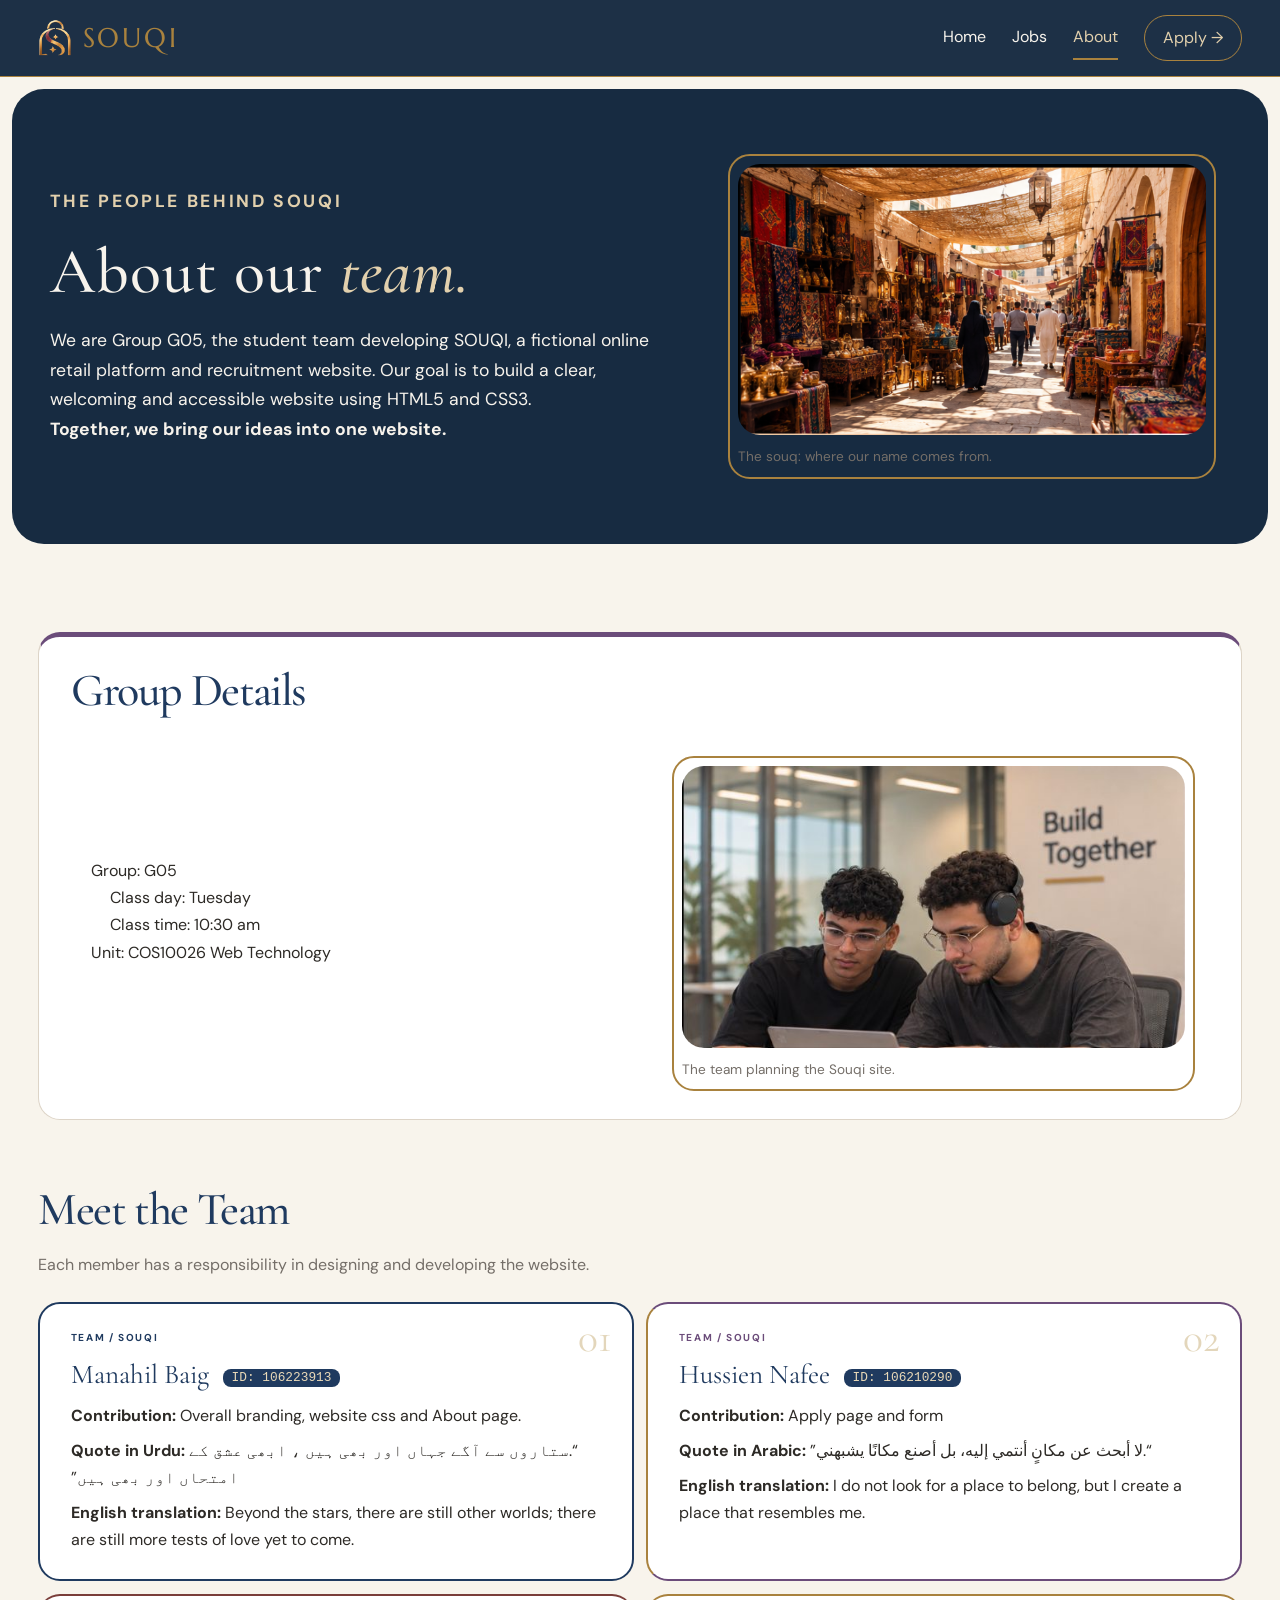
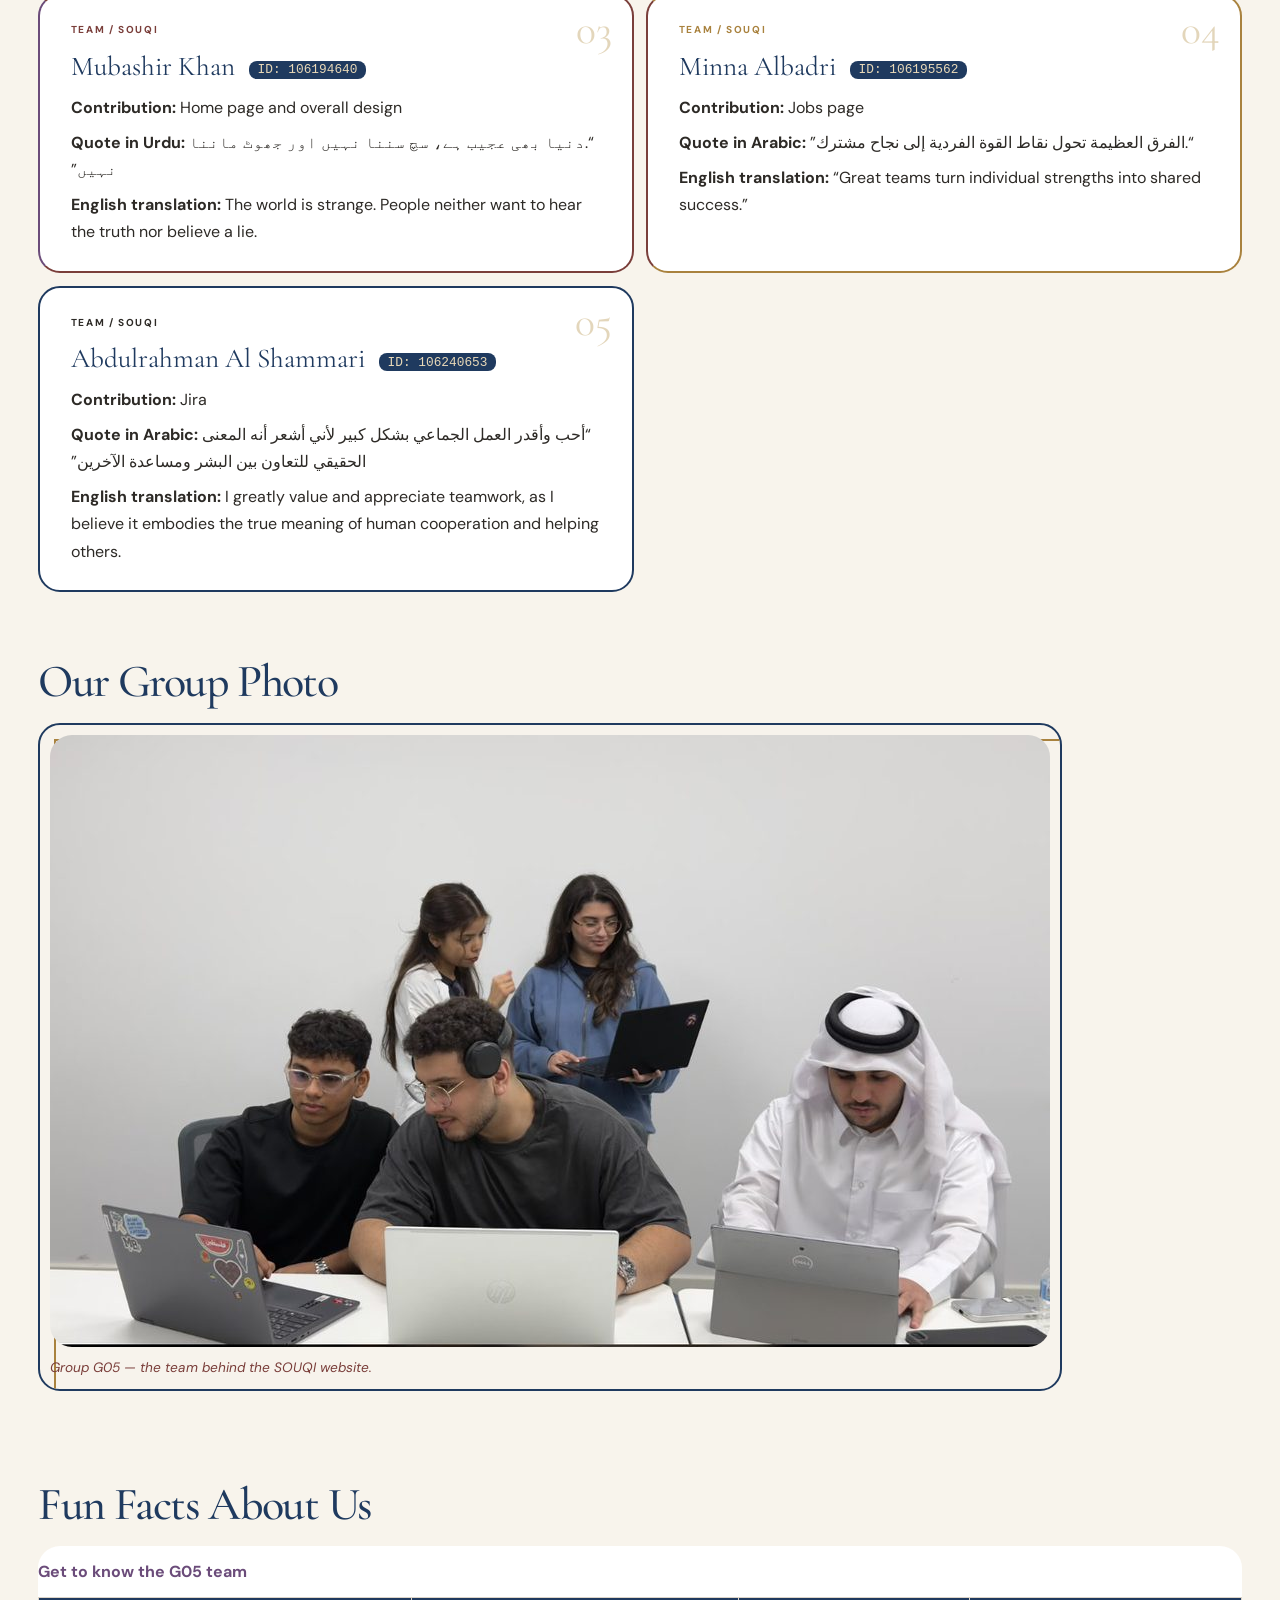
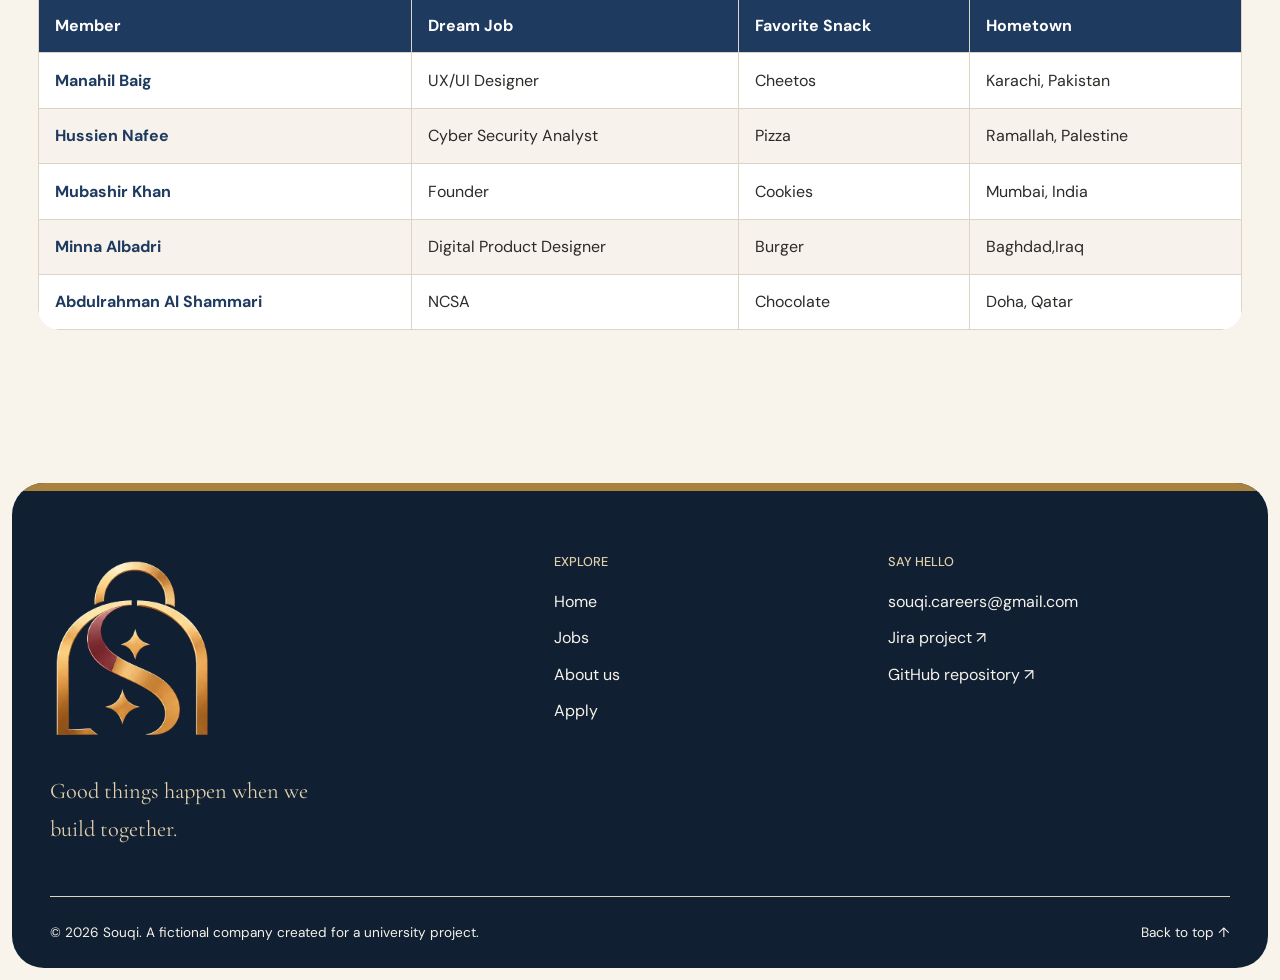
==== commit 40bfdad2: "Update footer logo image in about.html" ====
--- a/about.html
+++ b/about.html
@@ -136,7 +136,7 @@
     <div class="pattern-band" aria-hidden="true"></div>
     <div class="wrap footer-grid">
       <div class="footer-brand">
-        <a class="brand brand--light" href="index.html" aria-label="Souqi, home"><img class="footer-logo" src="images/logo.png" width="170" height="168" alt=""></a>
+        <a class="brand brand--light" href="index.html" aria-label="Souqi, home"><img class="footer-logo" src="images/logo-mark.png" width="170" height="168" alt=""></a>
         <p>Good things happen when we build together.</p>
       </div>
       <nav class="footer-col" aria-label="Footer navigation">
--- a/about.css
+++ b/about.css
@@ -334,9 +334,6 @@
 .photo-frame, .photo-section figure {
   overflow: hidden;
 }
-.about-sec {
-  border: 1px solid var(--border);
-}
 .member {
   border: 2px solid var(--member-accent, var(--navy));
 }
